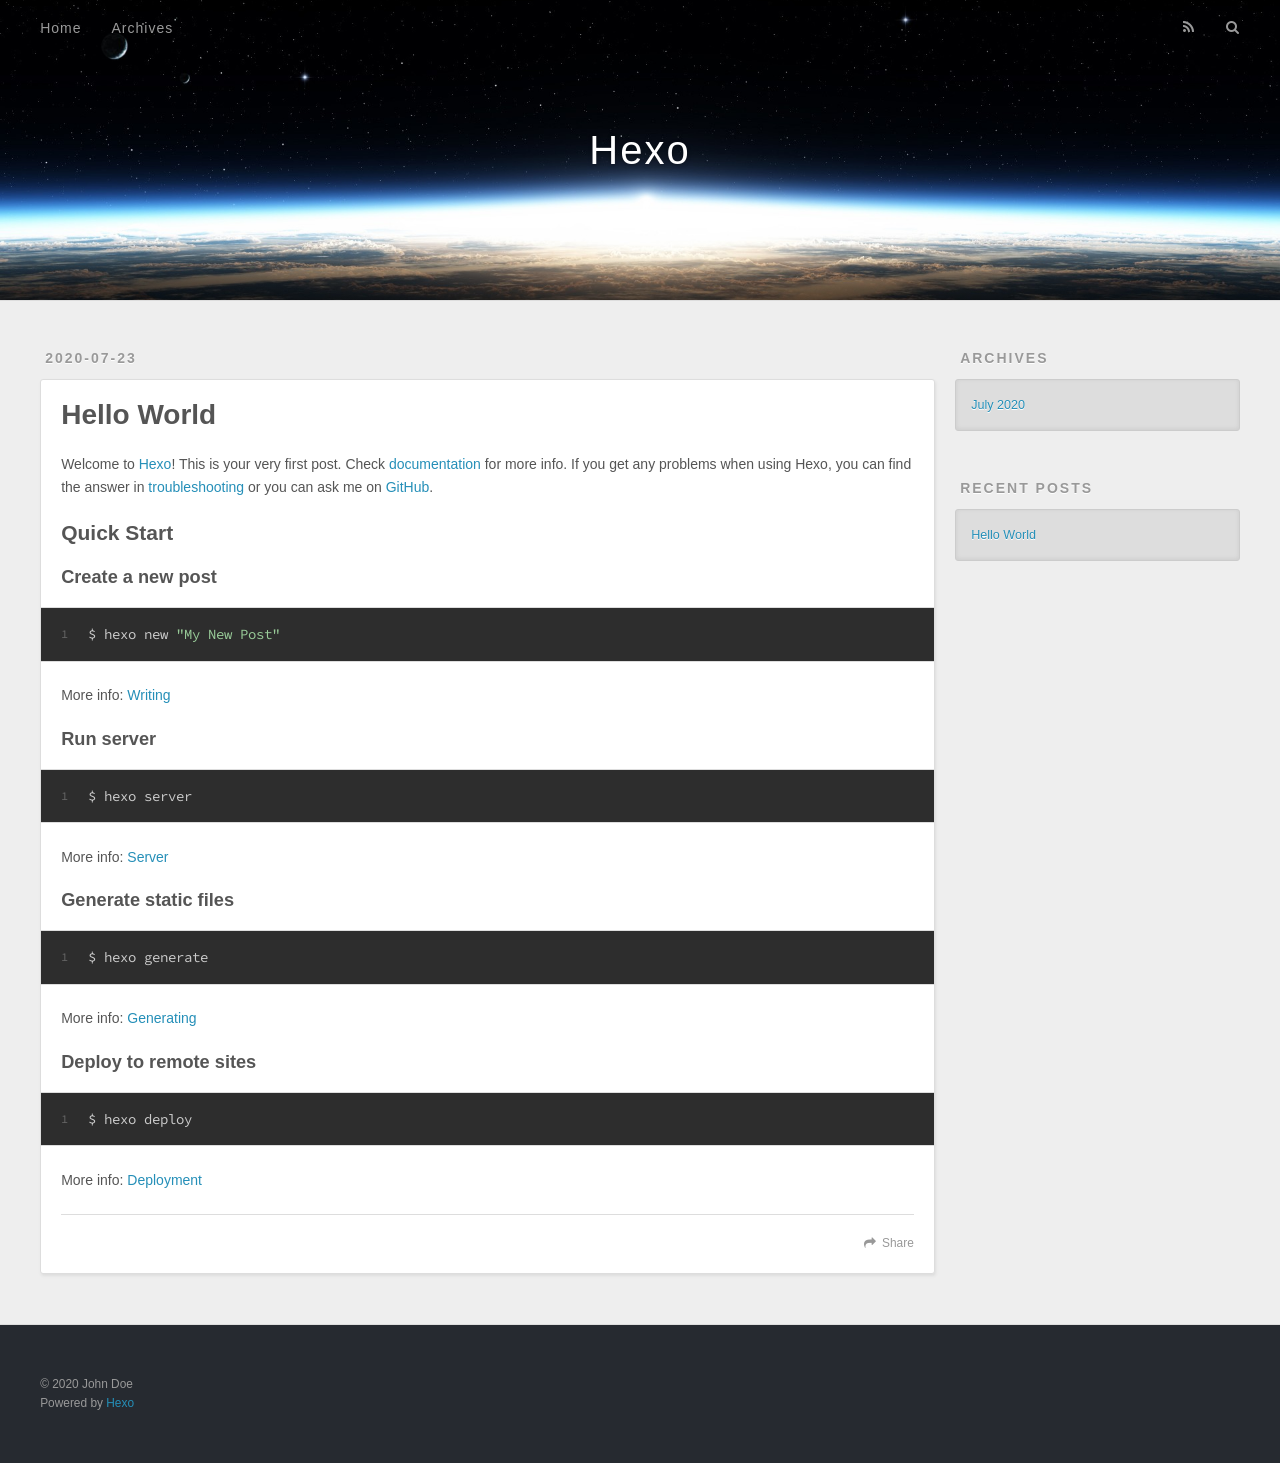
==== index.html @ 1420e6c2 "Site updated: 2020-07-23 14:15:43" ====
<!DOCTYPE html>
<html>
<head>
  <meta charset="utf-8">
  

  
  <title>Hexo</title>
  <meta name="viewport" content="width=device-width, initial-scale=1, maximum-scale=1">
  <meta property="og:type" content="website">
<meta property="og:title" content="Hexo">
<meta property="og:url" content="http://yoursite.com/index.html">
<meta property="og:site_name" content="Hexo">
<meta property="og:locale" content="en_US">
<meta property="article:author" content="John Doe">
<meta name="twitter:card" content="summary">
  
    <link rel="alternate" href="/atom.xml" title="Hexo" type="application/atom+xml">
  
  
    <link rel="icon" href="/favicon.png">
  
  
    <link href="//fonts.googleapis.com/css?family=Source+Code+Pro" rel="stylesheet" type="text/css">
  
  
<link rel="stylesheet" href="/css/style.css">

<meta name="generator" content="Hexo 4.2.1"></head>

<body>
  <div id="container">
    <div id="wrap">
      <header id="header">
  <div id="banner"></div>
  <div id="header-outer" class="outer">
    <div id="header-title" class="inner">
      <h1 id="logo-wrap">
        <a href="/" id="logo">Hexo</a>
      </h1>
      
    </div>
    <div id="header-inner" class="inner">
      <nav id="main-nav">
        <a id="main-nav-toggle" class="nav-icon"></a>
        
          <a class="main-nav-link" href="/">Home</a>
        
          <a class="main-nav-link" href="/archives">Archives</a>
        
      </nav>
      <nav id="sub-nav">
        
          <a id="nav-rss-link" class="nav-icon" href="/atom.xml" title="RSS Feed"></a>
        
        <a id="nav-search-btn" class="nav-icon" title="Search"></a>
      </nav>
      <div id="search-form-wrap">
        <form action="//google.com/search" method="get" accept-charset="UTF-8" class="search-form"><input type="search" name="q" class="search-form-input" placeholder="Search"><button type="submit" class="search-form-submit">&#xF002;</button><input type="hidden" name="sitesearch" value="http://yoursite.com"></form>
      </div>
    </div>
  </div>
</header>
      <div class="outer">
        <section id="main">
  
    <article id="post-hello-world" class="article article-type-post" itemscope itemprop="blogPost">
  <div class="article-meta">
    <a href="/2020/07/23/hello-world/" class="article-date">
  <time datetime="2020-07-23T06:11:46.005Z" itemprop="datePublished">2020-07-23</time>
</a>
    
  </div>
  <div class="article-inner">
    
    
      <header class="article-header">
        
  
    <h1 itemprop="name">
      <a class="article-title" href="/2020/07/23/hello-world/">Hello World</a>
    </h1>
  

      </header>
    
    <div class="article-entry" itemprop="articleBody">
      
        <p>Welcome to <a href="https://hexo.io/" target="_blank" rel="noopener">Hexo</a>! This is your very first post. Check <a href="https://hexo.io/docs/" target="_blank" rel="noopener">documentation</a> for more info. If you get any problems when using Hexo, you can find the answer in <a href="https://hexo.io/docs/troubleshooting.html" target="_blank" rel="noopener">troubleshooting</a> or you can ask me on <a href="https://github.com/hexojs/hexo/issues" target="_blank" rel="noopener">GitHub</a>.</p>
<h2 id="Quick-Start"><a href="#Quick-Start" class="headerlink" title="Quick Start"></a>Quick Start</h2><h3 id="Create-a-new-post"><a href="#Create-a-new-post" class="headerlink" title="Create a new post"></a>Create a new post</h3><figure class="highlight bash"><table><tr><td class="gutter"><pre><span class="line">1</span><br></pre></td><td class="code"><pre><span class="line">$ hexo new <span class="string">"My New Post"</span></span><br></pre></td></tr></table></figure>

<p>More info: <a href="https://hexo.io/docs/writing.html" target="_blank" rel="noopener">Writing</a></p>
<h3 id="Run-server"><a href="#Run-server" class="headerlink" title="Run server"></a>Run server</h3><figure class="highlight bash"><table><tr><td class="gutter"><pre><span class="line">1</span><br></pre></td><td class="code"><pre><span class="line">$ hexo server</span><br></pre></td></tr></table></figure>

<p>More info: <a href="https://hexo.io/docs/server.html" target="_blank" rel="noopener">Server</a></p>
<h3 id="Generate-static-files"><a href="#Generate-static-files" class="headerlink" title="Generate static files"></a>Generate static files</h3><figure class="highlight bash"><table><tr><td class="gutter"><pre><span class="line">1</span><br></pre></td><td class="code"><pre><span class="line">$ hexo generate</span><br></pre></td></tr></table></figure>

<p>More info: <a href="https://hexo.io/docs/generating.html" target="_blank" rel="noopener">Generating</a></p>
<h3 id="Deploy-to-remote-sites"><a href="#Deploy-to-remote-sites" class="headerlink" title="Deploy to remote sites"></a>Deploy to remote sites</h3><figure class="highlight bash"><table><tr><td class="gutter"><pre><span class="line">1</span><br></pre></td><td class="code"><pre><span class="line">$ hexo deploy</span><br></pre></td></tr></table></figure>

<p>More info: <a href="https://hexo.io/docs/one-command-deployment.html" target="_blank" rel="noopener">Deployment</a></p>

      
    </div>
    <footer class="article-footer">
      <a data-url="http://yoursite.com/2020/07/23/hello-world/" data-id="ckcyejgvg0000pwtdc7w3c3k4" class="article-share-link">Share</a>
      
      
    </footer>
  </div>
  
</article>


  


</section>
        
          <aside id="sidebar">
  
    

  
    

  
    
  
    
  <div class="widget-wrap">
    <h3 class="widget-title">Archives</h3>
    <div class="widget">
      <ul class="archive-list"><li class="archive-list-item"><a class="archive-list-link" href="/archives/2020/07/">July 2020</a></li></ul>
    </div>
  </div>


  
    
  <div class="widget-wrap">
    <h3 class="widget-title">Recent Posts</h3>
    <div class="widget">
      <ul>
        
          <li>
            <a href="/2020/07/23/hello-world/">Hello World</a>
          </li>
        
      </ul>
    </div>
  </div>

  
</aside>
        
      </div>
      <footer id="footer">
  
  <div class="outer">
    <div id="footer-info" class="inner">
      &copy; 2020 John Doe<br>
      Powered by <a href="http://hexo.io/" target="_blank">Hexo</a>
    </div>
  </div>
</footer>
    </div>
    <nav id="mobile-nav">
  
    <a href="/" class="mobile-nav-link">Home</a>
  
    <a href="/archives" class="mobile-nav-link">Archives</a>
  
</nav>
    

<script src="//ajax.googleapis.com/ajax/libs/jquery/2.0.3/jquery.min.js"></script>


  
<link rel="stylesheet" href="/fancybox/jquery.fancybox.css">

  
<script src="/fancybox/jquery.fancybox.pack.js"></script>




<script src="/js/script.js"></script>




  </div>
</body>
</html>
---- css/style.css ----
body {
  width: 100%;
}
body:before,
body:after {
  content: "";
  display: table;
}
body:after {
  clear: both;
}
html,
body,
div,
span,
applet,
object,
iframe,
h1,
h2,
h3,
h4,
h5,
h6,
p,
blockquote,
pre,
a,
abbr,
acronym,
address,
big,
cite,
code,
del,
dfn,
em,
img,
ins,
kbd,
q,
s,
samp,
small,
strike,
strong,
sub,
sup,
tt,
var,
dl,
dt,
dd,
ol,
ul,
li,
fieldset,
form,
label,
legend,
table,
caption,
tbody,
tfoot,
thead,
tr,
th,
td {
  margin: 0;
  padding: 0;
  border: 0;
  outline: 0;
  font-weight: inherit;
  font-style: inherit;
  font-family: inherit;
  font-size: 100%;
  vertical-align: baseline;
}
body {
  line-height: 1;
  color: #000;
  background: #fff;
}
ol,
ul {
  list-style: none;
}
table {
  border-collapse: separate;
  border-spacing: 0;
  vertical-align: middle;
}
caption,
th,
td {
  text-align: left;
  font-weight: normal;
  vertical-align: middle;
}
a img {
  border: none;
}
input,
button {
  margin: 0;
  padding: 0;
}
input::-moz-focus-inner,
button::-moz-focus-inner {
  border: 0;
  padding: 0;
}
@font-face {
  font-family: FontAwesome;
  font-style: normal;
  font-weight: normal;
  src: url("fonts/fontawesome-webfont.eot?v=#4.0.3");
  src: url("fonts/fontawesome-webfont.eot?#iefix&v=#4.0.3") format("embedded-opentype"), url("fonts/fontawesome-webfont.woff?v=#4.0.3") format("woff"), url("fonts/fontawesome-webfont.ttf?v=#4.0.3") format("truetype"), url("fonts/fontawesome-webfont.svg#fontawesomeregular?v=#4.0.3") format("svg");
}
html,
body,
#container {
  height: 100%;
}
body {
  background: #eee;
  font: 14px -apple-system, BlinkMacSystemFont, "Segoe UI", "Roboto", "Oxygen", "Ubuntu", "Cantarell", "Fira Sans", "Droid Sans", "Helvetica Neue", sans-serif;
  -webkit-text-size-adjust: 100%;
}
.outer {
  max-width: 1220px;
  margin: 0 auto;
  padding: 0 20px;
}
.outer:before,
.outer:after {
  content: "";
  display: table;
}
.outer:after {
  clear: both;
}
.inner {
  display: inline;
  float: left;
  width: 98.33333333333333%;
  margin: 0 0.833333333333333%;
}
.left,
.alignleft {
  float: left;
}
.right,
.alignright {
  float: right;
}
.clear {
  clear: both;
}
#container {
  position: relative;
}
.mobile-nav-on {
  overflow: hidden;
}
#wrap {
  height: 100%;
  width: 100%;
  position: absolute;
  top: 0;
  left: 0;
  -webkit-transition: 0.2s ease-out;
  -moz-transition: 0.2s ease-out;
  -ms-transition: 0.2s ease-out;
  transition: 0.2s ease-out;
  z-index: 1;
  background: #eee;
}
.mobile-nav-on #wrap {
  left: 280px;
}
@media screen and (min-width: 768px) {
  #main {
    display: inline;
    float: left;
    width: 73.33333333333333%;
    margin: 0 0.833333333333333%;
  }
}
.article-date,
.article-category-link,
.archive-year,
.widget-title {
  text-decoration: none;
  text-transform: uppercase;
  letter-spacing: 2px;
  color: #999;
  margin-bottom: 1em;
  margin-left: 5px;
  line-height: 1em;
  text-shadow: 0 1px #fff;
  font-weight: bold;
}
.article-inner,
.archive-article-inner {
  background: #fff;
  -webkit-box-shadow: 1px 2px 3px #ddd;
  box-shadow: 1px 2px 3px #ddd;
  border: 1px solid #ddd;
  border-radius: 3px;
}
.article-entry h1,
.widget h1 {
  font-size: 2em;
}
.article-entry h2,
.widget h2 {
  font-size: 1.5em;
}
.article-entry h3,
.widget h3 {
  font-size: 1.3em;
}
.article-entry h4,
.widget h4 {
  font-size: 1.2em;
}
.article-entry h5,
.widget h5 {
  font-size: 1em;
}
.article-entry h6,
.widget h6 {
  font-size: 1em;
  color: #999;
}
.article-entry hr,
.widget hr {
  border: 1px dashed #ddd;
}
.article-entry strong,
.widget strong {
  font-weight: bold;
}
.article-entry em,
.widget em,
.article-entry cite,
.widget cite {
  font-style: italic;
}
.article-entry sup,
.widget sup,
.article-entry sub,
.widget sub {
  font-size: 0.75em;
  line-height: 0;
  position: relative;
  vertical-align: baseline;
}
.article-entry sup,
.widget sup {
  top: -0.5em;
}
.article-entry sub,
.widget sub {
  bottom: -0.2em;
}
.article-entry small,
.widget small {
  font-size: 0.85em;
}
.article-entry acronym,
.widget acronym,
.article-entry abbr,
.widget abbr {
  border-bottom: 1px dotted;
}
.article-entry ul,
.widget ul,
.article-entry ol,
.widget ol,
.article-entry dl,
.widget dl {
  margin: 0 20px;
  line-height: 1.6em;
}
.article-entry ul ul,
.widget ul ul,
.article-entry ol ul,
.widget ol ul,
.article-entry ul ol,
.widget ul ol,
.article-entry ol ol,
.widget ol ol {
  margin-top: 0;
  margin-bottom: 0;
}
.article-entry ul,
.widget ul {
  list-style: disc;
}
.article-entry ol,
.widget ol {
  list-style: decimal;
}
.article-entry dt,
.widget dt {
  font-weight: bold;
}
#header {
  height: 300px;
  position: relative;
  border-bottom: 1px solid #ddd;
}
#header:before,
#header:after {
  content: "";
  position: absolute;
  left: 0;
  right: 0;
  height: 40px;
}
#header:before {
  top: 0;
  background: -webkit-linear-gradient(rgba(0,0,0,0.2), transparent);
  background: -moz-linear-gradient(rgba(0,0,0,0.2), transparent);
  background: -ms-linear-gradient(rgba(0,0,0,0.2), transparent);
  background: linear-gradient(rgba(0,0,0,0.2), transparent);
}
#header:after {
  bottom: 0;
  background: -webkit-linear-gradient(transparent, rgba(0,0,0,0.2));
  background: -moz-linear-gradient(transparent, rgba(0,0,0,0.2));
  background: -ms-linear-gradient(transparent, rgba(0,0,0,0.2));
  background: linear-gradient(transparent, rgba(0,0,0,0.2));
}
#header-outer {
  height: 100%;
  position: relative;
}
#header-inner {
  position: relative;
  overflow: hidden;
}
#banner {
  position: absolute;
  top: 0;
  left: 0;
  width: 100%;
  height: 100%;
  background: url("images/banner.jpg") center #000;
  -webkit-background-size: cover;
  -moz-background-size: cover;
  background-size: cover;
  z-index: -1;
}
#header-title {
  text-align: center;
  height: 40px;
  position: absolute;
  top: 50%;
  left: 0;
  margin-top: -20px;
}
#logo,
#subtitle {
  text-decoration: none;
  color: #fff;
  font-weight: 300;
  text-shadow: 0 1px 4px rgba(0,0,0,0.3);
}
#logo {
  font-size: 40px;
  line-height: 40px;
  letter-spacing: 2px;
}
#subtitle {
  font-size: 16px;
  line-height: 16px;
  letter-spacing: 1px;
}
#subtitle-wrap {
  margin-top: 16px;
}
#main-nav {
  float: left;
  margin-left: -15px;
}
.nav-icon,
.main-nav-link {
  float: left;
  color: #fff;
  opacity: 0.6;
  text-decoration: none;
  text-shadow: 0 1px rgba(0,0,0,0.2);
  -webkit-transition: opacity 0.2s;
  -moz-transition: opacity 0.2s;
  -ms-transition: opacity 0.2s;
  transition: opacity 0.2s;
  display: block;
  padding: 20px 15px;
}
.nav-icon:hover,
.main-nav-link:hover {
  opacity: 1;
}
.nav-icon {
  font-family: FontAwesome;
  text-align: center;
  font-size: 14px;
  width: 14px;
  height: 14px;
  padding: 20px 15px;
  position: relative;
  cursor: pointer;
}
.main-nav-link {
  font-weight: 300;
  letter-spacing: 1px;
}
@media screen and (max-width: 479px) {
  .main-nav-link {
    display: none;
  }
}
#main-nav-toggle {
  display: none;
}
#main-nav-toggle:before {
  content: "\f0c9";
}
@media screen and (max-width: 479px) {
  #main-nav-toggle {
    display: block;
  }
}
#sub-nav {
  float: right;
  margin-right: -15px;
}
#nav-rss-link:before {
  content: "\f09e";
}
#nav-search-btn:before {
  content: "\f002";
}
#search-form-wrap {
  position: absolute;
  top: 15px;
  width: 150px;
  height: 30px;
  right: -150px;
  opacity: 0;
  -webkit-transition: 0.2s ease-out;
  -moz-transition: 0.2s ease-out;
  -ms-transition: 0.2s ease-out;
  transition: 0.2s ease-out;
}
#search-form-wrap.on {
  opacity: 1;
  right: 0;
}
@media screen and (max-width: 479px) {
  #search-form-wrap {
    width: 100%;
    right: -100%;
  }
}
.search-form {
  position: absolute;
  top: 0;
  left: 0;
  right: 0;
  background: #fff;
  padding: 5px 15px;
  border-radius: 15px;
  -webkit-box-shadow: 0 0 10px rgba(0,0,0,0.3);
  box-shadow: 0 0 10px rgba(0,0,0,0.3);
}
.search-form-input {
  border: none;
  background: none;
  color: #555;
  width: 100%;
  font: 13px -apple-system, BlinkMacSystemFont, "Segoe UI", "Roboto", "Oxygen", "Ubuntu", "Cantarell", "Fira Sans", "Droid Sans", "Helvetica Neue", sans-serif;
  outline: none;
}
.search-form-input::-webkit-search-results-decoration,
.search-form-input::-webkit-search-cancel-button {
  -webkit-appearance: none;
}
.search-form-submit {
  position: absolute;
  top: 50%;
  right: 10px;
  margin-top: -7px;
  font: 13px FontAwesome;
  border: none;
  background: none;
  color: #bbb;
  cursor: pointer;
}
.search-form-submit:hover,
.search-form-submit:focus {
  color: #777;
}
.article {
  margin: 50px 0;
}
.article-inner {
  overflow: hidden;
}
.article-meta:before,
.article-meta:after {
  content: "";
  display: table;
}
.article-meta:after {
  clear: both;
}
.article-date {
  float: left;
}
.article-category {
  float: left;
  line-height: 1em;
  color: #ccc;
  text-shadow: 0 1px #fff;
  margin-left: 8px;
}
.article-category:before {
  content: "\2022";
}
.article-category-link {
  margin: 0 12px 1em;
}
.article-header {
  padding: 20px 20px 0;
}
.article-title {
  text-decoration: none;
  font-size: 2em;
  font-weight: bold;
  color: #555;
  line-height: 1.1em;
  -webkit-transition: color 0.2s;
  -moz-transition: color 0.2s;
  -ms-transition: color 0.2s;
  transition: color 0.2s;
}
a.article-title:hover {
  color: #258fb8;
}
.article-entry {
  color: #555;
  padding: 0 20px;
}
.article-entry:before,
.article-entry:after {
  content: "";
  display: table;
}
.article-entry:after {
  clear: both;
}
.article-entry p,
.article-entry table {
  line-height: 1.6em;
  margin: 1.6em 0;
}
.article-entry h1,
.article-entry h2,
.article-entry h3,
.article-entry h4,
.article-entry h5,
.article-entry h6 {
  font-weight: bold;
}
.article-entry h1,
.article-entry h2,
.article-entry h3,
.article-entry h4,
.article-entry h5,
.article-entry h6 {
  line-height: 1.1em;
  margin: 1.1em 0;
}
.article-entry a {
  color: #258fb8;
  text-decoration: none;
}
.article-entry a:hover {
  text-decoration: underline;
}
.article-entry ul,
.article-entry ol,
.article-entry dl {
  margin-top: 1.6em;
  margin-bottom: 1.6em;
}
.article-entry img,
.article-entry video {
  max-width: 100%;
  height: auto;
  display: block;
  margin: auto;
}
.article-entry iframe {
  border: none;
}
.article-entry table {
  width: 100%;
  border-collapse: collapse;
  border-spacing: 0;
}
.article-entry th {
  font-weight: bold;
  border-bottom: 3px solid #ddd;
  padding-bottom: 0.5em;
}
.article-entry td {
  border-bottom: 1px solid #ddd;
  padding: 10px 0;
}
.article-entry blockquote {
  font-family: Georgia, "Times New Roman", serif;
  font-size: 1.4em;
  margin: 1.6em 20px;
  text-align: center;
}
.article-entry blockquote footer {
  font-size: 14px;
  margin: 1.6em 0;
  font-family: -apple-system, BlinkMacSystemFont, "Segoe UI", "Roboto", "Oxygen", "Ubuntu", "Cantarell", "Fira Sans", "Droid Sans", "Helvetica Neue", sans-serif;
}
.article-entry blockquote footer cite:before {
  content: "—";
  padding: 0 0.5em;
}
.article-entry .pullquote {
  text-align: left;
  width: 45%;
  margin: 0;
}
.article-entry .pullquote.left {
  margin-left: 0.5em;
  margin-right: 1em;
}
.article-entry .pullquote.right {
  margin-right: 0.5em;
  margin-left: 1em;
}
.article-entry .caption {
  color: #999;
  display: block;
  font-size: 0.9em;
  margin-top: 0.5em;
  position: relative;
  text-align: center;
}
.article-entry .video-container {
  position: relative;
  padding-top: 56.25%;
  height: 0;
  overflow: hidden;
}
.article-entry .video-container iframe,
.article-entry .video-container object,
.article-entry .video-container embed {
  position: absolute;
  top: 0;
  left: 0;
  width: 100%;
  height: 100%;
  margin-top: 0;
}
.article-more-link a {
  display: inline-block;
  line-height: 1em;
  padding: 6px 15px;
  border-radius: 15px;
  background: #eee;
  color: #999;
  text-shadow: 0 1px #fff;
  text-decoration: none;
}
.article-more-link a:hover {
  background: #258fb8;
  color: #fff;
  text-decoration: none;
  text-shadow: 0 1px #1e7293;
}
.article-footer {
  font-size: 0.85em;
  line-height: 1.6em;
  border-top: 1px solid #ddd;
  padding-top: 1.6em;
  margin: 0 20px 20px;
}
.article-footer:before,
.article-footer:after {
  content: "";
  display: table;
}
.article-footer:after {
  clear: both;
}
.article-footer a {
  color: #999;
  text-decoration: none;
}
.article-footer a:hover {
  color: #555;
}
.article-tag-list-item {
  float: left;
  margin-right: 10px;
}
.article-tag-list-link:before {
  content: "#";
}
.article-comment-link {
  float: right;
}
.article-comment-link:before {
  content: "\f075";
  font-family: FontAwesome;
  padding-right: 8px;
}
.article-share-link {
  cursor: pointer;
  float: right;
  margin-left: 20px;
}
.article-share-link:before {
  content: "\f064";
  font-family: FontAwesome;
  padding-right: 6px;
}
#article-nav {
  position: relative;
}
#article-nav:before,
#article-nav:after {
  content: "";
  display: table;
}
#article-nav:after {
  clear: both;
}
@media screen and (min-width: 768px) {
  #article-nav {
    margin: 50px 0;
  }
  #article-nav:before {
    width: 8px;
    height: 8px;
    position: absolute;
    top: 50%;
    left: 50%;
    margin-top: -4px;
    margin-left: -4px;
    content: "";
    border-radius: 50%;
    background: #ddd;
    -webkit-box-shadow: 0 1px 2px #fff;
    box-shadow: 0 1px 2px #fff;
  }
}
.article-nav-link-wrap {
  text-decoration: none;
  text-shadow: 0 1px #fff;
  color: #999;
  -webkit-box-sizing: border-box;
  -moz-box-sizing: border-box;
  box-sizing: border-box;
  margin-top: 50px;
  text-align: center;
  display: block;
}
.article-nav-link-wrap:hover {
  color: #555;
}
@media screen and (min-width: 768px) {
  .article-nav-link-wrap {
    width: 50%;
    margin-top: 0;
  }
}
@media screen and (min-width: 768px) {
  #article-nav-newer {
    float: left;
    text-align: right;
    padding-right: 20px;
  }
}
@media screen and (min-width: 768px) {
  #article-nav-older {
    float: right;
    text-align: left;
    padding-left: 20px;
  }
}
.article-nav-caption {
  text-transform: uppercase;
  letter-spacing: 2px;
  color: #ddd;
  line-height: 1em;
  font-weight: bold;
}
#article-nav-newer .article-nav-caption {
  margin-right: -2px;
}
.article-nav-title {
  font-size: 0.85em;
  line-height: 1.6em;
  margin-top: 0.5em;
}
.article-share-box {
  position: absolute;
  display: none;
  background: #fff;
  -webkit-box-shadow: 1px 2px 10px rgba(0,0,0,0.2);
  box-shadow: 1px 2px 10px rgba(0,0,0,0.2);
  border-radius: 3px;
  margin-left: -145px;
  overflow: hidden;
  z-index: 1;
}
.article-share-box.on {
  display: block;
}
.article-share-input {
  width: 100%;
  background: none;
  -webkit-box-sizing: border-box;
  -moz-box-sizing: border-box;
  box-sizing: border-box;
  font: 14px -apple-system, BlinkMacSystemFont, "Segoe UI", "Roboto", "Oxygen", "Ubuntu", "Cantarell", "Fira Sans", "Droid Sans", "Helvetica Neue", sans-serif;
  padding: 0 15px;
  color: #555;
  outline: none;
  border: 1px solid #ddd;
  border-radius: 3px 3px 0 0;
  height: 36px;
  line-height: 36px;
}
.article-share-links {
  background: #eee;
}
.article-share-links:before,
.article-share-links:after {
  content: "";
  display: table;
}
.article-share-links:after {
  clear: both;
}
.article-share-twitter,
.article-share-facebook,
.article-share-pinterest,
.article-share-google {
  width: 50px;
  height: 36px;
  display: block;
  float: left;
  position: relative;
  color: #999;
  text-shadow: 0 1px #fff;
}
.article-share-twitter:before,
.article-share-facebook:before,
.article-share-pinterest:before,
.article-share-google:before {
  font-size: 20px;
  font-family: FontAwesome;
  width: 20px;
  height: 20px;
  position: absolute;
  top: 50%;
  left: 50%;
  margin-top: -10px;
  margin-left: -10px;
  text-align: center;
}
.article-share-twitter:hover,
.article-share-facebook:hover,
.article-share-pinterest:hover,
.article-share-google:hover {
  color: #fff;
}
.article-share-twitter:before {
  content: "\f099";
}
.article-share-twitter:hover {
  background: #00aced;
  text-shadow: 0 1px #008abe;
}
.article-share-facebook:before {
  content: "\f09a";
}
.article-share-facebook:hover {
  background: #3b5998;
  text-shadow: 0 1px #2f477a;
}
.article-share-pinterest:before {
  content: "\f0d2";
}
.article-share-pinterest:hover {
  background: #cb2027;
  text-shadow: 0 1px #a21a1f;
}
.article-share-google:before {
  content: "\f0d5";
}
.article-share-google:hover {
  background: #dd4b39;
  text-shadow: 0 1px #be3221;
}
.article-gallery {
  background: #000;
  position: relative;
}
.article-gallery-photos {
  position: relative;
  overflow: hidden;
}
.article-gallery-img {
  display: none;
  max-width: 100%;
}
.article-gallery-img:first-child {
  display: block;
}
.article-gallery-img.loaded {
  position: absolute;
  display: block;
}
.article-gallery-img img {
  display: block;
  max-width: 100%;
  margin: 0 auto;
}
#comments {
  background: #fff;
  -webkit-box-shadow: 1px 2px 3px #ddd;
  box-shadow: 1px 2px 3px #ddd;
  padding: 20px;
  border: 1px solid #ddd;
  border-radius: 3px;
  margin: 50px 0;
}
#comments a {
  color: #258fb8;
}
.archives-wrap {
  margin: 50px 0;
}
.archives:before,
.archives:after {
  content: "";
  display: table;
}
.archives:after {
  clear: both;
}
.archive-year-wrap {
  margin-bottom: 1em;
}
.archives {
  -webkit-column-gap: 10px;
  -moz-column-gap: 10px;
  column-gap: 10px;
}
@media screen and (min-width: 480px) and (max-width: 767px) {
  .archives {
    -webkit-column-count: 2;
    -moz-column-count: 2;
    column-count: 2;
  }
}
@media screen and (min-width: 768px) {
  .archives {
    -webkit-column-count: 3;
    -moz-column-count: 3;
    column-count: 3;
  }
}
.archive-article {
  -webkit-column-break-inside: avoid;
  page-break-inside: avoid;
  overflow: hidden;
  break-inside: avoid-column;
}
.archive-article-inner {
  padding: 10px;
  margin-bottom: 15px;
}
.archive-article-title {
  text-decoration: none;
  font-weight: bold;
  color: #555;
  -webkit-transition: color 0.2s;
  -moz-transition: color 0.2s;
  -ms-transition: color 0.2s;
  transition: color 0.2s;
  line-height: 1.6em;
}
.archive-article-title:hover {
  color: #258fb8;
}
.archive-article-footer {
  margin-top: 1em;
}
.archive-article-date {
  color: #999;
  text-decoration: none;
  font-size: 0.85em;
  line-height: 1em;
  margin-bottom: 0.5em;
  display: block;
}
#page-nav {
  margin: 50px auto;
  background: #fff;
  -webkit-box-shadow: 1px 2px 3px #ddd;
  box-shadow: 1px 2px 3px #ddd;
  border: 1px solid #ddd;
  border-radius: 3px;
  text-align: center;
  color: #999;
  overflow: hidden;
}
#page-nav:before,
#page-nav:after {
  content: "";
  display: table;
}
#page-nav:after {
  clear: both;
}
#page-nav a,
#page-nav span {
  padding: 10px 20px;
  line-height: 1;
  height: 2ex;
}
#page-nav a {
  color: #999;
  text-decoration: none;
}
#page-nav a:hover {
  background: #999;
  color: #fff;
}
#page-nav .prev {
  float: left;
}
#page-nav .next {
  float: right;
}
#page-nav .page-number {
  display: inline-block;
}
@media screen and (max-width: 479px) {
  #page-nav .page-number {
    display: none;
  }
}
#page-nav .current {
  color: #555;
  font-weight: bold;
}
#page-nav .space {
  color: #ddd;
}
#footer {
  background: #262a30;
  padding: 50px 0;
  border-top: 1px solid #ddd;
  color: #999;
}
#footer a {
  color: #258fb8;
  text-decoration: none;
}
#footer a:hover {
  text-decoration: underline;
}
#footer-info {
  line-height: 1.6em;
  font-size: 0.85em;
}
.article-entry pre,
.article-entry .highlight {
  background: #2d2d2d;
  margin: 0 -20px;
  padding: 15px 20px;
  border-style: solid;
  border-color: #ddd;
  border-width: 1px 0;
  overflow: auto;
  color: #ccc;
  line-height: 22.400000000000002px;
}
.article-entry .highlight .gutter pre,
.article-entry .gist .gist-file .gist-data .line-numbers {
  color: #666;
  font-size: 0.85em;
}
.article-entry pre,
.article-entry code {
  font-family: "Source Code Pro", Consolas, Monaco, Menlo, Consolas, monospace;
}
.article-entry code {
  background: #eee;
  text-shadow: 0 1px #fff;
  padding: 0 0.3em;
}
.article-entry pre code {
  background: none;
  text-shadow: none;
  padding: 0;
}
.article-entry .highlight pre {
  border: none;
  margin: 0;
  padding: 0;
}
.article-entry .highlight table {
  margin: 0;
  width: auto;
}
.article-entry .highlight td {
  border: none;
  padding: 0;
}
.article-entry .highlight figcaption {
  font-size: 0.85em;
  color: #999;
  line-height: 1em;
  margin-bottom: 1em;
}
.article-entry .highlight figcaption:before,
.article-entry .highlight figcaption:after {
  content: "";
  display: table;
}
.article-entry .highlight figcaption:after {
  clear: both;
}
.article-entry .highlight figcaption a {
  float: right;
}
.article-entry .highlight .gutter pre {
  text-align: right;
  padding-right: 20px;
}
.article-entry .highlight .line {
  height: 22.400000000000002px;
}
.article-entry .highlight .line.marked {
  background: #515151;
}
.article-entry .gist {
  margin: 0 -20px;
  border-style: solid;
  border-color: #ddd;
  border-width: 1px 0;
  background: #2d2d2d;
  padding: 15px 20px 15px 0;
}
.article-entry .gist .gist-file {
  border: none;
  font-family: "Source Code Pro", Consolas, Monaco, Menlo, Consolas, monospace;
  margin: 0;
}
.article-entry .gist .gist-file .gist-data {
  background: none;
  border: none;
}
.article-entry .gist .gist-file .gist-data .line-numbers {
  background: none;
  border: none;
  padding: 0 20px 0 0;
}
.article-entry .gist .gist-file .gist-data .line-data {
  padding: 0 !important;
}
.article-entry .gist .gist-file .highlight {
  margin: 0;
  padding: 0;
  border: none;
}
.article-entry .gist .gist-file .gist-meta {
  background: #2d2d2d;
  color: #999;
  font: 0.85em -apple-system, BlinkMacSystemFont, "Segoe UI", "Roboto", "Oxygen", "Ubuntu", "Cantarell", "Fira Sans", "Droid Sans", "Helvetica Neue", sans-serif;
  text-shadow: 0 0;
  padding: 0;
  margin-top: 1em;
  margin-left: 20px;
}
.article-entry .gist .gist-file .gist-meta a {
  color: #258fb8;
  font-weight: normal;
}
.article-entry .gist .gist-file .gist-meta a:hover {
  text-decoration: underline;
}
pre .comment,
pre .title {
  color: #999;
}
pre .variable,
pre .attribute,
pre .tag,
pre .regexp,
pre .ruby .constant,
pre .xml .tag .title,
pre .xml .pi,
pre .xml .doctype,
pre .html .doctype,
pre .css .id,
pre .css .class,
pre .css .pseudo {
  color: #f2777a;
}
pre .number,
pre .preprocessor,
pre .built_in,
pre .literal,
pre .params,
pre .constant {
  color: #f99157;
}
pre .class,
pre .ruby .class .title,
pre .css .rules .attribute {
  color: #9c9;
}
pre .string,
pre .value,
pre .inheritance,
pre .header,
pre .ruby .symbol,
pre .xml .cdata {
  color: #9c9;
}
pre .css .hexcolor {
  color: #6cc;
}
pre .function,
pre .python .decorator,
pre .python .title,
pre .ruby .function .title,
pre .ruby .title .keyword,
pre .perl .sub,
pre .javascript .title,
pre .coffeescript .title {
  color: #69c;
}
pre .keyword,
pre .javascript .function {
  color: #c9c;
}
@media screen and (max-width: 479px) {
  #mobile-nav {
    position: absolute;
    top: 0;
    left: 0;
    width: 280px;
    height: 100%;
    background: #191919;
    border-right: 1px solid #fff;
  }
}
@media screen and (max-width: 479px) {
  .mobile-nav-link {
    display: block;
    color: #999;
    text-decoration: none;
    padding: 15px 20px;
    font-weight: bold;
  }
  .mobile-nav-link:hover {
    color: #fff;
  }
}
@media screen and (min-width: 768px) {
  #sidebar {
    display: inline;
    float: left;
    width: 23.333333333333332%;
    margin: 0 0.833333333333333%;
  }
}
.widget-wrap {
  margin: 50px 0;
}
.widget {
  color: #777;
  text-shadow: 0 1px #fff;
  background: #ddd;
  -webkit-box-shadow: 0 -1px 4px #ccc inset;
  box-shadow: 0 -1px 4px #ccc inset;
  border: 1px solid #ccc;
  padding: 15px;
  border-radius: 3px;
}
.widget a {
  color: #258fb8;
  text-decoration: none;
}
.widget a:hover {
  text-decoration: underline;
}
.widget ul ul,
.widget ol ul,
.widget dl ul,
.widget ul ol,
.widget ol ol,
.widget dl ol,
.widget ul dl,
.widget ol dl,
.widget dl dl {
  margin-left: 15px;
  list-style: disc;
}
.widget {
  line-height: 1.6em;
  word-wrap: break-word;
  font-size: 0.9em;
}
.widget ul,
.widget ol {
  list-style: none;
  margin: 0;
}
.widget ul ul,
.widget ol ul,
.widget ul ol,
.widget ol ol {
  margin: 0 20px;
}
.widget ul ul,
.widget ol ul {
  list-style: disc;
}
.widget ul ol,
.widget ol ol {
  list-style: decimal;
}
.category-list-count,
.tag-list-count,
.archive-list-count {
  padding-left: 5px;
  color: #999;
  font-size: 0.85em;
}
.category-list-count:before,
.tag-list-count:before,
.archive-list-count:before {
  content: "(";
}
.category-list-count:after,
.tag-list-count:after,
.archive-list-count:after {
  content: ")";
}
.tagcloud a {
  margin-right: 5px;
  display: inline-block;
}
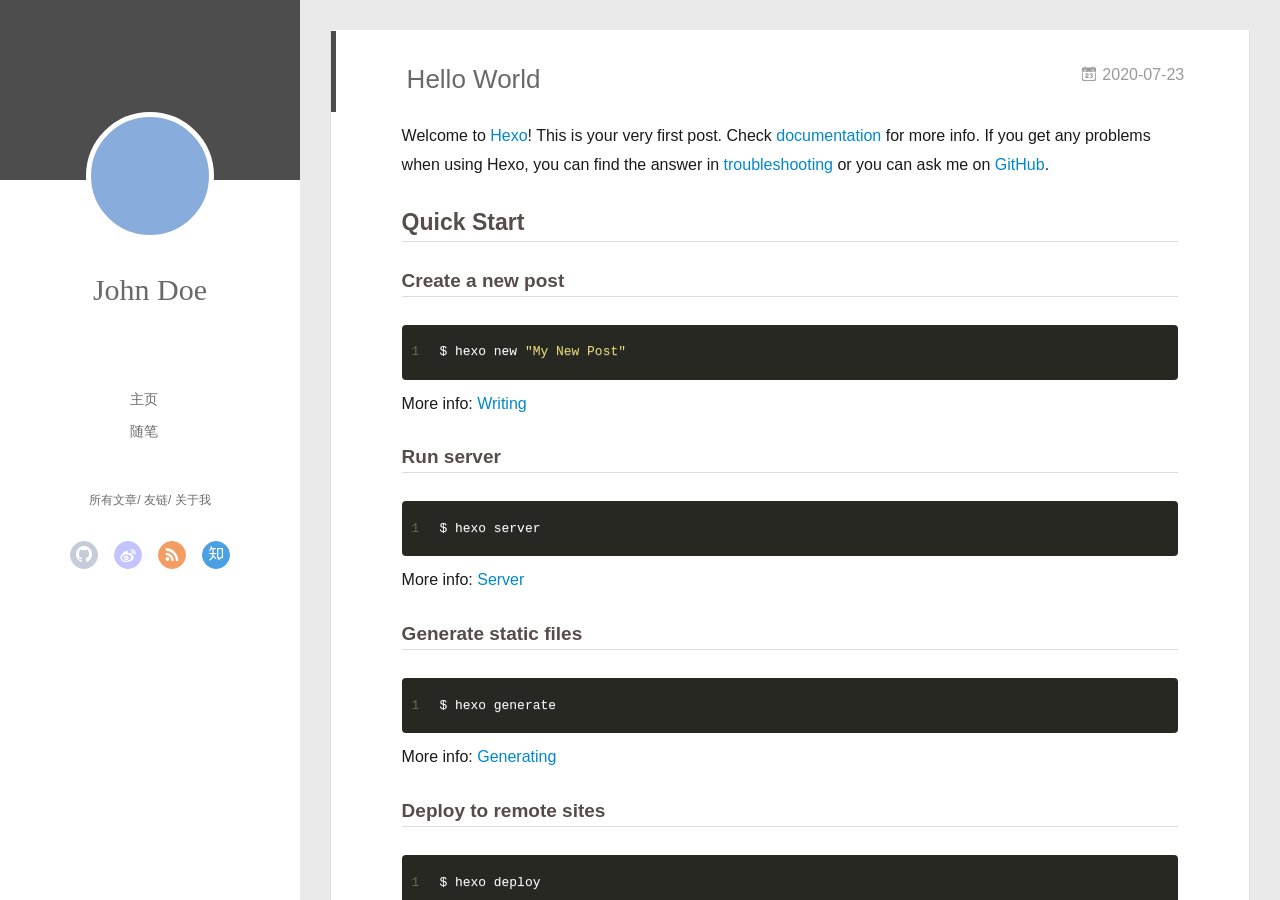
==== commit 139cde8d: "Site updated: 2020-07-23 14:30:54" ====
--- a/index.html
+++ b/index.html
@@ -3,8 +3,9 @@
 <head>
   <meta charset="utf-8">
   
-
-  
+  <meta name="renderer" content="webkit">
+  <meta http-equiv="X-UA-Compatible" content="IE=edge" >
+  <link rel="dns-prefetch" href="http://yoursite.com">
   <title>Hexo</title>
   <meta name="viewport" content="width=device-width, initial-scale=1, maximum-scale=1">
   <meta property="og:type" content="website">
@@ -15,64 +16,144 @@
 <meta property="article:author" content="John Doe">
 <meta name="twitter:card" content="summary">
   
-    <link rel="alternate" href="/atom.xml" title="Hexo" type="application/atom+xml">
+    <link rel="alternative" href="/atom.xml" title="Hexo" type="application/atom+xml">
   
   
     <link rel="icon" href="/favicon.png">
   
-  
-    <link href="//fonts.googleapis.com/css?family=Source+Code+Pro" rel="stylesheet" type="text/css">
-  
-  
-<link rel="stylesheet" href="/css/style.css">
+  <link rel="stylesheet" type="text/css" href="/./main.0cf68a.css">
+  <style type="text/css">
+  
+    #container.show {
+      background: linear-gradient(200deg,#a0cfe4,#e8c37e);
+    }
+  </style>
+  
+
+  
 
 <meta name="generator" content="Hexo 4.2.1"></head>
 
 <body>
-  <div id="container">
-    <div id="wrap">
-      <header id="header">
-  <div id="banner"></div>
-  <div id="header-outer" class="outer">
-    <div id="header-title" class="inner">
-      <h1 id="logo-wrap">
-        <a href="/" id="logo">Hexo</a>
-      </h1>
-      
-    </div>
-    <div id="header-inner" class="inner">
-      <nav id="main-nav">
-        <a id="main-nav-toggle" class="nav-icon"></a>
-        
-          <a class="main-nav-link" href="/">Home</a>
-        
-          <a class="main-nav-link" href="/archives">Archives</a>
-        
-      </nav>
-      <nav id="sub-nav">
-        
-          <a id="nav-rss-link" class="nav-icon" href="/atom.xml" title="RSS Feed"></a>
-        
-        <a id="nav-search-btn" class="nav-icon" title="Search"></a>
-      </nav>
-      <div id="search-form-wrap">
-        <form action="//google.com/search" method="get" accept-charset="UTF-8" class="search-form"><input type="search" name="q" class="search-form-input" placeholder="Search"><button type="submit" class="search-form-submit">&#xF002;</button><input type="hidden" name="sitesearch" value="http://yoursite.com"></form>
-      </div>
-    </div>
-  </div>
-</header>
-      <div class="outer">
-        <section id="main">
-  
-    <article id="post-hello-world" class="article article-type-post" itemscope itemprop="blogPost">
-  <div class="article-meta">
-    <a href="/2020/07/23/hello-world/" class="article-date">
-  <time datetime="2020-07-23T06:11:46.005Z" itemprop="datePublished">2020-07-23</time>
-</a>
-    
-  </div>
+  <div id="container" q-class="show:isCtnShow">
+    <canvas id="anm-canvas" class="anm-canvas"></canvas>
+    <div class="left-col" q-class="show:isShow">
+      
+<div class="overlay" style="background: #4d4d4d"></div>
+<div class="intrude-less">
+	<header id="header" class="inner">
+		<a href="/" class="profilepic">
+			<img src="" class="js-avatar">
+		</a>
+		<hgroup>
+		  <h1 class="header-author"><a href="/">John Doe</a></h1>
+		</hgroup>
+		
+
+		<nav class="header-menu">
+			<ul>
+			
+				<li><a href="/">主页</a></li>
+	        
+				<li><a href="/tags/%E9%9A%8F%E7%AC%94/">随笔</a></li>
+	        
+			</ul>
+		</nav>
+		<nav class="header-smart-menu">
+    		
+    			
+    			<a q-on="click: openSlider(e, 'innerArchive')" href="javascript:void(0)">所有文章</a>
+    			
+            
+    			
+    			<a q-on="click: openSlider(e, 'friends')" href="javascript:void(0)">友链</a>
+    			
+            
+    			
+    			<a q-on="click: openSlider(e, 'aboutme')" href="javascript:void(0)">关于我</a>
+    			
+            
+		</nav>
+		<nav class="header-nav">
+			<div class="social">
+				
+					<a class="github" target="_blank" href="#" title="github"><i class="icon-github"></i></a>
+		        
+					<a class="weibo" target="_blank" href="#" title="weibo"><i class="icon-weibo"></i></a>
+		        
+					<a class="rss" target="_blank" href="#" title="rss"><i class="icon-rss"></i></a>
+		        
+					<a class="zhihu" target="_blank" href="#" title="zhihu"><i class="icon-zhihu"></i></a>
+		        
+			</div>
+		</nav>
+	</header>		
+</div>
+
+    </div>
+    <div class="mid-col" q-class="show:isShow,hide:isShow|isFalse">
+      
+<nav id="mobile-nav">
+  	<div class="overlay js-overlay" style="background: #4d4d4d"></div>
+	<div class="btnctn js-mobile-btnctn">
+  		<div class="slider-trigger list" q-on="click: openSlider(e)"><i class="icon icon-sort"></i></div>
+	</div>
+	<div class="intrude-less">
+		<header id="header" class="inner">
+			<div class="profilepic">
+				<img src="" class="js-avatar">
+			</div>
+			<hgroup>
+			  <h1 class="header-author js-header-author">John Doe</h1>
+			</hgroup>
+			
+			
+			
+				
+			
+				
+			
+			
+			
+			<nav class="header-nav">
+				<div class="social">
+					
+						<a class="github" target="_blank" href="#" title="github"><i class="icon-github"></i></a>
+			        
+						<a class="weibo" target="_blank" href="#" title="weibo"><i class="icon-weibo"></i></a>
+			        
+						<a class="rss" target="_blank" href="#" title="rss"><i class="icon-rss"></i></a>
+			        
+						<a class="zhihu" target="_blank" href="#" title="zhihu"><i class="icon-zhihu"></i></a>
+			        
+				</div>
+			</nav>
+
+			<nav class="header-menu js-header-menu">
+				<ul style="width: 50%">
+				
+				
+					<li style="width: 50%"><a href="/">主页</a></li>
+		        
+					<li style="width: 50%"><a href="/tags/%E9%9A%8F%E7%AC%94/">随笔</a></li>
+		        
+				</ul>
+			</nav>
+		</header>				
+	</div>
+	<div class="mobile-mask" style="display:none" q-show="isShow"></div>
+</nav>
+
+      <div id="wrapper" class="body-wrap">
+        <div class="menu-l">
+          <div class="canvas-wrap">
+            <canvas data-colors="#eaeaea" data-sectionHeight="100" data-contentId="js-content" id="myCanvas1" class="anm-canvas"></canvas>
+          </div>
+          <div id="js-content" class="content-ll">
+            
+  
+    <article id="post-hello-world" class="article article-type-post  article-index" itemscope itemprop="blogPost">
   <div class="article-inner">
-    
     
       <header class="article-header">
         
@@ -82,6 +163,11 @@
     </h1>
   
 
+        
+        <a href="/2020/07/23/hello-world/" class="archive-article-date">
+  	<time datetime="2020-07-23T06:11:46.005Z" itemprop="datePublished"><i class="icon-calendar icon"></i>2020-07-23</time>
+</a>
+        
       </header>
     
     <div class="article-entry" itemprop="articleBody">
@@ -101,96 +187,292 @@
 <p>More info: <a href="https://hexo.io/docs/one-command-deployment.html" target="_blank" rel="noopener">Deployment</a></p>
 
       
-    </div>
-    <footer class="article-footer">
-      <a data-url="http://yoursite.com/2020/07/23/hello-world/" data-id="ckcyejgvg0000pwtdc7w3c3k4" class="article-share-link">Share</a>
-      
-      
-    </footer>
+
+      
+    </div>
+    <div class="article-info article-info-index">
+      
+      
+      
+
+      
+        <p class="article-more-link">
+          <a class="article-more-a" href="/2020/07/23/hello-world/">展开全文 >></a>
+        </p>
+      
+
+      
+      <div class="clearfix"></div>
+    </div>
   </div>
-  
 </article>
 
-
-  
-
-
-</section>
-        
-          <aside id="sidebar">
-  
-    
-
-  
-    
-
-  
-    
-  
-    
-  <div class="widget-wrap">
-    <h3 class="widget-title">Archives</h3>
-    <div class="widget">
-      <ul class="archive-list"><li class="archive-list-item"><a class="archive-list-link" href="/archives/2020/07/">July 2020</a></li></ul>
-    </div>
-  </div>
-
-
-  
-    
-  <div class="widget-wrap">
-    <h3 class="widget-title">Recent Posts</h3>
-    <div class="widget">
-      <ul>
-        
-          <li>
-            <a href="/2020/07/23/hello-world/">Hello World</a>
-          </li>
-        
-      </ul>
-    </div>
-  </div>
-
-  
+<aside class="wrap-side-operation">
+    <div class="mod-side-operation">
+        
+        <div class="jump-container" id="js-jump-container" style="display:none;">
+            <a href="javascript:void(0)" class="mod-side-operation__jump-to-top">
+                <i class="icon-font icon-back"></i>
+            </a>
+            <div id="js-jump-plan-container" class="jump-plan-container" style="top: -11px;">
+                <i class="icon-font icon-plane jump-plane"></i>
+            </div>
+        </div>
+        
+        
+    </div>
 </aside>
-        
+
+
+
+
+  
+  
+
+
+          </div>
+        </div>
       </div>
       <footer id="footer">
-  
   <div class="outer">
-    <div id="footer-info" class="inner">
-      &copy; 2020 John Doe<br>
-      Powered by <a href="http://hexo.io/" target="_blank">Hexo</a>
+    <div id="footer-info">
+    	<div class="footer-left">
+    		&copy; 2020 John Doe
+    	</div>
+      	<div class="footer-right">
+      		<a href="http://hexo.io/" target="_blank">Hexo</a>  Theme <a href="https://github.com/litten/hexo-theme-yilia" target="_blank">Yilia</a> by Litten
+      	</div>
     </div>
   </div>
 </footer>
     </div>
-    <nav id="mobile-nav">
-  
-    <a href="/" class="mobile-nav-link">Home</a>
-  
-    <a href="/archives" class="mobile-nav-link">Archives</a>
-  
-</nav>
-    
-
-<script src="//ajax.googleapis.com/ajax/libs/jquery/2.0.3/jquery.min.js"></script>
-
-
-  
-<link rel="stylesheet" href="/fancybox/jquery.fancybox.css">
-
-  
-<script src="/fancybox/jquery.fancybox.pack.js"></script>
-
-
-
-
-<script src="/js/script.js"></script>
-
-
-
-
+    <script>
+	var yiliaConfig = {
+		mathjax: false,
+		isHome: true,
+		isPost: false,
+		isArchive: false,
+		isTag: false,
+		isCategory: false,
+		open_in_new: false,
+		toc_hide_index: true,
+		root: "/",
+		innerArchive: true,
+		showTags: false
+	}
+</script>
+
+<script>!function(t){function n(e){if(r[e])return r[e].exports;var i=r[e]={exports:{},id:e,loaded:!1};return t[e].call(i.exports,i,i.exports,n),i.loaded=!0,i.exports}var r={};n.m=t,n.c=r,n.p="./",n(0)}([function(t,n,r){r(195),t.exports=r(191)},function(t,n,r){var e=r(3),i=r(52),o=r(27),u=r(28),c=r(53),f="prototype",a=function(t,n,r){var s,l,h,v,p=t&a.F,d=t&a.G,y=t&a.S,g=t&a.P,b=t&a.B,m=d?e:y?e[n]||(e[n]={}):(e[n]||{})[f],x=d?i:i[n]||(i[n]={}),w=x[f]||(x[f]={});d&&(r=n);for(s in r)l=!p&&m&&void 0!==m[s],h=(l?m:r)[s],v=b&&l?c(h,e):g&&"function"==typeof h?c(Function.call,h):h,m&&u(m,s,h,t&a.U),x[s]!=h&&o(x,s,v),g&&w[s]!=h&&(w[s]=h)};e.core=i,a.F=1,a.G=2,a.S=4,a.P=8,a.B=16,a.W=32,a.U=64,a.R=128,t.exports=a},function(t,n,r){var e=r(6);t.exports=function(t){if(!e(t))throw TypeError(t+" is not an object!");return t}},function(t,n){var r=t.exports="undefined"!=typeof window&&window.Math==Math?window:"undefined"!=typeof self&&self.Math==Math?self:Function("return this")();"number"==typeof __g&&(__g=r)},function(t,n){t.exports=function(t){try{return!!t()}catch(t){return!0}}},function(t,n){var r=t.exports="undefined"!=typeof window&&window.Math==Math?window:"undefined"!=typeof self&&self.Math==Math?self:Function("return this")();"number"==typeof __g&&(__g=r)},function(t,n){t.exports=function(t){return"object"==typeof t?null!==t:"function"==typeof t}},function(t,n,r){var e=r(126)("wks"),i=r(76),o=r(3).Symbol,u="function"==typeof o;(t.exports=function(t){return e[t]||(e[t]=u&&o[t]||(u?o:i)("Symbol."+t))}).store=e},function(t,n){var r={}.hasOwnProperty;t.exports=function(t,n){return r.call(t,n)}},function(t,n,r){var e=r(94),i=r(33);t.exports=function(t){return e(i(t))}},function(t,n,r){t.exports=!r(4)(function(){return 7!=Object.defineProperty({},"a",{get:function(){return 7}}).a})},function(t,n,r){var e=r(2),i=r(167),o=r(50),u=Object.defineProperty;n.f=r(10)?Object.defineProperty:function(t,n,r){if(e(t),n=o(n,!0),e(r),i)try{return u(t,n,r)}catch(t){}if("get"in r||"set"in r)throw TypeError("Accessors not supported!");return"value"in r&&(t[n]=r.value),t}},function(t,n,r){t.exports=!r(18)(function(){return 7!=Object.defineProperty({},"a",{get:function(){return 7}}).a})},function(t,n,r){var e=r(14),i=r(22);t.exports=r(12)?function(t,n,r){return e.f(t,n,i(1,r))}:function(t,n,r){return t[n]=r,t}},function(t,n,r){var e=r(20),i=r(58),o=r(42),u=Object.defineProperty;n.f=r(12)?Object.defineProperty:function(t,n,r){if(e(t),n=o(n,!0),e(r),i)try{return u(t,n,r)}catch(t){}if("get"in r||"set"in r)throw TypeError("Accessors not supported!");return"value"in r&&(t[n]=r.value),t}},function(t,n,r){var e=r(40)("wks"),i=r(23),o=r(5).Symbol,u="function"==typeof o;(t.exports=function(t){return e[t]||(e[t]=u&&o[t]||(u?o:i)("Symbol."+t))}).store=e},function(t,n,r){var e=r(67),i=Math.min;t.exports=function(t){return t>0?i(e(t),9007199254740991):0}},function(t,n,r){var e=r(46);t.exports=function(t){return Object(e(t))}},function(t,n){t.exports=function(t){try{return!!t()}catch(t){return!0}}},function(t,n,r){var e=r(63),i=r(34);t.exports=Object.keys||function(t){return e(t,i)}},function(t,n,r){var e=r(21);t.exports=function(t){if(!e(t))throw TypeError(t+" is not an object!");return t}},function(t,n){t.exports=function(t){return"object"==typeof t?null!==t:"function"==typeof t}},function(t,n){t.exports=function(t,n){return{enumerable:!(1&t),configurable:!(2&t),writable:!(4&t),value:n}}},function(t,n){var r=0,e=Math.random();t.exports=function(t){return"Symbol(".concat(void 0===t?"":t,")_",(++r+e).toString(36))}},function(t,n){var r={}.hasOwnProperty;t.exports=function(t,n){return r.call(t,n)}},function(t,n){var r=t.exports={version:"2.4.0"};"number"==typeof __e&&(__e=r)},function(t,n){t.exports=function(t){if("function"!=typeof t)throw TypeError(t+" is not a function!");return t}},function(t,n,r){var e=r(11),i=r(66);t.exports=r(10)?function(t,n,r){return e.f(t,n,i(1,r))}:function(t,n,r){return t[n]=r,t}},function(t,n,r){var e=r(3),i=r(27),o=r(24),u=r(76)("src"),c="toString",f=Function[c],a=(""+f).split(c);r(52).inspectSource=function(t){return f.call(t)},(t.exports=function(t,n,r,c){var f="function"==typeof r;f&&(o(r,"name")||i(r,"name",n)),t[n]!==r&&(f&&(o(r,u)||i(r,u,t[n]?""+t[n]:a.join(String(n)))),t===e?t[n]=r:c?t[n]?t[n]=r:i(t,n,r):(delete t[n],i(t,n,r)))})(Function.prototype,c,function(){return"function"==typeof this&&this[u]||f.call(this)})},function(t,n,r){var e=r(1),i=r(4),o=r(46),u=function(t,n,r,e){var i=String(o(t)),u="<"+n;return""!==r&&(u+=" "+r+'="'+String(e).replace(/"/g,"&quot;")+'"'),u+">"+i+"</"+n+">"};t.exports=function(t,n){var r={};r[t]=n(u),e(e.P+e.F*i(function(){var n=""[t]('"');return n!==n.toLowerCase()||n.split('"').length>3}),"String",r)}},function(t,n,r){var e=r(115),i=r(46);t.exports=function(t){return e(i(t))}},function(t,n,r){var e=r(116),i=r(66),o=r(30),u=r(50),c=r(24),f=r(167),a=Object.getOwnPropertyDescriptor;n.f=r(10)?a:function(t,n){if(t=o(t),n=u(n,!0),f)try{return a(t,n)}catch(t){}if(c(t,n))return i(!e.f.call(t,n),t[n])}},function(t,n,r){var e=r(24),i=r(17),o=r(145)("IE_PROTO"),u=Object.prototype;t.exports=Object.getPrototypeOf||function(t){return t=i(t),e(t,o)?t[o]:"function"==typeof t.constructor&&t instanceof t.constructor?t.constructor.prototype:t instanceof Object?u:null}},function(t,n){t.exports=function(t){if(void 0==t)throw TypeError("Can't call method on  "+t);return t}},function(t,n){t.exports="constructor,hasOwnProperty,isPrototypeOf,propertyIsEnumerable,toLocaleString,toString,valueOf".split(",")},function(t,n){t.exports={}},function(t,n){t.exports=!0},function(t,n){n.f={}.propertyIsEnumerable},function(t,n,r){var e=r(14).f,i=r(8),o=r(15)("toStringTag");t.exports=function(t,n,r){t&&!i(t=r?t:t.prototype,o)&&e(t,o,{configurable:!0,value:n})}},function(t,n,r){var e=r(40)("keys"),i=r(23);t.exports=function(t){return e[t]||(e[t]=i(t))}},function(t,n,r){var e=r(5),i="__core-js_shared__",o=e[i]||(e[i]={});t.exports=function(t){return o[t]||(o[t]={})}},function(t,n){var r=Math.ceil,e=Math.floor;t.exports=function(t){return isNaN(t=+t)?0:(t>0?e:r)(t)}},function(t,n,r){var e=r(21);t.exports=function(t,n){if(!e(t))return t;var r,i;if(n&&"function"==typeof(r=t.toString)&&!e(i=r.call(t)))return i;if("function"==typeof(r=t.valueOf)&&!e(i=r.call(t)))return i;if(!n&&"function"==typeof(r=t.toString)&&!e(i=r.call(t)))return i;throw TypeError("Can't convert object to primitive value")}},function(t,n,r){var e=r(5),i=r(25),o=r(36),u=r(44),c=r(14).f;t.exports=function(t){var n=i.Symbol||(i.Symbol=o?{}:e.Symbol||{});"_"==t.charAt(0)||t in n||c(n,t,{value:u.f(t)})}},function(t,n,r){n.f=r(15)},function(t,n){var r={}.toString;t.exports=function(t){return r.call(t).slice(8,-1)}},function(t,n){t.exports=function(t){if(void 0==t)throw TypeError("Can't call method on  "+t);return t}},function(t,n,r){var e=r(4);t.exports=function(t,n){return!!t&&e(function(){n?t.call(null,function(){},1):t.call(null)})}},function(t,n,r){var e=r(53),i=r(115),o=r(17),u=r(16),c=r(203);t.exports=function(t,n){var r=1==t,f=2==t,a=3==t,s=4==t,l=6==t,h=5==t||l,v=n||c;return function(n,c,p){for(var d,y,g=o(n),b=i(g),m=e(c,p,3),x=u(b.length),w=0,S=r?v(n,x):f?v(n,0):void 0;x>w;w++)if((h||w in b)&&(d=b[w],y=m(d,w,g),t))if(r)S[w]=y;else if(y)switch(t){case 3:return!0;case 5:return d;case 6:return w;case 2:S.push(d)}else if(s)return!1;return l?-1:a||s?s:S}}},function(t,n,r){var e=r(1),i=r(52),o=r(4);t.exports=function(t,n){var r=(i.Object||{})[t]||Object[t],u={};u[t]=n(r),e(e.S+e.F*o(function(){r(1)}),"Object",u)}},function(t,n,r){var e=r(6);t.exports=function(t,n){if(!e(t))return t;var r,i;if(n&&"function"==typeof(r=t.toString)&&!e(i=r.call(t)))return i;if("function"==typeof(r=t.valueOf)&&!e(i=r.call(t)))return i;if(!n&&"function"==typeof(r=t.toString)&&!e(i=r.call(t)))return i;throw TypeError("Can't convert object to primitive value")}},function(t,n,r){var e=r(5),i=r(25),o=r(91),u=r(13),c="prototype",f=function(t,n,r){var a,s,l,h=t&f.F,v=t&f.G,p=t&f.S,d=t&f.P,y=t&f.B,g=t&f.W,b=v?i:i[n]||(i[n]={}),m=b[c],x=v?e:p?e[n]:(e[n]||{})[c];v&&(r=n);for(a in r)(s=!h&&x&&void 0!==x[a])&&a in b||(l=s?x[a]:r[a],b[a]=v&&"function"!=typeof x[a]?r[a]:y&&s?o(l,e):g&&x[a]==l?function(t){var n=function(n,r,e){if(this instanceof t){switch(arguments.length){case 0:return new t;case 1:return new t(n);case 2:return new t(n,r)}return new t(n,r,e)}return t.apply(this,arguments)};return n[c]=t[c],n}(l):d&&"function"==typeof l?o(Function.call,l):l,d&&((b.virtual||(b.virtual={}))[a]=l,t&f.R&&m&&!m[a]&&u(m,a,l)))};f.F=1,f.G=2,f.S=4,f.P=8,f.B=16,f.W=32,f.U=64,f.R=128,t.exports=f},function(t,n){var r=t.exports={version:"2.4.0"};"number"==typeof __e&&(__e=r)},function(t,n,r){var e=r(26);t.exports=function(t,n,r){if(e(t),void 0===n)return t;switch(r){case 1:return function(r){return t.call(n,r)};case 2:return function(r,e){return t.call(n,r,e)};case 3:return function(r,e,i){return t.call(n,r,e,i)}}return function(){return t.apply(n,arguments)}}},function(t,n,r){var e=r(183),i=r(1),o=r(126)("metadata"),u=o.store||(o.store=new(r(186))),c=function(t,n,r){var i=u.get(t);if(!i){if(!r)return;u.set(t,i=new e)}var o=i.get(n);if(!o){if(!r)return;i.set(n,o=new e)}return o},f=function(t,n,r){var e=c(n,r,!1);return void 0!==e&&e.has(t)},a=function(t,n,r){var e=c(n,r,!1);return void 0===e?void 0:e.get(t)},s=function(t,n,r,e){c(r,e,!0).set(t,n)},l=function(t,n){var r=c(t,n,!1),e=[];return r&&r.forEach(function(t,n){e.push(n)}),e},h=function(t){return void 0===t||"symbol"==typeof t?t:String(t)},v=function(t){i(i.S,"Reflect",t)};t.exports={store:u,map:c,has:f,get:a,set:s,keys:l,key:h,exp:v}},function(t,n,r){"use strict";if(r(10)){var e=r(69),i=r(3),o=r(4),u=r(1),c=r(127),f=r(152),a=r(53),s=r(68),l=r(66),h=r(27),v=r(73),p=r(67),d=r(16),y=r(75),g=r(50),b=r(24),m=r(180),x=r(114),w=r(6),S=r(17),_=r(137),O=r(70),E=r(32),P=r(71).f,j=r(154),F=r(76),M=r(7),A=r(48),N=r(117),T=r(146),I=r(155),k=r(80),L=r(123),R=r(74),C=r(130),D=r(160),U=r(11),W=r(31),G=U.f,B=W.f,V=i.RangeError,z=i.TypeError,q=i.Uint8Array,K="ArrayBuffer",J="Shared"+K,Y="BYTES_PER_ELEMENT",H="prototype",$=Array[H],X=f.ArrayBuffer,Q=f.DataView,Z=A(0),tt=A(2),nt=A(3),rt=A(4),et=A(5),it=A(6),ot=N(!0),ut=N(!1),ct=I.values,ft=I.keys,at=I.entries,st=$.lastIndexOf,lt=$.reduce,ht=$.reduceRight,vt=$.join,pt=$.sort,dt=$.slice,yt=$.toString,gt=$.toLocaleString,bt=M("iterator"),mt=M("toStringTag"),xt=F("typed_constructor"),wt=F("def_constructor"),St=c.CONSTR,_t=c.TYPED,Ot=c.VIEW,Et="Wrong length!",Pt=A(1,function(t,n){return Tt(T(t,t[wt]),n)}),jt=o(function(){return 1===new q(new Uint16Array([1]).buffer)[0]}),Ft=!!q&&!!q[H].set&&o(function(){new q(1).set({})}),Mt=function(t,n){if(void 0===t)throw z(Et);var r=+t,e=d(t);if(n&&!m(r,e))throw V(Et);return e},At=function(t,n){var r=p(t);if(r<0||r%n)throw V("Wrong offset!");return r},Nt=function(t){if(w(t)&&_t in t)return t;throw z(t+" is not a typed array!")},Tt=function(t,n){if(!(w(t)&&xt in t))throw z("It is not a typed array constructor!");return new t(n)},It=function(t,n){return kt(T(t,t[wt]),n)},kt=function(t,n){for(var r=0,e=n.length,i=Tt(t,e);e>r;)i[r]=n[r++];return i},Lt=function(t,n,r){G(t,n,{get:function(){return this._d[r]}})},Rt=function(t){var n,r,e,i,o,u,c=S(t),f=arguments.length,s=f>1?arguments[1]:void 0,l=void 0!==s,h=j(c);if(void 0!=h&&!_(h)){for(u=h.call(c),e=[],n=0;!(o=u.next()).done;n++)e.push(o.value);c=e}for(l&&f>2&&(s=a(s,arguments[2],2)),n=0,r=d(c.length),i=Tt(this,r);r>n;n++)i[n]=l?s(c[n],n):c[n];return i},Ct=function(){for(var t=0,n=arguments.length,r=Tt(this,n);n>t;)r[t]=arguments[t++];return r},Dt=!!q&&o(function(){gt.call(new q(1))}),Ut=function(){return gt.apply(Dt?dt.call(Nt(this)):Nt(this),arguments)},Wt={copyWithin:function(t,n){return D.call(Nt(this),t,n,arguments.length>2?arguments[2]:void 0)},every:function(t){return rt(Nt(this),t,arguments.length>1?arguments[1]:void 0)},fill:function(t){return C.apply(Nt(this),arguments)},filter:function(t){return It(this,tt(Nt(this),t,arguments.length>1?arguments[1]:void 0))},find:function(t){return et(Nt(this),t,arguments.length>1?arguments[1]:void 0)},findIndex:function(t){return it(Nt(this),t,arguments.length>1?arguments[1]:void 0)},forEach:function(t){Z(Nt(this),t,arguments.length>1?arguments[1]:void 0)},indexOf:function(t){return ut(Nt(this),t,arguments.length>1?arguments[1]:void 0)},includes:function(t){return ot(Nt(this),t,arguments.length>1?arguments[1]:void 0)},join:function(t){return vt.apply(Nt(this),arguments)},lastIndexOf:function(t){return st.apply(Nt(this),arguments)},map:function(t){return Pt(Nt(this),t,arguments.length>1?arguments[1]:void 0)},reduce:function(t){return lt.apply(Nt(this),arguments)},reduceRight:function(t){return ht.apply(Nt(this),arguments)},reverse:function(){for(var t,n=this,r=Nt(n).length,e=Math.floor(r/2),i=0;i<e;)t=n[i],n[i++]=n[--r],n[r]=t;return n},some:function(t){return nt(Nt(this),t,arguments.length>1?arguments[1]:void 0)},sort:function(t){return pt.call(Nt(this),t)},subarray:function(t,n){var r=Nt(this),e=r.length,i=y(t,e);return new(T(r,r[wt]))(r.buffer,r.byteOffset+i*r.BYTES_PER_ELEMENT,d((void 0===n?e:y(n,e))-i))}},Gt=function(t,n){return It(this,dt.call(Nt(this),t,n))},Bt=function(t){Nt(this);var n=At(arguments[1],1),r=this.length,e=S(t),i=d(e.length),o=0;if(i+n>r)throw V(Et);for(;o<i;)this[n+o]=e[o++]},Vt={entries:function(){return at.call(Nt(this))},keys:function(){return ft.call(Nt(this))},values:function(){return ct.call(Nt(this))}},zt=function(t,n){return w(t)&&t[_t]&&"symbol"!=typeof n&&n in t&&String(+n)==String(n)},qt=function(t,n){return zt(t,n=g(n,!0))?l(2,t[n]):B(t,n)},Kt=function(t,n,r){return!(zt(t,n=g(n,!0))&&w(r)&&b(r,"value"))||b(r,"get")||b(r,"set")||r.configurable||b(r,"writable")&&!r.writable||b(r,"enumerable")&&!r.enumerable?G(t,n,r):(t[n]=r.value,t)};St||(W.f=qt,U.f=Kt),u(u.S+u.F*!St,"Object",{getOwnPropertyDescriptor:qt,defineProperty:Kt}),o(function(){yt.call({})})&&(yt=gt=function(){return vt.call(this)});var Jt=v({},Wt);v(Jt,Vt),h(Jt,bt,Vt.values),v(Jt,{slice:Gt,set:Bt,constructor:function(){},toString:yt,toLocaleString:Ut}),Lt(Jt,"buffer","b"),Lt(Jt,"byteOffset","o"),Lt(Jt,"byteLength","l"),Lt(Jt,"length","e"),G(Jt,mt,{get:function(){return this[_t]}}),t.exports=function(t,n,r,f){f=!!f;var a=t+(f?"Clamped":"")+"Array",l="Uint8Array"!=a,v="get"+t,p="set"+t,y=i[a],g=y||{},b=y&&E(y),m=!y||!c.ABV,S={},_=y&&y[H],j=function(t,r){var e=t._d;return e.v[v](r*n+e.o,jt)},F=function(t,r,e){var i=t._d;f&&(e=(e=Math.round(e))<0?0:e>255?255:255&e),i.v[p](r*n+i.o,e,jt)},M=function(t,n){G(t,n,{get:function(){return j(this,n)},set:function(t){return F(this,n,t)},enumerable:!0})};m?(y=r(function(t,r,e,i){s(t,y,a,"_d");var o,u,c,f,l=0,v=0;if(w(r)){if(!(r instanceof X||(f=x(r))==K||f==J))return _t in r?kt(y,r):Rt.call(y,r);o=r,v=At(e,n);var p=r.byteLength;if(void 0===i){if(p%n)throw V(Et);if((u=p-v)<0)throw V(Et)}else if((u=d(i)*n)+v>p)throw V(Et);c=u/n}else c=Mt(r,!0),u=c*n,o=new X(u);for(h(t,"_d",{b:o,o:v,l:u,e:c,v:new Q(o)});l<c;)M(t,l++)}),_=y[H]=O(Jt),h(_,"constructor",y)):L(function(t){new y(null),new y(t)},!0)||(y=r(function(t,r,e,i){s(t,y,a);var o;return w(r)?r instanceof X||(o=x(r))==K||o==J?void 0!==i?new g(r,At(e,n),i):void 0!==e?new g(r,At(e,n)):new g(r):_t in r?kt(y,r):Rt.call(y,r):new g(Mt(r,l))}),Z(b!==Function.prototype?P(g).concat(P(b)):P(g),function(t){t in y||h(y,t,g[t])}),y[H]=_,e||(_.constructor=y));var A=_[bt],N=!!A&&("values"==A.name||void 0==A.name),T=Vt.values;h(y,xt,!0),h(_,_t,a),h(_,Ot,!0),h(_,wt,y),(f?new y(1)[mt]==a:mt in _)||G(_,mt,{get:function(){return a}}),S[a]=y,u(u.G+u.W+u.F*(y!=g),S),u(u.S,a,{BYTES_PER_ELEMENT:n,from:Rt,of:Ct}),Y in _||h(_,Y,n),u(u.P,a,Wt),R(a),u(u.P+u.F*Ft,a,{set:Bt}),u(u.P+u.F*!N,a,Vt),u(u.P+u.F*(_.toString!=yt),a,{toString:yt}),u(u.P+u.F*o(function(){new y(1).slice()}),a,{slice:Gt}),u(u.P+u.F*(o(function(){return[1,2].toLocaleString()!=new y([1,2]).toLocaleString()})||!o(function(){_.toLocaleString.call([1,2])})),a,{toLocaleString:Ut}),k[a]=N?A:T,e||N||h(_,bt,T)}}else t.exports=function(){}},function(t,n){var r={}.toString;t.exports=function(t){return r.call(t).slice(8,-1)}},function(t,n,r){var e=r(21),i=r(5).document,o=e(i)&&e(i.createElement);t.exports=function(t){return o?i.createElement(t):{}}},function(t,n,r){t.exports=!r(12)&&!r(18)(function(){return 7!=Object.defineProperty(r(57)("div"),"a",{get:function(){return 7}}).a})},function(t,n,r){"use strict";var e=r(36),i=r(51),o=r(64),u=r(13),c=r(8),f=r(35),a=r(96),s=r(38),l=r(103),h=r(15)("iterator"),v=!([].keys&&"next"in[].keys()),p="keys",d="values",y=function(){return this};t.exports=function(t,n,r,g,b,m,x){a(r,n,g);var w,S,_,O=function(t){if(!v&&t in F)return F[t];switch(t){case p:case d:return function(){return new r(this,t)}}return function(){return new r(this,t)}},E=n+" Iterator",P=b==d,j=!1,F=t.prototype,M=F[h]||F["@@iterator"]||b&&F[b],A=M||O(b),N=b?P?O("entries"):A:void 0,T="Array"==n?F.entries||M:M;if(T&&(_=l(T.call(new t)))!==Object.prototype&&(s(_,E,!0),e||c(_,h)||u(_,h,y)),P&&M&&M.name!==d&&(j=!0,A=function(){return M.call(this)}),e&&!x||!v&&!j&&F[h]||u(F,h,A),f[n]=A,f[E]=y,b)if(w={values:P?A:O(d),keys:m?A:O(p),entries:N},x)for(S in w)S in F||o(F,S,w[S]);else i(i.P+i.F*(v||j),n,w);return w}},function(t,n,r){var e=r(20),i=r(100),o=r(34),u=r(39)("IE_PROTO"),c=function(){},f="prototype",a=function(){var t,n=r(57)("iframe"),e=o.length;for(n.style.display="none",r(93).appendChild(n),n.src="javascript:",t=n.contentWindow.document,t.open(),t.write("<script>document.F=Object<\/script>"),t.close(),a=t.F;e--;)delete a[f][o[e]];return a()};t.exports=Object.create||function(t,n){var r;return null!==t?(c[f]=e(t),r=new c,c[f]=null,r[u]=t):r=a(),void 0===n?r:i(r,n)}},function(t,n,r){var e=r(63),i=r(34).concat("length","prototype");n.f=Object.getOwnPropertyNames||function(t){return e(t,i)}},function(t,n){n.f=Object.getOwnPropertySymbols},function(t,n,r){var e=r(8),i=r(9),o=r(90)(!1),u=r(39)("IE_PROTO");t.exports=function(t,n){var r,c=i(t),f=0,a=[];for(r in c)r!=u&&e(c,r)&&a.push(r);for(;n.length>f;)e(c,r=n[f++])&&(~o(a,r)||a.push(r));return a}},function(t,n,r){t.exports=r(13)},function(t,n,r){var e=r(76)("meta"),i=r(6),o=r(24),u=r(11).f,c=0,f=Object.isExtensible||function(){return!0},a=!r(4)(function(){return f(Object.preventExtensions({}))}),s=function(t){u(t,e,{value:{i:"O"+ ++c,w:{}}})},l=function(t,n){if(!i(t))return"symbol"==typeof t?t:("string"==typeof t?"S":"P")+t;if(!o(t,e)){if(!f(t))return"F";if(!n)return"E";s(t)}return t[e].i},h=function(t,n){if(!o(t,e)){if(!f(t))return!0;if(!n)return!1;s(t)}return t[e].w},v=function(t){return a&&p.NEED&&f(t)&&!o(t,e)&&s(t),t},p=t.exports={KEY:e,NEED:!1,fastKey:l,getWeak:h,onFreeze:v}},function(t,n){t.exports=function(t,n){return{enumerable:!(1&t),configurable:!(2&t),writable:!(4&t),value:n}}},function(t,n){var r=Math.ceil,e=Math.floor;t.exports=function(t){return isNaN(t=+t)?0:(t>0?e:r)(t)}},function(t,n){t.exports=function(t,n,r,e){if(!(t instanceof n)||void 0!==e&&e in t)throw TypeError(r+": incorrect invocation!");return t}},function(t,n){t.exports=!1},function(t,n,r){var e=r(2),i=r(173),o=r(133),u=r(145)("IE_PROTO"),c=function(){},f="prototype",a=function(){var t,n=r(132)("iframe"),e=o.length;for(n.style.display="none",r(135).appendChild(n),n.src="javascript:",t=n.contentWindow.document,t.open(),t.write("<script>document.F=Object<\/script>"),t.close(),a=t.F;e--;)delete a[f][o[e]];return a()};t.exports=Object.create||function(t,n){var r;return null!==t?(c[f]=e(t),r=new c,c[f]=null,r[u]=t):r=a(),void 0===n?r:i(r,n)}},function(t,n,r){var e=r(175),i=r(133).concat("length","prototype");n.f=Object.getOwnPropertyNames||function(t){return e(t,i)}},function(t,n,r){var e=r(175),i=r(133);t.exports=Object.keys||function(t){return e(t,i)}},function(t,n,r){var e=r(28);t.exports=function(t,n,r){for(var i in n)e(t,i,n[i],r);return t}},function(t,n,r){"use strict";var e=r(3),i=r(11),o=r(10),u=r(7)("species");t.exports=function(t){var n=e[t];o&&n&&!n[u]&&i.f(n,u,{configurable:!0,get:function(){return this}})}},function(t,n,r){var e=r(67),i=Math.max,o=Math.min;t.exports=function(t,n){return t=e(t),t<0?i(t+n,0):o(t,n)}},function(t,n){var r=0,e=Math.random();t.exports=function(t){return"Symbol(".concat(void 0===t?"":t,")_",(++r+e).toString(36))}},function(t,n,r){var e=r(33);t.exports=function(t){return Object(e(t))}},function(t,n,r){var e=r(7)("unscopables"),i=Array.prototype;void 0==i[e]&&r(27)(i,e,{}),t.exports=function(t){i[e][t]=!0}},function(t,n,r){var e=r(53),i=r(169),o=r(137),u=r(2),c=r(16),f=r(154),a={},s={},n=t.exports=function(t,n,r,l,h){var v,p,d,y,g=h?function(){return t}:f(t),b=e(r,l,n?2:1),m=0;if("function"!=typeof g)throw TypeError(t+" is not iterable!");if(o(g)){for(v=c(t.length);v>m;m++)if((y=n?b(u(p=t[m])[0],p[1]):b(t[m]))===a||y===s)return y}else for(d=g.call(t);!(p=d.next()).done;)if((y=i(d,b,p.value,n))===a||y===s)return y};n.BREAK=a,n.RETURN=s},function(t,n){t.exports={}},function(t,n,r){var e=r(11).f,i=r(24),o=r(7)("toStringTag");t.exports=function(t,n,r){t&&!i(t=r?t:t.prototype,o)&&e(t,o,{configurable:!0,value:n})}},function(t,n,r){var e=r(1),i=r(46),o=r(4),u=r(150),c="["+u+"]",f="​+",a=RegExp("^"+c+c+"*"),s=RegExp(c+c+"*$"),l=function(t,n,r){var i={},c=o(function(){return!!u[t]()||f[t]()!=f}),a=i[t]=c?n(h):u[t];r&&(i[r]=a),e(e.P+e.F*c,"String",i)},h=l.trim=function(t,n){return t=String(i(t)),1&n&&(t=t.replace(a,"")),2&n&&(t=t.replace(s,"")),t};t.exports=l},function(t,n,r){t.exports={default:r(86),__esModule:!0}},function(t,n,r){t.exports={default:r(87),__esModule:!0}},function(t,n,r){"use strict";function e(t){return t&&t.__esModule?t:{default:t}}n.__esModule=!0;var i=r(84),o=e(i),u=r(83),c=e(u),f="function"==typeof c.default&&"symbol"==typeof o.default?function(t){return typeof t}:function(t){return t&&"function"==typeof c.default&&t.constructor===c.default&&t!==c.default.prototype?"symbol":typeof t};n.default="function"==typeof c.default&&"symbol"===f(o.default)?function(t){return void 0===t?"undefined":f(t)}:function(t){return t&&"function"==typeof c.default&&t.constructor===c.default&&t!==c.default.prototype?"symbol":void 0===t?"undefined":f(t)}},function(t,n,r){r(110),r(108),r(111),r(112),t.exports=r(25).Symbol},function(t,n,r){r(109),r(113),t.exports=r(44).f("iterator")},function(t,n){t.exports=function(t){if("function"!=typeof t)throw TypeError(t+" is not a function!");return t}},function(t,n){t.exports=function(){}},function(t,n,r){var e=r(9),i=r(106),o=r(105);t.exports=function(t){return function(n,r,u){var c,f=e(n),a=i(f.length),s=o(u,a);if(t&&r!=r){for(;a>s;)if((c=f[s++])!=c)return!0}else for(;a>s;s++)if((t||s in f)&&f[s]===r)return t||s||0;return!t&&-1}}},function(t,n,r){var e=r(88);t.exports=function(t,n,r){if(e(t),void 0===n)return t;switch(r){case 1:return function(r){return t.call(n,r)};case 2:return function(r,e){return t.call(n,r,e)};case 3:return function(r,e,i){return t.call(n,r,e,i)}}return function(){return t.apply(n,arguments)}}},function(t,n,r){var e=r(19),i=r(62),o=r(37);t.exports=function(t){var n=e(t),r=i.f;if(r)for(var u,c=r(t),f=o.f,a=0;c.length>a;)f.call(t,u=c[a++])&&n.push(u);return n}},function(t,n,r){t.exports=r(5).document&&document.documentElement},function(t,n,r){var e=r(56);t.exports=Object("z").propertyIsEnumerable(0)?Object:function(t){return"String"==e(t)?t.split(""):Object(t)}},function(t,n,r){var e=r(56);t.exports=Array.isArray||function(t){return"Array"==e(t)}},function(t,n,r){"use strict";var e=r(60),i=r(22),o=r(38),u={};r(13)(u,r(15)("iterator"),function(){return this}),t.exports=function(t,n,r){t.prototype=e(u,{next:i(1,r)}),o(t,n+" Iterator")}},function(t,n){t.exports=function(t,n){return{value:n,done:!!t}}},function(t,n,r){var e=r(19),i=r(9);t.exports=function(t,n){for(var r,o=i(t),u=e(o),c=u.length,f=0;c>f;)if(o[r=u[f++]]===n)return r}},function(t,n,r){var e=r(23)("meta"),i=r(21),o=r(8),u=r(14).f,c=0,f=Object.isExtensible||function(){return!0},a=!r(18)(function(){return f(Object.preventExtensions({}))}),s=function(t){u(t,e,{value:{i:"O"+ ++c,w:{}}})},l=function(t,n){if(!i(t))return"symbol"==typeof t?t:("string"==typeof t?"S":"P")+t;if(!o(t,e)){if(!f(t))return"F";if(!n)return"E";s(t)}return t[e].i},h=function(t,n){if(!o(t,e)){if(!f(t))return!0;if(!n)return!1;s(t)}return t[e].w},v=function(t){return a&&p.NEED&&f(t)&&!o(t,e)&&s(t),t},p=t.exports={KEY:e,NEED:!1,fastKey:l,getWeak:h,onFreeze:v}},function(t,n,r){var e=r(14),i=r(20),o=r(19);t.exports=r(12)?Object.defineProperties:function(t,n){i(t);for(var r,u=o(n),c=u.length,f=0;c>f;)e.f(t,r=u[f++],n[r]);return t}},function(t,n,r){var e=r(37),i=r(22),o=r(9),u=r(42),c=r(8),f=r(58),a=Object.getOwnPropertyDescriptor;n.f=r(12)?a:function(t,n){if(t=o(t),n=u(n,!0),f)try{return a(t,n)}catch(t){}if(c(t,n))return i(!e.f.call(t,n),t[n])}},function(t,n,r){var e=r(9),i=r(61).f,o={}.toString,u="object"==typeof window&&window&&Object.getOwnPropertyNames?Object.getOwnPropertyNames(window):[],c=function(t){try{return i(t)}catch(t){return u.slice()}};t.exports.f=function(t){return u&&"[object Window]"==o.call(t)?c(t):i(e(t))}},function(t,n,r){var e=r(8),i=r(77),o=r(39)("IE_PROTO"),u=Object.prototype;t.exports=Object.getPrototypeOf||function(t){return t=i(t),e(t,o)?t[o]:"function"==typeof t.constructor&&t instanceof t.constructor?t.constructor.prototype:t instanceof Object?u:null}},function(t,n,r){var e=r(41),i=r(33);t.exports=function(t){return function(n,r){var o,u,c=String(i(n)),f=e(r),a=c.length;return f<0||f>=a?t?"":void 0:(o=c.charCodeAt(f),o<55296||o>56319||f+1===a||(u=c.charCodeAt(f+1))<56320||u>57343?t?c.charAt(f):o:t?c.slice(f,f+2):u-56320+(o-55296<<10)+65536)}}},function(t,n,r){var e=r(41),i=Math.max,o=Math.min;t.exports=function(t,n){return t=e(t),t<0?i(t+n,0):o(t,n)}},function(t,n,r){var e=r(41),i=Math.min;t.exports=function(t){return t>0?i(e(t),9007199254740991):0}},function(t,n,r){"use strict";var e=r(89),i=r(97),o=r(35),u=r(9);t.exports=r(59)(Array,"Array",function(t,n){this._t=u(t),this._i=0,this._k=n},function(){var t=this._t,n=this._k,r=this._i++;return!t||r>=t.length?(this._t=void 0,i(1)):"keys"==n?i(0,r):"values"==n?i(0,t[r]):i(0,[r,t[r]])},"values"),o.Arguments=o.Array,e("keys"),e("values"),e("entries")},function(t,n){},function(t,n,r){"use strict";var e=r(104)(!0);r(59)(String,"String",function(t){this._t=String(t),this._i=0},function(){var t,n=this._t,r=this._i;return r>=n.length?{value:void 0,done:!0}:(t=e(n,r),this._i+=t.length,{value:t,done:!1})})},function(t,n,r){"use strict";var e=r(5),i=r(8),o=r(12),u=r(51),c=r(64),f=r(99).KEY,a=r(18),s=r(40),l=r(38),h=r(23),v=r(15),p=r(44),d=r(43),y=r(98),g=r(92),b=r(95),m=r(20),x=r(9),w=r(42),S=r(22),_=r(60),O=r(102),E=r(101),P=r(14),j=r(19),F=E.f,M=P.f,A=O.f,N=e.Symbol,T=e.JSON,I=T&&T.stringify,k="prototype",L=v("_hidden"),R=v("toPrimitive"),C={}.propertyIsEnumerable,D=s("symbol-registry"),U=s("symbols"),W=s("op-symbols"),G=Object[k],B="function"==typeof N,V=e.QObject,z=!V||!V[k]||!V[k].findChild,q=o&&a(function(){return 7!=_(M({},"a",{get:function(){return M(this,"a",{value:7}).a}})).a})?function(t,n,r){var e=F(G,n);e&&delete G[n],M(t,n,r),e&&t!==G&&M(G,n,e)}:M,K=function(t){var n=U[t]=_(N[k]);return n._k=t,n},J=B&&"symbol"==typeof N.iterator?function(t){return"symbol"==typeof t}:function(t){return t instanceof N},Y=function(t,n,r){return t===G&&Y(W,n,r),m(t),n=w(n,!0),m(r),i(U,n)?(r.enumerable?(i(t,L)&&t[L][n]&&(t[L][n]=!1),r=_(r,{enumerable:S(0,!1)})):(i(t,L)||M(t,L,S(1,{})),t[L][n]=!0),q(t,n,r)):M(t,n,r)},H=function(t,n){m(t);for(var r,e=g(n=x(n)),i=0,o=e.length;o>i;)Y(t,r=e[i++],n[r]);return t},$=function(t,n){return void 0===n?_(t):H(_(t),n)},X=function(t){var n=C.call(this,t=w(t,!0));return!(this===G&&i(U,t)&&!i(W,t))&&(!(n||!i(this,t)||!i(U,t)||i(this,L)&&this[L][t])||n)},Q=function(t,n){if(t=x(t),n=w(n,!0),t!==G||!i(U,n)||i(W,n)){var r=F(t,n);return!r||!i(U,n)||i(t,L)&&t[L][n]||(r.enumerable=!0),r}},Z=function(t){for(var n,r=A(x(t)),e=[],o=0;r.length>o;)i(U,n=r[o++])||n==L||n==f||e.push(n);return e},tt=function(t){for(var n,r=t===G,e=A(r?W:x(t)),o=[],u=0;e.length>u;)!i(U,n=e[u++])||r&&!i(G,n)||o.push(U[n]);return o};B||(N=function(){if(this instanceof N)throw TypeError("Symbol is not a constructor!");var t=h(arguments.length>0?arguments[0]:void 0),n=function(r){this===G&&n.call(W,r),i(this,L)&&i(this[L],t)&&(this[L][t]=!1),q(this,t,S(1,r))};return o&&z&&q(G,t,{configurable:!0,set:n}),K(t)},c(N[k],"toString",function(){return this._k}),E.f=Q,P.f=Y,r(61).f=O.f=Z,r(37).f=X,r(62).f=tt,o&&!r(36)&&c(G,"propertyIsEnumerable",X,!0),p.f=function(t){return K(v(t))}),u(u.G+u.W+u.F*!B,{Symbol:N});for(var nt="hasInstance,isConcatSpreadable,iterator,match,replace,search,species,split,toPrimitive,toStringTag,unscopables".split(","),rt=0;nt.length>rt;)v(nt[rt++]);for(var nt=j(v.store),rt=0;nt.length>rt;)d(nt[rt++]);u(u.S+u.F*!B,"Symbol",{for:function(t){return i(D,t+="")?D[t]:D[t]=N(t)},keyFor:function(t){if(J(t))return y(D,t);throw TypeError(t+" is not a symbol!")},useSetter:function(){z=!0},useSimple:function(){z=!1}}),u(u.S+u.F*!B,"Object",{create:$,defineProperty:Y,defineProperties:H,getOwnPropertyDescriptor:Q,getOwnPropertyNames:Z,getOwnPropertySymbols:tt}),T&&u(u.S+u.F*(!B||a(function(){var t=N();return"[null]"!=I([t])||"{}"!=I({a:t})||"{}"!=I(Object(t))})),"JSON",{stringify:function(t){if(void 0!==t&&!J(t)){for(var n,r,e=[t],i=1;arguments.length>i;)e.push(arguments[i++]);return n=e[1],"function"==typeof n&&(r=n),!r&&b(n)||(n=function(t,n){if(r&&(n=r.call(this,t,n)),!J(n))return n}),e[1]=n,I.apply(T,e)}}}),N[k][R]||r(13)(N[k],R,N[k].valueOf),l(N,"Symbol"),l(Math,"Math",!0),l(e.JSON,"JSON",!0)},function(t,n,r){r(43)("asyncIterator")},function(t,n,r){r(43)("observable")},function(t,n,r){r(107);for(var e=r(5),i=r(13),o=r(35),u=r(15)("toStringTag"),c=["NodeList","DOMTokenList","MediaList","StyleSheetList","CSSRuleList"],f=0;f<5;f++){var a=c[f],s=e[a],l=s&&s.prototype;l&&!l[u]&&i(l,u,a),o[a]=o.Array}},function(t,n,r){var e=r(45),i=r(7)("toStringTag"),o="Arguments"==e(function(){return arguments}()),u=function(t,n){try{return t[n]}catch(t){}};t.exports=function(t){var n,r,c;return void 0===t?"Undefined":null===t?"Null":"string"==typeof(r=u(n=Object(t),i))?r:o?e(n):"Object"==(c=e(n))&&"function"==typeof n.callee?"Arguments":c}},function(t,n,r){var e=r(45);t.exports=Object("z").propertyIsEnumerable(0)?Object:function(t){return"String"==e(t)?t.split(""):Object(t)}},function(t,n){n.f={}.propertyIsEnumerable},function(t,n,r){var e=r(30),i=r(16),o=r(75);t.exports=function(t){return function(n,r,u){var c,f=e(n),a=i(f.length),s=o(u,a);if(t&&r!=r){for(;a>s;)if((c=f[s++])!=c)return!0}else for(;a>s;s++)if((t||s in f)&&f[s]===r)return t||s||0;return!t&&-1}}},function(t,n,r){"use strict";var e=r(3),i=r(1),o=r(28),u=r(73),c=r(65),f=r(79),a=r(68),s=r(6),l=r(4),h=r(123),v=r(81),p=r(136);t.exports=function(t,n,r,d,y,g){var b=e[t],m=b,x=y?"set":"add",w=m&&m.prototype,S={},_=function(t){var n=w[t];o(w,t,"delete"==t?function(t){return!(g&&!s(t))&&n.call(this,0===t?0:t)}:"has"==t?function(t){return!(g&&!s(t))&&n.call(this,0===t?0:t)}:"get"==t?function(t){return g&&!s(t)?void 0:n.call(this,0===t?0:t)}:"add"==t?function(t){return n.call(this,0===t?0:t),this}:function(t,r){return n.call(this,0===t?0:t,r),this})};if("function"==typeof m&&(g||w.forEach&&!l(function(){(new m).entries().next()}))){var O=new m,E=O[x](g?{}:-0,1)!=O,P=l(function(){O.has(1)}),j=h(function(t){new m(t)}),F=!g&&l(function(){for(var t=new m,n=5;n--;)t[x](n,n);return!t.has(-0)});j||(m=n(function(n,r){a(n,m,t);var e=p(new b,n,m);return void 0!=r&&f(r,y,e[x],e),e}),m.prototype=w,w.constructor=m),(P||F)&&(_("delete"),_("has"),y&&_("get")),(F||E)&&_(x),g&&w.clear&&delete w.clear}else m=d.getConstructor(n,t,y,x),u(m.prototype,r),c.NEED=!0;return v(m,t),S[t]=m,i(i.G+i.W+i.F*(m!=b),S),g||d.setStrong(m,t,y),m}},function(t,n,r){"use strict";var e=r(27),i=r(28),o=r(4),u=r(46),c=r(7);t.exports=function(t,n,r){var f=c(t),a=r(u,f,""[t]),s=a[0],l=a[1];o(function(){var n={};return n[f]=function(){return 7},7!=""[t](n)})&&(i(String.prototype,t,s),e(RegExp.prototype,f,2==n?function(t,n){return l.call(t,this,n)}:function(t){return l.call(t,this)}))}
+},function(t,n,r){"use strict";var e=r(2);t.exports=function(){var t=e(this),n="";return t.global&&(n+="g"),t.ignoreCase&&(n+="i"),t.multiline&&(n+="m"),t.unicode&&(n+="u"),t.sticky&&(n+="y"),n}},function(t,n){t.exports=function(t,n,r){var e=void 0===r;switch(n.length){case 0:return e?t():t.call(r);case 1:return e?t(n[0]):t.call(r,n[0]);case 2:return e?t(n[0],n[1]):t.call(r,n[0],n[1]);case 3:return e?t(n[0],n[1],n[2]):t.call(r,n[0],n[1],n[2]);case 4:return e?t(n[0],n[1],n[2],n[3]):t.call(r,n[0],n[1],n[2],n[3])}return t.apply(r,n)}},function(t,n,r){var e=r(6),i=r(45),o=r(7)("match");t.exports=function(t){var n;return e(t)&&(void 0!==(n=t[o])?!!n:"RegExp"==i(t))}},function(t,n,r){var e=r(7)("iterator"),i=!1;try{var o=[7][e]();o.return=function(){i=!0},Array.from(o,function(){throw 2})}catch(t){}t.exports=function(t,n){if(!n&&!i)return!1;var r=!1;try{var o=[7],u=o[e]();u.next=function(){return{done:r=!0}},o[e]=function(){return u},t(o)}catch(t){}return r}},function(t,n,r){t.exports=r(69)||!r(4)(function(){var t=Math.random();__defineSetter__.call(null,t,function(){}),delete r(3)[t]})},function(t,n){n.f=Object.getOwnPropertySymbols},function(t,n,r){var e=r(3),i="__core-js_shared__",o=e[i]||(e[i]={});t.exports=function(t){return o[t]||(o[t]={})}},function(t,n,r){for(var e,i=r(3),o=r(27),u=r(76),c=u("typed_array"),f=u("view"),a=!(!i.ArrayBuffer||!i.DataView),s=a,l=0,h="Int8Array,Uint8Array,Uint8ClampedArray,Int16Array,Uint16Array,Int32Array,Uint32Array,Float32Array,Float64Array".split(",");l<9;)(e=i[h[l++]])?(o(e.prototype,c,!0),o(e.prototype,f,!0)):s=!1;t.exports={ABV:a,CONSTR:s,TYPED:c,VIEW:f}},function(t,n){"use strict";var r={versions:function(){var t=window.navigator.userAgent;return{trident:t.indexOf("Trident")>-1,presto:t.indexOf("Presto")>-1,webKit:t.indexOf("AppleWebKit")>-1,gecko:t.indexOf("Gecko")>-1&&-1==t.indexOf("KHTML"),mobile:!!t.match(/AppleWebKit.*Mobile.*/),ios:!!t.match(/\(i[^;]+;( U;)? CPU.+Mac OS X/),android:t.indexOf("Android")>-1||t.indexOf("Linux")>-1,iPhone:t.indexOf("iPhone")>-1||t.indexOf("Mac")>-1,iPad:t.indexOf("iPad")>-1,webApp:-1==t.indexOf("Safari"),weixin:-1==t.indexOf("MicroMessenger")}}()};t.exports=r},function(t,n,r){"use strict";var e=r(85),i=function(t){return t&&t.__esModule?t:{default:t}}(e),o=function(){function t(t,n,e){return n||e?String.fromCharCode(n||e):r[t]||t}function n(t){return e[t]}var r={"&quot;":'"',"&lt;":"<","&gt;":">","&amp;":"&","&nbsp;":" "},e={};for(var u in r)e[r[u]]=u;return r["&apos;"]="'",e["'"]="&#39;",{encode:function(t){return t?(""+t).replace(/['<> "&]/g,n).replace(/\r?\n/g,"<br/>").replace(/\s/g,"&nbsp;"):""},decode:function(n){return n?(""+n).replace(/<br\s*\/?>/gi,"\n").replace(/&quot;|&lt;|&gt;|&amp;|&nbsp;|&apos;|&#(\d+);|&#(\d+)/g,t).replace(/\u00a0/g," "):""},encodeBase16:function(t){if(!t)return t;t+="";for(var n=[],r=0,e=t.length;e>r;r++)n.push(t.charCodeAt(r).toString(16).toUpperCase());return n.join("")},encodeBase16forJSON:function(t){if(!t)return t;t=t.replace(/[\u4E00-\u9FBF]/gi,function(t){return escape(t).replace("%u","\\u")});for(var n=[],r=0,e=t.length;e>r;r++)n.push(t.charCodeAt(r).toString(16).toUpperCase());return n.join("")},decodeBase16:function(t){if(!t)return t;t+="";for(var n=[],r=0,e=t.length;e>r;r+=2)n.push(String.fromCharCode("0x"+t.slice(r,r+2)));return n.join("")},encodeObject:function(t){if(t instanceof Array)for(var n=0,r=t.length;r>n;n++)t[n]=o.encodeObject(t[n]);else if("object"==(void 0===t?"undefined":(0,i.default)(t)))for(var e in t)t[e]=o.encodeObject(t[e]);else if("string"==typeof t)return o.encode(t);return t},loadScript:function(t){var n=document.createElement("script");document.getElementsByTagName("body")[0].appendChild(n),n.setAttribute("src",t)},addLoadEvent:function(t){var n=window.onload;"function"!=typeof window.onload?window.onload=t:window.onload=function(){n(),t()}}}}();t.exports=o},function(t,n,r){"use strict";var e=r(17),i=r(75),o=r(16);t.exports=function(t){for(var n=e(this),r=o(n.length),u=arguments.length,c=i(u>1?arguments[1]:void 0,r),f=u>2?arguments[2]:void 0,a=void 0===f?r:i(f,r);a>c;)n[c++]=t;return n}},function(t,n,r){"use strict";var e=r(11),i=r(66);t.exports=function(t,n,r){n in t?e.f(t,n,i(0,r)):t[n]=r}},function(t,n,r){var e=r(6),i=r(3).document,o=e(i)&&e(i.createElement);t.exports=function(t){return o?i.createElement(t):{}}},function(t,n){t.exports="constructor,hasOwnProperty,isPrototypeOf,propertyIsEnumerable,toLocaleString,toString,valueOf".split(",")},function(t,n,r){var e=r(7)("match");t.exports=function(t){var n=/./;try{"/./"[t](n)}catch(r){try{return n[e]=!1,!"/./"[t](n)}catch(t){}}return!0}},function(t,n,r){t.exports=r(3).document&&document.documentElement},function(t,n,r){var e=r(6),i=r(144).set;t.exports=function(t,n,r){var o,u=n.constructor;return u!==r&&"function"==typeof u&&(o=u.prototype)!==r.prototype&&e(o)&&i&&i(t,o),t}},function(t,n,r){var e=r(80),i=r(7)("iterator"),o=Array.prototype;t.exports=function(t){return void 0!==t&&(e.Array===t||o[i]===t)}},function(t,n,r){var e=r(45);t.exports=Array.isArray||function(t){return"Array"==e(t)}},function(t,n,r){"use strict";var e=r(70),i=r(66),o=r(81),u={};r(27)(u,r(7)("iterator"),function(){return this}),t.exports=function(t,n,r){t.prototype=e(u,{next:i(1,r)}),o(t,n+" Iterator")}},function(t,n,r){"use strict";var e=r(69),i=r(1),o=r(28),u=r(27),c=r(24),f=r(80),a=r(139),s=r(81),l=r(32),h=r(7)("iterator"),v=!([].keys&&"next"in[].keys()),p="keys",d="values",y=function(){return this};t.exports=function(t,n,r,g,b,m,x){a(r,n,g);var w,S,_,O=function(t){if(!v&&t in F)return F[t];switch(t){case p:case d:return function(){return new r(this,t)}}return function(){return new r(this,t)}},E=n+" Iterator",P=b==d,j=!1,F=t.prototype,M=F[h]||F["@@iterator"]||b&&F[b],A=M||O(b),N=b?P?O("entries"):A:void 0,T="Array"==n?F.entries||M:M;if(T&&(_=l(T.call(new t)))!==Object.prototype&&(s(_,E,!0),e||c(_,h)||u(_,h,y)),P&&M&&M.name!==d&&(j=!0,A=function(){return M.call(this)}),e&&!x||!v&&!j&&F[h]||u(F,h,A),f[n]=A,f[E]=y,b)if(w={values:P?A:O(d),keys:m?A:O(p),entries:N},x)for(S in w)S in F||o(F,S,w[S]);else i(i.P+i.F*(v||j),n,w);return w}},function(t,n){var r=Math.expm1;t.exports=!r||r(10)>22025.465794806718||r(10)<22025.465794806718||-2e-17!=r(-2e-17)?function(t){return 0==(t=+t)?t:t>-1e-6&&t<1e-6?t+t*t/2:Math.exp(t)-1}:r},function(t,n){t.exports=Math.sign||function(t){return 0==(t=+t)||t!=t?t:t<0?-1:1}},function(t,n,r){var e=r(3),i=r(151).set,o=e.MutationObserver||e.WebKitMutationObserver,u=e.process,c=e.Promise,f="process"==r(45)(u);t.exports=function(){var t,n,r,a=function(){var e,i;for(f&&(e=u.domain)&&e.exit();t;){i=t.fn,t=t.next;try{i()}catch(e){throw t?r():n=void 0,e}}n=void 0,e&&e.enter()};if(f)r=function(){u.nextTick(a)};else if(o){var s=!0,l=document.createTextNode("");new o(a).observe(l,{characterData:!0}),r=function(){l.data=s=!s}}else if(c&&c.resolve){var h=c.resolve();r=function(){h.then(a)}}else r=function(){i.call(e,a)};return function(e){var i={fn:e,next:void 0};n&&(n.next=i),t||(t=i,r()),n=i}}},function(t,n,r){var e=r(6),i=r(2),o=function(t,n){if(i(t),!e(n)&&null!==n)throw TypeError(n+": can't set as prototype!")};t.exports={set:Object.setPrototypeOf||("__proto__"in{}?function(t,n,e){try{e=r(53)(Function.call,r(31).f(Object.prototype,"__proto__").set,2),e(t,[]),n=!(t instanceof Array)}catch(t){n=!0}return function(t,r){return o(t,r),n?t.__proto__=r:e(t,r),t}}({},!1):void 0),check:o}},function(t,n,r){var e=r(126)("keys"),i=r(76);t.exports=function(t){return e[t]||(e[t]=i(t))}},function(t,n,r){var e=r(2),i=r(26),o=r(7)("species");t.exports=function(t,n){var r,u=e(t).constructor;return void 0===u||void 0==(r=e(u)[o])?n:i(r)}},function(t,n,r){var e=r(67),i=r(46);t.exports=function(t){return function(n,r){var o,u,c=String(i(n)),f=e(r),a=c.length;return f<0||f>=a?t?"":void 0:(o=c.charCodeAt(f),o<55296||o>56319||f+1===a||(u=c.charCodeAt(f+1))<56320||u>57343?t?c.charAt(f):o:t?c.slice(f,f+2):u-56320+(o-55296<<10)+65536)}}},function(t,n,r){var e=r(122),i=r(46);t.exports=function(t,n,r){if(e(n))throw TypeError("String#"+r+" doesn't accept regex!");return String(i(t))}},function(t,n,r){"use strict";var e=r(67),i=r(46);t.exports=function(t){var n=String(i(this)),r="",o=e(t);if(o<0||o==1/0)throw RangeError("Count can't be negative");for(;o>0;(o>>>=1)&&(n+=n))1&o&&(r+=n);return r}},function(t,n){t.exports="\t\n\v\f\r   ᠎             　\u2028\u2029\ufeff"},function(t,n,r){var e,i,o,u=r(53),c=r(121),f=r(135),a=r(132),s=r(3),l=s.process,h=s.setImmediate,v=s.clearImmediate,p=s.MessageChannel,d=0,y={},g="onreadystatechange",b=function(){var t=+this;if(y.hasOwnProperty(t)){var n=y[t];delete y[t],n()}},m=function(t){b.call(t.data)};h&&v||(h=function(t){for(var n=[],r=1;arguments.length>r;)n.push(arguments[r++]);return y[++d]=function(){c("function"==typeof t?t:Function(t),n)},e(d),d},v=function(t){delete y[t]},"process"==r(45)(l)?e=function(t){l.nextTick(u(b,t,1))}:p?(i=new p,o=i.port2,i.port1.onmessage=m,e=u(o.postMessage,o,1)):s.addEventListener&&"function"==typeof postMessage&&!s.importScripts?(e=function(t){s.postMessage(t+"","*")},s.addEventListener("message",m,!1)):e=g in a("script")?function(t){f.appendChild(a("script"))[g]=function(){f.removeChild(this),b.call(t)}}:function(t){setTimeout(u(b,t,1),0)}),t.exports={set:h,clear:v}},function(t,n,r){"use strict";var e=r(3),i=r(10),o=r(69),u=r(127),c=r(27),f=r(73),a=r(4),s=r(68),l=r(67),h=r(16),v=r(71).f,p=r(11).f,d=r(130),y=r(81),g="ArrayBuffer",b="DataView",m="prototype",x="Wrong length!",w="Wrong index!",S=e[g],_=e[b],O=e.Math,E=e.RangeError,P=e.Infinity,j=S,F=O.abs,M=O.pow,A=O.floor,N=O.log,T=O.LN2,I="buffer",k="byteLength",L="byteOffset",R=i?"_b":I,C=i?"_l":k,D=i?"_o":L,U=function(t,n,r){var e,i,o,u=Array(r),c=8*r-n-1,f=(1<<c)-1,a=f>>1,s=23===n?M(2,-24)-M(2,-77):0,l=0,h=t<0||0===t&&1/t<0?1:0;for(t=F(t),t!=t||t===P?(i=t!=t?1:0,e=f):(e=A(N(t)/T),t*(o=M(2,-e))<1&&(e--,o*=2),t+=e+a>=1?s/o:s*M(2,1-a),t*o>=2&&(e++,o/=2),e+a>=f?(i=0,e=f):e+a>=1?(i=(t*o-1)*M(2,n),e+=a):(i=t*M(2,a-1)*M(2,n),e=0));n>=8;u[l++]=255&i,i/=256,n-=8);for(e=e<<n|i,c+=n;c>0;u[l++]=255&e,e/=256,c-=8);return u[--l]|=128*h,u},W=function(t,n,r){var e,i=8*r-n-1,o=(1<<i)-1,u=o>>1,c=i-7,f=r-1,a=t[f--],s=127&a;for(a>>=7;c>0;s=256*s+t[f],f--,c-=8);for(e=s&(1<<-c)-1,s>>=-c,c+=n;c>0;e=256*e+t[f],f--,c-=8);if(0===s)s=1-u;else{if(s===o)return e?NaN:a?-P:P;e+=M(2,n),s-=u}return(a?-1:1)*e*M(2,s-n)},G=function(t){return t[3]<<24|t[2]<<16|t[1]<<8|t[0]},B=function(t){return[255&t]},V=function(t){return[255&t,t>>8&255]},z=function(t){return[255&t,t>>8&255,t>>16&255,t>>24&255]},q=function(t){return U(t,52,8)},K=function(t){return U(t,23,4)},J=function(t,n,r){p(t[m],n,{get:function(){return this[r]}})},Y=function(t,n,r,e){var i=+r,o=l(i);if(i!=o||o<0||o+n>t[C])throw E(w);var u=t[R]._b,c=o+t[D],f=u.slice(c,c+n);return e?f:f.reverse()},H=function(t,n,r,e,i,o){var u=+r,c=l(u);if(u!=c||c<0||c+n>t[C])throw E(w);for(var f=t[R]._b,a=c+t[D],s=e(+i),h=0;h<n;h++)f[a+h]=s[o?h:n-h-1]},$=function(t,n){s(t,S,g);var r=+n,e=h(r);if(r!=e)throw E(x);return e};if(u.ABV){if(!a(function(){new S})||!a(function(){new S(.5)})){S=function(t){return new j($(this,t))};for(var X,Q=S[m]=j[m],Z=v(j),tt=0;Z.length>tt;)(X=Z[tt++])in S||c(S,X,j[X]);o||(Q.constructor=S)}var nt=new _(new S(2)),rt=_[m].setInt8;nt.setInt8(0,2147483648),nt.setInt8(1,2147483649),!nt.getInt8(0)&&nt.getInt8(1)||f(_[m],{setInt8:function(t,n){rt.call(this,t,n<<24>>24)},setUint8:function(t,n){rt.call(this,t,n<<24>>24)}},!0)}else S=function(t){var n=$(this,t);this._b=d.call(Array(n),0),this[C]=n},_=function(t,n,r){s(this,_,b),s(t,S,b);var e=t[C],i=l(n);if(i<0||i>e)throw E("Wrong offset!");if(r=void 0===r?e-i:h(r),i+r>e)throw E(x);this[R]=t,this[D]=i,this[C]=r},i&&(J(S,k,"_l"),J(_,I,"_b"),J(_,k,"_l"),J(_,L,"_o")),f(_[m],{getInt8:function(t){return Y(this,1,t)[0]<<24>>24},getUint8:function(t){return Y(this,1,t)[0]},getInt16:function(t){var n=Y(this,2,t,arguments[1]);return(n[1]<<8|n[0])<<16>>16},getUint16:function(t){var n=Y(this,2,t,arguments[1]);return n[1]<<8|n[0]},getInt32:function(t){return G(Y(this,4,t,arguments[1]))},getUint32:function(t){return G(Y(this,4,t,arguments[1]))>>>0},getFloat32:function(t){return W(Y(this,4,t,arguments[1]),23,4)},getFloat64:function(t){return W(Y(this,8,t,arguments[1]),52,8)},setInt8:function(t,n){H(this,1,t,B,n)},setUint8:function(t,n){H(this,1,t,B,n)},setInt16:function(t,n){H(this,2,t,V,n,arguments[2])},setUint16:function(t,n){H(this,2,t,V,n,arguments[2])},setInt32:function(t,n){H(this,4,t,z,n,arguments[2])},setUint32:function(t,n){H(this,4,t,z,n,arguments[2])},setFloat32:function(t,n){H(this,4,t,K,n,arguments[2])},setFloat64:function(t,n){H(this,8,t,q,n,arguments[2])}});y(S,g),y(_,b),c(_[m],u.VIEW,!0),n[g]=S,n[b]=_},function(t,n,r){var e=r(3),i=r(52),o=r(69),u=r(182),c=r(11).f;t.exports=function(t){var n=i.Symbol||(i.Symbol=o?{}:e.Symbol||{});"_"==t.charAt(0)||t in n||c(n,t,{value:u.f(t)})}},function(t,n,r){var e=r(114),i=r(7)("iterator"),o=r(80);t.exports=r(52).getIteratorMethod=function(t){if(void 0!=t)return t[i]||t["@@iterator"]||o[e(t)]}},function(t,n,r){"use strict";var e=r(78),i=r(170),o=r(80),u=r(30);t.exports=r(140)(Array,"Array",function(t,n){this._t=u(t),this._i=0,this._k=n},function(){var t=this._t,n=this._k,r=this._i++;return!t||r>=t.length?(this._t=void 0,i(1)):"keys"==n?i(0,r):"values"==n?i(0,t[r]):i(0,[r,t[r]])},"values"),o.Arguments=o.Array,e("keys"),e("values"),e("entries")},function(t,n){function r(t,n){t.classList?t.classList.add(n):t.className+=" "+n}t.exports=r},function(t,n){function r(t,n){if(t.classList)t.classList.remove(n);else{var r=new RegExp("(^|\\b)"+n.split(" ").join("|")+"(\\b|$)","gi");t.className=t.className.replace(r," ")}}t.exports=r},function(t,n){function r(){throw new Error("setTimeout has not been defined")}function e(){throw new Error("clearTimeout has not been defined")}function i(t){if(s===setTimeout)return setTimeout(t,0);if((s===r||!s)&&setTimeout)return s=setTimeout,setTimeout(t,0);try{return s(t,0)}catch(n){try{return s.call(null,t,0)}catch(n){return s.call(this,t,0)}}}function o(t){if(l===clearTimeout)return clearTimeout(t);if((l===e||!l)&&clearTimeout)return l=clearTimeout,clearTimeout(t);try{return l(t)}catch(n){try{return l.call(null,t)}catch(n){return l.call(this,t)}}}function u(){d&&v&&(d=!1,v.length?p=v.concat(p):y=-1,p.length&&c())}function c(){if(!d){var t=i(u);d=!0;for(var n=p.length;n;){for(v=p,p=[];++y<n;)v&&v[y].run();y=-1,n=p.length}v=null,d=!1,o(t)}}function f(t,n){this.fun=t,this.array=n}function a(){}var s,l,h=t.exports={};!function(){try{s="function"==typeof setTimeout?setTimeout:r}catch(t){s=r}try{l="function"==typeof clearTimeout?clearTimeout:e}catch(t){l=e}}();var v,p=[],d=!1,y=-1;h.nextTick=function(t){var n=new Array(arguments.length-1);if(arguments.length>1)for(var r=1;r<arguments.length;r++)n[r-1]=arguments[r];p.push(new f(t,n)),1!==p.length||d||i(c)},f.prototype.run=function(){this.fun.apply(null,this.array)},h.title="browser",h.browser=!0,h.env={},h.argv=[],h.version="",h.versions={},h.on=a,h.addListener=a,h.once=a,h.off=a,h.removeListener=a,h.removeAllListeners=a,h.emit=a,h.prependListener=a,h.prependOnceListener=a,h.listeners=function(t){return[]},h.binding=function(t){throw new Error("process.binding is not supported")},h.cwd=function(){return"/"},h.chdir=function(t){throw new Error("process.chdir is not supported")},h.umask=function(){return 0}},function(t,n,r){var e=r(45);t.exports=function(t,n){if("number"!=typeof t&&"Number"!=e(t))throw TypeError(n);return+t}},function(t,n,r){"use strict";var e=r(17),i=r(75),o=r(16);t.exports=[].copyWithin||function(t,n){var r=e(this),u=o(r.length),c=i(t,u),f=i(n,u),a=arguments.length>2?arguments[2]:void 0,s=Math.min((void 0===a?u:i(a,u))-f,u-c),l=1;for(f<c&&c<f+s&&(l=-1,f+=s-1,c+=s-1);s-- >0;)f in r?r[c]=r[f]:delete r[c],c+=l,f+=l;return r}},function(t,n,r){var e=r(79);t.exports=function(t,n){var r=[];return e(t,!1,r.push,r,n),r}},function(t,n,r){var e=r(26),i=r(17),o=r(115),u=r(16);t.exports=function(t,n,r,c,f){e(n);var a=i(t),s=o(a),l=u(a.length),h=f?l-1:0,v=f?-1:1;if(r<2)for(;;){if(h in s){c=s[h],h+=v;break}if(h+=v,f?h<0:l<=h)throw TypeError("Reduce of empty array with no initial value")}for(;f?h>=0:l>h;h+=v)h in s&&(c=n(c,s[h],h,a));return c}},function(t,n,r){"use strict";var e=r(26),i=r(6),o=r(121),u=[].slice,c={},f=function(t,n,r){if(!(n in c)){for(var e=[],i=0;i<n;i++)e[i]="a["+i+"]";c[n]=Function("F,a","return new F("+e.join(",")+")")}return c[n](t,r)};t.exports=Function.bind||function(t){var n=e(this),r=u.call(arguments,1),c=function(){var e=r.concat(u.call(arguments));return this instanceof c?f(n,e.length,e):o(n,e,t)};return i(n.prototype)&&(c.prototype=n.prototype),c}},function(t,n,r){"use strict";var e=r(11).f,i=r(70),o=r(73),u=r(53),c=r(68),f=r(46),a=r(79),s=r(140),l=r(170),h=r(74),v=r(10),p=r(65).fastKey,d=v?"_s":"size",y=function(t,n){var r,e=p(n);if("F"!==e)return t._i[e];for(r=t._f;r;r=r.n)if(r.k==n)return r};t.exports={getConstructor:function(t,n,r,s){var l=t(function(t,e){c(t,l,n,"_i"),t._i=i(null),t._f=void 0,t._l=void 0,t[d]=0,void 0!=e&&a(e,r,t[s],t)});return o(l.prototype,{clear:function(){for(var t=this,n=t._i,r=t._f;r;r=r.n)r.r=!0,r.p&&(r.p=r.p.n=void 0),delete n[r.i];t._f=t._l=void 0,t[d]=0},delete:function(t){var n=this,r=y(n,t);if(r){var e=r.n,i=r.p;delete n._i[r.i],r.r=!0,i&&(i.n=e),e&&(e.p=i),n._f==r&&(n._f=e),n._l==r&&(n._l=i),n[d]--}return!!r},forEach:function(t){c(this,l,"forEach");for(var n,r=u(t,arguments.length>1?arguments[1]:void 0,3);n=n?n.n:this._f;)for(r(n.v,n.k,this);n&&n.r;)n=n.p},has:function(t){return!!y(this,t)}}),v&&e(l.prototype,"size",{get:function(){return f(this[d])}}),l},def:function(t,n,r){var e,i,o=y(t,n);return o?o.v=r:(t._l=o={i:i=p(n,!0),k:n,v:r,p:e=t._l,n:void 0,r:!1},t._f||(t._f=o),e&&(e.n=o),t[d]++,"F"!==i&&(t._i[i]=o)),t},getEntry:y,setStrong:function(t,n,r){s(t,n,function(t,n){this._t=t,this._k=n,this._l=void 0},function(){for(var t=this,n=t._k,r=t._l;r&&r.r;)r=r.p;return t._t&&(t._l=r=r?r.n:t._t._f)?"keys"==n?l(0,r.k):"values"==n?l(0,r.v):l(0,[r.k,r.v]):(t._t=void 0,l(1))},r?"entries":"values",!r,!0),h(n)}}},function(t,n,r){var e=r(114),i=r(161);t.exports=function(t){return function(){if(e(this)!=t)throw TypeError(t+"#toJSON isn't generic");return i(this)}}},function(t,n,r){"use strict";var e=r(73),i=r(65).getWeak,o=r(2),u=r(6),c=r(68),f=r(79),a=r(48),s=r(24),l=a(5),h=a(6),v=0,p=function(t){return t._l||(t._l=new d)},d=function(){this.a=[]},y=function(t,n){return l(t.a,function(t){return t[0]===n})};d.prototype={get:function(t){var n=y(this,t);if(n)return n[1]},has:function(t){return!!y(this,t)},set:function(t,n){var r=y(this,t);r?r[1]=n:this.a.push([t,n])},delete:function(t){var n=h(this.a,function(n){return n[0]===t});return~n&&this.a.splice(n,1),!!~n}},t.exports={getConstructor:function(t,n,r,o){var a=t(function(t,e){c(t,a,n,"_i"),t._i=v++,t._l=void 0,void 0!=e&&f(e,r,t[o],t)});return e(a.prototype,{delete:function(t){if(!u(t))return!1;var n=i(t);return!0===n?p(this).delete(t):n&&s(n,this._i)&&delete n[this._i]},has:function(t){if(!u(t))return!1;var n=i(t);return!0===n?p(this).has(t):n&&s(n,this._i)}}),a},def:function(t,n,r){var e=i(o(n),!0);return!0===e?p(t).set(n,r):e[t._i]=r,t},ufstore:p}},function(t,n,r){t.exports=!r(10)&&!r(4)(function(){return 7!=Object.defineProperty(r(132)("div"),"a",{get:function(){return 7}}).a})},function(t,n,r){var e=r(6),i=Math.floor;t.exports=function(t){return!e(t)&&isFinite(t)&&i(t)===t}},function(t,n,r){var e=r(2);t.exports=function(t,n,r,i){try{return i?n(e(r)[0],r[1]):n(r)}catch(n){var o=t.return;throw void 0!==o&&e(o.call(t)),n}}},function(t,n){t.exports=function(t,n){return{value:n,done:!!t}}},function(t,n){t.exports=Math.log1p||function(t){return(t=+t)>-1e-8&&t<1e-8?t-t*t/2:Math.log(1+t)}},function(t,n,r){"use strict";var e=r(72),i=r(125),o=r(116),u=r(17),c=r(115),f=Object.assign;t.exports=!f||r(4)(function(){var t={},n={},r=Symbol(),e="abcdefghijklmnopqrst";return t[r]=7,e.split("").forEach(function(t){n[t]=t}),7!=f({},t)[r]||Object.keys(f({},n)).join("")!=e})?function(t,n){for(var r=u(t),f=arguments.length,a=1,s=i.f,l=o.f;f>a;)for(var h,v=c(arguments[a++]),p=s?e(v).concat(s(v)):e(v),d=p.length,y=0;d>y;)l.call(v,h=p[y++])&&(r[h]=v[h]);return r}:f},function(t,n,r){var e=r(11),i=r(2),o=r(72);t.exports=r(10)?Object.defineProperties:function(t,n){i(t);for(var r,u=o(n),c=u.length,f=0;c>f;)e.f(t,r=u[f++],n[r]);return t}},function(t,n,r){var e=r(30),i=r(71).f,o={}.toString,u="object"==typeof window&&window&&Object.getOwnPropertyNames?Object.getOwnPropertyNames(window):[],c=function(t){try{return i(t)}catch(t){return u.slice()}};t.exports.f=function(t){return u&&"[object Window]"==o.call(t)?c(t):i(e(t))}},function(t,n,r){var e=r(24),i=r(30),o=r(117)(!1),u=r(145)("IE_PROTO");t.exports=function(t,n){var r,c=i(t),f=0,a=[];for(r in c)r!=u&&e(c,r)&&a.push(r);for(;n.length>f;)e(c,r=n[f++])&&(~o(a,r)||a.push(r));return a}},function(t,n,r){var e=r(72),i=r(30),o=r(116).f;t.exports=function(t){return function(n){for(var r,u=i(n),c=e(u),f=c.length,a=0,s=[];f>a;)o.call(u,r=c[a++])&&s.push(t?[r,u[r]]:u[r]);return s}}},function(t,n,r){var e=r(71),i=r(125),o=r(2),u=r(3).Reflect;t.exports=u&&u.ownKeys||function(t){var n=e.f(o(t)),r=i.f;return r?n.concat(r(t)):n}},function(t,n,r){var e=r(3).parseFloat,i=r(82).trim;t.exports=1/e(r(150)+"-0")!=-1/0?function(t){var n=i(String(t),3),r=e(n);return 0===r&&"-"==n.charAt(0)?-0:r}:e},function(t,n,r){var e=r(3).parseInt,i=r(82).trim,o=r(150),u=/^[\-+]?0[xX]/;t.exports=8!==e(o+"08")||22!==e(o+"0x16")?function(t,n){var r=i(String(t),3);return e(r,n>>>0||(u.test(r)?16:10))}:e},function(t,n){t.exports=Object.is||function(t,n){return t===n?0!==t||1/t==1/n:t!=t&&n!=n}},function(t,n,r){var e=r(16),i=r(149),o=r(46);t.exports=function(t,n,r,u){var c=String(o(t)),f=c.length,a=void 0===r?" ":String(r),s=e(n);if(s<=f||""==a)return c;var l=s-f,h=i.call(a,Math.ceil(l/a.length));return h.length>l&&(h=h.slice(0,l)),u?h+c:c+h}},function(t,n,r){n.f=r(7)},function(t,n,r){"use strict";var e=r(164);t.exports=r(118)("Map",function(t){return function(){return t(this,arguments.length>0?arguments[0]:void 0)}},{get:function(t){var n=e.getEntry(this,t);return n&&n.v},set:function(t,n){return e.def(this,0===t?0:t,n)}},e,!0)},function(t,n,r){r(10)&&"g"!=/./g.flags&&r(11).f(RegExp.prototype,"flags",{configurable:!0,get:r(120)})},function(t,n,r){"use strict";var e=r(164);t.exports=r(118)("Set",function(t){return function(){return t(this,arguments.length>0?arguments[0]:void 0)}},{add:function(t){return e.def(this,t=0===t?0:t,t)}},e)},function(t,n,r){"use strict";var e,i=r(48)(0),o=r(28),u=r(65),c=r(172),f=r(166),a=r(6),s=u.getWeak,l=Object.isExtensible,h=f.ufstore,v={},p=function(t){return function(){return t(this,arguments.length>0?arguments[0]:void 0)}},d={get:function(t){if(a(t)){var n=s(t);return!0===n?h(this).get(t):n?n[this._i]:void 0}},set:function(t,n){return f.def(this,t,n)}},y=t.exports=r(118)("WeakMap",p,d,f,!0,!0);7!=(new y).set((Object.freeze||Object)(v),7).get(v)&&(e=f.getConstructor(p),c(e.prototype,d),u.NEED=!0,i(["delete","has","get","set"],function(t){var n=y.prototype,r=n[t];o(n,t,function(n,i){if(a(n)&&!l(n)){this._f||(this._f=new e);var o=this._f[t](n,i);return"set"==t?this:o}return r.call(this,n,i)})}))},,,,function(t,n){"use strict";function r(){var t=document.querySelector("#page-nav");if(t&&!document.querySelector("#page-nav .extend.prev")&&(t.innerHTML='<a class="extend prev disabled" rel="prev">&laquo; Prev</a>'+t.innerHTML),t&&!document.querySelector("#page-nav .extend.next")&&(t.innerHTML=t.innerHTML+'<a class="extend next disabled" rel="next">Next &raquo;</a>'),yiliaConfig&&yiliaConfig.open_in_new){document.querySelectorAll(".article-entry a:not(.article-more-a)").forEach(function(t){var n=t.getAttribute("target");n&&""!==n||t.setAttribute("target","_blank")})}if(yiliaConfig&&yiliaConfig.toc_hide_index){document.querySelectorAll(".toc-number").forEach(function(t){t.style.display="none"})}var n=document.querySelector("#js-aboutme");n&&0!==n.length&&(n.innerHTML=n.innerText)}t.exports={init:r}},function(t,n,r){"use strict";function e(t){return t&&t.__esModule?t:{default:t}}function i(t,n){var r=/\/|index.html/g;return t.replace(r,"")===n.replace(r,"")}function o(){for(var t=document.querySelectorAll(".js-header-menu li a"),n=window.location.pathname,r=0,e=t.length;r<e;r++){var o=t[r];i(n,o.getAttribute("href"))&&(0,h.default)(o,"active")}}function u(t){for(var n=t.offsetLeft,r=t.offsetParent;null!==r;)n+=r.offsetLeft,r=r.offsetParent;return n}function c(t){for(var n=t.offsetTop,r=t.offsetParent;null!==r;)n+=r.offsetTop,r=r.offsetParent;return n}function f(t,n,r,e,i){var o=u(t),f=c(t)-n;if(f-r<=i){var a=t.$newDom;a||(a=t.cloneNode(!0),(0,d.default)(t,a),t.$newDom=a,a.style.position="fixed",a.style.top=(r||f)+"px",a.style.left=o+"px",a.style.zIndex=e||2,a.style.width="100%",a.style.color="#fff"),a.style.visibility="visible",t.style.visibility="hidden"}else{t.style.visibility="visible";var s=t.$newDom;s&&(s.style.visibility="hidden")}}function a(){var t=document.querySelector(".js-overlay"),n=document.querySelector(".js-header-menu");f(t,document.body.scrollTop,-63,2,0),f(n,document.body.scrollTop,1,3,0)}function s(){document.querySelector("#container").addEventListener("scroll",function(t){a()}),window.addEventListener("scroll",function(t){a()}),a()}var l=r(156),h=e(l),v=r(157),p=(e(v),r(382)),d=e(p),y=r(128),g=e(y),b=r(190),m=e(b),x=r(129);(function(){g.default.versions.mobile&&window.screen.width<800&&(o(),s())})(),(0,x.addLoadEvent)(function(){m.default.init()}),t.exports={}},,,,function(t,n,r){(function(t){"use strict";function n(t,n,r){t[n]||Object[e](t,n,{writable:!0,configurable:!0,value:r})}if(r(381),r(391),r(198),t._babelPolyfill)throw new Error("only one instance of babel-polyfill is allowed");t._babelPolyfill=!0;var e="defineProperty";n(String.prototype,"padLeft","".padStart),n(String.prototype,"padRight","".padEnd),"pop,reverse,shift,keys,values,entries,indexOf,every,some,forEach,map,filter,find,findIndex,includes,join,slice,concat,push,splice,unshift,sort,lastIndexOf,reduce,reduceRight,copyWithin,fill".split(",").forEach(function(t){[][t]&&n(Array,t,Function.call.bind([][t]))})}).call(n,function(){return this}())},,,function(t,n,r){r(210),t.exports=r(52).RegExp.escape},,,,function(t,n,r){var e=r(6),i=r(138),o=r(7)("species");t.exports=function(t){var n;return i(t)&&(n=t.constructor,"function"!=typeof n||n!==Array&&!i(n.prototype)||(n=void 0),e(n)&&null===(n=n[o])&&(n=void 0)),void 0===n?Array:n}},function(t,n,r){var e=r(202);t.exports=function(t,n){return new(e(t))(n)}},function(t,n,r){"use strict";var e=r(2),i=r(50),o="number";t.exports=function(t){if("string"!==t&&t!==o&&"default"!==t)throw TypeError("Incorrect hint");return i(e(this),t!=o)}},function(t,n,r){var e=r(72),i=r(125),o=r(116);t.exports=function(t){var n=e(t),r=i.f;if(r)for(var u,c=r(t),f=o.f,a=0;c.length>a;)f.call(t,u=c[a++])&&n.push(u);return n}},function(t,n,r){var e=r(72),i=r(30);t.exports=function(t,n){for(var r,o=i(t),u=e(o),c=u.length,f=0;c>f;)if(o[r=u[f++]]===n)return r}},function(t,n,r){"use strict";var e=r(208),i=r(121),o=r(26);t.exports=function(){for(var t=o(this),n=arguments.length,r=Array(n),u=0,c=e._,f=!1;n>u;)(r[u]=arguments[u++])===c&&(f=!0);return function(){var e,o=this,u=arguments.length,a=0,s=0;if(!f&&!u)return i(t,r,o);if(e=r.slice(),f)for(;n>a;a++)e[a]===c&&(e[a]=arguments[s++]);for(;u>s;)e.push(arguments[s++]);return i(t,e,o)}}},function(t,n,r){t.exports=r(3)},function(t,n){t.exports=function(t,n){var r=n===Object(n)?function(t){return n[t]}:n;return function(n){return String(n).replace(t,r)}}},function(t,n,r){var e=r(1),i=r(209)(/[\\^$*+?.()|[\]{}]/g,"\\$&");e(e.S,"RegExp",{escape:function(t){return i(t)}})},function(t,n,r){var e=r(1);e(e.P,"Array",{copyWithin:r(160)}),r(78)("copyWithin")},function(t,n,r){"use strict";var e=r(1),i=r(48)(4);e(e.P+e.F*!r(47)([].every,!0),"Array",{every:function(t){return i(this,t,arguments[1])}})},function(t,n,r){var e=r(1);e(e.P,"Array",{fill:r(130)}),r(78)("fill")},function(t,n,r){"use strict";var e=r(1),i=r(48)(2);e(e.P+e.F*!r(47)([].filter,!0),"Array",{filter:function(t){return i(this,t,arguments[1])}})},function(t,n,r){"use strict";var e=r(1),i=r(48)(6),o="findIndex",u=!0;o in[]&&Array(1)[o](function(){u=!1}),e(e.P+e.F*u,"Array",{findIndex:function(t){return i(this,t,arguments.length>1?arguments[1]:void 0)}}),r(78)(o)},function(t,n,r){"use strict";var e=r(1),i=r(48)(5),o="find",u=!0;o in[]&&Array(1)[o](function(){u=!1}),e(e.P+e.F*u,"Array",{find:function(t){return i(this,t,arguments.length>1?arguments[1]:void 0)}}),r(78)(o)},function(t,n,r){"use strict";var e=r(1),i=r(48)(0),o=r(47)([].forEach,!0);e(e.P+e.F*!o,"Array",{forEach:function(t){return i(this,t,arguments[1])}})},function(t,n,r){"use strict";var e=r(53),i=r(1),o=r(17),u=r(169),c=r(137),f=r(16),a=r(131),s=r(154);i(i.S+i.F*!r(123)(function(t){Array.from(t)}),"Array",{from:function(t){var n,r,i,l,h=o(t),v="function"==typeof this?this:Array,p=arguments.length,d=p>1?arguments[1]:void 0,y=void 0!==d,g=0,b=s(h);if(y&&(d=e(d,p>2?arguments[2]:void 0,2)),void 0==b||v==Array&&c(b))for(n=f(h.length),r=new v(n);n>g;g++)a(r,g,y?d(h[g],g):h[g]);else for(l=b.call(h),r=new v;!(i=l.next()).done;g++)a(r,g,y?u(l,d,[i.value,g],!0):i.value);return r.length=g,r}})},function(t,n,r){"use strict";var e=r(1),i=r(117)(!1),o=[].indexOf,u=!!o&&1/[1].indexOf(1,-0)<0;e(e.P+e.F*(u||!r(47)(o)),"Array",{indexOf:function(t){return u?o.apply(this,arguments)||0:i(this,t,arguments[1])}})},function(t,n,r){var e=r(1);e(e.S,"Array",{isArray:r(138)})},function(t,n,r){"use strict";var e=r(1),i=r(30),o=[].join;e(e.P+e.F*(r(115)!=Object||!r(47)(o)),"Array",{join:function(t){return o.call(i(this),void 0===t?",":t)}})},function(t,n,r){"use strict";var e=r(1),i=r(30),o=r(67),u=r(16),c=[].lastIndexOf,f=!!c&&1/[1].lastIndexOf(1,-0)<0;e(e.P+e.F*(f||!r(47)(c)),"Array",{lastIndexOf:function(t){if(f)return c.apply(this,arguments)||0;var n=i(this),r=u(n.length),e=r-1;for(arguments.length>1&&(e=Math.min(e,o(arguments[1]))),e<0&&(e=r+e);e>=0;e--)if(e in n&&n[e]===t)return e||0;return-1}})},function(t,n,r){"use strict";var e=r(1),i=r(48)(1);e(e.P+e.F*!r(47)([].map,!0),"Array",{map:function(t){return i(this,t,arguments[1])}})},function(t,n,r){"use strict";var e=r(1),i=r(131);e(e.S+e.F*r(4)(function(){function t(){}return!(Array.of.call(t)instanceof t)}),"Array",{of:function(){for(var t=0,n=arguments.length,r=new("function"==typeof this?this:Array)(n);n>t;)i(r,t,arguments[t++]);return r.length=n,r}})},function(t,n,r){"use strict";var e=r(1),i=r(162);e(e.P+e.F*!r(47)([].reduceRight,!0),"Array",{reduceRight:function(t){return i(this,t,arguments.length,arguments[1],!0)}})},function(t,n,r){"use strict";var e=r(1),i=r(162);e(e.P+e.F*!r(47)([].reduce,!0),"Array",{reduce:function(t){return i(this,t,arguments.length,arguments[1],!1)}})},function(t,n,r){"use strict";var e=r(1),i=r(135),o=r(45),u=r(75),c=r(16),f=[].slice;e(e.P+e.F*r(4)(function(){i&&f.call(i)}),"Array",{slice:function(t,n){var r=c(this.length),e=o(this);if(n=void 0===n?r:n,"Array"==e)return f.call(this,t,n);for(var i=u(t,r),a=u(n,r),s=c(a-i),l=Array(s),h=0;h<s;h++)l[h]="String"==e?this.charAt(i+h):this[i+h];return l}})},function(t,n,r){"use strict";var e=r(1),i=r(48)(3);e(e.P+e.F*!r(47)([].some,!0),"Array",{some:function(t){return i(this,t,arguments[1])}})},function(t,n,r){"use strict";var e=r(1),i=r(26),o=r(17),u=r(4),c=[].sort,f=[1,2,3];e(e.P+e.F*(u(function(){f.sort(void 0)})||!u(function(){f.sort(null)})||!r(47)(c)),"Array",{sort:function(t){return void 0===t?c.call(o(this)):c.call(o(this),i(t))}})},function(t,n,r){r(74)("Array")},function(t,n,r){var e=r(1);e(e.S,"Date",{now:function(){return(new Date).getTime()}})},function(t,n,r){"use strict";var e=r(1),i=r(4),o=Date.prototype.getTime,u=function(t){return t>9?t:"0"+t};e(e.P+e.F*(i(function(){return"0385-07-25T07:06:39.999Z"!=new Date(-5e13-1).toISOString()})||!i(function(){new Date(NaN).toISOString()})),"Date",{toISOString:function(){
+if(!isFinite(o.call(this)))throw RangeError("Invalid time value");var t=this,n=t.getUTCFullYear(),r=t.getUTCMilliseconds(),e=n<0?"-":n>9999?"+":"";return e+("00000"+Math.abs(n)).slice(e?-6:-4)+"-"+u(t.getUTCMonth()+1)+"-"+u(t.getUTCDate())+"T"+u(t.getUTCHours())+":"+u(t.getUTCMinutes())+":"+u(t.getUTCSeconds())+"."+(r>99?r:"0"+u(r))+"Z"}})},function(t,n,r){"use strict";var e=r(1),i=r(17),o=r(50);e(e.P+e.F*r(4)(function(){return null!==new Date(NaN).toJSON()||1!==Date.prototype.toJSON.call({toISOString:function(){return 1}})}),"Date",{toJSON:function(t){var n=i(this),r=o(n);return"number"!=typeof r||isFinite(r)?n.toISOString():null}})},function(t,n,r){var e=r(7)("toPrimitive"),i=Date.prototype;e in i||r(27)(i,e,r(204))},function(t,n,r){var e=Date.prototype,i="Invalid Date",o="toString",u=e[o],c=e.getTime;new Date(NaN)+""!=i&&r(28)(e,o,function(){var t=c.call(this);return t===t?u.call(this):i})},function(t,n,r){var e=r(1);e(e.P,"Function",{bind:r(163)})},function(t,n,r){"use strict";var e=r(6),i=r(32),o=r(7)("hasInstance"),u=Function.prototype;o in u||r(11).f(u,o,{value:function(t){if("function"!=typeof this||!e(t))return!1;if(!e(this.prototype))return t instanceof this;for(;t=i(t);)if(this.prototype===t)return!0;return!1}})},function(t,n,r){var e=r(11).f,i=r(66),o=r(24),u=Function.prototype,c="name",f=Object.isExtensible||function(){return!0};c in u||r(10)&&e(u,c,{configurable:!0,get:function(){try{var t=this,n=(""+t).match(/^\s*function ([^ (]*)/)[1];return o(t,c)||!f(t)||e(t,c,i(5,n)),n}catch(t){return""}}})},function(t,n,r){var e=r(1),i=r(171),o=Math.sqrt,u=Math.acosh;e(e.S+e.F*!(u&&710==Math.floor(u(Number.MAX_VALUE))&&u(1/0)==1/0),"Math",{acosh:function(t){return(t=+t)<1?NaN:t>94906265.62425156?Math.log(t)+Math.LN2:i(t-1+o(t-1)*o(t+1))}})},function(t,n,r){function e(t){return isFinite(t=+t)&&0!=t?t<0?-e(-t):Math.log(t+Math.sqrt(t*t+1)):t}var i=r(1),o=Math.asinh;i(i.S+i.F*!(o&&1/o(0)>0),"Math",{asinh:e})},function(t,n,r){var e=r(1),i=Math.atanh;e(e.S+e.F*!(i&&1/i(-0)<0),"Math",{atanh:function(t){return 0==(t=+t)?t:Math.log((1+t)/(1-t))/2}})},function(t,n,r){var e=r(1),i=r(142);e(e.S,"Math",{cbrt:function(t){return i(t=+t)*Math.pow(Math.abs(t),1/3)}})},function(t,n,r){var e=r(1);e(e.S,"Math",{clz32:function(t){return(t>>>=0)?31-Math.floor(Math.log(t+.5)*Math.LOG2E):32}})},function(t,n,r){var e=r(1),i=Math.exp;e(e.S,"Math",{cosh:function(t){return(i(t=+t)+i(-t))/2}})},function(t,n,r){var e=r(1),i=r(141);e(e.S+e.F*(i!=Math.expm1),"Math",{expm1:i})},function(t,n,r){var e=r(1),i=r(142),o=Math.pow,u=o(2,-52),c=o(2,-23),f=o(2,127)*(2-c),a=o(2,-126),s=function(t){return t+1/u-1/u};e(e.S,"Math",{fround:function(t){var n,r,e=Math.abs(t),o=i(t);return e<a?o*s(e/a/c)*a*c:(n=(1+c/u)*e,r=n-(n-e),r>f||r!=r?o*(1/0):o*r)}})},function(t,n,r){var e=r(1),i=Math.abs;e(e.S,"Math",{hypot:function(t,n){for(var r,e,o=0,u=0,c=arguments.length,f=0;u<c;)r=i(arguments[u++]),f<r?(e=f/r,o=o*e*e+1,f=r):r>0?(e=r/f,o+=e*e):o+=r;return f===1/0?1/0:f*Math.sqrt(o)}})},function(t,n,r){var e=r(1),i=Math.imul;e(e.S+e.F*r(4)(function(){return-5!=i(4294967295,5)||2!=i.length}),"Math",{imul:function(t,n){var r=65535,e=+t,i=+n,o=r&e,u=r&i;return 0|o*u+((r&e>>>16)*u+o*(r&i>>>16)<<16>>>0)}})},function(t,n,r){var e=r(1);e(e.S,"Math",{log10:function(t){return Math.log(t)/Math.LN10}})},function(t,n,r){var e=r(1);e(e.S,"Math",{log1p:r(171)})},function(t,n,r){var e=r(1);e(e.S,"Math",{log2:function(t){return Math.log(t)/Math.LN2}})},function(t,n,r){var e=r(1);e(e.S,"Math",{sign:r(142)})},function(t,n,r){var e=r(1),i=r(141),o=Math.exp;e(e.S+e.F*r(4)(function(){return-2e-17!=!Math.sinh(-2e-17)}),"Math",{sinh:function(t){return Math.abs(t=+t)<1?(i(t)-i(-t))/2:(o(t-1)-o(-t-1))*(Math.E/2)}})},function(t,n,r){var e=r(1),i=r(141),o=Math.exp;e(e.S,"Math",{tanh:function(t){var n=i(t=+t),r=i(-t);return n==1/0?1:r==1/0?-1:(n-r)/(o(t)+o(-t))}})},function(t,n,r){var e=r(1);e(e.S,"Math",{trunc:function(t){return(t>0?Math.floor:Math.ceil)(t)}})},function(t,n,r){"use strict";var e=r(3),i=r(24),o=r(45),u=r(136),c=r(50),f=r(4),a=r(71).f,s=r(31).f,l=r(11).f,h=r(82).trim,v="Number",p=e[v],d=p,y=p.prototype,g=o(r(70)(y))==v,b="trim"in String.prototype,m=function(t){var n=c(t,!1);if("string"==typeof n&&n.length>2){n=b?n.trim():h(n,3);var r,e,i,o=n.charCodeAt(0);if(43===o||45===o){if(88===(r=n.charCodeAt(2))||120===r)return NaN}else if(48===o){switch(n.charCodeAt(1)){case 66:case 98:e=2,i=49;break;case 79:case 111:e=8,i=55;break;default:return+n}for(var u,f=n.slice(2),a=0,s=f.length;a<s;a++)if((u=f.charCodeAt(a))<48||u>i)return NaN;return parseInt(f,e)}}return+n};if(!p(" 0o1")||!p("0b1")||p("+0x1")){p=function(t){var n=arguments.length<1?0:t,r=this;return r instanceof p&&(g?f(function(){y.valueOf.call(r)}):o(r)!=v)?u(new d(m(n)),r,p):m(n)};for(var x,w=r(10)?a(d):"MAX_VALUE,MIN_VALUE,NaN,NEGATIVE_INFINITY,POSITIVE_INFINITY,EPSILON,isFinite,isInteger,isNaN,isSafeInteger,MAX_SAFE_INTEGER,MIN_SAFE_INTEGER,parseFloat,parseInt,isInteger".split(","),S=0;w.length>S;S++)i(d,x=w[S])&&!i(p,x)&&l(p,x,s(d,x));p.prototype=y,y.constructor=p,r(28)(e,v,p)}},function(t,n,r){var e=r(1);e(e.S,"Number",{EPSILON:Math.pow(2,-52)})},function(t,n,r){var e=r(1),i=r(3).isFinite;e(e.S,"Number",{isFinite:function(t){return"number"==typeof t&&i(t)}})},function(t,n,r){var e=r(1);e(e.S,"Number",{isInteger:r(168)})},function(t,n,r){var e=r(1);e(e.S,"Number",{isNaN:function(t){return t!=t}})},function(t,n,r){var e=r(1),i=r(168),o=Math.abs;e(e.S,"Number",{isSafeInteger:function(t){return i(t)&&o(t)<=9007199254740991}})},function(t,n,r){var e=r(1);e(e.S,"Number",{MAX_SAFE_INTEGER:9007199254740991})},function(t,n,r){var e=r(1);e(e.S,"Number",{MIN_SAFE_INTEGER:-9007199254740991})},function(t,n,r){var e=r(1),i=r(178);e(e.S+e.F*(Number.parseFloat!=i),"Number",{parseFloat:i})},function(t,n,r){var e=r(1),i=r(179);e(e.S+e.F*(Number.parseInt!=i),"Number",{parseInt:i})},function(t,n,r){"use strict";var e=r(1),i=r(67),o=r(159),u=r(149),c=1..toFixed,f=Math.floor,a=[0,0,0,0,0,0],s="Number.toFixed: incorrect invocation!",l="0",h=function(t,n){for(var r=-1,e=n;++r<6;)e+=t*a[r],a[r]=e%1e7,e=f(e/1e7)},v=function(t){for(var n=6,r=0;--n>=0;)r+=a[n],a[n]=f(r/t),r=r%t*1e7},p=function(){for(var t=6,n="";--t>=0;)if(""!==n||0===t||0!==a[t]){var r=String(a[t]);n=""===n?r:n+u.call(l,7-r.length)+r}return n},d=function(t,n,r){return 0===n?r:n%2==1?d(t,n-1,r*t):d(t*t,n/2,r)},y=function(t){for(var n=0,r=t;r>=4096;)n+=12,r/=4096;for(;r>=2;)n+=1,r/=2;return n};e(e.P+e.F*(!!c&&("0.000"!==8e-5.toFixed(3)||"1"!==.9.toFixed(0)||"1.25"!==1.255.toFixed(2)||"1000000000000000128"!==(0xde0b6b3a7640080).toFixed(0))||!r(4)(function(){c.call({})})),"Number",{toFixed:function(t){var n,r,e,c,f=o(this,s),a=i(t),g="",b=l;if(a<0||a>20)throw RangeError(s);if(f!=f)return"NaN";if(f<=-1e21||f>=1e21)return String(f);if(f<0&&(g="-",f=-f),f>1e-21)if(n=y(f*d(2,69,1))-69,r=n<0?f*d(2,-n,1):f/d(2,n,1),r*=4503599627370496,(n=52-n)>0){for(h(0,r),e=a;e>=7;)h(1e7,0),e-=7;for(h(d(10,e,1),0),e=n-1;e>=23;)v(1<<23),e-=23;v(1<<e),h(1,1),v(2),b=p()}else h(0,r),h(1<<-n,0),b=p()+u.call(l,a);return a>0?(c=b.length,b=g+(c<=a?"0."+u.call(l,a-c)+b:b.slice(0,c-a)+"."+b.slice(c-a))):b=g+b,b}})},function(t,n,r){"use strict";var e=r(1),i=r(4),o=r(159),u=1..toPrecision;e(e.P+e.F*(i(function(){return"1"!==u.call(1,void 0)})||!i(function(){u.call({})})),"Number",{toPrecision:function(t){var n=o(this,"Number#toPrecision: incorrect invocation!");return void 0===t?u.call(n):u.call(n,t)}})},function(t,n,r){var e=r(1);e(e.S+e.F,"Object",{assign:r(172)})},function(t,n,r){var e=r(1);e(e.S,"Object",{create:r(70)})},function(t,n,r){var e=r(1);e(e.S+e.F*!r(10),"Object",{defineProperties:r(173)})},function(t,n,r){var e=r(1);e(e.S+e.F*!r(10),"Object",{defineProperty:r(11).f})},function(t,n,r){var e=r(6),i=r(65).onFreeze;r(49)("freeze",function(t){return function(n){return t&&e(n)?t(i(n)):n}})},function(t,n,r){var e=r(30),i=r(31).f;r(49)("getOwnPropertyDescriptor",function(){return function(t,n){return i(e(t),n)}})},function(t,n,r){r(49)("getOwnPropertyNames",function(){return r(174).f})},function(t,n,r){var e=r(17),i=r(32);r(49)("getPrototypeOf",function(){return function(t){return i(e(t))}})},function(t,n,r){var e=r(6);r(49)("isExtensible",function(t){return function(n){return!!e(n)&&(!t||t(n))}})},function(t,n,r){var e=r(6);r(49)("isFrozen",function(t){return function(n){return!e(n)||!!t&&t(n)}})},function(t,n,r){var e=r(6);r(49)("isSealed",function(t){return function(n){return!e(n)||!!t&&t(n)}})},function(t,n,r){var e=r(1);e(e.S,"Object",{is:r(180)})},function(t,n,r){var e=r(17),i=r(72);r(49)("keys",function(){return function(t){return i(e(t))}})},function(t,n,r){var e=r(6),i=r(65).onFreeze;r(49)("preventExtensions",function(t){return function(n){return t&&e(n)?t(i(n)):n}})},function(t,n,r){var e=r(6),i=r(65).onFreeze;r(49)("seal",function(t){return function(n){return t&&e(n)?t(i(n)):n}})},function(t,n,r){var e=r(1);e(e.S,"Object",{setPrototypeOf:r(144).set})},function(t,n,r){"use strict";var e=r(114),i={};i[r(7)("toStringTag")]="z",i+""!="[object z]"&&r(28)(Object.prototype,"toString",function(){return"[object "+e(this)+"]"},!0)},function(t,n,r){var e=r(1),i=r(178);e(e.G+e.F*(parseFloat!=i),{parseFloat:i})},function(t,n,r){var e=r(1),i=r(179);e(e.G+e.F*(parseInt!=i),{parseInt:i})},function(t,n,r){"use strict";var e,i,o,u=r(69),c=r(3),f=r(53),a=r(114),s=r(1),l=r(6),h=r(26),v=r(68),p=r(79),d=r(146),y=r(151).set,g=r(143)(),b="Promise",m=c.TypeError,x=c.process,w=c[b],x=c.process,S="process"==a(x),_=function(){},O=!!function(){try{var t=w.resolve(1),n=(t.constructor={})[r(7)("species")]=function(t){t(_,_)};return(S||"function"==typeof PromiseRejectionEvent)&&t.then(_)instanceof n}catch(t){}}(),E=function(t,n){return t===n||t===w&&n===o},P=function(t){var n;return!(!l(t)||"function"!=typeof(n=t.then))&&n},j=function(t){return E(w,t)?new F(t):new i(t)},F=i=function(t){var n,r;this.promise=new t(function(t,e){if(void 0!==n||void 0!==r)throw m("Bad Promise constructor");n=t,r=e}),this.resolve=h(n),this.reject=h(r)},M=function(t){try{t()}catch(t){return{error:t}}},A=function(t,n){if(!t._n){t._n=!0;var r=t._c;g(function(){for(var e=t._v,i=1==t._s,o=0;r.length>o;)!function(n){var r,o,u=i?n.ok:n.fail,c=n.resolve,f=n.reject,a=n.domain;try{u?(i||(2==t._h&&I(t),t._h=1),!0===u?r=e:(a&&a.enter(),r=u(e),a&&a.exit()),r===n.promise?f(m("Promise-chain cycle")):(o=P(r))?o.call(r,c,f):c(r)):f(e)}catch(t){f(t)}}(r[o++]);t._c=[],t._n=!1,n&&!t._h&&N(t)})}},N=function(t){y.call(c,function(){var n,r,e,i=t._v;if(T(t)&&(n=M(function(){S?x.emit("unhandledRejection",i,t):(r=c.onunhandledrejection)?r({promise:t,reason:i}):(e=c.console)&&e.error&&e.error("Unhandled promise rejection",i)}),t._h=S||T(t)?2:1),t._a=void 0,n)throw n.error})},T=function(t){if(1==t._h)return!1;for(var n,r=t._a||t._c,e=0;r.length>e;)if(n=r[e++],n.fail||!T(n.promise))return!1;return!0},I=function(t){y.call(c,function(){var n;S?x.emit("rejectionHandled",t):(n=c.onrejectionhandled)&&n({promise:t,reason:t._v})})},k=function(t){var n=this;n._d||(n._d=!0,n=n._w||n,n._v=t,n._s=2,n._a||(n._a=n._c.slice()),A(n,!0))},L=function(t){var n,r=this;if(!r._d){r._d=!0,r=r._w||r;try{if(r===t)throw m("Promise can't be resolved itself");(n=P(t))?g(function(){var e={_w:r,_d:!1};try{n.call(t,f(L,e,1),f(k,e,1))}catch(t){k.call(e,t)}}):(r._v=t,r._s=1,A(r,!1))}catch(t){k.call({_w:r,_d:!1},t)}}};O||(w=function(t){v(this,w,b,"_h"),h(t),e.call(this);try{t(f(L,this,1),f(k,this,1))}catch(t){k.call(this,t)}},e=function(t){this._c=[],this._a=void 0,this._s=0,this._d=!1,this._v=void 0,this._h=0,this._n=!1},e.prototype=r(73)(w.prototype,{then:function(t,n){var r=j(d(this,w));return r.ok="function"!=typeof t||t,r.fail="function"==typeof n&&n,r.domain=S?x.domain:void 0,this._c.push(r),this._a&&this._a.push(r),this._s&&A(this,!1),r.promise},catch:function(t){return this.then(void 0,t)}}),F=function(){var t=new e;this.promise=t,this.resolve=f(L,t,1),this.reject=f(k,t,1)}),s(s.G+s.W+s.F*!O,{Promise:w}),r(81)(w,b),r(74)(b),o=r(52)[b],s(s.S+s.F*!O,b,{reject:function(t){var n=j(this);return(0,n.reject)(t),n.promise}}),s(s.S+s.F*(u||!O),b,{resolve:function(t){if(t instanceof w&&E(t.constructor,this))return t;var n=j(this);return(0,n.resolve)(t),n.promise}}),s(s.S+s.F*!(O&&r(123)(function(t){w.all(t).catch(_)})),b,{all:function(t){var n=this,r=j(n),e=r.resolve,i=r.reject,o=M(function(){var r=[],o=0,u=1;p(t,!1,function(t){var c=o++,f=!1;r.push(void 0),u++,n.resolve(t).then(function(t){f||(f=!0,r[c]=t,--u||e(r))},i)}),--u||e(r)});return o&&i(o.error),r.promise},race:function(t){var n=this,r=j(n),e=r.reject,i=M(function(){p(t,!1,function(t){n.resolve(t).then(r.resolve,e)})});return i&&e(i.error),r.promise}})},function(t,n,r){var e=r(1),i=r(26),o=r(2),u=(r(3).Reflect||{}).apply,c=Function.apply;e(e.S+e.F*!r(4)(function(){u(function(){})}),"Reflect",{apply:function(t,n,r){var e=i(t),f=o(r);return u?u(e,n,f):c.call(e,n,f)}})},function(t,n,r){var e=r(1),i=r(70),o=r(26),u=r(2),c=r(6),f=r(4),a=r(163),s=(r(3).Reflect||{}).construct,l=f(function(){function t(){}return!(s(function(){},[],t)instanceof t)}),h=!f(function(){s(function(){})});e(e.S+e.F*(l||h),"Reflect",{construct:function(t,n){o(t),u(n);var r=arguments.length<3?t:o(arguments[2]);if(h&&!l)return s(t,n,r);if(t==r){switch(n.length){case 0:return new t;case 1:return new t(n[0]);case 2:return new t(n[0],n[1]);case 3:return new t(n[0],n[1],n[2]);case 4:return new t(n[0],n[1],n[2],n[3])}var e=[null];return e.push.apply(e,n),new(a.apply(t,e))}var f=r.prototype,v=i(c(f)?f:Object.prototype),p=Function.apply.call(t,v,n);return c(p)?p:v}})},function(t,n,r){var e=r(11),i=r(1),o=r(2),u=r(50);i(i.S+i.F*r(4)(function(){Reflect.defineProperty(e.f({},1,{value:1}),1,{value:2})}),"Reflect",{defineProperty:function(t,n,r){o(t),n=u(n,!0),o(r);try{return e.f(t,n,r),!0}catch(t){return!1}}})},function(t,n,r){var e=r(1),i=r(31).f,o=r(2);e(e.S,"Reflect",{deleteProperty:function(t,n){var r=i(o(t),n);return!(r&&!r.configurable)&&delete t[n]}})},function(t,n,r){"use strict";var e=r(1),i=r(2),o=function(t){this._t=i(t),this._i=0;var n,r=this._k=[];for(n in t)r.push(n)};r(139)(o,"Object",function(){var t,n=this,r=n._k;do{if(n._i>=r.length)return{value:void 0,done:!0}}while(!((t=r[n._i++])in n._t));return{value:t,done:!1}}),e(e.S,"Reflect",{enumerate:function(t){return new o(t)}})},function(t,n,r){var e=r(31),i=r(1),o=r(2);i(i.S,"Reflect",{getOwnPropertyDescriptor:function(t,n){return e.f(o(t),n)}})},function(t,n,r){var e=r(1),i=r(32),o=r(2);e(e.S,"Reflect",{getPrototypeOf:function(t){return i(o(t))}})},function(t,n,r){function e(t,n){var r,c,s=arguments.length<3?t:arguments[2];return a(t)===s?t[n]:(r=i.f(t,n))?u(r,"value")?r.value:void 0!==r.get?r.get.call(s):void 0:f(c=o(t))?e(c,n,s):void 0}var i=r(31),o=r(32),u=r(24),c=r(1),f=r(6),a=r(2);c(c.S,"Reflect",{get:e})},function(t,n,r){var e=r(1);e(e.S,"Reflect",{has:function(t,n){return n in t}})},function(t,n,r){var e=r(1),i=r(2),o=Object.isExtensible;e(e.S,"Reflect",{isExtensible:function(t){return i(t),!o||o(t)}})},function(t,n,r){var e=r(1);e(e.S,"Reflect",{ownKeys:r(177)})},function(t,n,r){var e=r(1),i=r(2),o=Object.preventExtensions;e(e.S,"Reflect",{preventExtensions:function(t){i(t);try{return o&&o(t),!0}catch(t){return!1}}})},function(t,n,r){var e=r(1),i=r(144);i&&e(e.S,"Reflect",{setPrototypeOf:function(t,n){i.check(t,n);try{return i.set(t,n),!0}catch(t){return!1}}})},function(t,n,r){function e(t,n,r){var f,h,v=arguments.length<4?t:arguments[3],p=o.f(s(t),n);if(!p){if(l(h=u(t)))return e(h,n,r,v);p=a(0)}return c(p,"value")?!(!1===p.writable||!l(v)||(f=o.f(v,n)||a(0),f.value=r,i.f(v,n,f),0)):void 0!==p.set&&(p.set.call(v,r),!0)}var i=r(11),o=r(31),u=r(32),c=r(24),f=r(1),a=r(66),s=r(2),l=r(6);f(f.S,"Reflect",{set:e})},function(t,n,r){var e=r(3),i=r(136),o=r(11).f,u=r(71).f,c=r(122),f=r(120),a=e.RegExp,s=a,l=a.prototype,h=/a/g,v=/a/g,p=new a(h)!==h;if(r(10)&&(!p||r(4)(function(){return v[r(7)("match")]=!1,a(h)!=h||a(v)==v||"/a/i"!=a(h,"i")}))){a=function(t,n){var r=this instanceof a,e=c(t),o=void 0===n;return!r&&e&&t.constructor===a&&o?t:i(p?new s(e&&!o?t.source:t,n):s((e=t instanceof a)?t.source:t,e&&o?f.call(t):n),r?this:l,a)};for(var d=u(s),y=0;d.length>y;)!function(t){t in a||o(a,t,{configurable:!0,get:function(){return s[t]},set:function(n){s[t]=n}})}(d[y++]);l.constructor=a,a.prototype=l,r(28)(e,"RegExp",a)}r(74)("RegExp")},function(t,n,r){r(119)("match",1,function(t,n,r){return[function(r){"use strict";var e=t(this),i=void 0==r?void 0:r[n];return void 0!==i?i.call(r,e):new RegExp(r)[n](String(e))},r]})},function(t,n,r){r(119)("replace",2,function(t,n,r){return[function(e,i){"use strict";var o=t(this),u=void 0==e?void 0:e[n];return void 0!==u?u.call(e,o,i):r.call(String(o),e,i)},r]})},function(t,n,r){r(119)("search",1,function(t,n,r){return[function(r){"use strict";var e=t(this),i=void 0==r?void 0:r[n];return void 0!==i?i.call(r,e):new RegExp(r)[n](String(e))},r]})},function(t,n,r){r(119)("split",2,function(t,n,e){"use strict";var i=r(122),o=e,u=[].push,c="split",f="length",a="lastIndex";if("c"=="abbc"[c](/(b)*/)[1]||4!="test"[c](/(?:)/,-1)[f]||2!="ab"[c](/(?:ab)*/)[f]||4!="."[c](/(.?)(.?)/)[f]||"."[c](/()()/)[f]>1||""[c](/.?/)[f]){var s=void 0===/()??/.exec("")[1];e=function(t,n){var r=String(this);if(void 0===t&&0===n)return[];if(!i(t))return o.call(r,t,n);var e,c,l,h,v,p=[],d=(t.ignoreCase?"i":"")+(t.multiline?"m":"")+(t.unicode?"u":"")+(t.sticky?"y":""),y=0,g=void 0===n?4294967295:n>>>0,b=new RegExp(t.source,d+"g");for(s||(e=new RegExp("^"+b.source+"$(?!\\s)",d));(c=b.exec(r))&&!((l=c.index+c[0][f])>y&&(p.push(r.slice(y,c.index)),!s&&c[f]>1&&c[0].replace(e,function(){for(v=1;v<arguments[f]-2;v++)void 0===arguments[v]&&(c[v]=void 0)}),c[f]>1&&c.index<r[f]&&u.apply(p,c.slice(1)),h=c[0][f],y=l,p[f]>=g));)b[a]===c.index&&b[a]++;return y===r[f]?!h&&b.test("")||p.push(""):p.push(r.slice(y)),p[f]>g?p.slice(0,g):p}}else"0"[c](void 0,0)[f]&&(e=function(t,n){return void 0===t&&0===n?[]:o.call(this,t,n)});return[function(r,i){var o=t(this),u=void 0==r?void 0:r[n];return void 0!==u?u.call(r,o,i):e.call(String(o),r,i)},e]})},function(t,n,r){"use strict";r(184);var e=r(2),i=r(120),o=r(10),u="toString",c=/./[u],f=function(t){r(28)(RegExp.prototype,u,t,!0)};r(4)(function(){return"/a/b"!=c.call({source:"a",flags:"b"})})?f(function(){var t=e(this);return"/".concat(t.source,"/","flags"in t?t.flags:!o&&t instanceof RegExp?i.call(t):void 0)}):c.name!=u&&f(function(){return c.call(this)})},function(t,n,r){"use strict";r(29)("anchor",function(t){return function(n){return t(this,"a","name",n)}})},function(t,n,r){"use strict";r(29)("big",function(t){return function(){return t(this,"big","","")}})},function(t,n,r){"use strict";r(29)("blink",function(t){return function(){return t(this,"blink","","")}})},function(t,n,r){"use strict";r(29)("bold",function(t){return function(){return t(this,"b","","")}})},function(t,n,r){"use strict";var e=r(1),i=r(147)(!1);e(e.P,"String",{codePointAt:function(t){return i(this,t)}})},function(t,n,r){"use strict";var e=r(1),i=r(16),o=r(148),u="endsWith",c=""[u];e(e.P+e.F*r(134)(u),"String",{endsWith:function(t){var n=o(this,t,u),r=arguments.length>1?arguments[1]:void 0,e=i(n.length),f=void 0===r?e:Math.min(i(r),e),a=String(t);return c?c.call(n,a,f):n.slice(f-a.length,f)===a}})},function(t,n,r){"use strict";r(29)("fixed",function(t){return function(){return t(this,"tt","","")}})},function(t,n,r){"use strict";r(29)("fontcolor",function(t){return function(n){return t(this,"font","color",n)}})},function(t,n,r){"use strict";r(29)("fontsize",function(t){return function(n){return t(this,"font","size",n)}})},function(t,n,r){var e=r(1),i=r(75),o=String.fromCharCode,u=String.fromCodePoint;e(e.S+e.F*(!!u&&1!=u.length),"String",{fromCodePoint:function(t){for(var n,r=[],e=arguments.length,u=0;e>u;){if(n=+arguments[u++],i(n,1114111)!==n)throw RangeError(n+" is not a valid code point");r.push(n<65536?o(n):o(55296+((n-=65536)>>10),n%1024+56320))}return r.join("")}})},function(t,n,r){"use strict";var e=r(1),i=r(148),o="includes";e(e.P+e.F*r(134)(o),"String",{includes:function(t){return!!~i(this,t,o).indexOf(t,arguments.length>1?arguments[1]:void 0)}})},function(t,n,r){"use strict";r(29)("italics",function(t){return function(){return t(this,"i","","")}})},function(t,n,r){"use strict";var e=r(147)(!0);r(140)(String,"String",function(t){this._t=String(t),this._i=0},function(){var t,n=this._t,r=this._i;return r>=n.length?{value:void 0,done:!0}:(t=e(n,r),this._i+=t.length,{value:t,done:!1})})},function(t,n,r){"use strict";r(29)("link",function(t){return function(n){return t(this,"a","href",n)}})},function(t,n,r){var e=r(1),i=r(30),o=r(16);e(e.S,"String",{raw:function(t){for(var n=i(t.raw),r=o(n.length),e=arguments.length,u=[],c=0;r>c;)u.push(String(n[c++])),c<e&&u.push(String(arguments[c]));return u.join("")}})},function(t,n,r){var e=r(1);e(e.P,"String",{repeat:r(149)})},function(t,n,r){"use strict";r(29)("small",function(t){return function(){return t(this,"small","","")}})},function(t,n,r){"use strict";var e=r(1),i=r(16),o=r(148),u="startsWith",c=""[u];e(e.P+e.F*r(134)(u),"String",{startsWith:function(t){var n=o(this,t,u),r=i(Math.min(arguments.length>1?arguments[1]:void 0,n.length)),e=String(t);return c?c.call(n,e,r):n.slice(r,r+e.length)===e}})},function(t,n,r){"use strict";r(29)("strike",function(t){return function(){return t(this,"strike","","")}})},function(t,n,r){"use strict";r(29)("sub",function(t){return function(){return t(this,"sub","","")}})},function(t,n,r){"use strict";r(29)("sup",function(t){return function(){return t(this,"sup","","")}})},function(t,n,r){"use strict";r(82)("trim",function(t){return function(){return t(this,3)}})},function(t,n,r){"use strict";var e=r(3),i=r(24),o=r(10),u=r(1),c=r(28),f=r(65).KEY,a=r(4),s=r(126),l=r(81),h=r(76),v=r(7),p=r(182),d=r(153),y=r(206),g=r(205),b=r(138),m=r(2),x=r(30),w=r(50),S=r(66),_=r(70),O=r(174),E=r(31),P=r(11),j=r(72),F=E.f,M=P.f,A=O.f,N=e.Symbol,T=e.JSON,I=T&&T.stringify,k="prototype",L=v("_hidden"),R=v("toPrimitive"),C={}.propertyIsEnumerable,D=s("symbol-registry"),U=s("symbols"),W=s("op-symbols"),G=Object[k],B="function"==typeof N,V=e.QObject,z=!V||!V[k]||!V[k].findChild,q=o&&a(function(){return 7!=_(M({},"a",{get:function(){return M(this,"a",{value:7}).a}})).a})?function(t,n,r){var e=F(G,n);e&&delete G[n],M(t,n,r),e&&t!==G&&M(G,n,e)}:M,K=function(t){var n=U[t]=_(N[k]);return n._k=t,n},J=B&&"symbol"==typeof N.iterator?function(t){return"symbol"==typeof t}:function(t){return t instanceof N},Y=function(t,n,r){return t===G&&Y(W,n,r),m(t),n=w(n,!0),m(r),i(U,n)?(r.enumerable?(i(t,L)&&t[L][n]&&(t[L][n]=!1),r=_(r,{enumerable:S(0,!1)})):(i(t,L)||M(t,L,S(1,{})),t[L][n]=!0),q(t,n,r)):M(t,n,r)},H=function(t,n){m(t);for(var r,e=g(n=x(n)),i=0,o=e.length;o>i;)Y(t,r=e[i++],n[r]);return t},$=function(t,n){return void 0===n?_(t):H(_(t),n)},X=function(t){var n=C.call(this,t=w(t,!0));return!(this===G&&i(U,t)&&!i(W,t))&&(!(n||!i(this,t)||!i(U,t)||i(this,L)&&this[L][t])||n)},Q=function(t,n){if(t=x(t),n=w(n,!0),t!==G||!i(U,n)||i(W,n)){var r=F(t,n);return!r||!i(U,n)||i(t,L)&&t[L][n]||(r.enumerable=!0),r}},Z=function(t){for(var n,r=A(x(t)),e=[],o=0;r.length>o;)i(U,n=r[o++])||n==L||n==f||e.push(n);return e},tt=function(t){for(var n,r=t===G,e=A(r?W:x(t)),o=[],u=0;e.length>u;)!i(U,n=e[u++])||r&&!i(G,n)||o.push(U[n]);return o};B||(N=function(){if(this instanceof N)throw TypeError("Symbol is not a constructor!");var t=h(arguments.length>0?arguments[0]:void 0),n=function(r){this===G&&n.call(W,r),i(this,L)&&i(this[L],t)&&(this[L][t]=!1),q(this,t,S(1,r))};return o&&z&&q(G,t,{configurable:!0,set:n}),K(t)},c(N[k],"toString",function(){return this._k}),E.f=Q,P.f=Y,r(71).f=O.f=Z,r(116).f=X,r(125).f=tt,o&&!r(69)&&c(G,"propertyIsEnumerable",X,!0),p.f=function(t){return K(v(t))}),u(u.G+u.W+u.F*!B,{Symbol:N});for(var nt="hasInstance,isConcatSpreadable,iterator,match,replace,search,species,split,toPrimitive,toStringTag,unscopables".split(","),rt=0;nt.length>rt;)v(nt[rt++]);for(var nt=j(v.store),rt=0;nt.length>rt;)d(nt[rt++]);u(u.S+u.F*!B,"Symbol",{for:function(t){return i(D,t+="")?D[t]:D[t]=N(t)},keyFor:function(t){if(J(t))return y(D,t);throw TypeError(t+" is not a symbol!")},useSetter:function(){z=!0},useSimple:function(){z=!1}}),u(u.S+u.F*!B,"Object",{create:$,defineProperty:Y,defineProperties:H,getOwnPropertyDescriptor:Q,getOwnPropertyNames:Z,getOwnPropertySymbols:tt}),T&&u(u.S+u.F*(!B||a(function(){var t=N();return"[null]"!=I([t])||"{}"!=I({a:t})||"{}"!=I(Object(t))})),"JSON",{stringify:function(t){if(void 0!==t&&!J(t)){for(var n,r,e=[t],i=1;arguments.length>i;)e.push(arguments[i++]);return n=e[1],"function"==typeof n&&(r=n),!r&&b(n)||(n=function(t,n){if(r&&(n=r.call(this,t,n)),!J(n))return n}),e[1]=n,I.apply(T,e)}}}),N[k][R]||r(27)(N[k],R,N[k].valueOf),l(N,"Symbol"),l(Math,"Math",!0),l(e.JSON,"JSON",!0)},function(t,n,r){"use strict";var e=r(1),i=r(127),o=r(152),u=r(2),c=r(75),f=r(16),a=r(6),s=r(3).ArrayBuffer,l=r(146),h=o.ArrayBuffer,v=o.DataView,p=i.ABV&&s.isView,d=h.prototype.slice,y=i.VIEW,g="ArrayBuffer";e(e.G+e.W+e.F*(s!==h),{ArrayBuffer:h}),e(e.S+e.F*!i.CONSTR,g,{isView:function(t){return p&&p(t)||a(t)&&y in t}}),e(e.P+e.U+e.F*r(4)(function(){return!new h(2).slice(1,void 0).byteLength}),g,{slice:function(t,n){if(void 0!==d&&void 0===n)return d.call(u(this),t);for(var r=u(this).byteLength,e=c(t,r),i=c(void 0===n?r:n,r),o=new(l(this,h))(f(i-e)),a=new v(this),s=new v(o),p=0;e<i;)s.setUint8(p++,a.getUint8(e++));return o}}),r(74)(g)},function(t,n,r){var e=r(1);e(e.G+e.W+e.F*!r(127).ABV,{DataView:r(152).DataView})},function(t,n,r){r(55)("Float32",4,function(t){return function(n,r,e){return t(this,n,r,e)}})},function(t,n,r){r(55)("Float64",8,function(t){return function(n,r,e){return t(this,n,r,e)}})},function(t,n,r){r(55)("Int16",2,function(t){return function(n,r,e){return t(this,n,r,e)}})},function(t,n,r){r(55)("Int32",4,function(t){return function(n,r,e){return t(this,n,r,e)}})},function(t,n,r){r(55)("Int8",1,function(t){return function(n,r,e){return t(this,n,r,e)}})},function(t,n,r){r(55)("Uint16",2,function(t){return function(n,r,e){return t(this,n,r,e)}})},function(t,n,r){r(55)("Uint32",4,function(t){return function(n,r,e){return t(this,n,r,e)}})},function(t,n,r){r(55)("Uint8",1,function(t){return function(n,r,e){return t(this,n,r,e)}})},function(t,n,r){r(55)("Uint8",1,function(t){return function(n,r,e){return t(this,n,r,e)}},!0)},function(t,n,r){"use strict";var e=r(166);r(118)("WeakSet",function(t){return function(){return t(this,arguments.length>0?arguments[0]:void 0)}},{add:function(t){return e.def(this,t,!0)}},e,!1,!0)},function(t,n,r){"use strict";var e=r(1),i=r(117)(!0);e(e.P,"Array",{includes:function(t){return i(this,t,arguments.length>1?arguments[1]:void 0)}}),r(78)("includes")},function(t,n,r){var e=r(1),i=r(143)(),o=r(3).process,u="process"==r(45)(o);e(e.G,{asap:function(t){var n=u&&o.domain;i(n?n.bind(t):t)}})},function(t,n,r){var e=r(1),i=r(45);e(e.S,"Error",{isError:function(t){return"Error"===i(t)}})},function(t,n,r){var e=r(1);e(e.P+e.R,"Map",{toJSON:r(165)("Map")})},function(t,n,r){var e=r(1);e(e.S,"Math",{iaddh:function(t,n,r,e){var i=t>>>0,o=n>>>0,u=r>>>0;return o+(e>>>0)+((i&u|(i|u)&~(i+u>>>0))>>>31)|0}})},function(t,n,r){var e=r(1);e(e.S,"Math",{imulh:function(t,n){var r=65535,e=+t,i=+n,o=e&r,u=i&r,c=e>>16,f=i>>16,a=(c*u>>>0)+(o*u>>>16);return c*f+(a>>16)+((o*f>>>0)+(a&r)>>16)}})},function(t,n,r){var e=r(1);e(e.S,"Math",{isubh:function(t,n,r,e){var i=t>>>0,o=n>>>0,u=r>>>0;return o-(e>>>0)-((~i&u|~(i^u)&i-u>>>0)>>>31)|0}})},function(t,n,r){var e=r(1);e(e.S,"Math",{umulh:function(t,n){var r=65535,e=+t,i=+n,o=e&r,u=i&r,c=e>>>16,f=i>>>16,a=(c*u>>>0)+(o*u>>>16);return c*f+(a>>>16)+((o*f>>>0)+(a&r)>>>16)}})},function(t,n,r){"use strict";var e=r(1),i=r(17),o=r(26),u=r(11);r(10)&&e(e.P+r(124),"Object",{__defineGetter__:function(t,n){u.f(i(this),t,{get:o(n),enumerable:!0,configurable:!0})}})},function(t,n,r){"use strict";var e=r(1),i=r(17),o=r(26),u=r(11);r(10)&&e(e.P+r(124),"Object",{__defineSetter__:function(t,n){u.f(i(this),t,{set:o(n),enumerable:!0,configurable:!0})}})},function(t,n,r){var e=r(1),i=r(176)(!0);e(e.S,"Object",{entries:function(t){return i(t)}})},function(t,n,r){var e=r(1),i=r(177),o=r(30),u=r(31),c=r(131);e(e.S,"Object",{getOwnPropertyDescriptors:function(t){for(var n,r=o(t),e=u.f,f=i(r),a={},s=0;f.length>s;)c(a,n=f[s++],e(r,n));return a}})},function(t,n,r){"use strict";var e=r(1),i=r(17),o=r(50),u=r(32),c=r(31).f;r(10)&&e(e.P+r(124),"Object",{__lookupGetter__:function(t){var n,r=i(this),e=o(t,!0);do{if(n=c(r,e))return n.get}while(r=u(r))}})},function(t,n,r){"use strict";var e=r(1),i=r(17),o=r(50),u=r(32),c=r(31).f;r(10)&&e(e.P+r(124),"Object",{__lookupSetter__:function(t){var n,r=i(this),e=o(t,!0);do{if(n=c(r,e))return n.set}while(r=u(r))}})},function(t,n,r){var e=r(1),i=r(176)(!1);e(e.S,"Object",{values:function(t){return i(t)}})},function(t,n,r){"use strict";var e=r(1),i=r(3),o=r(52),u=r(143)(),c=r(7)("observable"),f=r(26),a=r(2),s=r(68),l=r(73),h=r(27),v=r(79),p=v.RETURN,d=function(t){return null==t?void 0:f(t)},y=function(t){var n=t._c;n&&(t._c=void 0,n())},g=function(t){return void 0===t._o},b=function(t){g(t)||(t._o=void 0,y(t))},m=function(t,n){a(t),this._c=void 0,this._o=t,t=new x(this);try{var r=n(t),e=r;null!=r&&("function"==typeof r.unsubscribe?r=function(){e.unsubscribe()}:f(r),this._c=r)}catch(n){return void t.error(n)}g(this)&&y(this)};m.prototype=l({},{unsubscribe:function(){b(this)}});var x=function(t){this._s=t};x.prototype=l({},{next:function(t){var n=this._s;if(!g(n)){var r=n._o;try{var e=d(r.next);if(e)return e.call(r,t)}catch(t){try{b(n)}finally{throw t}}}},error:function(t){var n=this._s;if(g(n))throw t;var r=n._o;n._o=void 0;try{var e=d(r.error);if(!e)throw t;t=e.call(r,t)}catch(t){try{y(n)}finally{throw t}}return y(n),t},complete:function(t){var n=this._s;if(!g(n)){var r=n._o;n._o=void 0;try{var e=d(r.complete);t=e?e.call(r,t):void 0}catch(t){try{y(n)}finally{throw t}}return y(n),t}}});var w=function(t){s(this,w,"Observable","_f")._f=f(t)};l(w.prototype,{subscribe:function(t){return new m(t,this._f)},forEach:function(t){var n=this;return new(o.Promise||i.Promise)(function(r,e){f(t);var i=n.subscribe({next:function(n){try{return t(n)}catch(t){e(t),i.unsubscribe()}},error:e,complete:r})})}}),l(w,{from:function(t){var n="function"==typeof this?this:w,r=d(a(t)[c]);if(r){var e=a(r.call(t));return e.constructor===n?e:new n(function(t){return e.subscribe(t)})}return new n(function(n){var r=!1;return u(function(){if(!r){try{if(v(t,!1,function(t){if(n.next(t),r)return p})===p)return}catch(t){if(r)throw t;return void n.error(t)}n.complete()}}),function(){r=!0}})},of:function(){for(var t=0,n=arguments.length,r=Array(n);t<n;)r[t]=arguments[t++];return new("function"==typeof this?this:w)(function(t){var n=!1;return u(function(){if(!n){for(var e=0;e<r.length;++e)if(t.next(r[e]),n)return;t.complete()}}),function(){n=!0}})}}),h(w.prototype,c,function(){return this}),e(e.G,{Observable:w}),r(74)("Observable")},function(t,n,r){var e=r(54),i=r(2),o=e.key,u=e.set;e.exp({defineMetadata:function(t,n,r,e){u(t,n,i(r),o(e))}})},function(t,n,r){var e=r(54),i=r(2),o=e.key,u=e.map,c=e.store;e.exp({deleteMetadata:function(t,n){var r=arguments.length<3?void 0:o(arguments[2]),e=u(i(n),r,!1);if(void 0===e||!e.delete(t))return!1;if(e.size)return!0;var f=c.get(n);return f.delete(r),!!f.size||c.delete(n)}})},function(t,n,r){var e=r(185),i=r(161),o=r(54),u=r(2),c=r(32),f=o.keys,a=o.key,s=function(t,n){var r=f(t,n),o=c(t);if(null===o)return r;var u=s(o,n);return u.length?r.length?i(new e(r.concat(u))):u:r};o.exp({getMetadataKeys:function(t){return s(u(t),arguments.length<2?void 0:a(arguments[1]))}})},function(t,n,r){var e=r(54),i=r(2),o=r(32),u=e.has,c=e.get,f=e.key,a=function(t,n,r){if(u(t,n,r))return c(t,n,r);var e=o(n);return null!==e?a(t,e,r):void 0};e.exp({getMetadata:function(t,n){return a(t,i(n),arguments.length<3?void 0:f(arguments[2]))}})},function(t,n,r){var e=r(54),i=r(2),o=e.keys,u=e.key;e.exp({getOwnMetadataKeys:function(t){
+return o(i(t),arguments.length<2?void 0:u(arguments[1]))}})},function(t,n,r){var e=r(54),i=r(2),o=e.get,u=e.key;e.exp({getOwnMetadata:function(t,n){return o(t,i(n),arguments.length<3?void 0:u(arguments[2]))}})},function(t,n,r){var e=r(54),i=r(2),o=r(32),u=e.has,c=e.key,f=function(t,n,r){if(u(t,n,r))return!0;var e=o(n);return null!==e&&f(t,e,r)};e.exp({hasMetadata:function(t,n){return f(t,i(n),arguments.length<3?void 0:c(arguments[2]))}})},function(t,n,r){var e=r(54),i=r(2),o=e.has,u=e.key;e.exp({hasOwnMetadata:function(t,n){return o(t,i(n),arguments.length<3?void 0:u(arguments[2]))}})},function(t,n,r){var e=r(54),i=r(2),o=r(26),u=e.key,c=e.set;e.exp({metadata:function(t,n){return function(r,e){c(t,n,(void 0!==e?i:o)(r),u(e))}}})},function(t,n,r){var e=r(1);e(e.P+e.R,"Set",{toJSON:r(165)("Set")})},function(t,n,r){"use strict";var e=r(1),i=r(147)(!0);e(e.P,"String",{at:function(t){return i(this,t)}})},function(t,n,r){"use strict";var e=r(1),i=r(46),o=r(16),u=r(122),c=r(120),f=RegExp.prototype,a=function(t,n){this._r=t,this._s=n};r(139)(a,"RegExp String",function(){var t=this._r.exec(this._s);return{value:t,done:null===t}}),e(e.P,"String",{matchAll:function(t){if(i(this),!u(t))throw TypeError(t+" is not a regexp!");var n=String(this),r="flags"in f?String(t.flags):c.call(t),e=new RegExp(t.source,~r.indexOf("g")?r:"g"+r);return e.lastIndex=o(t.lastIndex),new a(e,n)}})},function(t,n,r){"use strict";var e=r(1),i=r(181);e(e.P,"String",{padEnd:function(t){return i(this,t,arguments.length>1?arguments[1]:void 0,!1)}})},function(t,n,r){"use strict";var e=r(1),i=r(181);e(e.P,"String",{padStart:function(t){return i(this,t,arguments.length>1?arguments[1]:void 0,!0)}})},function(t,n,r){"use strict";r(82)("trimLeft",function(t){return function(){return t(this,1)}},"trimStart")},function(t,n,r){"use strict";r(82)("trimRight",function(t){return function(){return t(this,2)}},"trimEnd")},function(t,n,r){r(153)("asyncIterator")},function(t,n,r){r(153)("observable")},function(t,n,r){var e=r(1);e(e.S,"System",{global:r(3)})},function(t,n,r){for(var e=r(155),i=r(28),o=r(3),u=r(27),c=r(80),f=r(7),a=f("iterator"),s=f("toStringTag"),l=c.Array,h=["NodeList","DOMTokenList","MediaList","StyleSheetList","CSSRuleList"],v=0;v<5;v++){var p,d=h[v],y=o[d],g=y&&y.prototype;if(g){g[a]||u(g,a,l),g[s]||u(g,s,d),c[d]=l;for(p in e)g[p]||i(g,p,e[p],!0)}}},function(t,n,r){var e=r(1),i=r(151);e(e.G+e.B,{setImmediate:i.set,clearImmediate:i.clear})},function(t,n,r){var e=r(3),i=r(1),o=r(121),u=r(207),c=e.navigator,f=!!c&&/MSIE .\./.test(c.userAgent),a=function(t){return f?function(n,r){return t(o(u,[].slice.call(arguments,2),"function"==typeof n?n:Function(n)),r)}:t};i(i.G+i.B+i.F*f,{setTimeout:a(e.setTimeout),setInterval:a(e.setInterval)})},function(t,n,r){r(330),r(269),r(271),r(270),r(273),r(275),r(280),r(274),r(272),r(282),r(281),r(277),r(278),r(276),r(268),r(279),r(283),r(284),r(236),r(238),r(237),r(286),r(285),r(256),r(266),r(267),r(257),r(258),r(259),r(260),r(261),r(262),r(263),r(264),r(265),r(239),r(240),r(241),r(242),r(243),r(244),r(245),r(246),r(247),r(248),r(249),r(250),r(251),r(252),r(253),r(254),r(255),r(317),r(322),r(329),r(320),r(312),r(313),r(318),r(323),r(325),r(308),r(309),r(310),r(311),r(314),r(315),r(316),r(319),r(321),r(324),r(326),r(327),r(328),r(231),r(233),r(232),r(235),r(234),r(220),r(218),r(224),r(221),r(227),r(229),r(217),r(223),r(214),r(228),r(212),r(226),r(225),r(219),r(222),r(211),r(213),r(216),r(215),r(230),r(155),r(302),r(307),r(184),r(303),r(304),r(305),r(306),r(287),r(183),r(185),r(186),r(342),r(331),r(332),r(337),r(340),r(341),r(335),r(338),r(336),r(339),r(333),r(334),r(288),r(289),r(290),r(291),r(292),r(295),r(293),r(294),r(296),r(297),r(298),r(299),r(301),r(300),r(343),r(369),r(372),r(371),r(373),r(374),r(370),r(375),r(376),r(354),r(357),r(353),r(351),r(352),r(355),r(356),r(346),r(368),r(377),r(345),r(347),r(349),r(348),r(350),r(359),r(360),r(362),r(361),r(364),r(363),r(365),r(366),r(367),r(344),r(358),r(380),r(379),r(378),t.exports=r(52)},function(t,n){function r(t,n){if("string"==typeof n)return t.insertAdjacentHTML("afterend",n);var r=t.nextSibling;return r?t.parentNode.insertBefore(n,r):t.parentNode.appendChild(n)}t.exports=r},,,,,,,,,function(t,n,r){(function(n,r){!function(n){"use strict";function e(t,n,r,e){var i=n&&n.prototype instanceof o?n:o,u=Object.create(i.prototype),c=new p(e||[]);return u._invoke=s(t,r,c),u}function i(t,n,r){try{return{type:"normal",arg:t.call(n,r)}}catch(t){return{type:"throw",arg:t}}}function o(){}function u(){}function c(){}function f(t){["next","throw","return"].forEach(function(n){t[n]=function(t){return this._invoke(n,t)}})}function a(t){function n(r,e,o,u){var c=i(t[r],t,e);if("throw"!==c.type){var f=c.arg,a=f.value;return a&&"object"==typeof a&&m.call(a,"__await")?Promise.resolve(a.__await).then(function(t){n("next",t,o,u)},function(t){n("throw",t,o,u)}):Promise.resolve(a).then(function(t){f.value=t,o(f)},u)}u(c.arg)}function e(t,r){function e(){return new Promise(function(e,i){n(t,r,e,i)})}return o=o?o.then(e,e):e()}"object"==typeof r&&r.domain&&(n=r.domain.bind(n));var o;this._invoke=e}function s(t,n,r){var e=P;return function(o,u){if(e===F)throw new Error("Generator is already running");if(e===M){if("throw"===o)throw u;return y()}for(r.method=o,r.arg=u;;){var c=r.delegate;if(c){var f=l(c,r);if(f){if(f===A)continue;return f}}if("next"===r.method)r.sent=r._sent=r.arg;else if("throw"===r.method){if(e===P)throw e=M,r.arg;r.dispatchException(r.arg)}else"return"===r.method&&r.abrupt("return",r.arg);e=F;var a=i(t,n,r);if("normal"===a.type){if(e=r.done?M:j,a.arg===A)continue;return{value:a.arg,done:r.done}}"throw"===a.type&&(e=M,r.method="throw",r.arg=a.arg)}}}function l(t,n){var r=t.iterator[n.method];if(r===g){if(n.delegate=null,"throw"===n.method){if(t.iterator.return&&(n.method="return",n.arg=g,l(t,n),"throw"===n.method))return A;n.method="throw",n.arg=new TypeError("The iterator does not provide a 'throw' method")}return A}var e=i(r,t.iterator,n.arg);if("throw"===e.type)return n.method="throw",n.arg=e.arg,n.delegate=null,A;var o=e.arg;return o?o.done?(n[t.resultName]=o.value,n.next=t.nextLoc,"return"!==n.method&&(n.method="next",n.arg=g),n.delegate=null,A):o:(n.method="throw",n.arg=new TypeError("iterator result is not an object"),n.delegate=null,A)}function h(t){var n={tryLoc:t[0]};1 in t&&(n.catchLoc=t[1]),2 in t&&(n.finallyLoc=t[2],n.afterLoc=t[3]),this.tryEntries.push(n)}function v(t){var n=t.completion||{};n.type="normal",delete n.arg,t.completion=n}function p(t){this.tryEntries=[{tryLoc:"root"}],t.forEach(h,this),this.reset(!0)}function d(t){if(t){var n=t[w];if(n)return n.call(t);if("function"==typeof t.next)return t;if(!isNaN(t.length)){var r=-1,e=function n(){for(;++r<t.length;)if(m.call(t,r))return n.value=t[r],n.done=!1,n;return n.value=g,n.done=!0,n};return e.next=e}}return{next:y}}function y(){return{value:g,done:!0}}var g,b=Object.prototype,m=b.hasOwnProperty,x="function"==typeof Symbol?Symbol:{},w=x.iterator||"@@iterator",S=x.asyncIterator||"@@asyncIterator",_=x.toStringTag||"@@toStringTag",O="object"==typeof t,E=n.regeneratorRuntime;if(E)return void(O&&(t.exports=E));E=n.regeneratorRuntime=O?t.exports:{},E.wrap=e;var P="suspendedStart",j="suspendedYield",F="executing",M="completed",A={},N={};N[w]=function(){return this};var T=Object.getPrototypeOf,I=T&&T(T(d([])));I&&I!==b&&m.call(I,w)&&(N=I);var k=c.prototype=o.prototype=Object.create(N);u.prototype=k.constructor=c,c.constructor=u,c[_]=u.displayName="GeneratorFunction",E.isGeneratorFunction=function(t){var n="function"==typeof t&&t.constructor;return!!n&&(n===u||"GeneratorFunction"===(n.displayName||n.name))},E.mark=function(t){return Object.setPrototypeOf?Object.setPrototypeOf(t,c):(t.__proto__=c,_ in t||(t[_]="GeneratorFunction")),t.prototype=Object.create(k),t},E.awrap=function(t){return{__await:t}},f(a.prototype),a.prototype[S]=function(){return this},E.AsyncIterator=a,E.async=function(t,n,r,i){var o=new a(e(t,n,r,i));return E.isGeneratorFunction(n)?o:o.next().then(function(t){return t.done?t.value:o.next()})},f(k),k[_]="Generator",k.toString=function(){return"[object Generator]"},E.keys=function(t){var n=[];for(var r in t)n.push(r);return n.reverse(),function r(){for(;n.length;){var e=n.pop();if(e in t)return r.value=e,r.done=!1,r}return r.done=!0,r}},E.values=d,p.prototype={constructor:p,reset:function(t){if(this.prev=0,this.next=0,this.sent=this._sent=g,this.done=!1,this.delegate=null,this.method="next",this.arg=g,this.tryEntries.forEach(v),!t)for(var n in this)"t"===n.charAt(0)&&m.call(this,n)&&!isNaN(+n.slice(1))&&(this[n]=g)},stop:function(){this.done=!0;var t=this.tryEntries[0],n=t.completion;if("throw"===n.type)throw n.arg;return this.rval},dispatchException:function(t){function n(n,e){return o.type="throw",o.arg=t,r.next=n,e&&(r.method="next",r.arg=g),!!e}if(this.done)throw t;for(var r=this,e=this.tryEntries.length-1;e>=0;--e){var i=this.tryEntries[e],o=i.completion;if("root"===i.tryLoc)return n("end");if(i.tryLoc<=this.prev){var u=m.call(i,"catchLoc"),c=m.call(i,"finallyLoc");if(u&&c){if(this.prev<i.catchLoc)return n(i.catchLoc,!0);if(this.prev<i.finallyLoc)return n(i.finallyLoc)}else if(u){if(this.prev<i.catchLoc)return n(i.catchLoc,!0)}else{if(!c)throw new Error("try statement without catch or finally");if(this.prev<i.finallyLoc)return n(i.finallyLoc)}}}},abrupt:function(t,n){for(var r=this.tryEntries.length-1;r>=0;--r){var e=this.tryEntries[r];if(e.tryLoc<=this.prev&&m.call(e,"finallyLoc")&&this.prev<e.finallyLoc){var i=e;break}}i&&("break"===t||"continue"===t)&&i.tryLoc<=n&&n<=i.finallyLoc&&(i=null);var o=i?i.completion:{};return o.type=t,o.arg=n,i?(this.method="next",this.next=i.finallyLoc,A):this.complete(o)},complete:function(t,n){if("throw"===t.type)throw t.arg;return"break"===t.type||"continue"===t.type?this.next=t.arg:"return"===t.type?(this.rval=this.arg=t.arg,this.method="return",this.next="end"):"normal"===t.type&&n&&(this.next=n),A},finish:function(t){for(var n=this.tryEntries.length-1;n>=0;--n){var r=this.tryEntries[n];if(r.finallyLoc===t)return this.complete(r.completion,r.afterLoc),v(r),A}},catch:function(t){for(var n=this.tryEntries.length-1;n>=0;--n){var r=this.tryEntries[n];if(r.tryLoc===t){var e=r.completion;if("throw"===e.type){var i=e.arg;v(r)}return i}}throw new Error("illegal catch attempt")},delegateYield:function(t,n,r){return this.delegate={iterator:d(t),resultName:n,nextLoc:r},"next"===this.method&&(this.arg=g),A}}}("object"==typeof n?n:"object"==typeof window?window:"object"==typeof self?self:this)}).call(n,function(){return this}(),r(158))}])</script><script src="/./main.0cf68a.js"></script><script>!function(){!function(e){var t=document.createElement("script");document.getElementsByTagName("body")[0].appendChild(t),t.setAttribute("src",e)}("/slider.e37972.js")}()</script>
+
+
+    
+<div class="tools-col" q-class="show:isShow,hide:isShow|isFalse" q-on="click:stop(e)">
+  <div class="tools-nav header-menu">
+    
+    
+      
+      
+      
+    
+      
+      
+      
+    
+      
+      
+      
+    
+    
+
+    <ul style="width: 70%">
+    
+    
+      
+      <li style="width: 33.333333333333336%" q-on="click: openSlider(e, 'innerArchive')"><a href="javascript:void(0)" q-class="active:innerArchive">所有文章</a></li>
+      
+        
+      
+      <li style="width: 33.333333333333336%" q-on="click: openSlider(e, 'friends')"><a href="javascript:void(0)" q-class="active:friends">友链</a></li>
+      
+        
+      
+      <li style="width: 33.333333333333336%" q-on="click: openSlider(e, 'aboutme')"><a href="javascript:void(0)" q-class="active:aboutme">关于我</a></li>
+      
+        
+    </ul>
+  </div>
+  <div class="tools-wrap">
+    
+    	<section class="tools-section tools-section-all" q-show="innerArchive">
+        <div class="search-wrap">
+          <input class="search-ipt" q-model="search" type="text" placeholder="find something…">
+          <i class="icon-search icon" q-show="search|isEmptyStr"></i>
+          <i class="icon-close icon" q-show="search|isNotEmptyStr" q-on="click:clearChose(e)"></i>
+        </div>
+        <div class="widget tagcloud search-tag">
+          <p class="search-tag-wording">tag:</p>
+          <label class="search-switch">
+            <input type="checkbox" q-on="click:toggleTag(e)" q-attr="checked:showTags">
+          </label>
+          <ul class="article-tag-list" q-show="showTags">
+            
+            <div class="clearfix"></div>
+          </ul>
+        </div>
+        <ul class="search-ul">
+          <p q-show="jsonFail" style="padding: 20px; font-size: 12px;">
+            缺失模块。<br/>1、请确保node版本大于6.2<br/>2、在博客根目录（注意不是yilia根目录）执行以下命令：<br/> npm i hexo-generator-json-content --save<br/><br/>
+            3、在根目录_config.yml里添加配置：
+<pre style="font-size: 12px;" q-show="jsonFail">
+  jsonContent:
+    meta: false
+    pages: false
+    posts:
+      title: true
+      date: true
+      path: true
+      text: false
+      raw: false
+      content: false
+      slug: false
+      updated: false
+      comments: false
+      link: false
+      permalink: false
+      excerpt: false
+      categories: false
+      tags: true
+</pre>
+          </p>
+          <li class="search-li" q-repeat="items" q-show="isShow">
+            <a q-attr="href:path|urlformat" class="search-title"><i class="icon-quo-left icon"></i><span q-text="title"></span></a>
+            <p class="search-time">
+              <i class="icon-calendar icon"></i>
+              <span q-text="date|dateformat"></span>
+            </p>
+            <p class="search-tag">
+              <i class="icon-price-tags icon"></i>
+              <span q-repeat="tags" q-on="click:choseTag(e, name)" q-text="name|tagformat"></span>
+            </p>
+          </li>
+        </ul>
+    	</section>
+    
+
+    
+    	<section class="tools-section tools-section-friends" q-show="friends">
+  		
+        <ul class="search-ul">
+          
+            <li class="search-li">
+              <a href="http://localhost:4000/" target="_blank" class="search-title"><i class="icon-quo-left icon"></i>友情链接1</a>
+            </li>
+          
+            <li class="search-li">
+              <a href="http://localhost:4000/" target="_blank" class="search-title"><i class="icon-quo-left icon"></i>友情链接2</a>
+            </li>
+          
+            <li class="search-li">
+              <a href="http://localhost:4000/" target="_blank" class="search-title"><i class="icon-quo-left icon"></i>友情链接3</a>
+            </li>
+          
+            <li class="search-li">
+              <a href="http://localhost:4000/" target="_blank" class="search-title"><i class="icon-quo-left icon"></i>友情链接4</a>
+            </li>
+          
+            <li class="search-li">
+              <a href="http://localhost:4000/" target="_blank" class="search-title"><i class="icon-quo-left icon"></i>友情链接5</a>
+            </li>
+          
+            <li class="search-li">
+              <a href="http://localhost:4000/" target="_blank" class="search-title"><i class="icon-quo-left icon"></i>友情链接6</a>
+            </li>
+          
+        </ul>
+  		
+    	</section>
+    
+
+    
+    	<section class="tools-section tools-section-me" q-show="aboutme">
+  	  	
+  	  		<div class="aboutme-wrap" id="js-aboutme">很惭愧&lt;br&gt;&lt;br&gt;只做了一点微小的工作&lt;br&gt;谢谢大家</div>
+  	  	
+    	</section>
+    
+  </div>
+  
+</div>
+    <!-- Root element of PhotoSwipe. Must have class pswp. -->
+<div class="pswp" tabindex="-1" role="dialog" aria-hidden="true">
+
+    <!-- Background of PhotoSwipe. 
+         It's a separate element as animating opacity is faster than rgba(). -->
+    <div class="pswp__bg"></div>
+
+    <!-- Slides wrapper with overflow:hidden. -->
+    <div class="pswp__scroll-wrap">
+
+        <!-- Container that holds slides. 
+            PhotoSwipe keeps only 3 of them in the DOM to save memory.
+            Don't modify these 3 pswp__item elements, data is added later on. -->
+        <div class="pswp__container">
+            <div class="pswp__item"></div>
+            <div class="pswp__item"></div>
+            <div class="pswp__item"></div>
+        </div>
+
+        <!-- Default (PhotoSwipeUI_Default) interface on top of sliding area. Can be changed. -->
+        <div class="pswp__ui pswp__ui--hidden">
+
+            <div class="pswp__top-bar">
+
+                <!--  Controls are self-explanatory. Order can be changed. -->
+
+                <div class="pswp__counter"></div>
+
+                <button class="pswp__button pswp__button--close" title="Close (Esc)"></button>
+
+                <button class="pswp__button pswp__button--share" style="display:none" title="Share"></button>
+
+                <button class="pswp__button pswp__button--fs" title="Toggle fullscreen"></button>
+
+                <button class="pswp__button pswp__button--zoom" title="Zoom in/out"></button>
+
+                <!-- Preloader demo http://codepen.io/dimsemenov/pen/yyBWoR -->
+                <!-- element will get class pswp__preloader--active when preloader is running -->
+                <div class="pswp__preloader">
+                    <div class="pswp__preloader__icn">
+                      <div class="pswp__preloader__cut">
+                        <div class="pswp__preloader__donut"></div>
+                      </div>
+                    </div>
+                </div>
+            </div>
+
+            <div class="pswp__share-modal pswp__share-modal--hidden pswp__single-tap">
+                <div class="pswp__share-tooltip"></div> 
+            </div>
+
+            <button class="pswp__button pswp__button--arrow--left" title="Previous (arrow left)">
+            </button>
+
+            <button class="pswp__button pswp__button--arrow--right" title="Next (arrow right)">
+            </button>
+
+            <div class="pswp__caption">
+                <div class="pswp__caption__center"></div>
+            </div>
+
+        </div>
+
+    </div>
+
+</div>
   </div>
 </body>
 </html>
--- a/main.0cf68a.css
+++ b/main.0cf68a.css
@@ -0,0 +1 @@
+.clearfix:after,.clearfix:before{content:"";display:table}.clearfix:after{clear:both}.left-col.show{box-shadow:0 0 6px 0 rgba(0,0,0,.75)}.mid-col,.mid-col.show .article,.tools-col,.tools-col .tools-section .search-tag.tagcloud .article-tag-list,.tools-col .tools-section .search-ul .search-tag span:hover,.tools-col .tools-section .search-ul .search-time span:hover,.tools-col .tools-section .search-ul .search-title:hover,.tools-col .tools-section .search-wrap .icon{transition:all .2s ease-in;-ms-transition:all .2s ease-in}@-webkit-keyframes leftIn{0%,60%,75%,90%,to{-webkit-animation-timing-function:cubic-bezier(.215,.61,.355,1);animation-timing-function:cubic-bezier(.215,.61,.355,1)}0%{-webkit-transform:translateZ(0);transform:translateZ(0)}60%{-webkit-transform:translate3d(358px,0,0);transform:translate3d(358px,0,0)}75%{-webkit-transform:translate3d(323px,0,0);transform:translate3d(323px,0,0)}90%{-webkit-transform:translate3d(338px,0,0);transform:translate3d(338px,0,0)}to{-webkit-transform:translate3d(333px,0,0);transform:translate3d(333px,0,0)}}@keyframes leftIn{0%,60%,75%,90%,to{-webkit-animation-timing-function:cubic-bezier(.215,.61,.355,1);animation-timing-function:cubic-bezier(.215,.61,.355,1)}0%{-webkit-transform:translateZ(0);transform:translateZ(0)}60%{-webkit-transform:translate3d(358px,0,0);transform:translate3d(358px,0,0)}75%{-webkit-transform:translate3d(323px,0,0);transform:translate3d(323px,0,0)}90%{-webkit-transform:translate3d(338px,0,0);transform:translate3d(338px,0,0)}to{-webkit-transform:translate3d(333px,0,0);transform:translate3d(333px,0,0)}}.mid-col.show{-webkit-animation-duration:.8s;animation-duration:.8s;-webkit-animation-fill-mode:both;animation-fill-mode:both;-webkit-animation-name:leftIn;animation-name:leftIn}@-webkit-keyframes leftOut{0%,60%,75%,90%,to{-webkit-animation-timing-function:cubic-bezier(.215,.61,.355,1);animation-timing-function:cubic-bezier(.215,.61,.355,1)}0%{-webkit-transform:translate3d(333px,0,0);transform:translate3d(333px,0,0)}60%{-webkit-transform:translate3d(-25px,0,0);transform:translate3d(-25px,0,0)}75%{-webkit-transform:translate3d(10px,0,0);transform:translate3d(10px,0,0)}90%{-webkit-transform:translate3d(-5px,0,0);transform:translate3d(-5px,0,0)}to{-webkit-transform:translateZ(0);transform:translateZ(0)}}@keyframes leftOut{0%,60%,75%,90%,to{-webkit-animation-timing-function:cubic-bezier(.215,.61,.355,1);animation-timing-function:cubic-bezier(.215,.61,.355,1)}0%{-webkit-transform:translate3d(333px,0,0);transform:translate3d(333px,0,0)}60%{-webkit-transform:translate3d(-25px,0,0);transform:translate3d(-25px,0,0)}75%{-webkit-transform:translate3d(10px,0,0);transform:translate3d(10px,0,0)}90%{-webkit-transform:translate3d(-5px,0,0);transform:translate3d(-5px,0,0)}to{-webkit-transform:translateZ(0);transform:translateZ(0)}}.mid-col.hide{-webkit-animation-duration:.8s;animation-duration:.8s;-webkit-animation-name:leftOut;animation-name:leftOut}@-webkit-keyframes smallLeftIn{0%,60%,75%,90%,to{-webkit-animation-timing-function:cubic-bezier(.215,.61,.355,1);animation-timing-function:cubic-bezier(.215,.61,.355,1)}0%{-webkit-transform:translateZ(0);transform:translateZ(0)}60%{-webkit-transform:translate3d(325px,0,0);transform:translate3d(325px,0,0)}75%{-webkit-transform:translate3d(290px,0,0);transform:translate3d(290px,0,0)}90%{-webkit-transform:translate3d(305px,0,0);transform:translate3d(305px,0,0)}to{-webkit-transform:translate3d(300px,0,0);transform:translate3d(300px,0,0)}}@keyframes smallLeftIn{0%,60%,75%,90%,to{-webkit-animation-timing-function:cubic-bezier(.215,.61,.355,1);animation-timing-function:cubic-bezier(.215,.61,.355,1)}0%{-webkit-transform:translateZ(0);transform:translateZ(0)}60%{-webkit-transform:translate3d(325px,0,0);transform:translate3d(325px,0,0)}75%{-webkit-transform:translate3d(290px,0,0);transform:translate3d(290px,0,0)}90%{-webkit-transform:translate3d(305px,0,0);transform:translate3d(305px,0,0)}to{-webkit-transform:translate3d(300px,0,0);transform:translate3d(300px,0,0)}}.tools-col.show{-webkit-animation-duration:.8s;animation-duration:.8s;-webkit-animation-fill-mode:both;animation-fill-mode:both;-webkit-animation-name:smallLeftIn;animation-name:smallLeftIn}@-webkit-keyframes smallleftOut{0%,60%,75%,90%,to{-webkit-animation-timing-function:cubic-bezier(.215,.61,.355,1);animation-timing-function:cubic-bezier(.215,.61,.355,1)}0%{-webkit-transform:translate3d(333px,0,0);transform:translate3d(333px,0,0)}60%{-webkit-transform:translate3d(-25px,0,0);transform:translate3d(-25px,0,0)}75%{-webkit-transform:translate3d(10px,0,0);transform:translate3d(10px,0,0)}90%{-webkit-transform:translate3d(-5px,0,0);transform:translate3d(-5px,0,0)}to{-webkit-transform:translateZ(0);transform:translateZ(0)}}@keyframes smallleftOut{0%,60%,75%,90%,to{-webkit-animation-timing-function:cubic-bezier(.215,.61,.355,1);animation-timing-function:cubic-bezier(.215,.61,.355,1)}0%{-webkit-transform:translate3d(333px,0,0);transform:translate3d(333px,0,0)}60%{-webkit-transform:translate3d(-25px,0,0);transform:translate3d(-25px,0,0)}75%{-webkit-transform:translate3d(10px,0,0);transform:translate3d(10px,0,0)}90%{-webkit-transform:translate3d(-5px,0,0);transform:translate3d(-5px,0,0)}to{-webkit-transform:translateZ(0);transform:translateZ(0)}}.tools-col.hide{-webkit-animation-duration:.8s;animation-duration:.8s;-webkit-animation-fill-mode:both;animation-fill-mode:both;-webkit-animation-name:smallleftOut;animation-name:smallleftOut}html{-ms-text-size-adjust:100%;-webkit-text-size-adjust:100%;-webkit-tap-highlight-color:transparent;height:100%}body{margin:0;font-size:14px;font-family:Helvetica Neue,Helvetica,STHeiTi,Arial,sans-serif;line-height:1.5;color:#333;background-color:#fff;min-height:100%}article,aside,details,figcaption,figure,footer,header,hgroup,main,menu,nav,section,summary{display:block}audio,canvas,progress,video{display:inline-block}audio:not([controls]){display:none;height:0}progress{vertical-align:baseline}[hidden],template{display:none}a{background:transparent;text-decoration:none;color:#08c}a:active{outline:0}abbr[title]{border-bottom:1px dotted}b,strong{font-weight:700}dfn{font-style:italic}mark{background:#ff0;color:#000}small{font-size:80%}sub,sup{font-size:75%;line-height:0;position:relative;vertical-align:baseline}sup{top:-.5em}sub{bottom:-.25em}img{border:0;vertical-align:middle;max-width:100%}svg:not(:root){overflow:hidden}pre{overflow:auto;white-space:pre;white-space:pre-wrap;word-wrap:break-word}code,kbd,pre,samp{font-family:monospace,monospace;font-size:1em}button,input,optgroup,select,textarea{color:inherit;font:inherit;margin:0;vertical-align:middle}button,input,select{overflow:visible}button,select{text-transform:none}button,html input[type=button],input[type=reset],input[type=submit]{-webkit-appearance:button;cursor:pointer}[disabled]{cursor:default}button::-moz-focus-inner,input::-moz-focus-inner{border:0;padding:0}input{line-height:normal}input[type=checkbox],input[type=radio]{box-sizing:border-box;padding:0}input[type=number]::-webkit-inner-spin-button,input[type=number]::-webkit-outer-spin-button{height:auto}input[type=search]{-webkit-appearance:textfield;box-sizing:border-box}input[type=search]::-webkit-search-cancel-button,input[type=search]::-webkit-search-decoration{-webkit-appearance:none}fieldset{border:1px solid silver;margin:0 2px;padding:.35em .625em .75em}legend{border:0;padding:0}textarea{overflow:auto;resize:vertical;vertical-align:top}optgroup{font-weight:700}button,input,select,textarea{outline:0}input,textarea{-webkit-user-modify:read-write-plaintext-only}input::-ms-clear,input::-ms-reveal{display:none}input::-moz-placeholder,textarea::-moz-placeholder{color:#999}input:-ms-input-placeholder,textarea:-ms-input-placeholder{color:#999}input::-webkit-input-placeholder,textarea::-webkit-input-placeholder{color:#999}.placeholder{color:#999}table{border-collapse:collapse;border-spacing:0}td,th{padding:0}blockquote,figure,form,h1,h2,h3,h4,h5,h6,p{margin:0}dd,dl,li,ol,ul{margin:0;padding:0}ol,ul{list-style:none outside none}h1,h2,h3{line-height:2;font-weight:400}h1{font-size:18px}h2{font-size:16px}h3{font-size:14px}i{font-style:normal}*{box-sizing:border-box}@font-face{font-family:iconfont;src:url(./fonts/iconfont.b322fa.eot);src:url(./fonts/iconfont.b322fa.eot#iefix) format("embedded-opentype"),url(./fonts/iconfont.8c627f.woff) format("woff"),url(./fonts/iconfont.16acc2.ttf) format("truetype"),url(./fonts/iconfont.45d7ee.svg#iconfont) format("svg")}[class*=" icon-"],[class^=icon-]{font-family:iconfont!important;speak:none;font-size:16px;font-style:normal;font-weight:400;font-variant:normal;text-transform:none;line-height:1;-webkit-font-smoothing:antialiased;-moz-osx-font-smoothing:grayscale}.icon-twitter:before{content:"\E600"}.icon-facebook:before{content:"\E601"}.icon-clock:before{content:"\E602"}.icon-mail:before{content:"\E609"}.icon-link:before{content:"\E6AB"}.icon-search:before{content:"\E65B"}.icon-smile:before{content:"\E64A"}.icon-roundrightfill:before{content:"\E65A"}.icon-list:before{content:"\E682"}.icon-book:before{content:"\E6FE"}.icon-home:before{content:"\E6BB"}.icon-share:before{content:"\E618"}.icon-back:before{content:"\E625"}.icon-qq:before{content:"\E62D"}.icon-weibo:before{content:"\E619"}.icon-segmentfault:before{content:"\E603"}.icon-sort:before{content:"\E700"}.icon-jianshu:before{content:"\E613"}.icon-circle-left:before{content:"\E71F"}.icon-circle-right:before{content:"\E720"}.icon-loading:before{content:"\E614"}.icon-acfun:before{content:"\E604"}.icon-close:before{content:"\E60C"}.icon-tumblr:before{content:"\E6B0"}.icon-calendar:before{content:"\E667"}.icon-rss:before{content:"\E877"}.icon-price-tags:before{content:"\E6F9"}.icon-quo-left:before{content:"\E7F5"}.icon-quo-right:before{content:"\E7F6"}.icon-back1:before{content:"\E64E"}.icon-github:before{content:"\E735"}.icon-film:before{content:"\E7B7"}.icon-weixin:before{content:"\E61F"}.icon-qzone:before{content:"\E680"}.icon-category:before{content:"\E605"}.icon-douban:before{content:"\E64C"}.icon-roundleftfill:before{content:"\E799"}.icon-tuding:before{content:"\E651"}.icon-zhihu:before{content:"\E61B"}.icon-linkedin:before{content:"\E6D4"}.icon-google:before{content:"\E635"}.icon-plane:before{content:"\E62F"}.icon-bilibili:before{content:"\E622"}.icon-psn:before{content:"\E6C7"}body,button,input,select,textarea{color:#1a1a1a;font-family:lucida grande,lucida sans unicode,lucida,helvetica,Hiragino Sans GB,Microsoft YaHei,WenQuanYi Micro Hei,sans-serif;font-size:16px;font-size:1rem;line-height:1.75}body{overflow-y:hidden;background:#eaeaea}#container,body,html{height:100%;overflow-x:hidden;overflow-y:auto}#mobile-nav{display:none}#container{position:relative;min-height:100%}#container .anm-canvas{display:none}#container.show .anm-canvas{display:block;position:fixed}.body-wrap{margin-bottom:80px}.mid-col{position:absolute;right:0;min-height:100%;background:#eaeaea;left:300px;width:auto}.mid-col.show{background:none;opacity:.9}.mid-col.show .article{background:hsla(0,0%,100%,.3)}.left-col{background:#fff;width:300px;position:fixed;opacity:1;transition:all .2s ease-in;height:100%;z-index:999}.left-col .overlay{width:100%;height:180px;position:absolute}.left-col .intrude-less{width:76%;text-align:center;margin:112px auto 0}.left-col #header{width:100%;height:300px;position:relative;border-bottom:1px solid color-border}.left-col #header a{color:#696969}.left-col #header a:hover{color:#b0a0aa}.left-col #header .header-subtitle{text-align:center;color:#999;font-size:14px;line-height:25px;overflow:hidden;text-overflow:ellipsis;display:-webkit-box;-webkit-line-clamp:2;-webkit-box-orient:vertical}.left-col #header .header-menu{font-weight:300;line-height:31px;text-transform:uppercase;float:none;min-height:150px;margin-left:-12px;text-align:center;display:-webkit-box;-webkit-box-orient:horizontal;-webkit-box-pack:center;-webkit-box-align:center}.left-col #header .header-menu li{cursor:default}.left-col #header .header-menu li a{font-size:14px;min-width:300px}.left-col #header .header-smart-menu{font-size:12px;margin-bottom:20px}.left-col #header .header-smart-menu a:after{content:"/"}.left-col #header .header-smart-menu a:last-child:after{content:""}.left-col #header .profilepic{display:block;border:5px solid #fff;border-radius:300px;width:128px;height:128px;margin:0 auto;position:relative;overflow:hidden;background:#88acdb;-webkit-transition:all .2s ease-in;display:-webkit-box;-webkit-box-orient:horizontal;-webkit-box-pack:center;-webkit-box-align:center;text-align:center}.left-col #header .profilepic img{border-radius:300px;opacity:1;-webkit-transition:all .2s ease-in}.left-col #header .profilepic img.show{width:100%;height:100%;opacity:1}.left-col #header .header-author{text-align:center;margin:.67em 0;font-family:Roboto,serif;font-size:30px;transition:.3s}::-webkit-scrollbar{width:10px;height:10px}::-webkit-scrollbar-button{width:0;height:0}::-webkit-scrollbar-button:end:decrement,::-webkit-scrollbar-button:start:increment{display:none}::-webkit-scrollbar-corner{display:block}::-webkit-scrollbar-thumb{border-radius:8px;background-color:rgba(0,0,0,.2)}::-webkit-scrollbar-thumb:hover{border-radius:8px;background-color:rgba(0,0,0,.5)}::-webkit-scrollbar-thumb,::-webkit-scrollbar-track{border-right:1px solid transparent;border-left:1px solid transparent}::-webkit-scrollbar-track:hover{background-color:rgba(0,0,0,.15)}::-webkit-scrollbar-button:start{width:10px;height:10px;background:url(./img/scrollbar_arrow.png) no-repeat 0 0}::-webkit-scrollbar-button:start:hover{background:url(./img/scrollbar_arrow.png) no-repeat -15px 0}::-webkit-scrollbar-button:start:active{background:url(./img/scrollbar_arrow.png) no-repeat -30px 0}::-webkit-scrollbar-button:end{width:10px;height:10px;background:url(./img/scrollbar_arrow.png) no-repeat 0 -18px}::-webkit-scrollbar-button:end:hover{background:url(./img/scrollbar_arrow.png) no-repeat -15px -18px}::-webkit-scrollbar-button:end:active{background:url(./img/scrollbar_arrow.png) no-repeat -30px -18px}.article-entry .highlight,.article-entry pre{background:#272822;margin:10px 0;padding:10px;overflow:auto;color:#fff;font-size:.9em;line-height:22.400000000000002px}.article-entry .gist .gist-file .gist-data .line-numbers,.article-entry .highlight .gutter pre,.article-entry .highlight .gutter pre .line{color:#666}.article-entry code,.article-entry pre{font-family:Source Code Pro,Consolas,Monaco,Menlo,monospace}.article-entry code{background:#eee;padding:0 .3em;border:none}.article-entry pre code{background:none;text-shadow:none;padding:0;color:#fff}.article-entry .highlight{border-radius:4px}.article-entry .highlight pre{border:none;margin:0;padding:0}.article-entry .highlight table{margin:0;width:auto}.article-entry .highlight td{border:none;padding:0}.article-entry .highlight figcaption{color:highlight-comment;line-height:1em;margin-bottom:1em}.article-entry .highlight figcaption:after,.article-entry .highlight figcaption:before{content:"";display:table}.article-entry .highlight figcaption:after{clear:both}.article-entry .highlight figcaption a{float:right}.article-entry .highlight .gutter pre{text-align:right;padding-right:20px}.article-entry .highlight .gutter pre .line{text-shadow:none}.article-entry .highlight .line{color:#fff;min-height:19px}.article-entry .gist{margin:0 -20px;border-style:solid;border-color:#ddd;border-width:1px 0;background:#272822;padding:15px 20px 15px 0}.article-entry .gist .gist-file{border:none;font-family:Source Code Pro,Consolas,Monaco,Menlo,monospace;margin:0}.article-entry .gist .gist-file .gist-data{background:none;border:none}.article-entry .gist .gist-file .gist-data .line-numbers{background:none;border:none;padding:0 20px 0 0}.article-entry .gist .gist-file .gist-data .line-data{padding:0!important}.article-entry .gist .gist-file .highlight{margin:0;padding:0;border:none}.article-entry .gist .gist-file .gist-meta{background:#272822;color:highlight-comment;font:.85em Helvetica Neue,Helvetica,Arial,sans-serif;text-shadow:0 0;padding:0;margin-top:1em;margin-left:20px}.article-entry .gist .gist-file .gist-meta a{color:#258fb8;font-weight:400}.article-entry .gist .gist-file .gist-meta a:hover{text-decoration:underline}pre .comment{color:#75715e}pre .class .params,pre .function .keyword,pre .keyword{color:#66d9ef}pre .css .value,pre .doctype,pre .function,pre .params,pre .tag{color:#fff}pre .at_rule,pre .at_rule .keyword,pre .css~* .tag,pre .preprocessor,pre .preprocessor .keyword,pre .title{color:#f92672}pre .attribute,pre .built_in,pre .class,pre .css~* .class,pre .function .title{color:#a6e22e}pre .string,pre .value{color:#e6db74}pre .number{color:#7163d7}pre .css~* .id,pre .id{color:#fd971f}#header .tagcloud a{color:#fff}.tagcloud a{display:inline-block;text-decoration:none;font-weight:400;font-size:10px;color:#fff;height:18px;line-height:18px;float:left;padding:0 5px 0 10px;position:relative;border-radius:0 5px 5px 0;margin:5px 9px 5px 8px;font-family:Menlo,Monaco,Andale Mono,lucida console,Courier New,monospace}.tagcloud a:hover{opacity:.8}.tagcloud a:before{content:" ";width:0;height:0;position:absolute;top:0;left:-18px;border:9px solid transparent}.tagcloud a:after{content:" ";width:4px;height:4px;background-color:#fff;border-radius:4px;box-shadow:0 0 0 1px rgba(0,0,0,.3);position:absolute;top:7px;left:2px}.tagcloud a.color1{background:#ff945c}.tagcloud a.color1:before{border-right-color:#ff945c}.tagcloud a.color2{background:#cc8167}.tagcloud a.color2:before{border-right-color:#cc8167}.tagcloud a.color3{background:#ba8f6c}.tagcloud a.color3:before{border-right-color:#ba8f6c}.tagcloud a.color4{background:#94635c}.tagcloud a.color4:before{border-right-color:#94635c}.tagcloud a.color5{background:#7b5d5f}.tagcloud a.color5:before{border-right-color:#7b5d5f}.article-tag-list .article-tag-list-item{float:left}.article-pop-out .icon-tuding{color:#999;float:left;margin-right:10px;margin-top:6px}.article-category,.article-category .article-tag-list,.article-tag,.article-tag .article-tag-list{float:left}.article-category .icon,.article-tag .icon{color:#999;float:left;margin-right:10px;margin-top:6px}.article-pop-out{float:left}.archive-article-date{color:#999;margin-right:7.6923%;float:right}.archive-article-date .icon{margin:5px 5px 5px 0}.glass{background-color:rgba(54,70,93,.9);z-index:998;transition:opacity .15s;width:100%;height:100%;display:none}.glass,.tagcloud-ctn{left:0;opacity:1;bottom:0;position:fixed;right:0;top:0}.tagcloud-ctn{z-index:90120;background-size:100% 100%}.tagcloud-ctn .tagcloud-global{position:fixed;top:50%;left:50%;margin-top:-115px;margin-left:-315px;width:630px}.tagcloud-ctn .tagcloud-global a{width:80px;height:80px;border-radius:50%;background:#f2992e;color:#fff;display:block;float:left;line-height:80px;text-align:center}.tagcloud-ctn .tagcloud-global .tab-post-types .tab-post-type:first-child .post-type-icon{background:#f2992e}.tagcloud-ctn .tagcloud-global .tab-post-types .tab-post-type:nth-child(2) .post-type-icon{background:#56bc8a}.tagcloud-ctn .tagcloud-global .tab-post-types .tab-post-type:nth-child(3) .post-type-icon{background:#4aa8d8}.tagcloud-ctn .tagcloud-global .tab-post-types .tab-post-type:nth-child(4) .post-type-icon{background:#a77dc2}.tagcloud-ctn .tagcloud-global .tab-post-types .tab-post-type:nth-child(5) .post-type-icon{background:#dd765d}#header .header-nav{width:100%;position:absolute;transition:-webkit-transform .3s ease-in;transition:transform .3s ease-in;transition:transform .3s ease-in,-webkit-transform .3s ease-in}#header .header-nav .social{margin-top:10px;text-align:center;display:-webkit-box;display:-ms-flexbox;display:flex;-ms-flex-wrap:wrap;flex-wrap:wrap;-webkit-box-pack:center;-ms-flex-pack:center;justify-content:center}#header .header-nav .social a{border-radius:50%;display:-moz-inline-stack;display:inline-block;vertical-align:middle;*vertical-align:auto;zoom:1;*display:inline;margin:0 8px 15px;transition:.3s;text-align:center;color:#fff;opacity:.7;width:28px;height:28px;line-height:26px}#header .header-nav .social a:hover{opacity:1}#header .header-nav .social a.weibo{background:#aaf;border:1px solid #aaf}#header .header-nav .social a.weibo:hover{border:1px solid #aaf}#header .header-nav .social a.segmentfault{background:#009a61;border:1px solid #009a61}#header .header-nav .social a.segmentfault:hover{border:1px solid #009a61}#header .header-nav .social a.rss{background:#ef7522;border:1px solid #ef7522}#header .header-nav .social a.rss:hover{border:1px solid #cf5d0f}#header .header-nav .social a.github{background:#afb6ca;border:1px solid #afb6ca}#header .header-nav .social a.github:hover{border:1px solid #909ab6}#header .header-nav .social a.facebook{background:#3b5998;border:1px solid #3b5998}#header .header-nav .social a.facebook:hover{border:1px solid #2d4373}#header .header-nav .social a.google{background:#c83d20;border:1px solid #c83d20}#header .header-nav .social a.google:hover{border:1px solid #9c3019}#header .header-nav .social a.twitter{background:#55cff8;border:1px solid #55cff8}#header .header-nav .social a.twitter:hover{border:1px solid #24c1f6}#header .header-nav .social a.linkedin{background:#005a87;border:1px solid #005a87}#header .header-nav .social a.linkedin:hover{border:1px solid #006b98}#header .header-nav .social a.acfun{background:#fd4c5d;border:1px solid #fd4c5d}#header .header-nav .social a.acfun:hover{border:1px solid #fd4c5d}#header .header-nav .social a.bilibili{background:#e15280;border:1px solid #e15280}#header .header-nav .social a.bilibili:hover{border:1px solid #e15280}#header .header-nav .social a.zhihu{background:#0078d8;border:1px solid #0078d8}#header .header-nav .social a.zhihu:hover{border:1px solid #0078d8}#header .header-nav .social a.douban{background:#06c611;border:1px solid #06c611}#header .header-nav .social a.douban:hover{border:1px solid #06c611}#header .header-nav .social a.mail{background:#005a87;border:1px solid #005a87}#header .header-nav .social a.mail:hover{border:1px solid #006b98}#header .header-nav .social a.jianshu{background:#ff5722;border:1px solid #ff5722}#header .header-nav .social a.jianshu:hover{border:1px solid #ff5722}#header .header-nav .social a.weixin{background:#4caf50;border:1px solid #4caf50}#header .header-nav .social a.weixin:hover{border:1px solid #4caf50}#header .header-nav .social a.qq{background:#34baad;border:1px solid #34baad}#header .header-nav .social a.qq:hover{border:1px solid #34baad}#header .header-nav .social a.psn{background:#086ef6;border:1px solid #086ef6}#header .header-nav .social a.psn:hover{border:1px solid #086ef6}#page-nav{text-align:center;margin-top:30px}#page-nav .page-number{width:20px;height:25px;background:#4d4d4d;display:inline-block;color:#fff;line-height:25px;font-size:12px;margin:0 5px 30px;border-radius:2px}#page-nav .page-number:hover{background:#5e5e5e}#page-nav .current{background:#88acdb;cursor:default}#page-nav .current:hover{background:#88acdb}#page-nav .extend{color:#4d4d4d;margin:0 27px;opacity:1}#page-nav .extend:hover{color:#5e5e5e}#page-nav:hover .extend{opacity:1}.archives-wrap{position:relative;margin:0 30px;padding-right:60px;border-bottom:1px solid #eee;background:#fff}.archives-wrap:first-child{margin-top:30px}.archives-wrap:last-child{margin-bottom:80px}.archives-wrap .archive-year-wrap{line-height:35px;width:200px;position:absolute;padding-top:15px;font-size:1.8em;z-index:1}.archives-wrap .archive-year-wrap a{color:#666;font-weight:700;padding-left:48px}.archives{position:relative}.archives .article-info{border:none}.archives .archive-article{margin-left:200px;padding:20px 0;border-bottom:1px solid #eee;border-top:1px solid #fff;position:relative}.archives .archive-article:first-child{border-top:none}.archives .archive-article:last-child{border-bottom:none}.archives .archive-article-title{font-size:16px;color:#333;transition:color .3s}.archives .archive-article-title:hover{color:#657b83}.archives .archive-article-title span{display:block;color:#a8a8a8;font-size:12px;line-height:14px;height:7px;padding-left:2px}.archives .archive-article-title span:before{display:inline-block;content:"\201C";font-family:serif;font-size:30px;float:left;margin:4px 4px 0 -12px;color:#c8c8c8}.archive-article-inner .icon-clock{margin-right:5px}.archive-article-inner .archive-article-header{position:relative;min-height:36px}.archive-article-inner .article-meta{position:relative;float:right;margin-top:-10px;color:#555;background:none;text-align:right;width:auto}.archive-article-inner .article-meta .article-date time{color:#aaa}.archive-article-inner .article-meta .archive-article-date,.archive-article-inner .article-meta .article-tag-list{margin-right:30px;display:-moz-inline-stack;display:inline-block;vertical-align:middle;zoom:1;color:#666;font-size:14px}.archive-article-inner .article-meta .archive-article-date{cursor:default;font-size:12px;margin-bottom:5px;margin-top:-10px;margin-right:0}.archive-article-inner .article-meta .article-category:before{float:left;margin-top:1px;left:15px}.archive-article-inner .article-meta .article-category .article-category-link{width:auto;max-width:83px;padding-left:10px}.archive-article-inner .article-meta .article-tag-list{margin-top:0}.archive-article-inner .article-meta .article-tag-list:before{left:15px}.archive-article-inner .article-meta .article-tag-list .article-tag-list-item{display:inline-block;width:auto;max-width:83px;padding-left:8px;font-size:12px}.tools-col{width:300px;height:100%;position:fixed;left:0;top:0;z-index:0;padding:0;opacity:0;-webkit-overflow-scrolling:touch;overflow-scrolling:touch}.tools-col.show{opacity:1}.tools-col.hide{z-index:0}.tools-col .tools-nav{display:none}.tools-col .tools-section,.tools-col .tools-wrap{height:100%;color:#e5e5e5;width:360px;overflow:hidden;overflow-y:auto}.tools-col .tools-section ::-webkit-scrollbar,.tools-col .tools-wrap ::-webkit-scrollbar{display:none}.tools-col .tools-section .search-wrap{width:310px;margin:20px 20px 10px;position:relative}.tools-col .tools-section .search-wrap .search-ipt{width:310px;color:#fff;background:none;border:none;border-bottom:2px solid #fff;font-family:Roboto,serif}.tools-col .tools-section .search-wrap .icon{position:absolute;right:0;top:7px;color:#fff;cursor:pointer}.tools-col .tools-section .search-wrap .icon:hover{-webkit-transform:scale(1.2);transform:scale(1.2)}.tools-col .tools-section .search-wrap ::-webkit-input-placeholder{color:#ededed}.tools-col .tools-section .search-tag.tagcloud{text-align:center;position:relative}.tools-col .tools-section .search-tag.tagcloud .search-tag-wording{font-size:12px;float:right;margin:4px 75px 0 0}.tools-col .tools-section .search-tag.tagcloud .search-switch{width:40px;height:25px;display:block}.tools-col .tools-section .search-tag.tagcloud .search-switch input{width:40px;height:14px;position:absolute;top:0;right:30px;z-index:2;border:0;background:0 0;-webkit-appearance:none;outline:0}.tools-col .tools-section .search-tag.tagcloud .search-switch input:before{content:"";width:40px;height:14px;border:1px solid #bdcabc;background-color:#fdfdfd;border-radius:20px;cursor:pointer;display:inline-block;position:relative;vertical-align:middle;box-sizing:content-box;box-shadow:inset 0 0 0 0 #dfdfdf;transition:border .4s,box-shadow .4s;background-clip:content-box}.tools-col .tools-section .search-tag.tagcloud .search-switch input:checked:before{border-color:#64bd63;box-shadow:inset 0 0 0 .16rem #64bd63;background-color:#64bd63;transition:border .4s,box-shadow .4s,background-color 1.2s}.tools-col .tools-section .search-tag.tagcloud .search-switch input:checked:after{left:27px;background:#fff}.tools-col .tools-section .search-tag.tagcloud .search-switch input:after{content:"";width:14px;height:14px;position:absolute;top:16px;left:2px;-webkit-transform:translateY(-50%);border-radius:100%;background-color:#91c0f1;box-shadow:0 1px 1px rgba(0,0,0,.4);transition:left .2s;cursor:pointer}.tools-col .tools-section .search-tag.tagcloud .article-tag-list{display:none;margin:15px 10px 0;padding:10px;background:hsla(0,0%,100%,.2)}.tools-col .tools-section .search-tag.tagcloud .article-tag-list.show{display:block}.tools-col .tools-section .search-tag.tagcloud .a{float:none}.tools-col .tools-section .search-ul{margin-top:10px;color:rgba(77,77,77,.75);-webkit-overflow-scrolling:touch;overflow-scrolling:touch;overflow-y:auto}.tools-col .tools-section .search-ul .search-li{padding:10px 20px;border-bottom:1px dotted #dcdcdc}.tools-col .tools-section .search-ul .search-li:hover{background:hsla(0,0%,100%,.2)}.tools-col .tools-section .search-ul .search-title{overflow:hidden;white-space:nowrap;text-overflow:ellipsis;display:block;color:#fffff8;text-shadow:1px 1px rgba(77,77,77,.25)}.tools-col .tools-section .search-ul .search-title .icon{margin-right:10px;color:#fffdd8}.tools-col .tools-section .search-ul .search-title:hover{color:#fff}.tools-col .tools-section .search-ul .search-tag,.tools-col .tools-section .search-ul .search-time{font-size:12px;color:#fffdd8;margin-right:10px}.tools-col .tools-section .search-ul .search-tag .icon,.tools-col .tools-section .search-ul .search-time .icon{margin-right:0}.tools-col .tools-section .search-ul .search-tag span,.tools-col .tools-section .search-ul .search-time span{cursor:pointer}.tools-col .tools-section .search-ul .search-tag span:hover,.tools-col .tools-section .search-ul .search-time span:hover{color:#fff}.tools-col .tools-section .search-ul .search-time{float:left}.tools-col .tools-section .search-ul .search-tag span{margin-right:5px}.tools-col .tools-section-friends{padding-top:30px}.tools-col .aboutme-wrap{display:-webkit-box;display:-ms-flexbox;display:flex;-webkit-box-align:center;-ms-flex-align:center;align-items:center;-webkit-box-pack:center;-ms-flex-pack:center;justify-content:center;width:100%;height:100%;color:#fffdd8;text-shadow:1px 1px rgba(77,77,77,.45)}.body-wrap>article{position:relative}@-webkit-keyframes cd-bounce-1{0%{opacity:0;-webkit-transform:scale(1)}60%{opacity:1;-webkit-transform:scale(1.01)}to{-webkit-transform:scale(1)}}@keyframes cd-bounce-1{0%{opacity:0;-webkit-transform:scale(1);transform:scale(1)}60%{opacity:1;-webkit-transform:scale(1.01);transform:scale(1.01)}to{-webkit-transform:scale(1);transform:scale(1)}}.article{margin:30px;position:relative;border:1px solid #ddd;border-top:1px solid #fff;border-bottom:1px solid #fff;background:#fff;transition:all .2s ease-in}.article img{max-width:100%}.article-inner h1.article-title,.article-title{color:#696969;margin-left:0;font-weight:300;line-height:35px;margin-bottom:20px;font-size:26px;transition:color .3s}.article-header{border-left:5px solid #4d4d4d;padding:30px 0 15px 25px;padding-left:7.6923%}.article-meta{width:150px;font-size:14;text-align:right;position:absolute;right:0;top:23px;text-align:center;z-index:1}.article-meta time{color:#aaa}.article-meta time .icon-clock{margin-right:8px;font-size:16px}.article-more-link{margin-top:0;text-align:left;float:right}.article-more-link a{background:#4d4d4d;color:#fff;font-size:12px;padding:5px 8px;line-height:16px;border-radius:2px;transition:background .3s}.article-more-link a:hover{background:#3c3c3c}.article-more-link a.hidden{visibility:hidden}.article-info.info-on-right{margin:10px 0 0;float:right}.article-info-index.article-info{padding-top:20px;margin:30px 7.6923% 0;min-height:72px;border-top:1px solid #ddd}.article-info-post.article-info{padding:0;border:none;margin:-30px 0 20px 7.6923%}.article-inner p{margin:0 0 1.75em}.article-inner{border-color:#d1d1d1}.article-inner h1{font-size:28px;font-size:1.75rem;line-height:1.25;margin-top:2em;margin-bottom:1em}.article-inner h2{font-size:23px;font-size:1.4375rem;line-height:1.2173913043;margin-top:2.4347826087em;margin-bottom:1.2173913043em}.article-inner h3{font-size:19px;font-size:1.1875rem;line-height:1.1052631579;margin-top:2.9473684211em;margin-bottom:1.4736842105em}.article-inner h4,.article-inner h5,.article-inner h6{font-size:16px;font-size:1rem;line-height:1.3125;margin-top:3.5em;margin-bottom:1.75em}.article-inner h4{letter-spacing:.140625em;text-transform:uppercase}.article-inner h6{font-style:italic}.article-inner h1,.article-inner h2,.article-inner h3,.article-inner h4,.article-inner h5,.article-inner h6{font-weight:900}.article-inner h1:first-child,.article-inner h2:first-child,.article-inner h3:first-child,.article-inner h4:first-child,.article-inner h5:first-child,.article-inner h6:first-child{margin-top:0}.article-inner h1:first-child{margin-bottom:10px;display:inline}.article-entry{line-height:1.8em;padding-right:7.6923%;padding-left:7.6923%}.article-entry p{margin-top:10px}.article-entry li code,.article-entry p code{padding:1px 3px;margin:0 3px;background:#ddd;border:1px solid #ccc;font-family:Menlo,Monaco,Andale Mono,lucida console,Courier New,monospace;word-wrap:break-word;font-size:14px}.article-entry blockquote{background:#ddd;border-left:5px solid #ccc;padding:15px 20px;margin-top:10px;border-left:5px solid #657b83;background:#f6f6f6}.article-entry blockquote p{margin-top:0;margin-bottom:0}.article-entry em{font-style:italic}.article-entry ul li:before{content:"";width:6px;height:6px;border:1px solid #999;border-radius:10px;background:#aaa;display:inline-block;margin-right:10px;float:left;margin-top:10px}.article-entry ol{counter-reset:item}.article-entry ol li:before{counter-increment:item;content:counter(item) ".";margin-right:10px}.article-entry ol,.article-entry ul{font-size:14px;margin:10px 0}.article-entry li ol,.article-entry li ul{margin-left:30px}.article-entry li ol li:before,.article-entry li ul li:before{content:"";background:#dedede}.article-entry h1{margin-top:30px}.article-entry h2,.article-entry h3,.article-entry h4,.article-entry h5,.article-entry h6{margin-top:20px;font-weight:700;color:#574c4c;padding-bottom:5px;border-bottom:1px solid #ddd}.article-entry video{max-width:100%}.article-entry strong{font-weight:700}.article-entry .caption{display:block;font-size:.8em;color:#aaa}.article-entry hr{height:0;margin-top:20px;margin-bottom:20px;border-left:0;border-right:0;border-top:1px solid #ddd;border-bottom:1px solid #fff}.article-entry pre{line-height:1.5;margin-top:10px;padding:5px 15px;overflow-x:auto;color:#657b83;border:1px solid #ccc;text-shadow:0 1px #444;font-family:Menlo,Monaco,Andale Mono,lucida console,Courier New,monospace}.article-entry pre code{font-size:14px}.article-entry table{width:100%;border:1px solid #dedede;margin:15px 0;border-collapse:collapse}.article-entry table td,.article-entry table tr{height:35px}.article-entry table thead tr{background:#f8f8f8}.article-entry table tbody tr:hover{background:#efefef}.article-entry table td,.article-entry table th{border:1px solid #dedede;padding:0 10px}.article-entry figure table{border:none;width:auto;margin:0}.article-entry figure table tbody tr:hover{background:none}#article-nav{margin:0 0 20px;padding:0 32px 10px;min-height:30px}#article-nav .article-nav-link-wrap{font-size:14px}#article-nav .article-nav-link-wrap .article-nav-title{display:inline-block;font-size:16px;transition:color .3s}#article-nav .article-nav-link-wrap:hover .article-nav-title,#article-nav .article-nav-link-wrap:hover i{color:#4d4d4d}#article-nav #article-nav-older{float:right}#disqus_thread,#gitment-ctn,#SOHUCS,.cloud-tie-wrapper,.duoshuo{padding:0 30px!important;min-height:20px}#SOHUCS #SOHU_MAIN .module-cmt-list .block-cont-gw{border-bottom:1px dashed #c8c8c8!important}.share-wrap{min-height:20px}.share-btn{float:right;position:relative}.share-icons{display:-webkit-box;display:-ms-flexbox;display:flex;-webkit-box-pack:center;-ms-flex-pack:center;justify-content:center;-webkit-box-align:center;-ms-flex-align:center;align-items:center;-ms-flex-wrap:wrap;flex-wrap:wrap}.share-icons a{border:1px solid #fff;border-radius:50%;display:-moz-inline-stack;display:inline-block;vertical-align:middle;zoom:1;margin:10px;transition:.3s;text-align:center;color:#fff;opacity:.7;width:28px;height:28px;line-height:26px;text-shadow:1px 1px 1px #509eb7}.share-icons a:active{color:#fff}.share-icons a:hover{-webkit-transform:scale(1.2);transform:scale(1.2)}.share-icons a.share-outer{border:none;color:#fff;background:#4d4d4d;text-shadow:none}.page-modal{position:fixed;top:24%;left:50%;z-index:1001;padding:20px;text-align:center;color:#727272;background:#fff;border-radius:4px;box-shadow:0 2px 5px 0 rgba(0,0,0,.16),0 2px 10px 0 rgba(0,0,0,.12);opacity:0;-webkit-transform:translate(-50%,-200%);transform:translate(-50%,-200%)}.page-modal p{margin-bottom:10px}.page-modal.ready{visibility:hidden;display:block;-webkit-transform:translate(-50%,-100%);transform:translate(-50%,-100%);transition:.3s}.page-modal.in{visibility:visible;opacity:1;-webkit-transform:translate(-50%);transform:translate(-50%)}.page-modal .close{position:absolute;right:15px;top:15px;color:rgba(0,0,0,.2);font-size:16px;line-height:20px}.page-modal .close:active,.page-modal .close:hover{color:rgba(0,0,0,.4)}.mask{visibility:hidden;position:fixed;top:0;left:0;bottom:0;z-index:1000;width:100%;height:100%;background:#000;opacity:0;filter:alpha(opacity=0);pointer-events:none;transition:.3s ease-in-out}.mask.in{visibility:visible;pointer-events:auto;opacity:.3}.page-reward{margin:60px 0;text-align:center}.page-reward .page-reward-btn{position:relative;display:inline-block;width:56px;height:56px;line-height:56px;font-size:20px;color:#fff;background:#f44336;border-radius:50%;box-shadow:0 2px 5px 0 rgba(0,0,0,.16),0 2px 10px 0 rgba(0,0,0,.12);transition:.4s ease-in-out}.page-reward .page-reward-btn:active,.page-reward .page-reward-btn:hover{box-shadow:0 6px 12px rgba(0,0,0,.2),0 4px 15px rgba(0,0,0,.2)}.page-reward .page-reward-btn .tooltip-item{display:block;width:56px;height:56px}.page-reward .reward-box{display:-webkit-box;display:-ms-flexbox;display:flex;-ms-flex-pack:distribute;justify-content:space-around}.page-reward .reward-p{color:#fff;font-weight:700;text-shadow:1px 1px 1px #45b9e0}.page-reward .reward-p .icon{margin:0 10px;color:#ddd}.page-reward .reward-type{font-size:16px;display:block;color:#4d4d4d;margin:20px 0 0}.page-reward .reward-img{width:130px;height:130px;border:6px solid #fff;border-radius:3px}.wrap-side-operation{position:fixed;right:40px;bottom:50px;z-index:999;font-size:14px}.wrap-side-operation .icon-plane{color:#fff;text-shadow:1px 1px 1px #509eb7;opacity:.7;font-size:52px;line-height:40px;width:40px;text-align:center;display:block}.mod-side-operation{width:40px;text-align:center}.jump-container:hover .icon-back{background:rgba(36,193,246,.9)}.jump-container,.toc-container{position:relative;cursor:pointer;width:40px;height:40px;opacity:.8}.jump-plan-container{position:absolute;top:-11px;left:-4px;width:50px;height:61px;overflow:hidden}.jump-plan-container .jump-plane{display:block;position:absolute;width:42px;height:66px;-webkit-transform:translateY(68px);transform:translateY(68px);left:-2px}.mod-side-operation__jump-to-top .icon-back{transition:.3s;color:#fff;background:#ccc;-webkit-transform:rotate(90deg);transform:rotate(90deg);font-size:32px;line-height:40px;width:40px;text-align:center;display:block}.mod-side-operation__jump-to-top .icon-back:hover{background:#24c1f6;color:#24c1f6}.toc-container.tooltip-left{background:#ccc;margin-top:10px;transition:.3s}.toc-container.tooltip-left:hover{background:rgba(36,193,246,.9)}.toc-container.tooltip-left .icon-font{font-size:22px;line-height:40px;color:#fff}.toc-container.tooltip-left .tooltip{width:40px;height:40px;top:0;left:0}.toc-container.tooltip-left .tooltip-east .tooltip-content{min-height:100px;text-align:left;padding:5px 0 5px 20px;right:4.7em;min-width:200px;width:auto;font-size:14px;text-shadow:1px 1px 1px #398199;bottom:-10px;-webkit-transform-origin:100% 100%;transform-origin:100% 100%;-webkit-transform:translate3d(0,-10px,0) rotate3d(1,1,1,-30deg);transform:translate3d(0,-10px,0) rotate3d(1,1,1,-30deg)}.toc-container.tooltip-left .tooltip-east .tooltip-content a{color:#fff}.toc-container.tooltip-left .tooltip-east .tooltip-content:after{top:auto;bottom:23px}.toc-container.tooltip-left .tooltip-east .tooltip-content .toc-article{max-height:500px;overflow-x:hidden;overflow-y:auto}.toc-container.tooltip-left .tooltip-east .tooltip-content .toc-article li ol,.toc-container.tooltip-left .tooltip-east .tooltip-content .toc-article li ul{margin-left:30px}.toc-container.tooltip-left .tooltip-east .tooltip-content .toc-article li{white-space:nowrap}.toc-container.tooltip-left .tooltip:hover .tooltip-content{bottom:-10px;-webkit-transform:translate(0);transform:translate(0)}.tooltip-left .tooltip{position:absolute;z-index:999;cursor:pointer;width:28px;height:28px;top:-10px;right:10px}.tooltip-left .tooltip:hover a.share-outer{background:#24c1f6}@-webkit-keyframes pulse{0%{-webkit-transform:scale3d(.5,.5,1)}to{-webkit-transform:scaleX(1)}}@keyframes pulse{0%{-webkit-transform:scale3d(.5,.5,1);transform:scale3d(.5,.5,1)}to{-webkit-transform:scaleX(1);transform:scaleX(1)}}.tooltip-left .tooltip-content{position:absolute;background:rgba(36,193,246,.9);z-index:9999;width:200px;bottom:50%;margin-bottom:-10px;border-radius:20px;font-size:1.1em;text-align:center;color:#fff;opacity:0;cursor:default;pointer-events:none;-webkit-font-smoothing:antialiased;transition:opacity .3s,-webkit-transform .3s;transition:opacity .3s,transform .3s;transition:opacity .3s,transform .3s,-webkit-transform .3s}.tooltip-left .tooltip-west .tooltip-content{left:3.5em;-webkit-transform-origin:-2em 50%;transform-origin:-2em 50%;-webkit-transform:translate3d(0,50%,0) rotate3d(1,1,1,30deg);transform:translate3d(0,50%,0) rotate3d(1,1,1,30deg)}.tooltip-left .tooltip-east .tooltip-content{right:3.5em;-webkit-transform-origin:calc(100% + 2em) 50%;transform-origin:calc(100% + 2em) 50%;-webkit-transform:translate3d(0,50%,0) rotate3d(1,1,1,-30deg);transform:translate3d(0,50%,0) rotate3d(1,1,1,-30deg)}.tooltip-left .tooltip:hover .tooltip-content{opacity:1;-webkit-transform:translate3d(0,50%,0) rotate3d(0,0,0,0);transform:translate3d(0,50%,0) rotate3d(0,0,0,0);pointer-events:auto}.tooltip-left .tooltip-content:after,.tooltip-left .tooltip-content:before{content:"";position:absolute}.tooltip-left .tooltip-content:before{height:100%;width:3em}.tooltip-left .tooltip-content:after{width:2em;height:2em;top:50%;margin:-1em 0 0;background:url(./fonts/tooltip.4004ff.svg) no-repeat 50%;background-size:100%}.tooltip-left .tooltip-west .tooltip-content:after,.tooltip-left .tooltip-west .tooltip-content:before{right:99%}.tooltip-left .tooltip-east .tooltip-content:after,.tooltip-left .tooltip-east .tooltip-content:before{left:99%}.tooltip-left .tooltip-east .tooltip-content:after{-webkit-transform:scaleX(-1);transform:scaleX(-1)}.tooltip-top .tooltip{display:inline;position:relative;z-index:999}.tooltip-top .tooltip:after{content:"";position:absolute;width:100%;height:20px;bottom:100%;left:50%;pointer-events:none;-webkit-transform:translateX(-50%);transform:translateX(-50%)}.tooltip-top .tooltip:hover:after{pointer-events:auto}.tooltip-top .tooltip-content{position:absolute;z-index:9999;width:370px;left:50%;bottom:100%;font-size:20px;line-height:1.4;text-align:center;font-weight:400;color:#4d4d4d;background:transparent;opacity:0;margin:0 0 -10px -185px;cursor:default;pointer-events:none;font-family:Satisfy,cursive;-webkit-font-smoothing:antialiased;transition:opacity .3s .3s;padding-bottom:80px}.tooltip-top .tooltip:hover .tooltip-content{opacity:1;pointer-events:auto;transition-delay:0s}.tooltip-top .tooltip-content span{display:block}.tooltip-top .tooltip-text{border-bottom:10px solid #4d4d4d;overflow:hidden;-webkit-transform:scaleX(0);transform:scaleX(0);transition:-webkit-transform .3s .3s;transition:transform .3s .3s;transition:transform .3s .3s,-webkit-transform .3s .3s}.tooltip-top .tooltip:hover .tooltip-text{transition-delay:0s;-webkit-transform:scaleX(1);transform:scaleX(1)}.tooltip-top .tooltip-inner{background:rgba(36,193,246,.9);padding:40px;-webkit-transform:translate3d(0,100%,0);transform:translate3d(0,100%,0);webkit-transition:-webkit-transform .3s;transition:-webkit-transform .3s;transition:transform .3s;transition:transform .3s,-webkit-transform .3s}.tooltip-top .tooltip:hover .tooltip-inner{transition-delay:.3s;-webkit-transform:translateZ(0);transform:translateZ(0)}.tooltip-top .tooltip-content:after{content:"";left:50%;border:solid transparent;height:0;width:0;position:absolute;pointer-events:none;border-color:transparent;border-top-color:#4d4d4d;border-width:10px;margin-left:-10px}#footer{font-size:12px;font-family:Menlo,Monaco,Andale Mono,lucida console,Courier New,monospace;text-shadow:0 1px #fff;position:absolute;bottom:30px;opacity:.6;width:100%;text-align:center}#footer .outer{padding:0 30px}.footer-left{float:left}.footer-right{float:right}@media screen and (max-width:800px){#container,body,html{height:auto;overflow-x:hidden;overflow-y:auto}#mobile-nav{display:block}.body-wrap{margin-bottom:0}.left-col{display:none}.mid-col{left:0}#header .header-nav,.mid-col{position:relative}.wrap-side-operation{display:none}.cloud-tie-wrapper{padding:0;min-height:20px}.tools-col{left:-300px;width:300px}.tools-col .tools-wrap{padding-top:48px}.tools-col .tools-section,.tools-col .tools-wrap{width:300px}.tools-col .tools-section .search-wrap,.tools-col .tools-wrap .search-wrap{width:280px}.tools-col .tools-section .search-tag.tagcloud,.tools-col .tools-wrap .search-tag.tagcloud{margin-right:-30px}.tools-col .tools-section .search-ul .search-li,.tools-col .tools-wrap .search-ul .search-li{padding:5px 20px}.tools-col.show .header-menu.tools-nav{display:block}#container .header-author.fixed{position:fixed;top:-29px;width:100%;color:#ddd}.mobile-mask{width:100%;height:100%;position:fixed;top:0;left:0;background:rgba(0,0,0,.85);z-index:999}.btnctn{position:fixed;width:50px;height:50px;top:-5px;z-index:4}.btnctn .slider-trigger{position:absolute;z-index:101;width:42px;height:42px;text-align:center;line-height:50px}.btnctn .slider-trigger.back{top:0;left:0}.btnctn .slider-trigger.list{bottom:0;left:0}.btnctn .slider-trigger:hover{background:#444}.btnctn .slider-trigger .icon{font-size:24px;color:#fff}.article-header{border-left:none;padding:0;border-bottom:1px dotted #ddd}.article-header h1{margin-bottom:10px}.article-header .archive-article-date{float:none}.header-subtitle .icon{margin:0 10px;color:#d0d0d0}.article-info-index.article-info{min-height:40px;padding-top:10px;margin:0;border-top:1px solid #ddd}.article-info-post.article-info{margin:0;padding-top:10px;border:none}#viewer-box .viewer-box-l{font-size:14px}.article-nav-link-wrap{margin:5px 0;display:block;clear:both}.article-nav-link-wrap .icon-circle-right{float:left;margin:6px 4px 0 0}.article{padding:10px;margin:10px 0;border:0;font-size:16px;color:#555}.article .article-more-link{margin:0}.article .article-entry{padding:10px 0 30px}.article .article-inner h1.article-title,.article .article-title{font-size:18px;font-weight:300;display:block;margin:0}.article .article-meta{width:auto;height:30px;margin-top:-5px;position:ralative}.article .article-meta .article-date{font-size:12px;border-radius:0;color:#666;background:none;height:auto;padding:0;margin:0;width:100%;text-align:left;margin-left:10px}.article .article-meta .article-date time{width:auto;float:right;margin-right:10px}.article .article-meta .article-tag-list{margin-top:7px;position:absolute;right:10px;top:0}.article .article-meta .article-tag-list:before{float:left;margin-top:1px;left:0}.article .article-meta .article-tag-list .article-tag-list-item{float:left;padding-left:0;width:auto;max-width:83px}.article .article-meta .article-category{margin-top:7px;position:absolute;right:10px;top:-30px}.article .article-meta .article-category:before{float:left;margin-top:1px;left:15px}.article .article-meta .article-category .article-category-link{max-width:83px;width:auto;padding-left:10px}.article #article-nav-older{float:none;display:block}.share{padding:3px 10px}#disqus_thread,.duoshuo{padding:0 13px}#article-nav{margin:0;padding:5px 10px 10px}#article-nav #article-nav-older{float:none}#article-nav .article-nav-link-wrap .article-nav-title{font-size:16px}#page-nav .extend{opacity:1}.instagram .open-ins{left:2px;top:-30px;color:#aaa}.info-on-right{float:none}.archives-wrap{margin:10px 10px 0;padding:10px}.archives-wrap .archive-article-title{font-size:16px}.archives-wrap .archive-year-wrap{position:relative;padding:0}.archives-wrap .archive-year-wrap a{padding:0}.archives-wrap .article-meta .archive-article-date{font-size:12px;margin-right:10px;margin-top:-5px}.archives-wrap .article-meta .article-tag-list-link{font-size:12px}.archives .archive-article{padding:10px 0;margin-left:0}#footer{position:relative;bottom:0}#footer .footer-left{float:none;margin-bottom:10px}#footer .footer-right{float:none}#mobile-nav .header-author{margin:0;position:relative;z-index:2;color:#424242}#mobile-nav .overlay{height:110px;position:absolute;width:100%;z-index:2;background:#4d4d4d}#mobile-nav #header{padding:10px 0 0}#mobile-nav #header .profilepic{display:block;position:relative;z-index:100}.header-menu{height:auto;margin:10px 0 20px}.header-menu.tools-nav{display:none;position:fixed;left:0;width:100%;z-index:9999}.header-menu.tools-nav ul{margin-right:28px}.header-menu.tools-nav li,.header-menu.tools-nav ul{border-color:#fff}.header-menu.tools-nav li a,.header-menu.tools-nav ul a{color:#fff}.header-menu.tools-nav li a.active,.header-menu.tools-nav ul a.active{background:#81b5cc}.header-menu ul{text-align:center;cursor:default;display:-webkit-box;display:-ms-flexbox;display:flex;margin:0 auto;-webkit-box-align:center;-ms-flex-align:center;align-items:center;-ms-flex-pack:distribute;justify-content:space-around;position:relative;z-index:1;border:1px solid #a0a0a0;border-radius:3px}.header-menu li{border-left:1px solid #a0a0a0}.header-menu li:first-child{border-left:0}.header-menu li:last-child{border-right:0}.header-menu li a{font-size:14px;overflow:hidden;text-overflow:ellipsis;white-space:nowrap;display:block;color:#a0a0a0}.header-menu li a.active{color:#eaeaea;background:#a0a0a0}.profilepic{display:block;border:5px solid #fff;border-radius:300px;width:128px;height:128px;margin:0 auto;position:relative;overflow:hidden;background:#88acdb;-webkit-transition:all .2s ease-in;display:-webkit-box;-webkit-box-orient:horizontal;-webkit-box-pack:center;-webkit-box-align:center;text-align:center}.header-author{text-align:center;margin:.67em 0;font-family:Roboto,serif;font-size:30px;transition:.3s}.header-subtitle{text-align:center;color:#999;font-size:14px;line-height:25px;overflow:hidden;text-overflow:ellipsis;display:-webkit-box;-webkit-line-clamp:2;-webkit-box-orient:vertical;padding:0 24px}}/*! PhotoSwipe Default UI CSS by Dmitry Semenov | photoswipe.com | MIT license */.pswp__button{width:44px;height:44px;position:relative;background:none;cursor:pointer;overflow:visible;-webkit-appearance:none;display:block;border:0;padding:0;margin:0;float:right;opacity:.75;transition:opacity .2s;box-shadow:none}.pswp__button:focus,.pswp__button:hover{opacity:1}.pswp__button:active{outline:none;opacity:.9}.pswp__button::-moz-focus-inner{padding:0;border:0}.pswp__ui--over-close .pswp__button--close{opacity:1}.pswp__button,.pswp__button--arrow--left:before,.pswp__button--arrow--right:before{background:url(./img/default-skin.png) 0 0 no-repeat;background-size:264px 88px;width:44px;height:44px}@media (-webkit-min-device-pixel-ratio:1.1),(-webkit-min-device-pixel-ratio:1.09375),(min-resolution:1.1dppx),(min-resolution:105dpi){.pswp--svg .pswp__button,.pswp--svg .pswp__button--arrow--left:before,.pswp--svg .pswp__button--arrow--right:before{background-image:url(./fonts/default-skin.b257fa.svg)}.pswp--svg .pswp__button--arrow--left,.pswp--svg .pswp__button--arrow--right{background:none}}.pswp__button--close{background-position:0 -44px}.pswp__button--share{background-position:-44px -44px}.pswp__button--fs{display:none}.pswp--supports-fs .pswp__button--fs{display:block}.pswp--fs .pswp__button--fs{background-position:-44px 0}.pswp__button--zoom{display:none;background-position:-88px 0}.pswp--zoom-allowed .pswp__button--zoom{display:block}.pswp--zoomed-in .pswp__button--zoom{background-position:-132px 0}.pswp--touch .pswp__button--arrow--left,.pswp--touch .pswp__button--arrow--right{visibility:hidden}.pswp__button--arrow--left,.pswp__button--arrow--right{background:none;top:50%;margin-top:-50px;width:70px;height:100px;position:absolute}.pswp__button--arrow--left{left:0}.pswp__button--arrow--right{right:0}.pswp__button--arrow--left:before,.pswp__button--arrow--right:before{content:"";top:35px;background-color:rgba(0,0,0,.3);height:30px;width:32px;position:absolute}.pswp__button--arrow--left:before{left:6px;background-position:-138px -44px}.pswp__button--arrow--right:before{right:6px;background-position:-94px -44px}.pswp__counter,.pswp__share-modal{-webkit-user-select:none;-moz-user-select:none;-ms-user-select:none;user-select:none}.pswp__share-modal{display:block;background:rgba(0,0,0,.5);width:100%;height:100%;top:0;left:0;padding:10px;position:absolute;z-index:1600;opacity:0;transition:opacity .25s ease-out;-webkit-backface-visibility:hidden;will-change:opacity}.pswp__share-modal--hidden{display:none}.pswp__share-tooltip{z-index:1620;position:absolute;background:#fff;top:56px;border-radius:2px;display:block;width:auto;right:44px;box-shadow:0 2px 5px rgba(0,0,0,.25);-webkit-transform:translateY(6px);transform:translateY(6px);transition:-webkit-transform .25s;transition:transform .25s;transition:transform .25s,-webkit-transform .25s;-webkit-backface-visibility:hidden;will-change:transform}.pswp__share-tooltip a{display:block;padding:8px 12px;font-size:14px;line-height:18px}.pswp__share-tooltip a,.pswp__share-tooltip a:hover{color:#000;text-decoration:none}.pswp__share-tooltip a:first-child{border-radius:2px 2px 0 0}.pswp__share-tooltip a:last-child{border-radius:0 0 2px 2px}.pswp__share-modal--fade-in{opacity:1}.pswp__share-modal--fade-in .pswp__share-tooltip{-webkit-transform:translateY(0);transform:translateY(0)}.pswp--touch .pswp__share-tooltip a{padding:16px 12px}a.pswp__share--facebook:before{content:"";display:block;width:0;height:0;position:absolute;top:-12px;right:15px;border:6px solid transparent;border-bottom-color:#fff;-webkit-pointer-events:none;-moz-pointer-events:none;pointer-events:none}a.pswp__share--facebook:hover{background:#3e5c9a;color:#fff}a.pswp__share--facebook:hover:before{border-bottom-color:#3e5c9a}a.pswp__share--twitter:hover{background:#55acee;color:#fff}a.pswp__share--pinterest:hover{background:#ccc;color:#ce272d}a.pswp__share--download:hover{background:#ddd}.pswp__counter{position:absolute;left:0;top:0;height:44px;font-size:13px;line-height:44px;color:#fff;opacity:.75;padding:0 10px}.pswp__caption{position:absolute;left:0;bottom:0;width:100%;min-height:44px}.pswp__caption small{font-size:11px;color:#bbb}.pswp__caption__center{text-align:left;max-width:420px;margin:0 auto;font-size:13px;padding:10px;line-height:20px;color:#ccc}.pswp__caption--empty{display:none}.pswp__caption--fake{visibility:hidden}.pswp__preloader{width:44px;height:44px;position:absolute;top:0;left:50%;margin-left:-22px;opacity:0;transition:opacity .25s ease-out;will-change:opacity;direction:ltr}.pswp__preloader__icn{width:20px;height:20px;margin:12px}.pswp__preloader--active{opacity:1}.pswp__preloader--active .pswp__preloader__icn{background:url(./img/preloader.gif) 0 0 no-repeat}.pswp--css_animation .pswp__preloader--active{opacity:1}.pswp--css_animation .pswp__preloader--active .pswp__preloader__icn{-webkit-animation:clockwise .5s linear infinite;animation:clockwise .5s linear infinite}.pswp--css_animation .pswp__preloader--active .pswp__preloader__donut{-webkit-animation:donut-rotate 1s cubic-bezier(.4,0,.22,1) infinite;animation:donut-rotate 1s cubic-bezier(.4,0,.22,1) infinite}.pswp--css_animation .pswp__preloader__icn{background:none;opacity:.75;width:14px;height:14px;position:absolute;left:15px;top:15px;margin:0}.pswp--css_animation .pswp__preloader__cut{position:relative;width:7px;height:14px;overflow:hidden}.pswp--css_animation .pswp__preloader__donut{box-sizing:border-box;width:14px;height:14px;border:2px solid #fff;border-radius:50%;border-left-color:transparent;border-bottom-color:transparent;position:absolute;top:0;left:0;background:none;margin:0}@media screen and (max-width:1024px){.pswp__preloader{position:relative;left:auto;top:auto;margin:0;float:right}}@-webkit-keyframes clockwise{0%{-webkit-transform:rotate(0deg);transform:rotate(0deg)}to{-webkit-transform:rotate(1turn);transform:rotate(1turn)}}@keyframes clockwise{0%{-webkit-transform:rotate(0deg);transform:rotate(0deg)}to{-webkit-transform:rotate(1turn);transform:rotate(1turn)}}@-webkit-keyframes donut-rotate{0%{-webkit-transform:rotate(0);transform:rotate(0)}50%{-webkit-transform:rotate(-140deg);transform:rotate(-140deg)}to{-webkit-transform:rotate(0);transform:rotate(0)}}@keyframes donut-rotate{0%{-webkit-transform:rotate(0);transform:rotate(0)}50%{-webkit-transform:rotate(-140deg);transform:rotate(-140deg)}to{-webkit-transform:rotate(0);transform:rotate(0)}}.pswp__ui{-webkit-font-smoothing:auto;visibility:visible;opacity:1;z-index:1550}.pswp__top-bar{position:absolute;left:0;top:0;height:44px;width:100%}.pswp--has_mouse .pswp__button--arrow--left,.pswp--has_mouse .pswp__button--arrow--right,.pswp__caption,.pswp__top-bar{-webkit-backface-visibility:hidden;will-change:opacity;transition:opacity 333ms cubic-bezier(.4,0,.22,1)}.pswp--has_mouse .pswp__button--arrow--left,.pswp--has_mouse .pswp__button--arrow--right{visibility:visible}.pswp__caption,.pswp__top-bar{background-color:rgba(0,0,0,.5)}.pswp__ui--fit .pswp__caption,.pswp__ui--fit .pswp__top-bar{background-color:rgba(0,0,0,.3)}.pswp__ui--idle .pswp__button--arrow--left,.pswp__ui--idle .pswp__button--arrow--right,.pswp__ui--idle .pswp__top-bar{opacity:0}.pswp__ui--hidden .pswp__button--arrow--left,.pswp__ui--hidden .pswp__button--arrow--right,.pswp__ui--hidden .pswp__caption,.pswp__ui--hidden .pswp__top-bar{opacity:.001}.pswp__ui--one-slide .pswp__button--arrow--left,.pswp__ui--one-slide .pswp__button--arrow--right,.pswp__ui--one-slide .pswp__counter{display:none}.pswp__element--disabled{display:none!important}.pswp--minimal--dark .pswp__top-bar{background:none}/*! PhotoSwipe main CSS by Dmitry Semenov | photoswipe.com | MIT license */.pswp{display:none;position:absolute;width:100%;height:100%;left:0;top:0;overflow:hidden;-ms-touch-action:none;touch-action:none;z-index:1500;-webkit-text-size-adjust:100%;-webkit-backface-visibility:hidden;outline:none}.pswp *{box-sizing:border-box}.pswp img{max-width:none}.pswp--animate_opacity{opacity:.001;will-change:opacity;transition:opacity 333ms cubic-bezier(.4,0,.22,1)}.pswp--open{display:block}.pswp--zoom-allowed .pswp__img{cursor:zoom-in}.pswp--zoomed-in .pswp__img{cursor:-webkit-grab;cursor:grab}.pswp--dragging .pswp__img{cursor:-webkit-grabbing;cursor:grabbing}.pswp__bg{background:#000;opacity:0;-webkit-transform:translateZ(0);transform:translateZ(0);-webkit-backface-visibility:hidden}.pswp__bg,.pswp__scroll-wrap{position:absolute;left:0;top:0;width:100%;height:100%}.pswp__scroll-wrap{overflow:hidden}.pswp__container,.pswp__zoom-wrap{-ms-touch-action:none;touch-action:none;position:absolute;left:0;right:0;top:0;bottom:0}.pswp__container,.pswp__img{-webkit-user-select:none;-moz-user-select:none;-ms-user-select:none;user-select:none;-webkit-tap-highlight-color:transparent;-webkit-touch-callout:none}.pswp__zoom-wrap{position:absolute;width:100%;-webkit-transform-origin:left top;transform-origin:left top;transition:-webkit-transform 333ms cubic-bezier(.4,0,.22,1);transition:transform 333ms cubic-bezier(.4,0,.22,1);transition:transform 333ms cubic-bezier(.4,0,.22,1),-webkit-transform 333ms cubic-bezier(.4,0,.22,1)}.pswp__bg{will-change:opacity;transition:opacity 333ms cubic-bezier(.4,0,.22,1)}.pswp--animated-in .pswp__bg,.pswp--animated-in .pswp__zoom-wrap{transition:none}.pswp__container,.pswp__zoom-wrap{-webkit-backface-visibility:hidden}.pswp__item{right:0;bottom:0;overflow:hidden}.pswp__img,.pswp__item{position:absolute;left:0;top:0}.pswp__img{width:auto;height:auto}.pswp__img--placeholder{-webkit-backface-visibility:hidden}.pswp__img--placeholder--blank{background:#222}.pswp--ie .pswp__img{width:100%!important;height:auto!important;left:0;top:0}.pswp__error-msg{position:absolute;left:0;top:50%;width:100%;text-align:center;font-size:14px;line-height:16px;margin-top:-8px;color:#ccc}.pswp__error-msg a{color:#ccc;text-decoration:underline}
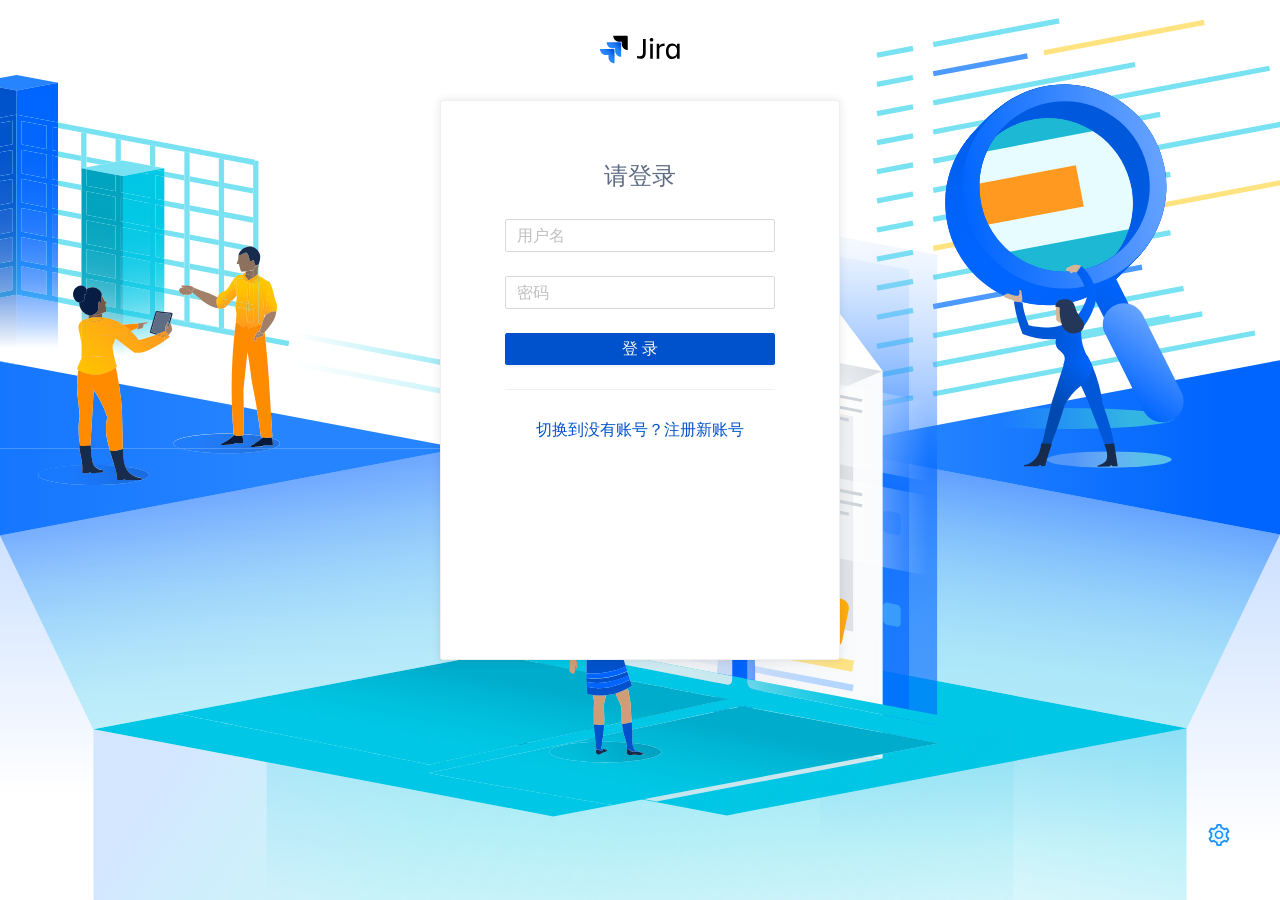
==== commit b95a3583: "Updates" ====
--- a/index.html
+++ b/index.html
@@ -1,478 +1 @@
-<!DOCTYPE html>
-<html>
-<head>
-  <meta charset="utf-8">
-  
-  <meta name="renderer" content="webkit">
-  <meta http-equiv="X-UA-Compatible" content="IE=edge" >
-  <link rel="dns-prefetch" href="http://yoursite.com">
-  <title>Hexo</title>
-  <meta name="viewport" content="width=device-width, initial-scale=1, maximum-scale=1">
-  <meta property="og:type" content="website">
-<meta property="og:title" content="Hexo">
-<meta property="og:url" content="http://yoursite.com/index.html">
-<meta property="og:site_name" content="Hexo">
-<meta property="og:locale" content="en_US">
-<meta property="article:author" content="John Doe">
-<meta name="twitter:card" content="summary">
-  
-    <link rel="alternative" href="/atom.xml" title="Hexo" type="application/atom+xml">
-  
-  
-    <link rel="icon" href="/favicon.png">
-  
-  <link rel="stylesheet" type="text/css" href="/./main.0cf68a.css">
-  <style type="text/css">
-  
-    #container.show {
-      background: linear-gradient(200deg,#a0cfe4,#e8c37e);
-    }
-  </style>
-  
-
-  
-
-<meta name="generator" content="Hexo 4.2.1"></head>
-
-<body>
-  <div id="container" q-class="show:isCtnShow">
-    <canvas id="anm-canvas" class="anm-canvas"></canvas>
-    <div class="left-col" q-class="show:isShow">
-      
-<div class="overlay" style="background: #4d4d4d"></div>
-<div class="intrude-less">
-	<header id="header" class="inner">
-		<a href="/" class="profilepic">
-			<img src="" class="js-avatar">
-		</a>
-		<hgroup>
-		  <h1 class="header-author"><a href="/">John Doe</a></h1>
-		</hgroup>
-		
-
-		<nav class="header-menu">
-			<ul>
-			
-				<li><a href="/">主页</a></li>
-	        
-				<li><a href="/tags/%E9%9A%8F%E7%AC%94/">随笔</a></li>
-	        
-			</ul>
-		</nav>
-		<nav class="header-smart-menu">
-    		
-    			
-    			<a q-on="click: openSlider(e, 'innerArchive')" href="javascript:void(0)">所有文章</a>
-    			
-            
-    			
-    			<a q-on="click: openSlider(e, 'friends')" href="javascript:void(0)">友链</a>
-    			
-            
-    			
-    			<a q-on="click: openSlider(e, 'aboutme')" href="javascript:void(0)">关于我</a>
-    			
-            
-		</nav>
-		<nav class="header-nav">
-			<div class="social">
-				
-					<a class="github" target="_blank" href="#" title="github"><i class="icon-github"></i></a>
-		        
-					<a class="weibo" target="_blank" href="#" title="weibo"><i class="icon-weibo"></i></a>
-		        
-					<a class="rss" target="_blank" href="#" title="rss"><i class="icon-rss"></i></a>
-		        
-					<a class="zhihu" target="_blank" href="#" title="zhihu"><i class="icon-zhihu"></i></a>
-		        
-			</div>
-		</nav>
-	</header>		
-</div>
-
-    </div>
-    <div class="mid-col" q-class="show:isShow,hide:isShow|isFalse">
-      
-<nav id="mobile-nav">
-  	<div class="overlay js-overlay" style="background: #4d4d4d"></div>
-	<div class="btnctn js-mobile-btnctn">
-  		<div class="slider-trigger list" q-on="click: openSlider(e)"><i class="icon icon-sort"></i></div>
-	</div>
-	<div class="intrude-less">
-		<header id="header" class="inner">
-			<div class="profilepic">
-				<img src="" class="js-avatar">
-			</div>
-			<hgroup>
-			  <h1 class="header-author js-header-author">John Doe</h1>
-			</hgroup>
-			
-			
-			
-				
-			
-				
-			
-			
-			
-			<nav class="header-nav">
-				<div class="social">
-					
-						<a class="github" target="_blank" href="#" title="github"><i class="icon-github"></i></a>
-			        
-						<a class="weibo" target="_blank" href="#" title="weibo"><i class="icon-weibo"></i></a>
-			        
-						<a class="rss" target="_blank" href="#" title="rss"><i class="icon-rss"></i></a>
-			        
-						<a class="zhihu" target="_blank" href="#" title="zhihu"><i class="icon-zhihu"></i></a>
-			        
-				</div>
-			</nav>
-
-			<nav class="header-menu js-header-menu">
-				<ul style="width: 50%">
-				
-				
-					<li style="width: 50%"><a href="/">主页</a></li>
-		        
-					<li style="width: 50%"><a href="/tags/%E9%9A%8F%E7%AC%94/">随笔</a></li>
-		        
-				</ul>
-			</nav>
-		</header>				
-	</div>
-	<div class="mobile-mask" style="display:none" q-show="isShow"></div>
-</nav>
-
-      <div id="wrapper" class="body-wrap">
-        <div class="menu-l">
-          <div class="canvas-wrap">
-            <canvas data-colors="#eaeaea" data-sectionHeight="100" data-contentId="js-content" id="myCanvas1" class="anm-canvas"></canvas>
-          </div>
-          <div id="js-content" class="content-ll">
-            
-  
-    <article id="post-hello-world" class="article article-type-post  article-index" itemscope itemprop="blogPost">
-  <div class="article-inner">
-    
-      <header class="article-header">
-        
-  
-    <h1 itemprop="name">
-      <a class="article-title" href="/2020/07/23/hello-world/">Hello World</a>
-    </h1>
-  
-
-        
-        <a href="/2020/07/23/hello-world/" class="archive-article-date">
-  	<time datetime="2020-07-23T06:11:46.005Z" itemprop="datePublished"><i class="icon-calendar icon"></i>2020-07-23</time>
-</a>
-        
-      </header>
-    
-    <div class="article-entry" itemprop="articleBody">
-      
-        <p>Welcome to <a href="https://hexo.io/" target="_blank" rel="noopener">Hexo</a>! This is your very first post. Check <a href="https://hexo.io/docs/" target="_blank" rel="noopener">documentation</a> for more info. If you get any problems when using Hexo, you can find the answer in <a href="https://hexo.io/docs/troubleshooting.html" target="_blank" rel="noopener">troubleshooting</a> or you can ask me on <a href="https://github.com/hexojs/hexo/issues" target="_blank" rel="noopener">GitHub</a>.</p>
-<h2 id="Quick-Start"><a href="#Quick-Start" class="headerlink" title="Quick Start"></a>Quick Start</h2><h3 id="Create-a-new-post"><a href="#Create-a-new-post" class="headerlink" title="Create a new post"></a>Create a new post</h3><figure class="highlight bash"><table><tr><td class="gutter"><pre><span class="line">1</span><br></pre></td><td class="code"><pre><span class="line">$ hexo new <span class="string">"My New Post"</span></span><br></pre></td></tr></table></figure>
-
-<p>More info: <a href="https://hexo.io/docs/writing.html" target="_blank" rel="noopener">Writing</a></p>
-<h3 id="Run-server"><a href="#Run-server" class="headerlink" title="Run server"></a>Run server</h3><figure class="highlight bash"><table><tr><td class="gutter"><pre><span class="line">1</span><br></pre></td><td class="code"><pre><span class="line">$ hexo server</span><br></pre></td></tr></table></figure>
-
-<p>More info: <a href="https://hexo.io/docs/server.html" target="_blank" rel="noopener">Server</a></p>
-<h3 id="Generate-static-files"><a href="#Generate-static-files" class="headerlink" title="Generate static files"></a>Generate static files</h3><figure class="highlight bash"><table><tr><td class="gutter"><pre><span class="line">1</span><br></pre></td><td class="code"><pre><span class="line">$ hexo generate</span><br></pre></td></tr></table></figure>
-
-<p>More info: <a href="https://hexo.io/docs/generating.html" target="_blank" rel="noopener">Generating</a></p>
-<h3 id="Deploy-to-remote-sites"><a href="#Deploy-to-remote-sites" class="headerlink" title="Deploy to remote sites"></a>Deploy to remote sites</h3><figure class="highlight bash"><table><tr><td class="gutter"><pre><span class="line">1</span><br></pre></td><td class="code"><pre><span class="line">$ hexo deploy</span><br></pre></td></tr></table></figure>
-
-<p>More info: <a href="https://hexo.io/docs/one-command-deployment.html" target="_blank" rel="noopener">Deployment</a></p>
-
-      
-
-      
-    </div>
-    <div class="article-info article-info-index">
-      
-      
-      
-
-      
-        <p class="article-more-link">
-          <a class="article-more-a" href="/2020/07/23/hello-world/">展开全文 >></a>
-        </p>
-      
-
-      
-      <div class="clearfix"></div>
-    </div>
-  </div>
-</article>
-
-<aside class="wrap-side-operation">
-    <div class="mod-side-operation">
-        
-        <div class="jump-container" id="js-jump-container" style="display:none;">
-            <a href="javascript:void(0)" class="mod-side-operation__jump-to-top">
-                <i class="icon-font icon-back"></i>
-            </a>
-            <div id="js-jump-plan-container" class="jump-plan-container" style="top: -11px;">
-                <i class="icon-font icon-plane jump-plane"></i>
-            </div>
-        </div>
-        
-        
-    </div>
-</aside>
-
-
-
-
-  
-  
-
-
-          </div>
-        </div>
-      </div>
-      <footer id="footer">
-  <div class="outer">
-    <div id="footer-info">
-    	<div class="footer-left">
-    		&copy; 2020 John Doe
-    	</div>
-      	<div class="footer-right">
-      		<a href="http://hexo.io/" target="_blank">Hexo</a>  Theme <a href="https://github.com/litten/hexo-theme-yilia" target="_blank">Yilia</a> by Litten
-      	</div>
-    </div>
-  </div>
-</footer>
-    </div>
-    <script>
-	var yiliaConfig = {
-		mathjax: false,
-		isHome: true,
-		isPost: false,
-		isArchive: false,
-		isTag: false,
-		isCategory: false,
-		open_in_new: false,
-		toc_hide_index: true,
-		root: "/",
-		innerArchive: true,
-		showTags: false
-	}
-</script>
-
-<script>!function(t){function n(e){if(r[e])return r[e].exports;var i=r[e]={exports:{},id:e,loaded:!1};return t[e].call(i.exports,i,i.exports,n),i.loaded=!0,i.exports}var r={};n.m=t,n.c=r,n.p="./",n(0)}([function(t,n,r){r(195),t.exports=r(191)},function(t,n,r){var e=r(3),i=r(52),o=r(27),u=r(28),c=r(53),f="prototype",a=function(t,n,r){var s,l,h,v,p=t&a.F,d=t&a.G,y=t&a.S,g=t&a.P,b=t&a.B,m=d?e:y?e[n]||(e[n]={}):(e[n]||{})[f],x=d?i:i[n]||(i[n]={}),w=x[f]||(x[f]={});d&&(r=n);for(s in r)l=!p&&m&&void 0!==m[s],h=(l?m:r)[s],v=b&&l?c(h,e):g&&"function"==typeof h?c(Function.call,h):h,m&&u(m,s,h,t&a.U),x[s]!=h&&o(x,s,v),g&&w[s]!=h&&(w[s]=h)};e.core=i,a.F=1,a.G=2,a.S=4,a.P=8,a.B=16,a.W=32,a.U=64,a.R=128,t.exports=a},function(t,n,r){var e=r(6);t.exports=function(t){if(!e(t))throw TypeError(t+" is not an object!");return t}},function(t,n){var r=t.exports="undefined"!=typeof window&&window.Math==Math?window:"undefined"!=typeof self&&self.Math==Math?self:Function("return this")();"number"==typeof __g&&(__g=r)},function(t,n){t.exports=function(t){try{return!!t()}catch(t){return!0}}},function(t,n){var r=t.exports="undefined"!=typeof window&&window.Math==Math?window:"undefined"!=typeof self&&self.Math==Math?self:Function("return this")();"number"==typeof __g&&(__g=r)},function(t,n){t.exports=function(t){return"object"==typeof t?null!==t:"function"==typeof t}},function(t,n,r){var e=r(126)("wks"),i=r(76),o=r(3).Symbol,u="function"==typeof o;(t.exports=function(t){return e[t]||(e[t]=u&&o[t]||(u?o:i)("Symbol."+t))}).store=e},function(t,n){var r={}.hasOwnProperty;t.exports=function(t,n){return r.call(t,n)}},function(t,n,r){var e=r(94),i=r(33);t.exports=function(t){return e(i(t))}},function(t,n,r){t.exports=!r(4)(function(){return 7!=Object.defineProperty({},"a",{get:function(){return 7}}).a})},function(t,n,r){var e=r(2),i=r(167),o=r(50),u=Object.defineProperty;n.f=r(10)?Object.defineProperty:function(t,n,r){if(e(t),n=o(n,!0),e(r),i)try{return u(t,n,r)}catch(t){}if("get"in r||"set"in r)throw TypeError("Accessors not supported!");return"value"in r&&(t[n]=r.value),t}},function(t,n,r){t.exports=!r(18)(function(){return 7!=Object.defineProperty({},"a",{get:function(){return 7}}).a})},function(t,n,r){var e=r(14),i=r(22);t.exports=r(12)?function(t,n,r){return e.f(t,n,i(1,r))}:function(t,n,r){return t[n]=r,t}},function(t,n,r){var e=r(20),i=r(58),o=r(42),u=Object.defineProperty;n.f=r(12)?Object.defineProperty:function(t,n,r){if(e(t),n=o(n,!0),e(r),i)try{return u(t,n,r)}catch(t){}if("get"in r||"set"in r)throw TypeError("Accessors not supported!");return"value"in r&&(t[n]=r.value),t}},function(t,n,r){var e=r(40)("wks"),i=r(23),o=r(5).Symbol,u="function"==typeof o;(t.exports=function(t){return e[t]||(e[t]=u&&o[t]||(u?o:i)("Symbol."+t))}).store=e},function(t,n,r){var e=r(67),i=Math.min;t.exports=function(t){return t>0?i(e(t),9007199254740991):0}},function(t,n,r){var e=r(46);t.exports=function(t){return Object(e(t))}},function(t,n){t.exports=function(t){try{return!!t()}catch(t){return!0}}},function(t,n,r){var e=r(63),i=r(34);t.exports=Object.keys||function(t){return e(t,i)}},function(t,n,r){var e=r(21);t.exports=function(t){if(!e(t))throw TypeError(t+" is not an object!");return t}},function(t,n){t.exports=function(t){return"object"==typeof t?null!==t:"function"==typeof t}},function(t,n){t.exports=function(t,n){return{enumerable:!(1&t),configurable:!(2&t),writable:!(4&t),value:n}}},function(t,n){var r=0,e=Math.random();t.exports=function(t){return"Symbol(".concat(void 0===t?"":t,")_",(++r+e).toString(36))}},function(t,n){var r={}.hasOwnProperty;t.exports=function(t,n){return r.call(t,n)}},function(t,n){var r=t.exports={version:"2.4.0"};"number"==typeof __e&&(__e=r)},function(t,n){t.exports=function(t){if("function"!=typeof t)throw TypeError(t+" is not a function!");return t}},function(t,n,r){var e=r(11),i=r(66);t.exports=r(10)?function(t,n,r){return e.f(t,n,i(1,r))}:function(t,n,r){return t[n]=r,t}},function(t,n,r){var e=r(3),i=r(27),o=r(24),u=r(76)("src"),c="toString",f=Function[c],a=(""+f).split(c);r(52).inspectSource=function(t){return f.call(t)},(t.exports=function(t,n,r,c){var f="function"==typeof r;f&&(o(r,"name")||i(r,"name",n)),t[n]!==r&&(f&&(o(r,u)||i(r,u,t[n]?""+t[n]:a.join(String(n)))),t===e?t[n]=r:c?t[n]?t[n]=r:i(t,n,r):(delete t[n],i(t,n,r)))})(Function.prototype,c,function(){return"function"==typeof this&&this[u]||f.call(this)})},function(t,n,r){var e=r(1),i=r(4),o=r(46),u=function(t,n,r,e){var i=String(o(t)),u="<"+n;return""!==r&&(u+=" "+r+'="'+String(e).replace(/"/g,"&quot;")+'"'),u+">"+i+"</"+n+">"};t.exports=function(t,n){var r={};r[t]=n(u),e(e.P+e.F*i(function(){var n=""[t]('"');return n!==n.toLowerCase()||n.split('"').length>3}),"String",r)}},function(t,n,r){var e=r(115),i=r(46);t.exports=function(t){return e(i(t))}},function(t,n,r){var e=r(116),i=r(66),o=r(30),u=r(50),c=r(24),f=r(167),a=Object.getOwnPropertyDescriptor;n.f=r(10)?a:function(t,n){if(t=o(t),n=u(n,!0),f)try{return a(t,n)}catch(t){}if(c(t,n))return i(!e.f.call(t,n),t[n])}},function(t,n,r){var e=r(24),i=r(17),o=r(145)("IE_PROTO"),u=Object.prototype;t.exports=Object.getPrototypeOf||function(t){return t=i(t),e(t,o)?t[o]:"function"==typeof t.constructor&&t instanceof t.constructor?t.constructor.prototype:t instanceof Object?u:null}},function(t,n){t.exports=function(t){if(void 0==t)throw TypeError("Can't call method on  "+t);return t}},function(t,n){t.exports="constructor,hasOwnProperty,isPrototypeOf,propertyIsEnumerable,toLocaleString,toString,valueOf".split(",")},function(t,n){t.exports={}},function(t,n){t.exports=!0},function(t,n){n.f={}.propertyIsEnumerable},function(t,n,r){var e=r(14).f,i=r(8),o=r(15)("toStringTag");t.exports=function(t,n,r){t&&!i(t=r?t:t.prototype,o)&&e(t,o,{configurable:!0,value:n})}},function(t,n,r){var e=r(40)("keys"),i=r(23);t.exports=function(t){return e[t]||(e[t]=i(t))}},function(t,n,r){var e=r(5),i="__core-js_shared__",o=e[i]||(e[i]={});t.exports=function(t){return o[t]||(o[t]={})}},function(t,n){var r=Math.ceil,e=Math.floor;t.exports=function(t){return isNaN(t=+t)?0:(t>0?e:r)(t)}},function(t,n,r){var e=r(21);t.exports=function(t,n){if(!e(t))return t;var r,i;if(n&&"function"==typeof(r=t.toString)&&!e(i=r.call(t)))return i;if("function"==typeof(r=t.valueOf)&&!e(i=r.call(t)))return i;if(!n&&"function"==typeof(r=t.toString)&&!e(i=r.call(t)))return i;throw TypeError("Can't convert object to primitive value")}},function(t,n,r){var e=r(5),i=r(25),o=r(36),u=r(44),c=r(14).f;t.exports=function(t){var n=i.Symbol||(i.Symbol=o?{}:e.Symbol||{});"_"==t.charAt(0)||t in n||c(n,t,{value:u.f(t)})}},function(t,n,r){n.f=r(15)},function(t,n){var r={}.toString;t.exports=function(t){return r.call(t).slice(8,-1)}},function(t,n){t.exports=function(t){if(void 0==t)throw TypeError("Can't call method on  "+t);return t}},function(t,n,r){var e=r(4);t.exports=function(t,n){return!!t&&e(function(){n?t.call(null,function(){},1):t.call(null)})}},function(t,n,r){var e=r(53),i=r(115),o=r(17),u=r(16),c=r(203);t.exports=function(t,n){var r=1==t,f=2==t,a=3==t,s=4==t,l=6==t,h=5==t||l,v=n||c;return function(n,c,p){for(var d,y,g=o(n),b=i(g),m=e(c,p,3),x=u(b.length),w=0,S=r?v(n,x):f?v(n,0):void 0;x>w;w++)if((h||w in b)&&(d=b[w],y=m(d,w,g),t))if(r)S[w]=y;else if(y)switch(t){case 3:return!0;case 5:return d;case 6:return w;case 2:S.push(d)}else if(s)return!1;return l?-1:a||s?s:S}}},function(t,n,r){var e=r(1),i=r(52),o=r(4);t.exports=function(t,n){var r=(i.Object||{})[t]||Object[t],u={};u[t]=n(r),e(e.S+e.F*o(function(){r(1)}),"Object",u)}},function(t,n,r){var e=r(6);t.exports=function(t,n){if(!e(t))return t;var r,i;if(n&&"function"==typeof(r=t.toString)&&!e(i=r.call(t)))return i;if("function"==typeof(r=t.valueOf)&&!e(i=r.call(t)))return i;if(!n&&"function"==typeof(r=t.toString)&&!e(i=r.call(t)))return i;throw TypeError("Can't convert object to primitive value")}},function(t,n,r){var e=r(5),i=r(25),o=r(91),u=r(13),c="prototype",f=function(t,n,r){var a,s,l,h=t&f.F,v=t&f.G,p=t&f.S,d=t&f.P,y=t&f.B,g=t&f.W,b=v?i:i[n]||(i[n]={}),m=b[c],x=v?e:p?e[n]:(e[n]||{})[c];v&&(r=n);for(a in r)(s=!h&&x&&void 0!==x[a])&&a in b||(l=s?x[a]:r[a],b[a]=v&&"function"!=typeof x[a]?r[a]:y&&s?o(l,e):g&&x[a]==l?function(t){var n=function(n,r,e){if(this instanceof t){switch(arguments.length){case 0:return new t;case 1:return new t(n);case 2:return new t(n,r)}return new t(n,r,e)}return t.apply(this,arguments)};return n[c]=t[c],n}(l):d&&"function"==typeof l?o(Function.call,l):l,d&&((b.virtual||(b.virtual={}))[a]=l,t&f.R&&m&&!m[a]&&u(m,a,l)))};f.F=1,f.G=2,f.S=4,f.P=8,f.B=16,f.W=32,f.U=64,f.R=128,t.exports=f},function(t,n){var r=t.exports={version:"2.4.0"};"number"==typeof __e&&(__e=r)},function(t,n,r){var e=r(26);t.exports=function(t,n,r){if(e(t),void 0===n)return t;switch(r){case 1:return function(r){return t.call(n,r)};case 2:return function(r,e){return t.call(n,r,e)};case 3:return function(r,e,i){return t.call(n,r,e,i)}}return function(){return t.apply(n,arguments)}}},function(t,n,r){var e=r(183),i=r(1),o=r(126)("metadata"),u=o.store||(o.store=new(r(186))),c=function(t,n,r){var i=u.get(t);if(!i){if(!r)return;u.set(t,i=new e)}var o=i.get(n);if(!o){if(!r)return;i.set(n,o=new e)}return o},f=function(t,n,r){var e=c(n,r,!1);return void 0!==e&&e.has(t)},a=function(t,n,r){var e=c(n,r,!1);return void 0===e?void 0:e.get(t)},s=function(t,n,r,e){c(r,e,!0).set(t,n)},l=function(t,n){var r=c(t,n,!1),e=[];return r&&r.forEach(function(t,n){e.push(n)}),e},h=function(t){return void 0===t||"symbol"==typeof t?t:String(t)},v=function(t){i(i.S,"Reflect",t)};t.exports={store:u,map:c,has:f,get:a,set:s,keys:l,key:h,exp:v}},function(t,n,r){"use strict";if(r(10)){var e=r(69),i=r(3),o=r(4),u=r(1),c=r(127),f=r(152),a=r(53),s=r(68),l=r(66),h=r(27),v=r(73),p=r(67),d=r(16),y=r(75),g=r(50),b=r(24),m=r(180),x=r(114),w=r(6),S=r(17),_=r(137),O=r(70),E=r(32),P=r(71).f,j=r(154),F=r(76),M=r(7),A=r(48),N=r(117),T=r(146),I=r(155),k=r(80),L=r(123),R=r(74),C=r(130),D=r(160),U=r(11),W=r(31),G=U.f,B=W.f,V=i.RangeError,z=i.TypeError,q=i.Uint8Array,K="ArrayBuffer",J="Shared"+K,Y="BYTES_PER_ELEMENT",H="prototype",$=Array[H],X=f.ArrayBuffer,Q=f.DataView,Z=A(0),tt=A(2),nt=A(3),rt=A(4),et=A(5),it=A(6),ot=N(!0),ut=N(!1),ct=I.values,ft=I.keys,at=I.entries,st=$.lastIndexOf,lt=$.reduce,ht=$.reduceRight,vt=$.join,pt=$.sort,dt=$.slice,yt=$.toString,gt=$.toLocaleString,bt=M("iterator"),mt=M("toStringTag"),xt=F("typed_constructor"),wt=F("def_constructor"),St=c.CONSTR,_t=c.TYPED,Ot=c.VIEW,Et="Wrong length!",Pt=A(1,function(t,n){return Tt(T(t,t[wt]),n)}),jt=o(function(){return 1===new q(new Uint16Array([1]).buffer)[0]}),Ft=!!q&&!!q[H].set&&o(function(){new q(1).set({})}),Mt=function(t,n){if(void 0===t)throw z(Et);var r=+t,e=d(t);if(n&&!m(r,e))throw V(Et);return e},At=function(t,n){var r=p(t);if(r<0||r%n)throw V("Wrong offset!");return r},Nt=function(t){if(w(t)&&_t in t)return t;throw z(t+" is not a typed array!")},Tt=function(t,n){if(!(w(t)&&xt in t))throw z("It is not a typed array constructor!");return new t(n)},It=function(t,n){return kt(T(t,t[wt]),n)},kt=function(t,n){for(var r=0,e=n.length,i=Tt(t,e);e>r;)i[r]=n[r++];return i},Lt=function(t,n,r){G(t,n,{get:function(){return this._d[r]}})},Rt=function(t){var n,r,e,i,o,u,c=S(t),f=arguments.length,s=f>1?arguments[1]:void 0,l=void 0!==s,h=j(c);if(void 0!=h&&!_(h)){for(u=h.call(c),e=[],n=0;!(o=u.next()).done;n++)e.push(o.value);c=e}for(l&&f>2&&(s=a(s,arguments[2],2)),n=0,r=d(c.length),i=Tt(this,r);r>n;n++)i[n]=l?s(c[n],n):c[n];return i},Ct=function(){for(var t=0,n=arguments.length,r=Tt(this,n);n>t;)r[t]=arguments[t++];return r},Dt=!!q&&o(function(){gt.call(new q(1))}),Ut=function(){return gt.apply(Dt?dt.call(Nt(this)):Nt(this),arguments)},Wt={copyWithin:function(t,n){return D.call(Nt(this),t,n,arguments.length>2?arguments[2]:void 0)},every:function(t){return rt(Nt(this),t,arguments.length>1?arguments[1]:void 0)},fill:function(t){return C.apply(Nt(this),arguments)},filter:function(t){return It(this,tt(Nt(this),t,arguments.length>1?arguments[1]:void 0))},find:function(t){return et(Nt(this),t,arguments.length>1?arguments[1]:void 0)},findIndex:function(t){return it(Nt(this),t,arguments.length>1?arguments[1]:void 0)},forEach:function(t){Z(Nt(this),t,arguments.length>1?arguments[1]:void 0)},indexOf:function(t){return ut(Nt(this),t,arguments.length>1?arguments[1]:void 0)},includes:function(t){return ot(Nt(this),t,arguments.length>1?arguments[1]:void 0)},join:function(t){return vt.apply(Nt(this),arguments)},lastIndexOf:function(t){return st.apply(Nt(this),arguments)},map:function(t){return Pt(Nt(this),t,arguments.length>1?arguments[1]:void 0)},reduce:function(t){return lt.apply(Nt(this),arguments)},reduceRight:function(t){return ht.apply(Nt(this),arguments)},reverse:function(){for(var t,n=this,r=Nt(n).length,e=Math.floor(r/2),i=0;i<e;)t=n[i],n[i++]=n[--r],n[r]=t;return n},some:function(t){return nt(Nt(this),t,arguments.length>1?arguments[1]:void 0)},sort:function(t){return pt.call(Nt(this),t)},subarray:function(t,n){var r=Nt(this),e=r.length,i=y(t,e);return new(T(r,r[wt]))(r.buffer,r.byteOffset+i*r.BYTES_PER_ELEMENT,d((void 0===n?e:y(n,e))-i))}},Gt=function(t,n){return It(this,dt.call(Nt(this),t,n))},Bt=function(t){Nt(this);var n=At(arguments[1],1),r=this.length,e=S(t),i=d(e.length),o=0;if(i+n>r)throw V(Et);for(;o<i;)this[n+o]=e[o++]},Vt={entries:function(){return at.call(Nt(this))},keys:function(){return ft.call(Nt(this))},values:function(){return ct.call(Nt(this))}},zt=function(t,n){return w(t)&&t[_t]&&"symbol"!=typeof n&&n in t&&String(+n)==String(n)},qt=function(t,n){return zt(t,n=g(n,!0))?l(2,t[n]):B(t,n)},Kt=function(t,n,r){return!(zt(t,n=g(n,!0))&&w(r)&&b(r,"value"))||b(r,"get")||b(r,"set")||r.configurable||b(r,"writable")&&!r.writable||b(r,"enumerable")&&!r.enumerable?G(t,n,r):(t[n]=r.value,t)};St||(W.f=qt,U.f=Kt),u(u.S+u.F*!St,"Object",{getOwnPropertyDescriptor:qt,defineProperty:Kt}),o(function(){yt.call({})})&&(yt=gt=function(){return vt.call(this)});var Jt=v({},Wt);v(Jt,Vt),h(Jt,bt,Vt.values),v(Jt,{slice:Gt,set:Bt,constructor:function(){},toString:yt,toLocaleString:Ut}),Lt(Jt,"buffer","b"),Lt(Jt,"byteOffset","o"),Lt(Jt,"byteLength","l"),Lt(Jt,"length","e"),G(Jt,mt,{get:function(){return this[_t]}}),t.exports=function(t,n,r,f){f=!!f;var a=t+(f?"Clamped":"")+"Array",l="Uint8Array"!=a,v="get"+t,p="set"+t,y=i[a],g=y||{},b=y&&E(y),m=!y||!c.ABV,S={},_=y&&y[H],j=function(t,r){var e=t._d;return e.v[v](r*n+e.o,jt)},F=function(t,r,e){var i=t._d;f&&(e=(e=Math.round(e))<0?0:e>255?255:255&e),i.v[p](r*n+i.o,e,jt)},M=function(t,n){G(t,n,{get:function(){return j(this,n)},set:function(t){return F(this,n,t)},enumerable:!0})};m?(y=r(function(t,r,e,i){s(t,y,a,"_d");var o,u,c,f,l=0,v=0;if(w(r)){if(!(r instanceof X||(f=x(r))==K||f==J))return _t in r?kt(y,r):Rt.call(y,r);o=r,v=At(e,n);var p=r.byteLength;if(void 0===i){if(p%n)throw V(Et);if((u=p-v)<0)throw V(Et)}else if((u=d(i)*n)+v>p)throw V(Et);c=u/n}else c=Mt(r,!0),u=c*n,o=new X(u);for(h(t,"_d",{b:o,o:v,l:u,e:c,v:new Q(o)});l<c;)M(t,l++)}),_=y[H]=O(Jt),h(_,"constructor",y)):L(function(t){new y(null),new y(t)},!0)||(y=r(function(t,r,e,i){s(t,y,a);var o;return w(r)?r instanceof X||(o=x(r))==K||o==J?void 0!==i?new g(r,At(e,n),i):void 0!==e?new g(r,At(e,n)):new g(r):_t in r?kt(y,r):Rt.call(y,r):new g(Mt(r,l))}),Z(b!==Function.prototype?P(g).concat(P(b)):P(g),function(t){t in y||h(y,t,g[t])}),y[H]=_,e||(_.constructor=y));var A=_[bt],N=!!A&&("values"==A.name||void 0==A.name),T=Vt.values;h(y,xt,!0),h(_,_t,a),h(_,Ot,!0),h(_,wt,y),(f?new y(1)[mt]==a:mt in _)||G(_,mt,{get:function(){return a}}),S[a]=y,u(u.G+u.W+u.F*(y!=g),S),u(u.S,a,{BYTES_PER_ELEMENT:n,from:Rt,of:Ct}),Y in _||h(_,Y,n),u(u.P,a,Wt),R(a),u(u.P+u.F*Ft,a,{set:Bt}),u(u.P+u.F*!N,a,Vt),u(u.P+u.F*(_.toString!=yt),a,{toString:yt}),u(u.P+u.F*o(function(){new y(1).slice()}),a,{slice:Gt}),u(u.P+u.F*(o(function(){return[1,2].toLocaleString()!=new y([1,2]).toLocaleString()})||!o(function(){_.toLocaleString.call([1,2])})),a,{toLocaleString:Ut}),k[a]=N?A:T,e||N||h(_,bt,T)}}else t.exports=function(){}},function(t,n){var r={}.toString;t.exports=function(t){return r.call(t).slice(8,-1)}},function(t,n,r){var e=r(21),i=r(5).document,o=e(i)&&e(i.createElement);t.exports=function(t){return o?i.createElement(t):{}}},function(t,n,r){t.exports=!r(12)&&!r(18)(function(){return 7!=Object.defineProperty(r(57)("div"),"a",{get:function(){return 7}}).a})},function(t,n,r){"use strict";var e=r(36),i=r(51),o=r(64),u=r(13),c=r(8),f=r(35),a=r(96),s=r(38),l=r(103),h=r(15)("iterator"),v=!([].keys&&"next"in[].keys()),p="keys",d="values",y=function(){return this};t.exports=function(t,n,r,g,b,m,x){a(r,n,g);var w,S,_,O=function(t){if(!v&&t in F)return F[t];switch(t){case p:case d:return function(){return new r(this,t)}}return function(){return new r(this,t)}},E=n+" Iterator",P=b==d,j=!1,F=t.prototype,M=F[h]||F["@@iterator"]||b&&F[b],A=M||O(b),N=b?P?O("entries"):A:void 0,T="Array"==n?F.entries||M:M;if(T&&(_=l(T.call(new t)))!==Object.prototype&&(s(_,E,!0),e||c(_,h)||u(_,h,y)),P&&M&&M.name!==d&&(j=!0,A=function(){return M.call(this)}),e&&!x||!v&&!j&&F[h]||u(F,h,A),f[n]=A,f[E]=y,b)if(w={values:P?A:O(d),keys:m?A:O(p),entries:N},x)for(S in w)S in F||o(F,S,w[S]);else i(i.P+i.F*(v||j),n,w);return w}},function(t,n,r){var e=r(20),i=r(100),o=r(34),u=r(39)("IE_PROTO"),c=function(){},f="prototype",a=function(){var t,n=r(57)("iframe"),e=o.length;for(n.style.display="none",r(93).appendChild(n),n.src="javascript:",t=n.contentWindow.document,t.open(),t.write("<script>document.F=Object<\/script>"),t.close(),a=t.F;e--;)delete a[f][o[e]];return a()};t.exports=Object.create||function(t,n){var r;return null!==t?(c[f]=e(t),r=new c,c[f]=null,r[u]=t):r=a(),void 0===n?r:i(r,n)}},function(t,n,r){var e=r(63),i=r(34).concat("length","prototype");n.f=Object.getOwnPropertyNames||function(t){return e(t,i)}},function(t,n){n.f=Object.getOwnPropertySymbols},function(t,n,r){var e=r(8),i=r(9),o=r(90)(!1),u=r(39)("IE_PROTO");t.exports=function(t,n){var r,c=i(t),f=0,a=[];for(r in c)r!=u&&e(c,r)&&a.push(r);for(;n.length>f;)e(c,r=n[f++])&&(~o(a,r)||a.push(r));return a}},function(t,n,r){t.exports=r(13)},function(t,n,r){var e=r(76)("meta"),i=r(6),o=r(24),u=r(11).f,c=0,f=Object.isExtensible||function(){return!0},a=!r(4)(function(){return f(Object.preventExtensions({}))}),s=function(t){u(t,e,{value:{i:"O"+ ++c,w:{}}})},l=function(t,n){if(!i(t))return"symbol"==typeof t?t:("string"==typeof t?"S":"P")+t;if(!o(t,e)){if(!f(t))return"F";if(!n)return"E";s(t)}return t[e].i},h=function(t,n){if(!o(t,e)){if(!f(t))return!0;if(!n)return!1;s(t)}return t[e].w},v=function(t){return a&&p.NEED&&f(t)&&!o(t,e)&&s(t),t},p=t.exports={KEY:e,NEED:!1,fastKey:l,getWeak:h,onFreeze:v}},function(t,n){t.exports=function(t,n){return{enumerable:!(1&t),configurable:!(2&t),writable:!(4&t),value:n}}},function(t,n){var r=Math.ceil,e=Math.floor;t.exports=function(t){return isNaN(t=+t)?0:(t>0?e:r)(t)}},function(t,n){t.exports=function(t,n,r,e){if(!(t instanceof n)||void 0!==e&&e in t)throw TypeError(r+": incorrect invocation!");return t}},function(t,n){t.exports=!1},function(t,n,r){var e=r(2),i=r(173),o=r(133),u=r(145)("IE_PROTO"),c=function(){},f="prototype",a=function(){var t,n=r(132)("iframe"),e=o.length;for(n.style.display="none",r(135).appendChild(n),n.src="javascript:",t=n.contentWindow.document,t.open(),t.write("<script>document.F=Object<\/script>"),t.close(),a=t.F;e--;)delete a[f][o[e]];return a()};t.exports=Object.create||function(t,n){var r;return null!==t?(c[f]=e(t),r=new c,c[f]=null,r[u]=t):r=a(),void 0===n?r:i(r,n)}},function(t,n,r){var e=r(175),i=r(133).concat("length","prototype");n.f=Object.getOwnPropertyNames||function(t){return e(t,i)}},function(t,n,r){var e=r(175),i=r(133);t.exports=Object.keys||function(t){return e(t,i)}},function(t,n,r){var e=r(28);t.exports=function(t,n,r){for(var i in n)e(t,i,n[i],r);return t}},function(t,n,r){"use strict";var e=r(3),i=r(11),o=r(10),u=r(7)("species");t.exports=function(t){var n=e[t];o&&n&&!n[u]&&i.f(n,u,{configurable:!0,get:function(){return this}})}},function(t,n,r){var e=r(67),i=Math.max,o=Math.min;t.exports=function(t,n){return t=e(t),t<0?i(t+n,0):o(t,n)}},function(t,n){var r=0,e=Math.random();t.exports=function(t){return"Symbol(".concat(void 0===t?"":t,")_",(++r+e).toString(36))}},function(t,n,r){var e=r(33);t.exports=function(t){return Object(e(t))}},function(t,n,r){var e=r(7)("unscopables"),i=Array.prototype;void 0==i[e]&&r(27)(i,e,{}),t.exports=function(t){i[e][t]=!0}},function(t,n,r){var e=r(53),i=r(169),o=r(137),u=r(2),c=r(16),f=r(154),a={},s={},n=t.exports=function(t,n,r,l,h){var v,p,d,y,g=h?function(){return t}:f(t),b=e(r,l,n?2:1),m=0;if("function"!=typeof g)throw TypeError(t+" is not iterable!");if(o(g)){for(v=c(t.length);v>m;m++)if((y=n?b(u(p=t[m])[0],p[1]):b(t[m]))===a||y===s)return y}else for(d=g.call(t);!(p=d.next()).done;)if((y=i(d,b,p.value,n))===a||y===s)return y};n.BREAK=a,n.RETURN=s},function(t,n){t.exports={}},function(t,n,r){var e=r(11).f,i=r(24),o=r(7)("toStringTag");t.exports=function(t,n,r){t&&!i(t=r?t:t.prototype,o)&&e(t,o,{configurable:!0,value:n})}},function(t,n,r){var e=r(1),i=r(46),o=r(4),u=r(150),c="["+u+"]",f="​-",a=RegExp("^"+c+c+"*"),s=RegExp(c+c+"*$"),l=function(t,n,r){var i={},c=o(function(){return!!u[t]()||f[t]()!=f}),a=i[t]=c?n(h):u[t];r&&(i[r]=a),e(e.P+e.F*c,"String",i)},h=l.trim=function(t,n){return t=String(i(t)),1&n&&(t=t.replace(a,"")),2&n&&(t=t.replace(s,"")),t};t.exports=l},function(t,n,r){t.exports={default:r(86),__esModule:!0}},function(t,n,r){t.exports={default:r(87),__esModule:!0}},function(t,n,r){"use strict";function e(t){return t&&t.__esModule?t:{default:t}}n.__esModule=!0;var i=r(84),o=e(i),u=r(83),c=e(u),f="function"==typeof c.default&&"symbol"==typeof o.default?function(t){return typeof t}:function(t){return t&&"function"==typeof c.default&&t.constructor===c.default&&t!==c.default.prototype?"symbol":typeof t};n.default="function"==typeof c.default&&"symbol"===f(o.default)?function(t){return void 0===t?"undefined":f(t)}:function(t){return t&&"function"==typeof c.default&&t.constructor===c.default&&t!==c.default.prototype?"symbol":void 0===t?"undefined":f(t)}},function(t,n,r){r(110),r(108),r(111),r(112),t.exports=r(25).Symbol},function(t,n,r){r(109),r(113),t.exports=r(44).f("iterator")},function(t,n){t.exports=function(t){if("function"!=typeof t)throw TypeError(t+" is not a function!");return t}},function(t,n){t.exports=function(){}},function(t,n,r){var e=r(9),i=r(106),o=r(105);t.exports=function(t){return function(n,r,u){var c,f=e(n),a=i(f.length),s=o(u,a);if(t&&r!=r){for(;a>s;)if((c=f[s++])!=c)return!0}else for(;a>s;s++)if((t||s in f)&&f[s]===r)return t||s||0;return!t&&-1}}},function(t,n,r){var e=r(88);t.exports=function(t,n,r){if(e(t),void 0===n)return t;switch(r){case 1:return function(r){return t.call(n,r)};case 2:return function(r,e){return t.call(n,r,e)};case 3:return function(r,e,i){return t.call(n,r,e,i)}}return function(){return t.apply(n,arguments)}}},function(t,n,r){var e=r(19),i=r(62),o=r(37);t.exports=function(t){var n=e(t),r=i.f;if(r)for(var u,c=r(t),f=o.f,a=0;c.length>a;)f.call(t,u=c[a++])&&n.push(u);return n}},function(t,n,r){t.exports=r(5).document&&document.documentElement},function(t,n,r){var e=r(56);t.exports=Object("z").propertyIsEnumerable(0)?Object:function(t){return"String"==e(t)?t.split(""):Object(t)}},function(t,n,r){var e=r(56);t.exports=Array.isArray||function(t){return"Array"==e(t)}},function(t,n,r){"use strict";var e=r(60),i=r(22),o=r(38),u={};r(13)(u,r(15)("iterator"),function(){return this}),t.exports=function(t,n,r){t.prototype=e(u,{next:i(1,r)}),o(t,n+" Iterator")}},function(t,n){t.exports=function(t,n){return{value:n,done:!!t}}},function(t,n,r){var e=r(19),i=r(9);t.exports=function(t,n){for(var r,o=i(t),u=e(o),c=u.length,f=0;c>f;)if(o[r=u[f++]]===n)return r}},function(t,n,r){var e=r(23)("meta"),i=r(21),o=r(8),u=r(14).f,c=0,f=Object.isExtensible||function(){return!0},a=!r(18)(function(){return f(Object.preventExtensions({}))}),s=function(t){u(t,e,{value:{i:"O"+ ++c,w:{}}})},l=function(t,n){if(!i(t))return"symbol"==typeof t?t:("string"==typeof t?"S":"P")+t;if(!o(t,e)){if(!f(t))return"F";if(!n)return"E";s(t)}return t[e].i},h=function(t,n){if(!o(t,e)){if(!f(t))return!0;if(!n)return!1;s(t)}return t[e].w},v=function(t){return a&&p.NEED&&f(t)&&!o(t,e)&&s(t),t},p=t.exports={KEY:e,NEED:!1,fastKey:l,getWeak:h,onFreeze:v}},function(t,n,r){var e=r(14),i=r(20),o=r(19);t.exports=r(12)?Object.defineProperties:function(t,n){i(t);for(var r,u=o(n),c=u.length,f=0;c>f;)e.f(t,r=u[f++],n[r]);return t}},function(t,n,r){var e=r(37),i=r(22),o=r(9),u=r(42),c=r(8),f=r(58),a=Object.getOwnPropertyDescriptor;n.f=r(12)?a:function(t,n){if(t=o(t),n=u(n,!0),f)try{return a(t,n)}catch(t){}if(c(t,n))return i(!e.f.call(t,n),t[n])}},function(t,n,r){var e=r(9),i=r(61).f,o={}.toString,u="object"==typeof window&&window&&Object.getOwnPropertyNames?Object.getOwnPropertyNames(window):[],c=function(t){try{return i(t)}catch(t){return u.slice()}};t.exports.f=function(t){return u&&"[object Window]"==o.call(t)?c(t):i(e(t))}},function(t,n,r){var e=r(8),i=r(77),o=r(39)("IE_PROTO"),u=Object.prototype;t.exports=Object.getPrototypeOf||function(t){return t=i(t),e(t,o)?t[o]:"function"==typeof t.constructor&&t instanceof t.constructor?t.constructor.prototype:t instanceof Object?u:null}},function(t,n,r){var e=r(41),i=r(33);t.exports=function(t){return function(n,r){var o,u,c=String(i(n)),f=e(r),a=c.length;return f<0||f>=a?t?"":void 0:(o=c.charCodeAt(f),o<55296||o>56319||f+1===a||(u=c.charCodeAt(f+1))<56320||u>57343?t?c.charAt(f):o:t?c.slice(f,f+2):u-56320+(o-55296<<10)+65536)}}},function(t,n,r){var e=r(41),i=Math.max,o=Math.min;t.exports=function(t,n){return t=e(t),t<0?i(t+n,0):o(t,n)}},function(t,n,r){var e=r(41),i=Math.min;t.exports=function(t){return t>0?i(e(t),9007199254740991):0}},function(t,n,r){"use strict";var e=r(89),i=r(97),o=r(35),u=r(9);t.exports=r(59)(Array,"Array",function(t,n){this._t=u(t),this._i=0,this._k=n},function(){var t=this._t,n=this._k,r=this._i++;return!t||r>=t.length?(this._t=void 0,i(1)):"keys"==n?i(0,r):"values"==n?i(0,t[r]):i(0,[r,t[r]])},"values"),o.Arguments=o.Array,e("keys"),e("values"),e("entries")},function(t,n){},function(t,n,r){"use strict";var e=r(104)(!0);r(59)(String,"String",function(t){this._t=String(t),this._i=0},function(){var t,n=this._t,r=this._i;return r>=n.length?{value:void 0,done:!0}:(t=e(n,r),this._i+=t.length,{value:t,done:!1})})},function(t,n,r){"use strict";var e=r(5),i=r(8),o=r(12),u=r(51),c=r(64),f=r(99).KEY,a=r(18),s=r(40),l=r(38),h=r(23),v=r(15),p=r(44),d=r(43),y=r(98),g=r(92),b=r(95),m=r(20),x=r(9),w=r(42),S=r(22),_=r(60),O=r(102),E=r(101),P=r(14),j=r(19),F=E.f,M=P.f,A=O.f,N=e.Symbol,T=e.JSON,I=T&&T.stringify,k="prototype",L=v("_hidden"),R=v("toPrimitive"),C={}.propertyIsEnumerable,D=s("symbol-registry"),U=s("symbols"),W=s("op-symbols"),G=Object[k],B="function"==typeof N,V=e.QObject,z=!V||!V[k]||!V[k].findChild,q=o&&a(function(){return 7!=_(M({},"a",{get:function(){return M(this,"a",{value:7}).a}})).a})?function(t,n,r){var e=F(G,n);e&&delete G[n],M(t,n,r),e&&t!==G&&M(G,n,e)}:M,K=function(t){var n=U[t]=_(N[k]);return n._k=t,n},J=B&&"symbol"==typeof N.iterator?function(t){return"symbol"==typeof t}:function(t){return t instanceof N},Y=function(t,n,r){return t===G&&Y(W,n,r),m(t),n=w(n,!0),m(r),i(U,n)?(r.enumerable?(i(t,L)&&t[L][n]&&(t[L][n]=!1),r=_(r,{enumerable:S(0,!1)})):(i(t,L)||M(t,L,S(1,{})),t[L][n]=!0),q(t,n,r)):M(t,n,r)},H=function(t,n){m(t);for(var r,e=g(n=x(n)),i=0,o=e.length;o>i;)Y(t,r=e[i++],n[r]);return t},$=function(t,n){return void 0===n?_(t):H(_(t),n)},X=function(t){var n=C.call(this,t=w(t,!0));return!(this===G&&i(U,t)&&!i(W,t))&&(!(n||!i(this,t)||!i(U,t)||i(this,L)&&this[L][t])||n)},Q=function(t,n){if(t=x(t),n=w(n,!0),t!==G||!i(U,n)||i(W,n)){var r=F(t,n);return!r||!i(U,n)||i(t,L)&&t[L][n]||(r.enumerable=!0),r}},Z=function(t){for(var n,r=A(x(t)),e=[],o=0;r.length>o;)i(U,n=r[o++])||n==L||n==f||e.push(n);return e},tt=function(t){for(var n,r=t===G,e=A(r?W:x(t)),o=[],u=0;e.length>u;)!i(U,n=e[u++])||r&&!i(G,n)||o.push(U[n]);return o};B||(N=function(){if(this instanceof N)throw TypeError("Symbol is not a constructor!");var t=h(arguments.length>0?arguments[0]:void 0),n=function(r){this===G&&n.call(W,r),i(this,L)&&i(this[L],t)&&(this[L][t]=!1),q(this,t,S(1,r))};return o&&z&&q(G,t,{configurable:!0,set:n}),K(t)},c(N[k],"toString",function(){return this._k}),E.f=Q,P.f=Y,r(61).f=O.f=Z,r(37).f=X,r(62).f=tt,o&&!r(36)&&c(G,"propertyIsEnumerable",X,!0),p.f=function(t){return K(v(t))}),u(u.G+u.W+u.F*!B,{Symbol:N});for(var nt="hasInstance,isConcatSpreadable,iterator,match,replace,search,species,split,toPrimitive,toStringTag,unscopables".split(","),rt=0;nt.length>rt;)v(nt[rt++]);for(var nt=j(v.store),rt=0;nt.length>rt;)d(nt[rt++]);u(u.S+u.F*!B,"Symbol",{for:function(t){return i(D,t+="")?D[t]:D[t]=N(t)},keyFor:function(t){if(J(t))return y(D,t);throw TypeError(t+" is not a symbol!")},useSetter:function(){z=!0},useSimple:function(){z=!1}}),u(u.S+u.F*!B,"Object",{create:$,defineProperty:Y,defineProperties:H,getOwnPropertyDescriptor:Q,getOwnPropertyNames:Z,getOwnPropertySymbols:tt}),T&&u(u.S+u.F*(!B||a(function(){var t=N();return"[null]"!=I([t])||"{}"!=I({a:t})||"{}"!=I(Object(t))})),"JSON",{stringify:function(t){if(void 0!==t&&!J(t)){for(var n,r,e=[t],i=1;arguments.length>i;)e.push(arguments[i++]);return n=e[1],"function"==typeof n&&(r=n),!r&&b(n)||(n=function(t,n){if(r&&(n=r.call(this,t,n)),!J(n))return n}),e[1]=n,I.apply(T,e)}}}),N[k][R]||r(13)(N[k],R,N[k].valueOf),l(N,"Symbol"),l(Math,"Math",!0),l(e.JSON,"JSON",!0)},function(t,n,r){r(43)("asyncIterator")},function(t,n,r){r(43)("observable")},function(t,n,r){r(107);for(var e=r(5),i=r(13),o=r(35),u=r(15)("toStringTag"),c=["NodeList","DOMTokenList","MediaList","StyleSheetList","CSSRuleList"],f=0;f<5;f++){var a=c[f],s=e[a],l=s&&s.prototype;l&&!l[u]&&i(l,u,a),o[a]=o.Array}},function(t,n,r){var e=r(45),i=r(7)("toStringTag"),o="Arguments"==e(function(){return arguments}()),u=function(t,n){try{return t[n]}catch(t){}};t.exports=function(t){var n,r,c;return void 0===t?"Undefined":null===t?"Null":"string"==typeof(r=u(n=Object(t),i))?r:o?e(n):"Object"==(c=e(n))&&"function"==typeof n.callee?"Arguments":c}},function(t,n,r){var e=r(45);t.exports=Object("z").propertyIsEnumerable(0)?Object:function(t){return"String"==e(t)?t.split(""):Object(t)}},function(t,n){n.f={}.propertyIsEnumerable},function(t,n,r){var e=r(30),i=r(16),o=r(75);t.exports=function(t){return function(n,r,u){var c,f=e(n),a=i(f.length),s=o(u,a);if(t&&r!=r){for(;a>s;)if((c=f[s++])!=c)return!0}else for(;a>s;s++)if((t||s in f)&&f[s]===r)return t||s||0;return!t&&-1}}},function(t,n,r){"use strict";var e=r(3),i=r(1),o=r(28),u=r(73),c=r(65),f=r(79),a=r(68),s=r(6),l=r(4),h=r(123),v=r(81),p=r(136);t.exports=function(t,n,r,d,y,g){var b=e[t],m=b,x=y?"set":"add",w=m&&m.prototype,S={},_=function(t){var n=w[t];o(w,t,"delete"==t?function(t){return!(g&&!s(t))&&n.call(this,0===t?0:t)}:"has"==t?function(t){return!(g&&!s(t))&&n.call(this,0===t?0:t)}:"get"==t?function(t){return g&&!s(t)?void 0:n.call(this,0===t?0:t)}:"add"==t?function(t){return n.call(this,0===t?0:t),this}:function(t,r){return n.call(this,0===t?0:t,r),this})};if("function"==typeof m&&(g||w.forEach&&!l(function(){(new m).entries().next()}))){var O=new m,E=O[x](g?{}:-0,1)!=O,P=l(function(){O.has(1)}),j=h(function(t){new m(t)}),F=!g&&l(function(){for(var t=new m,n=5;n--;)t[x](n,n);return!t.has(-0)});j||(m=n(function(n,r){a(n,m,t);var e=p(new b,n,m);return void 0!=r&&f(r,y,e[x],e),e}),m.prototype=w,w.constructor=m),(P||F)&&(_("delete"),_("has"),y&&_("get")),(F||E)&&_(x),g&&w.clear&&delete w.clear}else m=d.getConstructor(n,t,y,x),u(m.prototype,r),c.NEED=!0;return v(m,t),S[t]=m,i(i.G+i.W+i.F*(m!=b),S),g||d.setStrong(m,t,y),m}},function(t,n,r){"use strict";var e=r(27),i=r(28),o=r(4),u=r(46),c=r(7);t.exports=function(t,n,r){var f=c(t),a=r(u,f,""[t]),s=a[0],l=a[1];o(function(){var n={};return n[f]=function(){return 7},7!=""[t](n)})&&(i(String.prototype,t,s),e(RegExp.prototype,f,2==n?function(t,n){return l.call(t,this,n)}:function(t){return l.call(t,this)}))}
-},function(t,n,r){"use strict";var e=r(2);t.exports=function(){var t=e(this),n="";return t.global&&(n+="g"),t.ignoreCase&&(n+="i"),t.multiline&&(n+="m"),t.unicode&&(n+="u"),t.sticky&&(n+="y"),n}},function(t,n){t.exports=function(t,n,r){var e=void 0===r;switch(n.length){case 0:return e?t():t.call(r);case 1:return e?t(n[0]):t.call(r,n[0]);case 2:return e?t(n[0],n[1]):t.call(r,n[0],n[1]);case 3:return e?t(n[0],n[1],n[2]):t.call(r,n[0],n[1],n[2]);case 4:return e?t(n[0],n[1],n[2],n[3]):t.call(r,n[0],n[1],n[2],n[3])}return t.apply(r,n)}},function(t,n,r){var e=r(6),i=r(45),o=r(7)("match");t.exports=function(t){var n;return e(t)&&(void 0!==(n=t[o])?!!n:"RegExp"==i(t))}},function(t,n,r){var e=r(7)("iterator"),i=!1;try{var o=[7][e]();o.return=function(){i=!0},Array.from(o,function(){throw 2})}catch(t){}t.exports=function(t,n){if(!n&&!i)return!1;var r=!1;try{var o=[7],u=o[e]();u.next=function(){return{done:r=!0}},o[e]=function(){return u},t(o)}catch(t){}return r}},function(t,n,r){t.exports=r(69)||!r(4)(function(){var t=Math.random();__defineSetter__.call(null,t,function(){}),delete r(3)[t]})},function(t,n){n.f=Object.getOwnPropertySymbols},function(t,n,r){var e=r(3),i="__core-js_shared__",o=e[i]||(e[i]={});t.exports=function(t){return o[t]||(o[t]={})}},function(t,n,r){for(var e,i=r(3),o=r(27),u=r(76),c=u("typed_array"),f=u("view"),a=!(!i.ArrayBuffer||!i.DataView),s=a,l=0,h="Int8Array,Uint8Array,Uint8ClampedArray,Int16Array,Uint16Array,Int32Array,Uint32Array,Float32Array,Float64Array".split(",");l<9;)(e=i[h[l++]])?(o(e.prototype,c,!0),o(e.prototype,f,!0)):s=!1;t.exports={ABV:a,CONSTR:s,TYPED:c,VIEW:f}},function(t,n){"use strict";var r={versions:function(){var t=window.navigator.userAgent;return{trident:t.indexOf("Trident")>-1,presto:t.indexOf("Presto")>-1,webKit:t.indexOf("AppleWebKit")>-1,gecko:t.indexOf("Gecko")>-1&&-1==t.indexOf("KHTML"),mobile:!!t.match(/AppleWebKit.*Mobile.*/),ios:!!t.match(/\(i[^;]+;( U;)? CPU.+Mac OS X/),android:t.indexOf("Android")>-1||t.indexOf("Linux")>-1,iPhone:t.indexOf("iPhone")>-1||t.indexOf("Mac")>-1,iPad:t.indexOf("iPad")>-1,webApp:-1==t.indexOf("Safari"),weixin:-1==t.indexOf("MicroMessenger")}}()};t.exports=r},function(t,n,r){"use strict";var e=r(85),i=function(t){return t&&t.__esModule?t:{default:t}}(e),o=function(){function t(t,n,e){return n||e?String.fromCharCode(n||e):r[t]||t}function n(t){return e[t]}var r={"&quot;":'"',"&lt;":"<","&gt;":">","&amp;":"&","&nbsp;":" "},e={};for(var u in r)e[r[u]]=u;return r["&apos;"]="'",e["'"]="&#39;",{encode:function(t){return t?(""+t).replace(/['<> "&]/g,n).replace(/\r?\n/g,"<br/>").replace(/\s/g,"&nbsp;"):""},decode:function(n){return n?(""+n).replace(/<br\s*\/?>/gi,"\n").replace(/&quot;|&lt;|&gt;|&amp;|&nbsp;|&apos;|&#(\d+);|&#(\d+)/g,t).replace(/\u00a0/g," "):""},encodeBase16:function(t){if(!t)return t;t+="";for(var n=[],r=0,e=t.length;e>r;r++)n.push(t.charCodeAt(r).toString(16).toUpperCase());return n.join("")},encodeBase16forJSON:function(t){if(!t)return t;t=t.replace(/[\u4E00-\u9FBF]/gi,function(t){return escape(t).replace("%u","\\u")});for(var n=[],r=0,e=t.length;e>r;r++)n.push(t.charCodeAt(r).toString(16).toUpperCase());return n.join("")},decodeBase16:function(t){if(!t)return t;t+="";for(var n=[],r=0,e=t.length;e>r;r+=2)n.push(String.fromCharCode("0x"+t.slice(r,r+2)));return n.join("")},encodeObject:function(t){if(t instanceof Array)for(var n=0,r=t.length;r>n;n++)t[n]=o.encodeObject(t[n]);else if("object"==(void 0===t?"undefined":(0,i.default)(t)))for(var e in t)t[e]=o.encodeObject(t[e]);else if("string"==typeof t)return o.encode(t);return t},loadScript:function(t){var n=document.createElement("script");document.getElementsByTagName("body")[0].appendChild(n),n.setAttribute("src",t)},addLoadEvent:function(t){var n=window.onload;"function"!=typeof window.onload?window.onload=t:window.onload=function(){n(),t()}}}}();t.exports=o},function(t,n,r){"use strict";var e=r(17),i=r(75),o=r(16);t.exports=function(t){for(var n=e(this),r=o(n.length),u=arguments.length,c=i(u>1?arguments[1]:void 0,r),f=u>2?arguments[2]:void 0,a=void 0===f?r:i(f,r);a>c;)n[c++]=t;return n}},function(t,n,r){"use strict";var e=r(11),i=r(66);t.exports=function(t,n,r){n in t?e.f(t,n,i(0,r)):t[n]=r}},function(t,n,r){var e=r(6),i=r(3).document,o=e(i)&&e(i.createElement);t.exports=function(t){return o?i.createElement(t):{}}},function(t,n){t.exports="constructor,hasOwnProperty,isPrototypeOf,propertyIsEnumerable,toLocaleString,toString,valueOf".split(",")},function(t,n,r){var e=r(7)("match");t.exports=function(t){var n=/./;try{"/./"[t](n)}catch(r){try{return n[e]=!1,!"/./"[t](n)}catch(t){}}return!0}},function(t,n,r){t.exports=r(3).document&&document.documentElement},function(t,n,r){var e=r(6),i=r(144).set;t.exports=function(t,n,r){var o,u=n.constructor;return u!==r&&"function"==typeof u&&(o=u.prototype)!==r.prototype&&e(o)&&i&&i(t,o),t}},function(t,n,r){var e=r(80),i=r(7)("iterator"),o=Array.prototype;t.exports=function(t){return void 0!==t&&(e.Array===t||o[i]===t)}},function(t,n,r){var e=r(45);t.exports=Array.isArray||function(t){return"Array"==e(t)}},function(t,n,r){"use strict";var e=r(70),i=r(66),o=r(81),u={};r(27)(u,r(7)("iterator"),function(){return this}),t.exports=function(t,n,r){t.prototype=e(u,{next:i(1,r)}),o(t,n+" Iterator")}},function(t,n,r){"use strict";var e=r(69),i=r(1),o=r(28),u=r(27),c=r(24),f=r(80),a=r(139),s=r(81),l=r(32),h=r(7)("iterator"),v=!([].keys&&"next"in[].keys()),p="keys",d="values",y=function(){return this};t.exports=function(t,n,r,g,b,m,x){a(r,n,g);var w,S,_,O=function(t){if(!v&&t in F)return F[t];switch(t){case p:case d:return function(){return new r(this,t)}}return function(){return new r(this,t)}},E=n+" Iterator",P=b==d,j=!1,F=t.prototype,M=F[h]||F["@@iterator"]||b&&F[b],A=M||O(b),N=b?P?O("entries"):A:void 0,T="Array"==n?F.entries||M:M;if(T&&(_=l(T.call(new t)))!==Object.prototype&&(s(_,E,!0),e||c(_,h)||u(_,h,y)),P&&M&&M.name!==d&&(j=!0,A=function(){return M.call(this)}),e&&!x||!v&&!j&&F[h]||u(F,h,A),f[n]=A,f[E]=y,b)if(w={values:P?A:O(d),keys:m?A:O(p),entries:N},x)for(S in w)S in F||o(F,S,w[S]);else i(i.P+i.F*(v||j),n,w);return w}},function(t,n){var r=Math.expm1;t.exports=!r||r(10)>22025.465794806718||r(10)<22025.465794806718||-2e-17!=r(-2e-17)?function(t){return 0==(t=+t)?t:t>-1e-6&&t<1e-6?t+t*t/2:Math.exp(t)-1}:r},function(t,n){t.exports=Math.sign||function(t){return 0==(t=+t)||t!=t?t:t<0?-1:1}},function(t,n,r){var e=r(3),i=r(151).set,o=e.MutationObserver||e.WebKitMutationObserver,u=e.process,c=e.Promise,f="process"==r(45)(u);t.exports=function(){var t,n,r,a=function(){var e,i;for(f&&(e=u.domain)&&e.exit();t;){i=t.fn,t=t.next;try{i()}catch(e){throw t?r():n=void 0,e}}n=void 0,e&&e.enter()};if(f)r=function(){u.nextTick(a)};else if(o){var s=!0,l=document.createTextNode("");new o(a).observe(l,{characterData:!0}),r=function(){l.data=s=!s}}else if(c&&c.resolve){var h=c.resolve();r=function(){h.then(a)}}else r=function(){i.call(e,a)};return function(e){var i={fn:e,next:void 0};n&&(n.next=i),t||(t=i,r()),n=i}}},function(t,n,r){var e=r(6),i=r(2),o=function(t,n){if(i(t),!e(n)&&null!==n)throw TypeError(n+": can't set as prototype!")};t.exports={set:Object.setPrototypeOf||("__proto__"in{}?function(t,n,e){try{e=r(53)(Function.call,r(31).f(Object.prototype,"__proto__").set,2),e(t,[]),n=!(t instanceof Array)}catch(t){n=!0}return function(t,r){return o(t,r),n?t.__proto__=r:e(t,r),t}}({},!1):void 0),check:o}},function(t,n,r){var e=r(126)("keys"),i=r(76);t.exports=function(t){return e[t]||(e[t]=i(t))}},function(t,n,r){var e=r(2),i=r(26),o=r(7)("species");t.exports=function(t,n){var r,u=e(t).constructor;return void 0===u||void 0==(r=e(u)[o])?n:i(r)}},function(t,n,r){var e=r(67),i=r(46);t.exports=function(t){return function(n,r){var o,u,c=String(i(n)),f=e(r),a=c.length;return f<0||f>=a?t?"":void 0:(o=c.charCodeAt(f),o<55296||o>56319||f+1===a||(u=c.charCodeAt(f+1))<56320||u>57343?t?c.charAt(f):o:t?c.slice(f,f+2):u-56320+(o-55296<<10)+65536)}}},function(t,n,r){var e=r(122),i=r(46);t.exports=function(t,n,r){if(e(n))throw TypeError("String#"+r+" doesn't accept regex!");return String(i(t))}},function(t,n,r){"use strict";var e=r(67),i=r(46);t.exports=function(t){var n=String(i(this)),r="",o=e(t);if(o<0||o==1/0)throw RangeError("Count can't be negative");for(;o>0;(o>>>=1)&&(n+=n))1&o&&(r+=n);return r}},function(t,n){t.exports="\t\n\v\f\r   ᠎             　\u2028\u2029\ufeff"},function(t,n,r){var e,i,o,u=r(53),c=r(121),f=r(135),a=r(132),s=r(3),l=s.process,h=s.setImmediate,v=s.clearImmediate,p=s.MessageChannel,d=0,y={},g="onreadystatechange",b=function(){var t=+this;if(y.hasOwnProperty(t)){var n=y[t];delete y[t],n()}},m=function(t){b.call(t.data)};h&&v||(h=function(t){for(var n=[],r=1;arguments.length>r;)n.push(arguments[r++]);return y[++d]=function(){c("function"==typeof t?t:Function(t),n)},e(d),d},v=function(t){delete y[t]},"process"==r(45)(l)?e=function(t){l.nextTick(u(b,t,1))}:p?(i=new p,o=i.port2,i.port1.onmessage=m,e=u(o.postMessage,o,1)):s.addEventListener&&"function"==typeof postMessage&&!s.importScripts?(e=function(t){s.postMessage(t+"","*")},s.addEventListener("message",m,!1)):e=g in a("script")?function(t){f.appendChild(a("script"))[g]=function(){f.removeChild(this),b.call(t)}}:function(t){setTimeout(u(b,t,1),0)}),t.exports={set:h,clear:v}},function(t,n,r){"use strict";var e=r(3),i=r(10),o=r(69),u=r(127),c=r(27),f=r(73),a=r(4),s=r(68),l=r(67),h=r(16),v=r(71).f,p=r(11).f,d=r(130),y=r(81),g="ArrayBuffer",b="DataView",m="prototype",x="Wrong length!",w="Wrong index!",S=e[g],_=e[b],O=e.Math,E=e.RangeError,P=e.Infinity,j=S,F=O.abs,M=O.pow,A=O.floor,N=O.log,T=O.LN2,I="buffer",k="byteLength",L="byteOffset",R=i?"_b":I,C=i?"_l":k,D=i?"_o":L,U=function(t,n,r){var e,i,o,u=Array(r),c=8*r-n-1,f=(1<<c)-1,a=f>>1,s=23===n?M(2,-24)-M(2,-77):0,l=0,h=t<0||0===t&&1/t<0?1:0;for(t=F(t),t!=t||t===P?(i=t!=t?1:0,e=f):(e=A(N(t)/T),t*(o=M(2,-e))<1&&(e--,o*=2),t+=e+a>=1?s/o:s*M(2,1-a),t*o>=2&&(e++,o/=2),e+a>=f?(i=0,e=f):e+a>=1?(i=(t*o-1)*M(2,n),e+=a):(i=t*M(2,a-1)*M(2,n),e=0));n>=8;u[l++]=255&i,i/=256,n-=8);for(e=e<<n|i,c+=n;c>0;u[l++]=255&e,e/=256,c-=8);return u[--l]|=128*h,u},W=function(t,n,r){var e,i=8*r-n-1,o=(1<<i)-1,u=o>>1,c=i-7,f=r-1,a=t[f--],s=127&a;for(a>>=7;c>0;s=256*s+t[f],f--,c-=8);for(e=s&(1<<-c)-1,s>>=-c,c+=n;c>0;e=256*e+t[f],f--,c-=8);if(0===s)s=1-u;else{if(s===o)return e?NaN:a?-P:P;e+=M(2,n),s-=u}return(a?-1:1)*e*M(2,s-n)},G=function(t){return t[3]<<24|t[2]<<16|t[1]<<8|t[0]},B=function(t){return[255&t]},V=function(t){return[255&t,t>>8&255]},z=function(t){return[255&t,t>>8&255,t>>16&255,t>>24&255]},q=function(t){return U(t,52,8)},K=function(t){return U(t,23,4)},J=function(t,n,r){p(t[m],n,{get:function(){return this[r]}})},Y=function(t,n,r,e){var i=+r,o=l(i);if(i!=o||o<0||o+n>t[C])throw E(w);var u=t[R]._b,c=o+t[D],f=u.slice(c,c+n);return e?f:f.reverse()},H=function(t,n,r,e,i,o){var u=+r,c=l(u);if(u!=c||c<0||c+n>t[C])throw E(w);for(var f=t[R]._b,a=c+t[D],s=e(+i),h=0;h<n;h++)f[a+h]=s[o?h:n-h-1]},$=function(t,n){s(t,S,g);var r=+n,e=h(r);if(r!=e)throw E(x);return e};if(u.ABV){if(!a(function(){new S})||!a(function(){new S(.5)})){S=function(t){return new j($(this,t))};for(var X,Q=S[m]=j[m],Z=v(j),tt=0;Z.length>tt;)(X=Z[tt++])in S||c(S,X,j[X]);o||(Q.constructor=S)}var nt=new _(new S(2)),rt=_[m].setInt8;nt.setInt8(0,2147483648),nt.setInt8(1,2147483649),!nt.getInt8(0)&&nt.getInt8(1)||f(_[m],{setInt8:function(t,n){rt.call(this,t,n<<24>>24)},setUint8:function(t,n){rt.call(this,t,n<<24>>24)}},!0)}else S=function(t){var n=$(this,t);this._b=d.call(Array(n),0),this[C]=n},_=function(t,n,r){s(this,_,b),s(t,S,b);var e=t[C],i=l(n);if(i<0||i>e)throw E("Wrong offset!");if(r=void 0===r?e-i:h(r),i+r>e)throw E(x);this[R]=t,this[D]=i,this[C]=r},i&&(J(S,k,"_l"),J(_,I,"_b"),J(_,k,"_l"),J(_,L,"_o")),f(_[m],{getInt8:function(t){return Y(this,1,t)[0]<<24>>24},getUint8:function(t){return Y(this,1,t)[0]},getInt16:function(t){var n=Y(this,2,t,arguments[1]);return(n[1]<<8|n[0])<<16>>16},getUint16:function(t){var n=Y(this,2,t,arguments[1]);return n[1]<<8|n[0]},getInt32:function(t){return G(Y(this,4,t,arguments[1]))},getUint32:function(t){return G(Y(this,4,t,arguments[1]))>>>0},getFloat32:function(t){return W(Y(this,4,t,arguments[1]),23,4)},getFloat64:function(t){return W(Y(this,8,t,arguments[1]),52,8)},setInt8:function(t,n){H(this,1,t,B,n)},setUint8:function(t,n){H(this,1,t,B,n)},setInt16:function(t,n){H(this,2,t,V,n,arguments[2])},setUint16:function(t,n){H(this,2,t,V,n,arguments[2])},setInt32:function(t,n){H(this,4,t,z,n,arguments[2])},setUint32:function(t,n){H(this,4,t,z,n,arguments[2])},setFloat32:function(t,n){H(this,4,t,K,n,arguments[2])},setFloat64:function(t,n){H(this,8,t,q,n,arguments[2])}});y(S,g),y(_,b),c(_[m],u.VIEW,!0),n[g]=S,n[b]=_},function(t,n,r){var e=r(3),i=r(52),o=r(69),u=r(182),c=r(11).f;t.exports=function(t){var n=i.Symbol||(i.Symbol=o?{}:e.Symbol||{});"_"==t.charAt(0)||t in n||c(n,t,{value:u.f(t)})}},function(t,n,r){var e=r(114),i=r(7)("iterator"),o=r(80);t.exports=r(52).getIteratorMethod=function(t){if(void 0!=t)return t[i]||t["@@iterator"]||o[e(t)]}},function(t,n,r){"use strict";var e=r(78),i=r(170),o=r(80),u=r(30);t.exports=r(140)(Array,"Array",function(t,n){this._t=u(t),this._i=0,this._k=n},function(){var t=this._t,n=this._k,r=this._i++;return!t||r>=t.length?(this._t=void 0,i(1)):"keys"==n?i(0,r):"values"==n?i(0,t[r]):i(0,[r,t[r]])},"values"),o.Arguments=o.Array,e("keys"),e("values"),e("entries")},function(t,n){function r(t,n){t.classList?t.classList.add(n):t.className+=" "+n}t.exports=r},function(t,n){function r(t,n){if(t.classList)t.classList.remove(n);else{var r=new RegExp("(^|\\b)"+n.split(" ").join("|")+"(\\b|$)","gi");t.className=t.className.replace(r," ")}}t.exports=r},function(t,n){function r(){throw new Error("setTimeout has not been defined")}function e(){throw new Error("clearTimeout has not been defined")}function i(t){if(s===setTimeout)return setTimeout(t,0);if((s===r||!s)&&setTimeout)return s=setTimeout,setTimeout(t,0);try{return s(t,0)}catch(n){try{return s.call(null,t,0)}catch(n){return s.call(this,t,0)}}}function o(t){if(l===clearTimeout)return clearTimeout(t);if((l===e||!l)&&clearTimeout)return l=clearTimeout,clearTimeout(t);try{return l(t)}catch(n){try{return l.call(null,t)}catch(n){return l.call(this,t)}}}function u(){d&&v&&(d=!1,v.length?p=v.concat(p):y=-1,p.length&&c())}function c(){if(!d){var t=i(u);d=!0;for(var n=p.length;n;){for(v=p,p=[];++y<n;)v&&v[y].run();y=-1,n=p.length}v=null,d=!1,o(t)}}function f(t,n){this.fun=t,this.array=n}function a(){}var s,l,h=t.exports={};!function(){try{s="function"==typeof setTimeout?setTimeout:r}catch(t){s=r}try{l="function"==typeof clearTimeout?clearTimeout:e}catch(t){l=e}}();var v,p=[],d=!1,y=-1;h.nextTick=function(t){var n=new Array(arguments.length-1);if(arguments.length>1)for(var r=1;r<arguments.length;r++)n[r-1]=arguments[r];p.push(new f(t,n)),1!==p.length||d||i(c)},f.prototype.run=function(){this.fun.apply(null,this.array)},h.title="browser",h.browser=!0,h.env={},h.argv=[],h.version="",h.versions={},h.on=a,h.addListener=a,h.once=a,h.off=a,h.removeListener=a,h.removeAllListeners=a,h.emit=a,h.prependListener=a,h.prependOnceListener=a,h.listeners=function(t){return[]},h.binding=function(t){throw new Error("process.binding is not supported")},h.cwd=function(){return"/"},h.chdir=function(t){throw new Error("process.chdir is not supported")},h.umask=function(){return 0}},function(t,n,r){var e=r(45);t.exports=function(t,n){if("number"!=typeof t&&"Number"!=e(t))throw TypeError(n);return+t}},function(t,n,r){"use strict";var e=r(17),i=r(75),o=r(16);t.exports=[].copyWithin||function(t,n){var r=e(this),u=o(r.length),c=i(t,u),f=i(n,u),a=arguments.length>2?arguments[2]:void 0,s=Math.min((void 0===a?u:i(a,u))-f,u-c),l=1;for(f<c&&c<f+s&&(l=-1,f+=s-1,c+=s-1);s-- >0;)f in r?r[c]=r[f]:delete r[c],c+=l,f+=l;return r}},function(t,n,r){var e=r(79);t.exports=function(t,n){var r=[];return e(t,!1,r.push,r,n),r}},function(t,n,r){var e=r(26),i=r(17),o=r(115),u=r(16);t.exports=function(t,n,r,c,f){e(n);var a=i(t),s=o(a),l=u(a.length),h=f?l-1:0,v=f?-1:1;if(r<2)for(;;){if(h in s){c=s[h],h+=v;break}if(h+=v,f?h<0:l<=h)throw TypeError("Reduce of empty array with no initial value")}for(;f?h>=0:l>h;h+=v)h in s&&(c=n(c,s[h],h,a));return c}},function(t,n,r){"use strict";var e=r(26),i=r(6),o=r(121),u=[].slice,c={},f=function(t,n,r){if(!(n in c)){for(var e=[],i=0;i<n;i++)e[i]="a["+i+"]";c[n]=Function("F,a","return new F("+e.join(",")+")")}return c[n](t,r)};t.exports=Function.bind||function(t){var n=e(this),r=u.call(arguments,1),c=function(){var e=r.concat(u.call(arguments));return this instanceof c?f(n,e.length,e):o(n,e,t)};return i(n.prototype)&&(c.prototype=n.prototype),c}},function(t,n,r){"use strict";var e=r(11).f,i=r(70),o=r(73),u=r(53),c=r(68),f=r(46),a=r(79),s=r(140),l=r(170),h=r(74),v=r(10),p=r(65).fastKey,d=v?"_s":"size",y=function(t,n){var r,e=p(n);if("F"!==e)return t._i[e];for(r=t._f;r;r=r.n)if(r.k==n)return r};t.exports={getConstructor:function(t,n,r,s){var l=t(function(t,e){c(t,l,n,"_i"),t._i=i(null),t._f=void 0,t._l=void 0,t[d]=0,void 0!=e&&a(e,r,t[s],t)});return o(l.prototype,{clear:function(){for(var t=this,n=t._i,r=t._f;r;r=r.n)r.r=!0,r.p&&(r.p=r.p.n=void 0),delete n[r.i];t._f=t._l=void 0,t[d]=0},delete:function(t){var n=this,r=y(n,t);if(r){var e=r.n,i=r.p;delete n._i[r.i],r.r=!0,i&&(i.n=e),e&&(e.p=i),n._f==r&&(n._f=e),n._l==r&&(n._l=i),n[d]--}return!!r},forEach:function(t){c(this,l,"forEach");for(var n,r=u(t,arguments.length>1?arguments[1]:void 0,3);n=n?n.n:this._f;)for(r(n.v,n.k,this);n&&n.r;)n=n.p},has:function(t){return!!y(this,t)}}),v&&e(l.prototype,"size",{get:function(){return f(this[d])}}),l},def:function(t,n,r){var e,i,o=y(t,n);return o?o.v=r:(t._l=o={i:i=p(n,!0),k:n,v:r,p:e=t._l,n:void 0,r:!1},t._f||(t._f=o),e&&(e.n=o),t[d]++,"F"!==i&&(t._i[i]=o)),t},getEntry:y,setStrong:function(t,n,r){s(t,n,function(t,n){this._t=t,this._k=n,this._l=void 0},function(){for(var t=this,n=t._k,r=t._l;r&&r.r;)r=r.p;return t._t&&(t._l=r=r?r.n:t._t._f)?"keys"==n?l(0,r.k):"values"==n?l(0,r.v):l(0,[r.k,r.v]):(t._t=void 0,l(1))},r?"entries":"values",!r,!0),h(n)}}},function(t,n,r){var e=r(114),i=r(161);t.exports=function(t){return function(){if(e(this)!=t)throw TypeError(t+"#toJSON isn't generic");return i(this)}}},function(t,n,r){"use strict";var e=r(73),i=r(65).getWeak,o=r(2),u=r(6),c=r(68),f=r(79),a=r(48),s=r(24),l=a(5),h=a(6),v=0,p=function(t){return t._l||(t._l=new d)},d=function(){this.a=[]},y=function(t,n){return l(t.a,function(t){return t[0]===n})};d.prototype={get:function(t){var n=y(this,t);if(n)return n[1]},has:function(t){return!!y(this,t)},set:function(t,n){var r=y(this,t);r?r[1]=n:this.a.push([t,n])},delete:function(t){var n=h(this.a,function(n){return n[0]===t});return~n&&this.a.splice(n,1),!!~n}},t.exports={getConstructor:function(t,n,r,o){var a=t(function(t,e){c(t,a,n,"_i"),t._i=v++,t._l=void 0,void 0!=e&&f(e,r,t[o],t)});return e(a.prototype,{delete:function(t){if(!u(t))return!1;var n=i(t);return!0===n?p(this).delete(t):n&&s(n,this._i)&&delete n[this._i]},has:function(t){if(!u(t))return!1;var n=i(t);return!0===n?p(this).has(t):n&&s(n,this._i)}}),a},def:function(t,n,r){var e=i(o(n),!0);return!0===e?p(t).set(n,r):e[t._i]=r,t},ufstore:p}},function(t,n,r){t.exports=!r(10)&&!r(4)(function(){return 7!=Object.defineProperty(r(132)("div"),"a",{get:function(){return 7}}).a})},function(t,n,r){var e=r(6),i=Math.floor;t.exports=function(t){return!e(t)&&isFinite(t)&&i(t)===t}},function(t,n,r){var e=r(2);t.exports=function(t,n,r,i){try{return i?n(e(r)[0],r[1]):n(r)}catch(n){var o=t.return;throw void 0!==o&&e(o.call(t)),n}}},function(t,n){t.exports=function(t,n){return{value:n,done:!!t}}},function(t,n){t.exports=Math.log1p||function(t){return(t=+t)>-1e-8&&t<1e-8?t-t*t/2:Math.log(1+t)}},function(t,n,r){"use strict";var e=r(72),i=r(125),o=r(116),u=r(17),c=r(115),f=Object.assign;t.exports=!f||r(4)(function(){var t={},n={},r=Symbol(),e="abcdefghijklmnopqrst";return t[r]=7,e.split("").forEach(function(t){n[t]=t}),7!=f({},t)[r]||Object.keys(f({},n)).join("")!=e})?function(t,n){for(var r=u(t),f=arguments.length,a=1,s=i.f,l=o.f;f>a;)for(var h,v=c(arguments[a++]),p=s?e(v).concat(s(v)):e(v),d=p.length,y=0;d>y;)l.call(v,h=p[y++])&&(r[h]=v[h]);return r}:f},function(t,n,r){var e=r(11),i=r(2),o=r(72);t.exports=r(10)?Object.defineProperties:function(t,n){i(t);for(var r,u=o(n),c=u.length,f=0;c>f;)e.f(t,r=u[f++],n[r]);return t}},function(t,n,r){var e=r(30),i=r(71).f,o={}.toString,u="object"==typeof window&&window&&Object.getOwnPropertyNames?Object.getOwnPropertyNames(window):[],c=function(t){try{return i(t)}catch(t){return u.slice()}};t.exports.f=function(t){return u&&"[object Window]"==o.call(t)?c(t):i(e(t))}},function(t,n,r){var e=r(24),i=r(30),o=r(117)(!1),u=r(145)("IE_PROTO");t.exports=function(t,n){var r,c=i(t),f=0,a=[];for(r in c)r!=u&&e(c,r)&&a.push(r);for(;n.length>f;)e(c,r=n[f++])&&(~o(a,r)||a.push(r));return a}},function(t,n,r){var e=r(72),i=r(30),o=r(116).f;t.exports=function(t){return function(n){for(var r,u=i(n),c=e(u),f=c.length,a=0,s=[];f>a;)o.call(u,r=c[a++])&&s.push(t?[r,u[r]]:u[r]);return s}}},function(t,n,r){var e=r(71),i=r(125),o=r(2),u=r(3).Reflect;t.exports=u&&u.ownKeys||function(t){var n=e.f(o(t)),r=i.f;return r?n.concat(r(t)):n}},function(t,n,r){var e=r(3).parseFloat,i=r(82).trim;t.exports=1/e(r(150)+"-0")!=-1/0?function(t){var n=i(String(t),3),r=e(n);return 0===r&&"-"==n.charAt(0)?-0:r}:e},function(t,n,r){var e=r(3).parseInt,i=r(82).trim,o=r(150),u=/^[\-+]?0[xX]/;t.exports=8!==e(o+"08")||22!==e(o+"0x16")?function(t,n){var r=i(String(t),3);return e(r,n>>>0||(u.test(r)?16:10))}:e},function(t,n){t.exports=Object.is||function(t,n){return t===n?0!==t||1/t==1/n:t!=t&&n!=n}},function(t,n,r){var e=r(16),i=r(149),o=r(46);t.exports=function(t,n,r,u){var c=String(o(t)),f=c.length,a=void 0===r?" ":String(r),s=e(n);if(s<=f||""==a)return c;var l=s-f,h=i.call(a,Math.ceil(l/a.length));return h.length>l&&(h=h.slice(0,l)),u?h+c:c+h}},function(t,n,r){n.f=r(7)},function(t,n,r){"use strict";var e=r(164);t.exports=r(118)("Map",function(t){return function(){return t(this,arguments.length>0?arguments[0]:void 0)}},{get:function(t){var n=e.getEntry(this,t);return n&&n.v},set:function(t,n){return e.def(this,0===t?0:t,n)}},e,!0)},function(t,n,r){r(10)&&"g"!=/./g.flags&&r(11).f(RegExp.prototype,"flags",{configurable:!0,get:r(120)})},function(t,n,r){"use strict";var e=r(164);t.exports=r(118)("Set",function(t){return function(){return t(this,arguments.length>0?arguments[0]:void 0)}},{add:function(t){return e.def(this,t=0===t?0:t,t)}},e)},function(t,n,r){"use strict";var e,i=r(48)(0),o=r(28),u=r(65),c=r(172),f=r(166),a=r(6),s=u.getWeak,l=Object.isExtensible,h=f.ufstore,v={},p=function(t){return function(){return t(this,arguments.length>0?arguments[0]:void 0)}},d={get:function(t){if(a(t)){var n=s(t);return!0===n?h(this).get(t):n?n[this._i]:void 0}},set:function(t,n){return f.def(this,t,n)}},y=t.exports=r(118)("WeakMap",p,d,f,!0,!0);7!=(new y).set((Object.freeze||Object)(v),7).get(v)&&(e=f.getConstructor(p),c(e.prototype,d),u.NEED=!0,i(["delete","has","get","set"],function(t){var n=y.prototype,r=n[t];o(n,t,function(n,i){if(a(n)&&!l(n)){this._f||(this._f=new e);var o=this._f[t](n,i);return"set"==t?this:o}return r.call(this,n,i)})}))},,,,function(t,n){"use strict";function r(){var t=document.querySelector("#page-nav");if(t&&!document.querySelector("#page-nav .extend.prev")&&(t.innerHTML='<a class="extend prev disabled" rel="prev">&laquo; Prev</a>'+t.innerHTML),t&&!document.querySelector("#page-nav .extend.next")&&(t.innerHTML=t.innerHTML+'<a class="extend next disabled" rel="next">Next &raquo;</a>'),yiliaConfig&&yiliaConfig.open_in_new){document.querySelectorAll(".article-entry a:not(.article-more-a)").forEach(function(t){var n=t.getAttribute("target");n&&""!==n||t.setAttribute("target","_blank")})}if(yiliaConfig&&yiliaConfig.toc_hide_index){document.querySelectorAll(".toc-number").forEach(function(t){t.style.display="none"})}var n=document.querySelector("#js-aboutme");n&&0!==n.length&&(n.innerHTML=n.innerText)}t.exports={init:r}},function(t,n,r){"use strict";function e(t){return t&&t.__esModule?t:{default:t}}function i(t,n){var r=/\/|index.html/g;return t.replace(r,"")===n.replace(r,"")}function o(){for(var t=document.querySelectorAll(".js-header-menu li a"),n=window.location.pathname,r=0,e=t.length;r<e;r++){var o=t[r];i(n,o.getAttribute("href"))&&(0,h.default)(o,"active")}}function u(t){for(var n=t.offsetLeft,r=t.offsetParent;null!==r;)n+=r.offsetLeft,r=r.offsetParent;return n}function c(t){for(var n=t.offsetTop,r=t.offsetParent;null!==r;)n+=r.offsetTop,r=r.offsetParent;return n}function f(t,n,r,e,i){var o=u(t),f=c(t)-n;if(f-r<=i){var a=t.$newDom;a||(a=t.cloneNode(!0),(0,d.default)(t,a),t.$newDom=a,a.style.position="fixed",a.style.top=(r||f)+"px",a.style.left=o+"px",a.style.zIndex=e||2,a.style.width="100%",a.style.color="#fff"),a.style.visibility="visible",t.style.visibility="hidden"}else{t.style.visibility="visible";var s=t.$newDom;s&&(s.style.visibility="hidden")}}function a(){var t=document.querySelector(".js-overlay"),n=document.querySelector(".js-header-menu");f(t,document.body.scrollTop,-63,2,0),f(n,document.body.scrollTop,1,3,0)}function s(){document.querySelector("#container").addEventListener("scroll",function(t){a()}),window.addEventListener("scroll",function(t){a()}),a()}var l=r(156),h=e(l),v=r(157),p=(e(v),r(382)),d=e(p),y=r(128),g=e(y),b=r(190),m=e(b),x=r(129);(function(){g.default.versions.mobile&&window.screen.width<800&&(o(),s())})(),(0,x.addLoadEvent)(function(){m.default.init()}),t.exports={}},,,,function(t,n,r){(function(t){"use strict";function n(t,n,r){t[n]||Object[e](t,n,{writable:!0,configurable:!0,value:r})}if(r(381),r(391),r(198),t._babelPolyfill)throw new Error("only one instance of babel-polyfill is allowed");t._babelPolyfill=!0;var e="defineProperty";n(String.prototype,"padLeft","".padStart),n(String.prototype,"padRight","".padEnd),"pop,reverse,shift,keys,values,entries,indexOf,every,some,forEach,map,filter,find,findIndex,includes,join,slice,concat,push,splice,unshift,sort,lastIndexOf,reduce,reduceRight,copyWithin,fill".split(",").forEach(function(t){[][t]&&n(Array,t,Function.call.bind([][t]))})}).call(n,function(){return this}())},,,function(t,n,r){r(210),t.exports=r(52).RegExp.escape},,,,function(t,n,r){var e=r(6),i=r(138),o=r(7)("species");t.exports=function(t){var n;return i(t)&&(n=t.constructor,"function"!=typeof n||n!==Array&&!i(n.prototype)||(n=void 0),e(n)&&null===(n=n[o])&&(n=void 0)),void 0===n?Array:n}},function(t,n,r){var e=r(202);t.exports=function(t,n){return new(e(t))(n)}},function(t,n,r){"use strict";var e=r(2),i=r(50),o="number";t.exports=function(t){if("string"!==t&&t!==o&&"default"!==t)throw TypeError("Incorrect hint");return i(e(this),t!=o)}},function(t,n,r){var e=r(72),i=r(125),o=r(116);t.exports=function(t){var n=e(t),r=i.f;if(r)for(var u,c=r(t),f=o.f,a=0;c.length>a;)f.call(t,u=c[a++])&&n.push(u);return n}},function(t,n,r){var e=r(72),i=r(30);t.exports=function(t,n){for(var r,o=i(t),u=e(o),c=u.length,f=0;c>f;)if(o[r=u[f++]]===n)return r}},function(t,n,r){"use strict";var e=r(208),i=r(121),o=r(26);t.exports=function(){for(var t=o(this),n=arguments.length,r=Array(n),u=0,c=e._,f=!1;n>u;)(r[u]=arguments[u++])===c&&(f=!0);return function(){var e,o=this,u=arguments.length,a=0,s=0;if(!f&&!u)return i(t,r,o);if(e=r.slice(),f)for(;n>a;a++)e[a]===c&&(e[a]=arguments[s++]);for(;u>s;)e.push(arguments[s++]);return i(t,e,o)}}},function(t,n,r){t.exports=r(3)},function(t,n){t.exports=function(t,n){var r=n===Object(n)?function(t){return n[t]}:n;return function(n){return String(n).replace(t,r)}}},function(t,n,r){var e=r(1),i=r(209)(/[\\^$*+?.()|[\]{}]/g,"\\$&");e(e.S,"RegExp",{escape:function(t){return i(t)}})},function(t,n,r){var e=r(1);e(e.P,"Array",{copyWithin:r(160)}),r(78)("copyWithin")},function(t,n,r){"use strict";var e=r(1),i=r(48)(4);e(e.P+e.F*!r(47)([].every,!0),"Array",{every:function(t){return i(this,t,arguments[1])}})},function(t,n,r){var e=r(1);e(e.P,"Array",{fill:r(130)}),r(78)("fill")},function(t,n,r){"use strict";var e=r(1),i=r(48)(2);e(e.P+e.F*!r(47)([].filter,!0),"Array",{filter:function(t){return i(this,t,arguments[1])}})},function(t,n,r){"use strict";var e=r(1),i=r(48)(6),o="findIndex",u=!0;o in[]&&Array(1)[o](function(){u=!1}),e(e.P+e.F*u,"Array",{findIndex:function(t){return i(this,t,arguments.length>1?arguments[1]:void 0)}}),r(78)(o)},function(t,n,r){"use strict";var e=r(1),i=r(48)(5),o="find",u=!0;o in[]&&Array(1)[o](function(){u=!1}),e(e.P+e.F*u,"Array",{find:function(t){return i(this,t,arguments.length>1?arguments[1]:void 0)}}),r(78)(o)},function(t,n,r){"use strict";var e=r(1),i=r(48)(0),o=r(47)([].forEach,!0);e(e.P+e.F*!o,"Array",{forEach:function(t){return i(this,t,arguments[1])}})},function(t,n,r){"use strict";var e=r(53),i=r(1),o=r(17),u=r(169),c=r(137),f=r(16),a=r(131),s=r(154);i(i.S+i.F*!r(123)(function(t){Array.from(t)}),"Array",{from:function(t){var n,r,i,l,h=o(t),v="function"==typeof this?this:Array,p=arguments.length,d=p>1?arguments[1]:void 0,y=void 0!==d,g=0,b=s(h);if(y&&(d=e(d,p>2?arguments[2]:void 0,2)),void 0==b||v==Array&&c(b))for(n=f(h.length),r=new v(n);n>g;g++)a(r,g,y?d(h[g],g):h[g]);else for(l=b.call(h),r=new v;!(i=l.next()).done;g++)a(r,g,y?u(l,d,[i.value,g],!0):i.value);return r.length=g,r}})},function(t,n,r){"use strict";var e=r(1),i=r(117)(!1),o=[].indexOf,u=!!o&&1/[1].indexOf(1,-0)<0;e(e.P+e.F*(u||!r(47)(o)),"Array",{indexOf:function(t){return u?o.apply(this,arguments)||0:i(this,t,arguments[1])}})},function(t,n,r){var e=r(1);e(e.S,"Array",{isArray:r(138)})},function(t,n,r){"use strict";var e=r(1),i=r(30),o=[].join;e(e.P+e.F*(r(115)!=Object||!r(47)(o)),"Array",{join:function(t){return o.call(i(this),void 0===t?",":t)}})},function(t,n,r){"use strict";var e=r(1),i=r(30),o=r(67),u=r(16),c=[].lastIndexOf,f=!!c&&1/[1].lastIndexOf(1,-0)<0;e(e.P+e.F*(f||!r(47)(c)),"Array",{lastIndexOf:function(t){if(f)return c.apply(this,arguments)||0;var n=i(this),r=u(n.length),e=r-1;for(arguments.length>1&&(e=Math.min(e,o(arguments[1]))),e<0&&(e=r+e);e>=0;e--)if(e in n&&n[e]===t)return e||0;return-1}})},function(t,n,r){"use strict";var e=r(1),i=r(48)(1);e(e.P+e.F*!r(47)([].map,!0),"Array",{map:function(t){return i(this,t,arguments[1])}})},function(t,n,r){"use strict";var e=r(1),i=r(131);e(e.S+e.F*r(4)(function(){function t(){}return!(Array.of.call(t)instanceof t)}),"Array",{of:function(){for(var t=0,n=arguments.length,r=new("function"==typeof this?this:Array)(n);n>t;)i(r,t,arguments[t++]);return r.length=n,r}})},function(t,n,r){"use strict";var e=r(1),i=r(162);e(e.P+e.F*!r(47)([].reduceRight,!0),"Array",{reduceRight:function(t){return i(this,t,arguments.length,arguments[1],!0)}})},function(t,n,r){"use strict";var e=r(1),i=r(162);e(e.P+e.F*!r(47)([].reduce,!0),"Array",{reduce:function(t){return i(this,t,arguments.length,arguments[1],!1)}})},function(t,n,r){"use strict";var e=r(1),i=r(135),o=r(45),u=r(75),c=r(16),f=[].slice;e(e.P+e.F*r(4)(function(){i&&f.call(i)}),"Array",{slice:function(t,n){var r=c(this.length),e=o(this);if(n=void 0===n?r:n,"Array"==e)return f.call(this,t,n);for(var i=u(t,r),a=u(n,r),s=c(a-i),l=Array(s),h=0;h<s;h++)l[h]="String"==e?this.charAt(i+h):this[i+h];return l}})},function(t,n,r){"use strict";var e=r(1),i=r(48)(3);e(e.P+e.F*!r(47)([].some,!0),"Array",{some:function(t){return i(this,t,arguments[1])}})},function(t,n,r){"use strict";var e=r(1),i=r(26),o=r(17),u=r(4),c=[].sort,f=[1,2,3];e(e.P+e.F*(u(function(){f.sort(void 0)})||!u(function(){f.sort(null)})||!r(47)(c)),"Array",{sort:function(t){return void 0===t?c.call(o(this)):c.call(o(this),i(t))}})},function(t,n,r){r(74)("Array")},function(t,n,r){var e=r(1);e(e.S,"Date",{now:function(){return(new Date).getTime()}})},function(t,n,r){"use strict";var e=r(1),i=r(4),o=Date.prototype.getTime,u=function(t){return t>9?t:"0"+t};e(e.P+e.F*(i(function(){return"0385-07-25T07:06:39.999Z"!=new Date(-5e13-1).toISOString()})||!i(function(){new Date(NaN).toISOString()})),"Date",{toISOString:function(){
-if(!isFinite(o.call(this)))throw RangeError("Invalid time value");var t=this,n=t.getUTCFullYear(),r=t.getUTCMilliseconds(),e=n<0?"-":n>9999?"+":"";return e+("00000"+Math.abs(n)).slice(e?-6:-4)+"-"+u(t.getUTCMonth()+1)+"-"+u(t.getUTCDate())+"T"+u(t.getUTCHours())+":"+u(t.getUTCMinutes())+":"+u(t.getUTCSeconds())+"."+(r>99?r:"0"+u(r))+"Z"}})},function(t,n,r){"use strict";var e=r(1),i=r(17),o=r(50);e(e.P+e.F*r(4)(function(){return null!==new Date(NaN).toJSON()||1!==Date.prototype.toJSON.call({toISOString:function(){return 1}})}),"Date",{toJSON:function(t){var n=i(this),r=o(n);return"number"!=typeof r||isFinite(r)?n.toISOString():null}})},function(t,n,r){var e=r(7)("toPrimitive"),i=Date.prototype;e in i||r(27)(i,e,r(204))},function(t,n,r){var e=Date.prototype,i="Invalid Date",o="toString",u=e[o],c=e.getTime;new Date(NaN)+""!=i&&r(28)(e,o,function(){var t=c.call(this);return t===t?u.call(this):i})},function(t,n,r){var e=r(1);e(e.P,"Function",{bind:r(163)})},function(t,n,r){"use strict";var e=r(6),i=r(32),o=r(7)("hasInstance"),u=Function.prototype;o in u||r(11).f(u,o,{value:function(t){if("function"!=typeof this||!e(t))return!1;if(!e(this.prototype))return t instanceof this;for(;t=i(t);)if(this.prototype===t)return!0;return!1}})},function(t,n,r){var e=r(11).f,i=r(66),o=r(24),u=Function.prototype,c="name",f=Object.isExtensible||function(){return!0};c in u||r(10)&&e(u,c,{configurable:!0,get:function(){try{var t=this,n=(""+t).match(/^\s*function ([^ (]*)/)[1];return o(t,c)||!f(t)||e(t,c,i(5,n)),n}catch(t){return""}}})},function(t,n,r){var e=r(1),i=r(171),o=Math.sqrt,u=Math.acosh;e(e.S+e.F*!(u&&710==Math.floor(u(Number.MAX_VALUE))&&u(1/0)==1/0),"Math",{acosh:function(t){return(t=+t)<1?NaN:t>94906265.62425156?Math.log(t)+Math.LN2:i(t-1+o(t-1)*o(t+1))}})},function(t,n,r){function e(t){return isFinite(t=+t)&&0!=t?t<0?-e(-t):Math.log(t+Math.sqrt(t*t+1)):t}var i=r(1),o=Math.asinh;i(i.S+i.F*!(o&&1/o(0)>0),"Math",{asinh:e})},function(t,n,r){var e=r(1),i=Math.atanh;e(e.S+e.F*!(i&&1/i(-0)<0),"Math",{atanh:function(t){return 0==(t=+t)?t:Math.log((1+t)/(1-t))/2}})},function(t,n,r){var e=r(1),i=r(142);e(e.S,"Math",{cbrt:function(t){return i(t=+t)*Math.pow(Math.abs(t),1/3)}})},function(t,n,r){var e=r(1);e(e.S,"Math",{clz32:function(t){return(t>>>=0)?31-Math.floor(Math.log(t+.5)*Math.LOG2E):32}})},function(t,n,r){var e=r(1),i=Math.exp;e(e.S,"Math",{cosh:function(t){return(i(t=+t)+i(-t))/2}})},function(t,n,r){var e=r(1),i=r(141);e(e.S+e.F*(i!=Math.expm1),"Math",{expm1:i})},function(t,n,r){var e=r(1),i=r(142),o=Math.pow,u=o(2,-52),c=o(2,-23),f=o(2,127)*(2-c),a=o(2,-126),s=function(t){return t+1/u-1/u};e(e.S,"Math",{fround:function(t){var n,r,e=Math.abs(t),o=i(t);return e<a?o*s(e/a/c)*a*c:(n=(1+c/u)*e,r=n-(n-e),r>f||r!=r?o*(1/0):o*r)}})},function(t,n,r){var e=r(1),i=Math.abs;e(e.S,"Math",{hypot:function(t,n){for(var r,e,o=0,u=0,c=arguments.length,f=0;u<c;)r=i(arguments[u++]),f<r?(e=f/r,o=o*e*e+1,f=r):r>0?(e=r/f,o+=e*e):o+=r;return f===1/0?1/0:f*Math.sqrt(o)}})},function(t,n,r){var e=r(1),i=Math.imul;e(e.S+e.F*r(4)(function(){return-5!=i(4294967295,5)||2!=i.length}),"Math",{imul:function(t,n){var r=65535,e=+t,i=+n,o=r&e,u=r&i;return 0|o*u+((r&e>>>16)*u+o*(r&i>>>16)<<16>>>0)}})},function(t,n,r){var e=r(1);e(e.S,"Math",{log10:function(t){return Math.log(t)/Math.LN10}})},function(t,n,r){var e=r(1);e(e.S,"Math",{log1p:r(171)})},function(t,n,r){var e=r(1);e(e.S,"Math",{log2:function(t){return Math.log(t)/Math.LN2}})},function(t,n,r){var e=r(1);e(e.S,"Math",{sign:r(142)})},function(t,n,r){var e=r(1),i=r(141),o=Math.exp;e(e.S+e.F*r(4)(function(){return-2e-17!=!Math.sinh(-2e-17)}),"Math",{sinh:function(t){return Math.abs(t=+t)<1?(i(t)-i(-t))/2:(o(t-1)-o(-t-1))*(Math.E/2)}})},function(t,n,r){var e=r(1),i=r(141),o=Math.exp;e(e.S,"Math",{tanh:function(t){var n=i(t=+t),r=i(-t);return n==1/0?1:r==1/0?-1:(n-r)/(o(t)+o(-t))}})},function(t,n,r){var e=r(1);e(e.S,"Math",{trunc:function(t){return(t>0?Math.floor:Math.ceil)(t)}})},function(t,n,r){"use strict";var e=r(3),i=r(24),o=r(45),u=r(136),c=r(50),f=r(4),a=r(71).f,s=r(31).f,l=r(11).f,h=r(82).trim,v="Number",p=e[v],d=p,y=p.prototype,g=o(r(70)(y))==v,b="trim"in String.prototype,m=function(t){var n=c(t,!1);if("string"==typeof n&&n.length>2){n=b?n.trim():h(n,3);var r,e,i,o=n.charCodeAt(0);if(43===o||45===o){if(88===(r=n.charCodeAt(2))||120===r)return NaN}else if(48===o){switch(n.charCodeAt(1)){case 66:case 98:e=2,i=49;break;case 79:case 111:e=8,i=55;break;default:return+n}for(var u,f=n.slice(2),a=0,s=f.length;a<s;a++)if((u=f.charCodeAt(a))<48||u>i)return NaN;return parseInt(f,e)}}return+n};if(!p(" 0o1")||!p("0b1")||p("+0x1")){p=function(t){var n=arguments.length<1?0:t,r=this;return r instanceof p&&(g?f(function(){y.valueOf.call(r)}):o(r)!=v)?u(new d(m(n)),r,p):m(n)};for(var x,w=r(10)?a(d):"MAX_VALUE,MIN_VALUE,NaN,NEGATIVE_INFINITY,POSITIVE_INFINITY,EPSILON,isFinite,isInteger,isNaN,isSafeInteger,MAX_SAFE_INTEGER,MIN_SAFE_INTEGER,parseFloat,parseInt,isInteger".split(","),S=0;w.length>S;S++)i(d,x=w[S])&&!i(p,x)&&l(p,x,s(d,x));p.prototype=y,y.constructor=p,r(28)(e,v,p)}},function(t,n,r){var e=r(1);e(e.S,"Number",{EPSILON:Math.pow(2,-52)})},function(t,n,r){var e=r(1),i=r(3).isFinite;e(e.S,"Number",{isFinite:function(t){return"number"==typeof t&&i(t)}})},function(t,n,r){var e=r(1);e(e.S,"Number",{isInteger:r(168)})},function(t,n,r){var e=r(1);e(e.S,"Number",{isNaN:function(t){return t!=t}})},function(t,n,r){var e=r(1),i=r(168),o=Math.abs;e(e.S,"Number",{isSafeInteger:function(t){return i(t)&&o(t)<=9007199254740991}})},function(t,n,r){var e=r(1);e(e.S,"Number",{MAX_SAFE_INTEGER:9007199254740991})},function(t,n,r){var e=r(1);e(e.S,"Number",{MIN_SAFE_INTEGER:-9007199254740991})},function(t,n,r){var e=r(1),i=r(178);e(e.S+e.F*(Number.parseFloat!=i),"Number",{parseFloat:i})},function(t,n,r){var e=r(1),i=r(179);e(e.S+e.F*(Number.parseInt!=i),"Number",{parseInt:i})},function(t,n,r){"use strict";var e=r(1),i=r(67),o=r(159),u=r(149),c=1..toFixed,f=Math.floor,a=[0,0,0,0,0,0],s="Number.toFixed: incorrect invocation!",l="0",h=function(t,n){for(var r=-1,e=n;++r<6;)e+=t*a[r],a[r]=e%1e7,e=f(e/1e7)},v=function(t){for(var n=6,r=0;--n>=0;)r+=a[n],a[n]=f(r/t),r=r%t*1e7},p=function(){for(var t=6,n="";--t>=0;)if(""!==n||0===t||0!==a[t]){var r=String(a[t]);n=""===n?r:n+u.call(l,7-r.length)+r}return n},d=function(t,n,r){return 0===n?r:n%2==1?d(t,n-1,r*t):d(t*t,n/2,r)},y=function(t){for(var n=0,r=t;r>=4096;)n+=12,r/=4096;for(;r>=2;)n+=1,r/=2;return n};e(e.P+e.F*(!!c&&("0.000"!==8e-5.toFixed(3)||"1"!==.9.toFixed(0)||"1.25"!==1.255.toFixed(2)||"1000000000000000128"!==(0xde0b6b3a7640080).toFixed(0))||!r(4)(function(){c.call({})})),"Number",{toFixed:function(t){var n,r,e,c,f=o(this,s),a=i(t),g="",b=l;if(a<0||a>20)throw RangeError(s);if(f!=f)return"NaN";if(f<=-1e21||f>=1e21)return String(f);if(f<0&&(g="-",f=-f),f>1e-21)if(n=y(f*d(2,69,1))-69,r=n<0?f*d(2,-n,1):f/d(2,n,1),r*=4503599627370496,(n=52-n)>0){for(h(0,r),e=a;e>=7;)h(1e7,0),e-=7;for(h(d(10,e,1),0),e=n-1;e>=23;)v(1<<23),e-=23;v(1<<e),h(1,1),v(2),b=p()}else h(0,r),h(1<<-n,0),b=p()+u.call(l,a);return a>0?(c=b.length,b=g+(c<=a?"0."+u.call(l,a-c)+b:b.slice(0,c-a)+"."+b.slice(c-a))):b=g+b,b}})},function(t,n,r){"use strict";var e=r(1),i=r(4),o=r(159),u=1..toPrecision;e(e.P+e.F*(i(function(){return"1"!==u.call(1,void 0)})||!i(function(){u.call({})})),"Number",{toPrecision:function(t){var n=o(this,"Number#toPrecision: incorrect invocation!");return void 0===t?u.call(n):u.call(n,t)}})},function(t,n,r){var e=r(1);e(e.S+e.F,"Object",{assign:r(172)})},function(t,n,r){var e=r(1);e(e.S,"Object",{create:r(70)})},function(t,n,r){var e=r(1);e(e.S+e.F*!r(10),"Object",{defineProperties:r(173)})},function(t,n,r){var e=r(1);e(e.S+e.F*!r(10),"Object",{defineProperty:r(11).f})},function(t,n,r){var e=r(6),i=r(65).onFreeze;r(49)("freeze",function(t){return function(n){return t&&e(n)?t(i(n)):n}})},function(t,n,r){var e=r(30),i=r(31).f;r(49)("getOwnPropertyDescriptor",function(){return function(t,n){return i(e(t),n)}})},function(t,n,r){r(49)("getOwnPropertyNames",function(){return r(174).f})},function(t,n,r){var e=r(17),i=r(32);r(49)("getPrototypeOf",function(){return function(t){return i(e(t))}})},function(t,n,r){var e=r(6);r(49)("isExtensible",function(t){return function(n){return!!e(n)&&(!t||t(n))}})},function(t,n,r){var e=r(6);r(49)("isFrozen",function(t){return function(n){return!e(n)||!!t&&t(n)}})},function(t,n,r){var e=r(6);r(49)("isSealed",function(t){return function(n){return!e(n)||!!t&&t(n)}})},function(t,n,r){var e=r(1);e(e.S,"Object",{is:r(180)})},function(t,n,r){var e=r(17),i=r(72);r(49)("keys",function(){return function(t){return i(e(t))}})},function(t,n,r){var e=r(6),i=r(65).onFreeze;r(49)("preventExtensions",function(t){return function(n){return t&&e(n)?t(i(n)):n}})},function(t,n,r){var e=r(6),i=r(65).onFreeze;r(49)("seal",function(t){return function(n){return t&&e(n)?t(i(n)):n}})},function(t,n,r){var e=r(1);e(e.S,"Object",{setPrototypeOf:r(144).set})},function(t,n,r){"use strict";var e=r(114),i={};i[r(7)("toStringTag")]="z",i+""!="[object z]"&&r(28)(Object.prototype,"toString",function(){return"[object "+e(this)+"]"},!0)},function(t,n,r){var e=r(1),i=r(178);e(e.G+e.F*(parseFloat!=i),{parseFloat:i})},function(t,n,r){var e=r(1),i=r(179);e(e.G+e.F*(parseInt!=i),{parseInt:i})},function(t,n,r){"use strict";var e,i,o,u=r(69),c=r(3),f=r(53),a=r(114),s=r(1),l=r(6),h=r(26),v=r(68),p=r(79),d=r(146),y=r(151).set,g=r(143)(),b="Promise",m=c.TypeError,x=c.process,w=c[b],x=c.process,S="process"==a(x),_=function(){},O=!!function(){try{var t=w.resolve(1),n=(t.constructor={})[r(7)("species")]=function(t){t(_,_)};return(S||"function"==typeof PromiseRejectionEvent)&&t.then(_)instanceof n}catch(t){}}(),E=function(t,n){return t===n||t===w&&n===o},P=function(t){var n;return!(!l(t)||"function"!=typeof(n=t.then))&&n},j=function(t){return E(w,t)?new F(t):new i(t)},F=i=function(t){var n,r;this.promise=new t(function(t,e){if(void 0!==n||void 0!==r)throw m("Bad Promise constructor");n=t,r=e}),this.resolve=h(n),this.reject=h(r)},M=function(t){try{t()}catch(t){return{error:t}}},A=function(t,n){if(!t._n){t._n=!0;var r=t._c;g(function(){for(var e=t._v,i=1==t._s,o=0;r.length>o;)!function(n){var r,o,u=i?n.ok:n.fail,c=n.resolve,f=n.reject,a=n.domain;try{u?(i||(2==t._h&&I(t),t._h=1),!0===u?r=e:(a&&a.enter(),r=u(e),a&&a.exit()),r===n.promise?f(m("Promise-chain cycle")):(o=P(r))?o.call(r,c,f):c(r)):f(e)}catch(t){f(t)}}(r[o++]);t._c=[],t._n=!1,n&&!t._h&&N(t)})}},N=function(t){y.call(c,function(){var n,r,e,i=t._v;if(T(t)&&(n=M(function(){S?x.emit("unhandledRejection",i,t):(r=c.onunhandledrejection)?r({promise:t,reason:i}):(e=c.console)&&e.error&&e.error("Unhandled promise rejection",i)}),t._h=S||T(t)?2:1),t._a=void 0,n)throw n.error})},T=function(t){if(1==t._h)return!1;for(var n,r=t._a||t._c,e=0;r.length>e;)if(n=r[e++],n.fail||!T(n.promise))return!1;return!0},I=function(t){y.call(c,function(){var n;S?x.emit("rejectionHandled",t):(n=c.onrejectionhandled)&&n({promise:t,reason:t._v})})},k=function(t){var n=this;n._d||(n._d=!0,n=n._w||n,n._v=t,n._s=2,n._a||(n._a=n._c.slice()),A(n,!0))},L=function(t){var n,r=this;if(!r._d){r._d=!0,r=r._w||r;try{if(r===t)throw m("Promise can't be resolved itself");(n=P(t))?g(function(){var e={_w:r,_d:!1};try{n.call(t,f(L,e,1),f(k,e,1))}catch(t){k.call(e,t)}}):(r._v=t,r._s=1,A(r,!1))}catch(t){k.call({_w:r,_d:!1},t)}}};O||(w=function(t){v(this,w,b,"_h"),h(t),e.call(this);try{t(f(L,this,1),f(k,this,1))}catch(t){k.call(this,t)}},e=function(t){this._c=[],this._a=void 0,this._s=0,this._d=!1,this._v=void 0,this._h=0,this._n=!1},e.prototype=r(73)(w.prototype,{then:function(t,n){var r=j(d(this,w));return r.ok="function"!=typeof t||t,r.fail="function"==typeof n&&n,r.domain=S?x.domain:void 0,this._c.push(r),this._a&&this._a.push(r),this._s&&A(this,!1),r.promise},catch:function(t){return this.then(void 0,t)}}),F=function(){var t=new e;this.promise=t,this.resolve=f(L,t,1),this.reject=f(k,t,1)}),s(s.G+s.W+s.F*!O,{Promise:w}),r(81)(w,b),r(74)(b),o=r(52)[b],s(s.S+s.F*!O,b,{reject:function(t){var n=j(this);return(0,n.reject)(t),n.promise}}),s(s.S+s.F*(u||!O),b,{resolve:function(t){if(t instanceof w&&E(t.constructor,this))return t;var n=j(this);return(0,n.resolve)(t),n.promise}}),s(s.S+s.F*!(O&&r(123)(function(t){w.all(t).catch(_)})),b,{all:function(t){var n=this,r=j(n),e=r.resolve,i=r.reject,o=M(function(){var r=[],o=0,u=1;p(t,!1,function(t){var c=o++,f=!1;r.push(void 0),u++,n.resolve(t).then(function(t){f||(f=!0,r[c]=t,--u||e(r))},i)}),--u||e(r)});return o&&i(o.error),r.promise},race:function(t){var n=this,r=j(n),e=r.reject,i=M(function(){p(t,!1,function(t){n.resolve(t).then(r.resolve,e)})});return i&&e(i.error),r.promise}})},function(t,n,r){var e=r(1),i=r(26),o=r(2),u=(r(3).Reflect||{}).apply,c=Function.apply;e(e.S+e.F*!r(4)(function(){u(function(){})}),"Reflect",{apply:function(t,n,r){var e=i(t),f=o(r);return u?u(e,n,f):c.call(e,n,f)}})},function(t,n,r){var e=r(1),i=r(70),o=r(26),u=r(2),c=r(6),f=r(4),a=r(163),s=(r(3).Reflect||{}).construct,l=f(function(){function t(){}return!(s(function(){},[],t)instanceof t)}),h=!f(function(){s(function(){})});e(e.S+e.F*(l||h),"Reflect",{construct:function(t,n){o(t),u(n);var r=arguments.length<3?t:o(arguments[2]);if(h&&!l)return s(t,n,r);if(t==r){switch(n.length){case 0:return new t;case 1:return new t(n[0]);case 2:return new t(n[0],n[1]);case 3:return new t(n[0],n[1],n[2]);case 4:return new t(n[0],n[1],n[2],n[3])}var e=[null];return e.push.apply(e,n),new(a.apply(t,e))}var f=r.prototype,v=i(c(f)?f:Object.prototype),p=Function.apply.call(t,v,n);return c(p)?p:v}})},function(t,n,r){var e=r(11),i=r(1),o=r(2),u=r(50);i(i.S+i.F*r(4)(function(){Reflect.defineProperty(e.f({},1,{value:1}),1,{value:2})}),"Reflect",{defineProperty:function(t,n,r){o(t),n=u(n,!0),o(r);try{return e.f(t,n,r),!0}catch(t){return!1}}})},function(t,n,r){var e=r(1),i=r(31).f,o=r(2);e(e.S,"Reflect",{deleteProperty:function(t,n){var r=i(o(t),n);return!(r&&!r.configurable)&&delete t[n]}})},function(t,n,r){"use strict";var e=r(1),i=r(2),o=function(t){this._t=i(t),this._i=0;var n,r=this._k=[];for(n in t)r.push(n)};r(139)(o,"Object",function(){var t,n=this,r=n._k;do{if(n._i>=r.length)return{value:void 0,done:!0}}while(!((t=r[n._i++])in n._t));return{value:t,done:!1}}),e(e.S,"Reflect",{enumerate:function(t){return new o(t)}})},function(t,n,r){var e=r(31),i=r(1),o=r(2);i(i.S,"Reflect",{getOwnPropertyDescriptor:function(t,n){return e.f(o(t),n)}})},function(t,n,r){var e=r(1),i=r(32),o=r(2);e(e.S,"Reflect",{getPrototypeOf:function(t){return i(o(t))}})},function(t,n,r){function e(t,n){var r,c,s=arguments.length<3?t:arguments[2];return a(t)===s?t[n]:(r=i.f(t,n))?u(r,"value")?r.value:void 0!==r.get?r.get.call(s):void 0:f(c=o(t))?e(c,n,s):void 0}var i=r(31),o=r(32),u=r(24),c=r(1),f=r(6),a=r(2);c(c.S,"Reflect",{get:e})},function(t,n,r){var e=r(1);e(e.S,"Reflect",{has:function(t,n){return n in t}})},function(t,n,r){var e=r(1),i=r(2),o=Object.isExtensible;e(e.S,"Reflect",{isExtensible:function(t){return i(t),!o||o(t)}})},function(t,n,r){var e=r(1);e(e.S,"Reflect",{ownKeys:r(177)})},function(t,n,r){var e=r(1),i=r(2),o=Object.preventExtensions;e(e.S,"Reflect",{preventExtensions:function(t){i(t);try{return o&&o(t),!0}catch(t){return!1}}})},function(t,n,r){var e=r(1),i=r(144);i&&e(e.S,"Reflect",{setPrototypeOf:function(t,n){i.check(t,n);try{return i.set(t,n),!0}catch(t){return!1}}})},function(t,n,r){function e(t,n,r){var f,h,v=arguments.length<4?t:arguments[3],p=o.f(s(t),n);if(!p){if(l(h=u(t)))return e(h,n,r,v);p=a(0)}return c(p,"value")?!(!1===p.writable||!l(v)||(f=o.f(v,n)||a(0),f.value=r,i.f(v,n,f),0)):void 0!==p.set&&(p.set.call(v,r),!0)}var i=r(11),o=r(31),u=r(32),c=r(24),f=r(1),a=r(66),s=r(2),l=r(6);f(f.S,"Reflect",{set:e})},function(t,n,r){var e=r(3),i=r(136),o=r(11).f,u=r(71).f,c=r(122),f=r(120),a=e.RegExp,s=a,l=a.prototype,h=/a/g,v=/a/g,p=new a(h)!==h;if(r(10)&&(!p||r(4)(function(){return v[r(7)("match")]=!1,a(h)!=h||a(v)==v||"/a/i"!=a(h,"i")}))){a=function(t,n){var r=this instanceof a,e=c(t),o=void 0===n;return!r&&e&&t.constructor===a&&o?t:i(p?new s(e&&!o?t.source:t,n):s((e=t instanceof a)?t.source:t,e&&o?f.call(t):n),r?this:l,a)};for(var d=u(s),y=0;d.length>y;)!function(t){t in a||o(a,t,{configurable:!0,get:function(){return s[t]},set:function(n){s[t]=n}})}(d[y++]);l.constructor=a,a.prototype=l,r(28)(e,"RegExp",a)}r(74)("RegExp")},function(t,n,r){r(119)("match",1,function(t,n,r){return[function(r){"use strict";var e=t(this),i=void 0==r?void 0:r[n];return void 0!==i?i.call(r,e):new RegExp(r)[n](String(e))},r]})},function(t,n,r){r(119)("replace",2,function(t,n,r){return[function(e,i){"use strict";var o=t(this),u=void 0==e?void 0:e[n];return void 0!==u?u.call(e,o,i):r.call(String(o),e,i)},r]})},function(t,n,r){r(119)("search",1,function(t,n,r){return[function(r){"use strict";var e=t(this),i=void 0==r?void 0:r[n];return void 0!==i?i.call(r,e):new RegExp(r)[n](String(e))},r]})},function(t,n,r){r(119)("split",2,function(t,n,e){"use strict";var i=r(122),o=e,u=[].push,c="split",f="length",a="lastIndex";if("c"=="abbc"[c](/(b)*/)[1]||4!="test"[c](/(?:)/,-1)[f]||2!="ab"[c](/(?:ab)*/)[f]||4!="."[c](/(.?)(.?)/)[f]||"."[c](/()()/)[f]>1||""[c](/.?/)[f]){var s=void 0===/()??/.exec("")[1];e=function(t,n){var r=String(this);if(void 0===t&&0===n)return[];if(!i(t))return o.call(r,t,n);var e,c,l,h,v,p=[],d=(t.ignoreCase?"i":"")+(t.multiline?"m":"")+(t.unicode?"u":"")+(t.sticky?"y":""),y=0,g=void 0===n?4294967295:n>>>0,b=new RegExp(t.source,d+"g");for(s||(e=new RegExp("^"+b.source+"$(?!\\s)",d));(c=b.exec(r))&&!((l=c.index+c[0][f])>y&&(p.push(r.slice(y,c.index)),!s&&c[f]>1&&c[0].replace(e,function(){for(v=1;v<arguments[f]-2;v++)void 0===arguments[v]&&(c[v]=void 0)}),c[f]>1&&c.index<r[f]&&u.apply(p,c.slice(1)),h=c[0][f],y=l,p[f]>=g));)b[a]===c.index&&b[a]++;return y===r[f]?!h&&b.test("")||p.push(""):p.push(r.slice(y)),p[f]>g?p.slice(0,g):p}}else"0"[c](void 0,0)[f]&&(e=function(t,n){return void 0===t&&0===n?[]:o.call(this,t,n)});return[function(r,i){var o=t(this),u=void 0==r?void 0:r[n];return void 0!==u?u.call(r,o,i):e.call(String(o),r,i)},e]})},function(t,n,r){"use strict";r(184);var e=r(2),i=r(120),o=r(10),u="toString",c=/./[u],f=function(t){r(28)(RegExp.prototype,u,t,!0)};r(4)(function(){return"/a/b"!=c.call({source:"a",flags:"b"})})?f(function(){var t=e(this);return"/".concat(t.source,"/","flags"in t?t.flags:!o&&t instanceof RegExp?i.call(t):void 0)}):c.name!=u&&f(function(){return c.call(this)})},function(t,n,r){"use strict";r(29)("anchor",function(t){return function(n){return t(this,"a","name",n)}})},function(t,n,r){"use strict";r(29)("big",function(t){return function(){return t(this,"big","","")}})},function(t,n,r){"use strict";r(29)("blink",function(t){return function(){return t(this,"blink","","")}})},function(t,n,r){"use strict";r(29)("bold",function(t){return function(){return t(this,"b","","")}})},function(t,n,r){"use strict";var e=r(1),i=r(147)(!1);e(e.P,"String",{codePointAt:function(t){return i(this,t)}})},function(t,n,r){"use strict";var e=r(1),i=r(16),o=r(148),u="endsWith",c=""[u];e(e.P+e.F*r(134)(u),"String",{endsWith:function(t){var n=o(this,t,u),r=arguments.length>1?arguments[1]:void 0,e=i(n.length),f=void 0===r?e:Math.min(i(r),e),a=String(t);return c?c.call(n,a,f):n.slice(f-a.length,f)===a}})},function(t,n,r){"use strict";r(29)("fixed",function(t){return function(){return t(this,"tt","","")}})},function(t,n,r){"use strict";r(29)("fontcolor",function(t){return function(n){return t(this,"font","color",n)}})},function(t,n,r){"use strict";r(29)("fontsize",function(t){return function(n){return t(this,"font","size",n)}})},function(t,n,r){var e=r(1),i=r(75),o=String.fromCharCode,u=String.fromCodePoint;e(e.S+e.F*(!!u&&1!=u.length),"String",{fromCodePoint:function(t){for(var n,r=[],e=arguments.length,u=0;e>u;){if(n=+arguments[u++],i(n,1114111)!==n)throw RangeError(n+" is not a valid code point");r.push(n<65536?o(n):o(55296+((n-=65536)>>10),n%1024+56320))}return r.join("")}})},function(t,n,r){"use strict";var e=r(1),i=r(148),o="includes";e(e.P+e.F*r(134)(o),"String",{includes:function(t){return!!~i(this,t,o).indexOf(t,arguments.length>1?arguments[1]:void 0)}})},function(t,n,r){"use strict";r(29)("italics",function(t){return function(){return t(this,"i","","")}})},function(t,n,r){"use strict";var e=r(147)(!0);r(140)(String,"String",function(t){this._t=String(t),this._i=0},function(){var t,n=this._t,r=this._i;return r>=n.length?{value:void 0,done:!0}:(t=e(n,r),this._i+=t.length,{value:t,done:!1})})},function(t,n,r){"use strict";r(29)("link",function(t){return function(n){return t(this,"a","href",n)}})},function(t,n,r){var e=r(1),i=r(30),o=r(16);e(e.S,"String",{raw:function(t){for(var n=i(t.raw),r=o(n.length),e=arguments.length,u=[],c=0;r>c;)u.push(String(n[c++])),c<e&&u.push(String(arguments[c]));return u.join("")}})},function(t,n,r){var e=r(1);e(e.P,"String",{repeat:r(149)})},function(t,n,r){"use strict";r(29)("small",function(t){return function(){return t(this,"small","","")}})},function(t,n,r){"use strict";var e=r(1),i=r(16),o=r(148),u="startsWith",c=""[u];e(e.P+e.F*r(134)(u),"String",{startsWith:function(t){var n=o(this,t,u),r=i(Math.min(arguments.length>1?arguments[1]:void 0,n.length)),e=String(t);return c?c.call(n,e,r):n.slice(r,r+e.length)===e}})},function(t,n,r){"use strict";r(29)("strike",function(t){return function(){return t(this,"strike","","")}})},function(t,n,r){"use strict";r(29)("sub",function(t){return function(){return t(this,"sub","","")}})},function(t,n,r){"use strict";r(29)("sup",function(t){return function(){return t(this,"sup","","")}})},function(t,n,r){"use strict";r(82)("trim",function(t){return function(){return t(this,3)}})},function(t,n,r){"use strict";var e=r(3),i=r(24),o=r(10),u=r(1),c=r(28),f=r(65).KEY,a=r(4),s=r(126),l=r(81),h=r(76),v=r(7),p=r(182),d=r(153),y=r(206),g=r(205),b=r(138),m=r(2),x=r(30),w=r(50),S=r(66),_=r(70),O=r(174),E=r(31),P=r(11),j=r(72),F=E.f,M=P.f,A=O.f,N=e.Symbol,T=e.JSON,I=T&&T.stringify,k="prototype",L=v("_hidden"),R=v("toPrimitive"),C={}.propertyIsEnumerable,D=s("symbol-registry"),U=s("symbols"),W=s("op-symbols"),G=Object[k],B="function"==typeof N,V=e.QObject,z=!V||!V[k]||!V[k].findChild,q=o&&a(function(){return 7!=_(M({},"a",{get:function(){return M(this,"a",{value:7}).a}})).a})?function(t,n,r){var e=F(G,n);e&&delete G[n],M(t,n,r),e&&t!==G&&M(G,n,e)}:M,K=function(t){var n=U[t]=_(N[k]);return n._k=t,n},J=B&&"symbol"==typeof N.iterator?function(t){return"symbol"==typeof t}:function(t){return t instanceof N},Y=function(t,n,r){return t===G&&Y(W,n,r),m(t),n=w(n,!0),m(r),i(U,n)?(r.enumerable?(i(t,L)&&t[L][n]&&(t[L][n]=!1),r=_(r,{enumerable:S(0,!1)})):(i(t,L)||M(t,L,S(1,{})),t[L][n]=!0),q(t,n,r)):M(t,n,r)},H=function(t,n){m(t);for(var r,e=g(n=x(n)),i=0,o=e.length;o>i;)Y(t,r=e[i++],n[r]);return t},$=function(t,n){return void 0===n?_(t):H(_(t),n)},X=function(t){var n=C.call(this,t=w(t,!0));return!(this===G&&i(U,t)&&!i(W,t))&&(!(n||!i(this,t)||!i(U,t)||i(this,L)&&this[L][t])||n)},Q=function(t,n){if(t=x(t),n=w(n,!0),t!==G||!i(U,n)||i(W,n)){var r=F(t,n);return!r||!i(U,n)||i(t,L)&&t[L][n]||(r.enumerable=!0),r}},Z=function(t){for(var n,r=A(x(t)),e=[],o=0;r.length>o;)i(U,n=r[o++])||n==L||n==f||e.push(n);return e},tt=function(t){for(var n,r=t===G,e=A(r?W:x(t)),o=[],u=0;e.length>u;)!i(U,n=e[u++])||r&&!i(G,n)||o.push(U[n]);return o};B||(N=function(){if(this instanceof N)throw TypeError("Symbol is not a constructor!");var t=h(arguments.length>0?arguments[0]:void 0),n=function(r){this===G&&n.call(W,r),i(this,L)&&i(this[L],t)&&(this[L][t]=!1),q(this,t,S(1,r))};return o&&z&&q(G,t,{configurable:!0,set:n}),K(t)},c(N[k],"toString",function(){return this._k}),E.f=Q,P.f=Y,r(71).f=O.f=Z,r(116).f=X,r(125).f=tt,o&&!r(69)&&c(G,"propertyIsEnumerable",X,!0),p.f=function(t){return K(v(t))}),u(u.G+u.W+u.F*!B,{Symbol:N});for(var nt="hasInstance,isConcatSpreadable,iterator,match,replace,search,species,split,toPrimitive,toStringTag,unscopables".split(","),rt=0;nt.length>rt;)v(nt[rt++]);for(var nt=j(v.store),rt=0;nt.length>rt;)d(nt[rt++]);u(u.S+u.F*!B,"Symbol",{for:function(t){return i(D,t+="")?D[t]:D[t]=N(t)},keyFor:function(t){if(J(t))return y(D,t);throw TypeError(t+" is not a symbol!")},useSetter:function(){z=!0},useSimple:function(){z=!1}}),u(u.S+u.F*!B,"Object",{create:$,defineProperty:Y,defineProperties:H,getOwnPropertyDescriptor:Q,getOwnPropertyNames:Z,getOwnPropertySymbols:tt}),T&&u(u.S+u.F*(!B||a(function(){var t=N();return"[null]"!=I([t])||"{}"!=I({a:t})||"{}"!=I(Object(t))})),"JSON",{stringify:function(t){if(void 0!==t&&!J(t)){for(var n,r,e=[t],i=1;arguments.length>i;)e.push(arguments[i++]);return n=e[1],"function"==typeof n&&(r=n),!r&&b(n)||(n=function(t,n){if(r&&(n=r.call(this,t,n)),!J(n))return n}),e[1]=n,I.apply(T,e)}}}),N[k][R]||r(27)(N[k],R,N[k].valueOf),l(N,"Symbol"),l(Math,"Math",!0),l(e.JSON,"JSON",!0)},function(t,n,r){"use strict";var e=r(1),i=r(127),o=r(152),u=r(2),c=r(75),f=r(16),a=r(6),s=r(3).ArrayBuffer,l=r(146),h=o.ArrayBuffer,v=o.DataView,p=i.ABV&&s.isView,d=h.prototype.slice,y=i.VIEW,g="ArrayBuffer";e(e.G+e.W+e.F*(s!==h),{ArrayBuffer:h}),e(e.S+e.F*!i.CONSTR,g,{isView:function(t){return p&&p(t)||a(t)&&y in t}}),e(e.P+e.U+e.F*r(4)(function(){return!new h(2).slice(1,void 0).byteLength}),g,{slice:function(t,n){if(void 0!==d&&void 0===n)return d.call(u(this),t);for(var r=u(this).byteLength,e=c(t,r),i=c(void 0===n?r:n,r),o=new(l(this,h))(f(i-e)),a=new v(this),s=new v(o),p=0;e<i;)s.setUint8(p++,a.getUint8(e++));return o}}),r(74)(g)},function(t,n,r){var e=r(1);e(e.G+e.W+e.F*!r(127).ABV,{DataView:r(152).DataView})},function(t,n,r){r(55)("Float32",4,function(t){return function(n,r,e){return t(this,n,r,e)}})},function(t,n,r){r(55)("Float64",8,function(t){return function(n,r,e){return t(this,n,r,e)}})},function(t,n,r){r(55)("Int16",2,function(t){return function(n,r,e){return t(this,n,r,e)}})},function(t,n,r){r(55)("Int32",4,function(t){return function(n,r,e){return t(this,n,r,e)}})},function(t,n,r){r(55)("Int8",1,function(t){return function(n,r,e){return t(this,n,r,e)}})},function(t,n,r){r(55)("Uint16",2,function(t){return function(n,r,e){return t(this,n,r,e)}})},function(t,n,r){r(55)("Uint32",4,function(t){return function(n,r,e){return t(this,n,r,e)}})},function(t,n,r){r(55)("Uint8",1,function(t){return function(n,r,e){return t(this,n,r,e)}})},function(t,n,r){r(55)("Uint8",1,function(t){return function(n,r,e){return t(this,n,r,e)}},!0)},function(t,n,r){"use strict";var e=r(166);r(118)("WeakSet",function(t){return function(){return t(this,arguments.length>0?arguments[0]:void 0)}},{add:function(t){return e.def(this,t,!0)}},e,!1,!0)},function(t,n,r){"use strict";var e=r(1),i=r(117)(!0);e(e.P,"Array",{includes:function(t){return i(this,t,arguments.length>1?arguments[1]:void 0)}}),r(78)("includes")},function(t,n,r){var e=r(1),i=r(143)(),o=r(3).process,u="process"==r(45)(o);e(e.G,{asap:function(t){var n=u&&o.domain;i(n?n.bind(t):t)}})},function(t,n,r){var e=r(1),i=r(45);e(e.S,"Error",{isError:function(t){return"Error"===i(t)}})},function(t,n,r){var e=r(1);e(e.P+e.R,"Map",{toJSON:r(165)("Map")})},function(t,n,r){var e=r(1);e(e.S,"Math",{iaddh:function(t,n,r,e){var i=t>>>0,o=n>>>0,u=r>>>0;return o+(e>>>0)+((i&u|(i|u)&~(i+u>>>0))>>>31)|0}})},function(t,n,r){var e=r(1);e(e.S,"Math",{imulh:function(t,n){var r=65535,e=+t,i=+n,o=e&r,u=i&r,c=e>>16,f=i>>16,a=(c*u>>>0)+(o*u>>>16);return c*f+(a>>16)+((o*f>>>0)+(a&r)>>16)}})},function(t,n,r){var e=r(1);e(e.S,"Math",{isubh:function(t,n,r,e){var i=t>>>0,o=n>>>0,u=r>>>0;return o-(e>>>0)-((~i&u|~(i^u)&i-u>>>0)>>>31)|0}})},function(t,n,r){var e=r(1);e(e.S,"Math",{umulh:function(t,n){var r=65535,e=+t,i=+n,o=e&r,u=i&r,c=e>>>16,f=i>>>16,a=(c*u>>>0)+(o*u>>>16);return c*f+(a>>>16)+((o*f>>>0)+(a&r)>>>16)}})},function(t,n,r){"use strict";var e=r(1),i=r(17),o=r(26),u=r(11);r(10)&&e(e.P+r(124),"Object",{__defineGetter__:function(t,n){u.f(i(this),t,{get:o(n),enumerable:!0,configurable:!0})}})},function(t,n,r){"use strict";var e=r(1),i=r(17),o=r(26),u=r(11);r(10)&&e(e.P+r(124),"Object",{__defineSetter__:function(t,n){u.f(i(this),t,{set:o(n),enumerable:!0,configurable:!0})}})},function(t,n,r){var e=r(1),i=r(176)(!0);e(e.S,"Object",{entries:function(t){return i(t)}})},function(t,n,r){var e=r(1),i=r(177),o=r(30),u=r(31),c=r(131);e(e.S,"Object",{getOwnPropertyDescriptors:function(t){for(var n,r=o(t),e=u.f,f=i(r),a={},s=0;f.length>s;)c(a,n=f[s++],e(r,n));return a}})},function(t,n,r){"use strict";var e=r(1),i=r(17),o=r(50),u=r(32),c=r(31).f;r(10)&&e(e.P+r(124),"Object",{__lookupGetter__:function(t){var n,r=i(this),e=o(t,!0);do{if(n=c(r,e))return n.get}while(r=u(r))}})},function(t,n,r){"use strict";var e=r(1),i=r(17),o=r(50),u=r(32),c=r(31).f;r(10)&&e(e.P+r(124),"Object",{__lookupSetter__:function(t){var n,r=i(this),e=o(t,!0);do{if(n=c(r,e))return n.set}while(r=u(r))}})},function(t,n,r){var e=r(1),i=r(176)(!1);e(e.S,"Object",{values:function(t){return i(t)}})},function(t,n,r){"use strict";var e=r(1),i=r(3),o=r(52),u=r(143)(),c=r(7)("observable"),f=r(26),a=r(2),s=r(68),l=r(73),h=r(27),v=r(79),p=v.RETURN,d=function(t){return null==t?void 0:f(t)},y=function(t){var n=t._c;n&&(t._c=void 0,n())},g=function(t){return void 0===t._o},b=function(t){g(t)||(t._o=void 0,y(t))},m=function(t,n){a(t),this._c=void 0,this._o=t,t=new x(this);try{var r=n(t),e=r;null!=r&&("function"==typeof r.unsubscribe?r=function(){e.unsubscribe()}:f(r),this._c=r)}catch(n){return void t.error(n)}g(this)&&y(this)};m.prototype=l({},{unsubscribe:function(){b(this)}});var x=function(t){this._s=t};x.prototype=l({},{next:function(t){var n=this._s;if(!g(n)){var r=n._o;try{var e=d(r.next);if(e)return e.call(r,t)}catch(t){try{b(n)}finally{throw t}}}},error:function(t){var n=this._s;if(g(n))throw t;var r=n._o;n._o=void 0;try{var e=d(r.error);if(!e)throw t;t=e.call(r,t)}catch(t){try{y(n)}finally{throw t}}return y(n),t},complete:function(t){var n=this._s;if(!g(n)){var r=n._o;n._o=void 0;try{var e=d(r.complete);t=e?e.call(r,t):void 0}catch(t){try{y(n)}finally{throw t}}return y(n),t}}});var w=function(t){s(this,w,"Observable","_f")._f=f(t)};l(w.prototype,{subscribe:function(t){return new m(t,this._f)},forEach:function(t){var n=this;return new(o.Promise||i.Promise)(function(r,e){f(t);var i=n.subscribe({next:function(n){try{return t(n)}catch(t){e(t),i.unsubscribe()}},error:e,complete:r})})}}),l(w,{from:function(t){var n="function"==typeof this?this:w,r=d(a(t)[c]);if(r){var e=a(r.call(t));return e.constructor===n?e:new n(function(t){return e.subscribe(t)})}return new n(function(n){var r=!1;return u(function(){if(!r){try{if(v(t,!1,function(t){if(n.next(t),r)return p})===p)return}catch(t){if(r)throw t;return void n.error(t)}n.complete()}}),function(){r=!0}})},of:function(){for(var t=0,n=arguments.length,r=Array(n);t<n;)r[t]=arguments[t++];return new("function"==typeof this?this:w)(function(t){var n=!1;return u(function(){if(!n){for(var e=0;e<r.length;++e)if(t.next(r[e]),n)return;t.complete()}}),function(){n=!0}})}}),h(w.prototype,c,function(){return this}),e(e.G,{Observable:w}),r(74)("Observable")},function(t,n,r){var e=r(54),i=r(2),o=e.key,u=e.set;e.exp({defineMetadata:function(t,n,r,e){u(t,n,i(r),o(e))}})},function(t,n,r){var e=r(54),i=r(2),o=e.key,u=e.map,c=e.store;e.exp({deleteMetadata:function(t,n){var r=arguments.length<3?void 0:o(arguments[2]),e=u(i(n),r,!1);if(void 0===e||!e.delete(t))return!1;if(e.size)return!0;var f=c.get(n);return f.delete(r),!!f.size||c.delete(n)}})},function(t,n,r){var e=r(185),i=r(161),o=r(54),u=r(2),c=r(32),f=o.keys,a=o.key,s=function(t,n){var r=f(t,n),o=c(t);if(null===o)return r;var u=s(o,n);return u.length?r.length?i(new e(r.concat(u))):u:r};o.exp({getMetadataKeys:function(t){return s(u(t),arguments.length<2?void 0:a(arguments[1]))}})},function(t,n,r){var e=r(54),i=r(2),o=r(32),u=e.has,c=e.get,f=e.key,a=function(t,n,r){if(u(t,n,r))return c(t,n,r);var e=o(n);return null!==e?a(t,e,r):void 0};e.exp({getMetadata:function(t,n){return a(t,i(n),arguments.length<3?void 0:f(arguments[2]))}})},function(t,n,r){var e=r(54),i=r(2),o=e.keys,u=e.key;e.exp({getOwnMetadataKeys:function(t){
-return o(i(t),arguments.length<2?void 0:u(arguments[1]))}})},function(t,n,r){var e=r(54),i=r(2),o=e.get,u=e.key;e.exp({getOwnMetadata:function(t,n){return o(t,i(n),arguments.length<3?void 0:u(arguments[2]))}})},function(t,n,r){var e=r(54),i=r(2),o=r(32),u=e.has,c=e.key,f=function(t,n,r){if(u(t,n,r))return!0;var e=o(n);return null!==e&&f(t,e,r)};e.exp({hasMetadata:function(t,n){return f(t,i(n),arguments.length<3?void 0:c(arguments[2]))}})},function(t,n,r){var e=r(54),i=r(2),o=e.has,u=e.key;e.exp({hasOwnMetadata:function(t,n){return o(t,i(n),arguments.length<3?void 0:u(arguments[2]))}})},function(t,n,r){var e=r(54),i=r(2),o=r(26),u=e.key,c=e.set;e.exp({metadata:function(t,n){return function(r,e){c(t,n,(void 0!==e?i:o)(r),u(e))}}})},function(t,n,r){var e=r(1);e(e.P+e.R,"Set",{toJSON:r(165)("Set")})},function(t,n,r){"use strict";var e=r(1),i=r(147)(!0);e(e.P,"String",{at:function(t){return i(this,t)}})},function(t,n,r){"use strict";var e=r(1),i=r(46),o=r(16),u=r(122),c=r(120),f=RegExp.prototype,a=function(t,n){this._r=t,this._s=n};r(139)(a,"RegExp String",function(){var t=this._r.exec(this._s);return{value:t,done:null===t}}),e(e.P,"String",{matchAll:function(t){if(i(this),!u(t))throw TypeError(t+" is not a regexp!");var n=String(this),r="flags"in f?String(t.flags):c.call(t),e=new RegExp(t.source,~r.indexOf("g")?r:"g"+r);return e.lastIndex=o(t.lastIndex),new a(e,n)}})},function(t,n,r){"use strict";var e=r(1),i=r(181);e(e.P,"String",{padEnd:function(t){return i(this,t,arguments.length>1?arguments[1]:void 0,!1)}})},function(t,n,r){"use strict";var e=r(1),i=r(181);e(e.P,"String",{padStart:function(t){return i(this,t,arguments.length>1?arguments[1]:void 0,!0)}})},function(t,n,r){"use strict";r(82)("trimLeft",function(t){return function(){return t(this,1)}},"trimStart")},function(t,n,r){"use strict";r(82)("trimRight",function(t){return function(){return t(this,2)}},"trimEnd")},function(t,n,r){r(153)("asyncIterator")},function(t,n,r){r(153)("observable")},function(t,n,r){var e=r(1);e(e.S,"System",{global:r(3)})},function(t,n,r){for(var e=r(155),i=r(28),o=r(3),u=r(27),c=r(80),f=r(7),a=f("iterator"),s=f("toStringTag"),l=c.Array,h=["NodeList","DOMTokenList","MediaList","StyleSheetList","CSSRuleList"],v=0;v<5;v++){var p,d=h[v],y=o[d],g=y&&y.prototype;if(g){g[a]||u(g,a,l),g[s]||u(g,s,d),c[d]=l;for(p in e)g[p]||i(g,p,e[p],!0)}}},function(t,n,r){var e=r(1),i=r(151);e(e.G+e.B,{setImmediate:i.set,clearImmediate:i.clear})},function(t,n,r){var e=r(3),i=r(1),o=r(121),u=r(207),c=e.navigator,f=!!c&&/MSIE .\./.test(c.userAgent),a=function(t){return f?function(n,r){return t(o(u,[].slice.call(arguments,2),"function"==typeof n?n:Function(n)),r)}:t};i(i.G+i.B+i.F*f,{setTimeout:a(e.setTimeout),setInterval:a(e.setInterval)})},function(t,n,r){r(330),r(269),r(271),r(270),r(273),r(275),r(280),r(274),r(272),r(282),r(281),r(277),r(278),r(276),r(268),r(279),r(283),r(284),r(236),r(238),r(237),r(286),r(285),r(256),r(266),r(267),r(257),r(258),r(259),r(260),r(261),r(262),r(263),r(264),r(265),r(239),r(240),r(241),r(242),r(243),r(244),r(245),r(246),r(247),r(248),r(249),r(250),r(251),r(252),r(253),r(254),r(255),r(317),r(322),r(329),r(320),r(312),r(313),r(318),r(323),r(325),r(308),r(309),r(310),r(311),r(314),r(315),r(316),r(319),r(321),r(324),r(326),r(327),r(328),r(231),r(233),r(232),r(235),r(234),r(220),r(218),r(224),r(221),r(227),r(229),r(217),r(223),r(214),r(228),r(212),r(226),r(225),r(219),r(222),r(211),r(213),r(216),r(215),r(230),r(155),r(302),r(307),r(184),r(303),r(304),r(305),r(306),r(287),r(183),r(185),r(186),r(342),r(331),r(332),r(337),r(340),r(341),r(335),r(338),r(336),r(339),r(333),r(334),r(288),r(289),r(290),r(291),r(292),r(295),r(293),r(294),r(296),r(297),r(298),r(299),r(301),r(300),r(343),r(369),r(372),r(371),r(373),r(374),r(370),r(375),r(376),r(354),r(357),r(353),r(351),r(352),r(355),r(356),r(346),r(368),r(377),r(345),r(347),r(349),r(348),r(350),r(359),r(360),r(362),r(361),r(364),r(363),r(365),r(366),r(367),r(344),r(358),r(380),r(379),r(378),t.exports=r(52)},function(t,n){function r(t,n){if("string"==typeof n)return t.insertAdjacentHTML("afterend",n);var r=t.nextSibling;return r?t.parentNode.insertBefore(n,r):t.parentNode.appendChild(n)}t.exports=r},,,,,,,,,function(t,n,r){(function(n,r){!function(n){"use strict";function e(t,n,r,e){var i=n&&n.prototype instanceof o?n:o,u=Object.create(i.prototype),c=new p(e||[]);return u._invoke=s(t,r,c),u}function i(t,n,r){try{return{type:"normal",arg:t.call(n,r)}}catch(t){return{type:"throw",arg:t}}}function o(){}function u(){}function c(){}function f(t){["next","throw","return"].forEach(function(n){t[n]=function(t){return this._invoke(n,t)}})}function a(t){function n(r,e,o,u){var c=i(t[r],t,e);if("throw"!==c.type){var f=c.arg,a=f.value;return a&&"object"==typeof a&&m.call(a,"__await")?Promise.resolve(a.__await).then(function(t){n("next",t,o,u)},function(t){n("throw",t,o,u)}):Promise.resolve(a).then(function(t){f.value=t,o(f)},u)}u(c.arg)}function e(t,r){function e(){return new Promise(function(e,i){n(t,r,e,i)})}return o=o?o.then(e,e):e()}"object"==typeof r&&r.domain&&(n=r.domain.bind(n));var o;this._invoke=e}function s(t,n,r){var e=P;return function(o,u){if(e===F)throw new Error("Generator is already running");if(e===M){if("throw"===o)throw u;return y()}for(r.method=o,r.arg=u;;){var c=r.delegate;if(c){var f=l(c,r);if(f){if(f===A)continue;return f}}if("next"===r.method)r.sent=r._sent=r.arg;else if("throw"===r.method){if(e===P)throw e=M,r.arg;r.dispatchException(r.arg)}else"return"===r.method&&r.abrupt("return",r.arg);e=F;var a=i(t,n,r);if("normal"===a.type){if(e=r.done?M:j,a.arg===A)continue;return{value:a.arg,done:r.done}}"throw"===a.type&&(e=M,r.method="throw",r.arg=a.arg)}}}function l(t,n){var r=t.iterator[n.method];if(r===g){if(n.delegate=null,"throw"===n.method){if(t.iterator.return&&(n.method="return",n.arg=g,l(t,n),"throw"===n.method))return A;n.method="throw",n.arg=new TypeError("The iterator does not provide a 'throw' method")}return A}var e=i(r,t.iterator,n.arg);if("throw"===e.type)return n.method="throw",n.arg=e.arg,n.delegate=null,A;var o=e.arg;return o?o.done?(n[t.resultName]=o.value,n.next=t.nextLoc,"return"!==n.method&&(n.method="next",n.arg=g),n.delegate=null,A):o:(n.method="throw",n.arg=new TypeError("iterator result is not an object"),n.delegate=null,A)}function h(t){var n={tryLoc:t[0]};1 in t&&(n.catchLoc=t[1]),2 in t&&(n.finallyLoc=t[2],n.afterLoc=t[3]),this.tryEntries.push(n)}function v(t){var n=t.completion||{};n.type="normal",delete n.arg,t.completion=n}function p(t){this.tryEntries=[{tryLoc:"root"}],t.forEach(h,this),this.reset(!0)}function d(t){if(t){var n=t[w];if(n)return n.call(t);if("function"==typeof t.next)return t;if(!isNaN(t.length)){var r=-1,e=function n(){for(;++r<t.length;)if(m.call(t,r))return n.value=t[r],n.done=!1,n;return n.value=g,n.done=!0,n};return e.next=e}}return{next:y}}function y(){return{value:g,done:!0}}var g,b=Object.prototype,m=b.hasOwnProperty,x="function"==typeof Symbol?Symbol:{},w=x.iterator||"@@iterator",S=x.asyncIterator||"@@asyncIterator",_=x.toStringTag||"@@toStringTag",O="object"==typeof t,E=n.regeneratorRuntime;if(E)return void(O&&(t.exports=E));E=n.regeneratorRuntime=O?t.exports:{},E.wrap=e;var P="suspendedStart",j="suspendedYield",F="executing",M="completed",A={},N={};N[w]=function(){return this};var T=Object.getPrototypeOf,I=T&&T(T(d([])));I&&I!==b&&m.call(I,w)&&(N=I);var k=c.prototype=o.prototype=Object.create(N);u.prototype=k.constructor=c,c.constructor=u,c[_]=u.displayName="GeneratorFunction",E.isGeneratorFunction=function(t){var n="function"==typeof t&&t.constructor;return!!n&&(n===u||"GeneratorFunction"===(n.displayName||n.name))},E.mark=function(t){return Object.setPrototypeOf?Object.setPrototypeOf(t,c):(t.__proto__=c,_ in t||(t[_]="GeneratorFunction")),t.prototype=Object.create(k),t},E.awrap=function(t){return{__await:t}},f(a.prototype),a.prototype[S]=function(){return this},E.AsyncIterator=a,E.async=function(t,n,r,i){var o=new a(e(t,n,r,i));return E.isGeneratorFunction(n)?o:o.next().then(function(t){return t.done?t.value:o.next()})},f(k),k[_]="Generator",k.toString=function(){return"[object Generator]"},E.keys=function(t){var n=[];for(var r in t)n.push(r);return n.reverse(),function r(){for(;n.length;){var e=n.pop();if(e in t)return r.value=e,r.done=!1,r}return r.done=!0,r}},E.values=d,p.prototype={constructor:p,reset:function(t){if(this.prev=0,this.next=0,this.sent=this._sent=g,this.done=!1,this.delegate=null,this.method="next",this.arg=g,this.tryEntries.forEach(v),!t)for(var n in this)"t"===n.charAt(0)&&m.call(this,n)&&!isNaN(+n.slice(1))&&(this[n]=g)},stop:function(){this.done=!0;var t=this.tryEntries[0],n=t.completion;if("throw"===n.type)throw n.arg;return this.rval},dispatchException:function(t){function n(n,e){return o.type="throw",o.arg=t,r.next=n,e&&(r.method="next",r.arg=g),!!e}if(this.done)throw t;for(var r=this,e=this.tryEntries.length-1;e>=0;--e){var i=this.tryEntries[e],o=i.completion;if("root"===i.tryLoc)return n("end");if(i.tryLoc<=this.prev){var u=m.call(i,"catchLoc"),c=m.call(i,"finallyLoc");if(u&&c){if(this.prev<i.catchLoc)return n(i.catchLoc,!0);if(this.prev<i.finallyLoc)return n(i.finallyLoc)}else if(u){if(this.prev<i.catchLoc)return n(i.catchLoc,!0)}else{if(!c)throw new Error("try statement without catch or finally");if(this.prev<i.finallyLoc)return n(i.finallyLoc)}}}},abrupt:function(t,n){for(var r=this.tryEntries.length-1;r>=0;--r){var e=this.tryEntries[r];if(e.tryLoc<=this.prev&&m.call(e,"finallyLoc")&&this.prev<e.finallyLoc){var i=e;break}}i&&("break"===t||"continue"===t)&&i.tryLoc<=n&&n<=i.finallyLoc&&(i=null);var o=i?i.completion:{};return o.type=t,o.arg=n,i?(this.method="next",this.next=i.finallyLoc,A):this.complete(o)},complete:function(t,n){if("throw"===t.type)throw t.arg;return"break"===t.type||"continue"===t.type?this.next=t.arg:"return"===t.type?(this.rval=this.arg=t.arg,this.method="return",this.next="end"):"normal"===t.type&&n&&(this.next=n),A},finish:function(t){for(var n=this.tryEntries.length-1;n>=0;--n){var r=this.tryEntries[n];if(r.finallyLoc===t)return this.complete(r.completion,r.afterLoc),v(r),A}},catch:function(t){for(var n=this.tryEntries.length-1;n>=0;--n){var r=this.tryEntries[n];if(r.tryLoc===t){var e=r.completion;if("throw"===e.type){var i=e.arg;v(r)}return i}}throw new Error("illegal catch attempt")},delegateYield:function(t,n,r){return this.delegate={iterator:d(t),resultName:n,nextLoc:r},"next"===this.method&&(this.arg=g),A}}}("object"==typeof n?n:"object"==typeof window?window:"object"==typeof self?self:this)}).call(n,function(){return this}(),r(158))}])</script><script src="/./main.0cf68a.js"></script><script>!function(){!function(e){var t=document.createElement("script");document.getElementsByTagName("body")[0].appendChild(t),t.setAttribute("src",e)}("/slider.e37972.js")}()</script>
-
-
-    
-<div class="tools-col" q-class="show:isShow,hide:isShow|isFalse" q-on="click:stop(e)">
-  <div class="tools-nav header-menu">
-    
-    
-      
-      
-      
-    
-      
-      
-      
-    
-      
-      
-      
-    
-    
-
-    <ul style="width: 70%">
-    
-    
-      
-      <li style="width: 33.333333333333336%" q-on="click: openSlider(e, 'innerArchive')"><a href="javascript:void(0)" q-class="active:innerArchive">所有文章</a></li>
-      
-        
-      
-      <li style="width: 33.333333333333336%" q-on="click: openSlider(e, 'friends')"><a href="javascript:void(0)" q-class="active:friends">友链</a></li>
-      
-        
-      
-      <li style="width: 33.333333333333336%" q-on="click: openSlider(e, 'aboutme')"><a href="javascript:void(0)" q-class="active:aboutme">关于我</a></li>
-      
-        
-    </ul>
-  </div>
-  <div class="tools-wrap">
-    
-    	<section class="tools-section tools-section-all" q-show="innerArchive">
-        <div class="search-wrap">
-          <input class="search-ipt" q-model="search" type="text" placeholder="find something…">
-          <i class="icon-search icon" q-show="search|isEmptyStr"></i>
-          <i class="icon-close icon" q-show="search|isNotEmptyStr" q-on="click:clearChose(e)"></i>
-        </div>
-        <div class="widget tagcloud search-tag">
-          <p class="search-tag-wording">tag:</p>
-          <label class="search-switch">
-            <input type="checkbox" q-on="click:toggleTag(e)" q-attr="checked:showTags">
-          </label>
-          <ul class="article-tag-list" q-show="showTags">
-            
-            <div class="clearfix"></div>
-          </ul>
-        </div>
-        <ul class="search-ul">
-          <p q-show="jsonFail" style="padding: 20px; font-size: 12px;">
-            缺失模块。<br/>1、请确保node版本大于6.2<br/>2、在博客根目录（注意不是yilia根目录）执行以下命令：<br/> npm i hexo-generator-json-content --save<br/><br/>
-            3、在根目录_config.yml里添加配置：
-<pre style="font-size: 12px;" q-show="jsonFail">
-  jsonContent:
-    meta: false
-    pages: false
-    posts:
-      title: true
-      date: true
-      path: true
-      text: false
-      raw: false
-      content: false
-      slug: false
-      updated: false
-      comments: false
-      link: false
-      permalink: false
-      excerpt: false
-      categories: false
-      tags: true
-</pre>
-          </p>
-          <li class="search-li" q-repeat="items" q-show="isShow">
-            <a q-attr="href:path|urlformat" class="search-title"><i class="icon-quo-left icon"></i><span q-text="title"></span></a>
-            <p class="search-time">
-              <i class="icon-calendar icon"></i>
-              <span q-text="date|dateformat"></span>
-            </p>
-            <p class="search-tag">
-              <i class="icon-price-tags icon"></i>
-              <span q-repeat="tags" q-on="click:choseTag(e, name)" q-text="name|tagformat"></span>
-            </p>
-          </li>
-        </ul>
-    	</section>
-    
-
-    
-    	<section class="tools-section tools-section-friends" q-show="friends">
-  		
-        <ul class="search-ul">
-          
-            <li class="search-li">
-              <a href="http://localhost:4000/" target="_blank" class="search-title"><i class="icon-quo-left icon"></i>友情链接1</a>
-            </li>
-          
-            <li class="search-li">
-              <a href="http://localhost:4000/" target="_blank" class="search-title"><i class="icon-quo-left icon"></i>友情链接2</a>
-            </li>
-          
-            <li class="search-li">
-              <a href="http://localhost:4000/" target="_blank" class="search-title"><i class="icon-quo-left icon"></i>友情链接3</a>
-            </li>
-          
-            <li class="search-li">
-              <a href="http://localhost:4000/" target="_blank" class="search-title"><i class="icon-quo-left icon"></i>友情链接4</a>
-            </li>
-          
-            <li class="search-li">
-              <a href="http://localhost:4000/" target="_blank" class="search-title"><i class="icon-quo-left icon"></i>友情链接5</a>
-            </li>
-          
-            <li class="search-li">
-              <a href="http://localhost:4000/" target="_blank" class="search-title"><i class="icon-quo-left icon"></i>友情链接6</a>
-            </li>
-          
-        </ul>
-  		
-    	</section>
-    
-
-    
-    	<section class="tools-section tools-section-me" q-show="aboutme">
-  	  	
-  	  		<div class="aboutme-wrap" id="js-aboutme">很惭愧&lt;br&gt;&lt;br&gt;只做了一点微小的工作&lt;br&gt;谢谢大家</div>
-  	  	
-    	</section>
-    
-  </div>
-  
-</div>
-    <!-- Root element of PhotoSwipe. Must have class pswp. -->
-<div class="pswp" tabindex="-1" role="dialog" aria-hidden="true">
-
-    <!-- Background of PhotoSwipe. 
-         It's a separate element as animating opacity is faster than rgba(). -->
-    <div class="pswp__bg"></div>
-
-    <!-- Slides wrapper with overflow:hidden. -->
-    <div class="pswp__scroll-wrap">
-
-        <!-- Container that holds slides. 
-            PhotoSwipe keeps only 3 of them in the DOM to save memory.
-            Don't modify these 3 pswp__item elements, data is added later on. -->
-        <div class="pswp__container">
-            <div class="pswp__item"></div>
-            <div class="pswp__item"></div>
-            <div class="pswp__item"></div>
-        </div>
-
-        <!-- Default (PhotoSwipeUI_Default) interface on top of sliding area. Can be changed. -->
-        <div class="pswp__ui pswp__ui--hidden">
-
-            <div class="pswp__top-bar">
-
-                <!--  Controls are self-explanatory. Order can be changed. -->
-
-                <div class="pswp__counter"></div>
-
-                <button class="pswp__button pswp__button--close" title="Close (Esc)"></button>
-
-                <button class="pswp__button pswp__button--share" style="display:none" title="Share"></button>
-
-                <button class="pswp__button pswp__button--fs" title="Toggle fullscreen"></button>
-
-                <button class="pswp__button pswp__button--zoom" title="Zoom in/out"></button>
-
-                <!-- Preloader demo http://codepen.io/dimsemenov/pen/yyBWoR -->
-                <!-- element will get class pswp__preloader--active when preloader is running -->
-                <div class="pswp__preloader">
-                    <div class="pswp__preloader__icn">
-                      <div class="pswp__preloader__cut">
-                        <div class="pswp__preloader__donut"></div>
-                      </div>
-                    </div>
-                </div>
-            </div>
-
-            <div class="pswp__share-modal pswp__share-modal--hidden pswp__single-tap">
-                <div class="pswp__share-tooltip"></div> 
-            </div>
-
-            <button class="pswp__button pswp__button--arrow--left" title="Previous (arrow left)">
-            </button>
-
-            <button class="pswp__button pswp__button--arrow--right" title="Next (arrow right)">
-            </button>
-
-            <div class="pswp__caption">
-                <div class="pswp__caption__center"></div>
-            </div>
-
-        </div>
-
-    </div>
-
-</div>
-  </div>
-</body>
-</html>+<!doctype html><html lang="en"><head><meta charset="utf-8"/><link rel="icon" href="/favicon.ico"/><meta name="viewport" content="width=device-width,initial-scale=1"/><meta name="theme-color" content="#000000"/><meta name="description" content="Web site created using create-react-app"/><link rel="apple-touch-icon" href="/logo192.png"/><link rel="manifest" href="/manifest.json"/><title>React App</title><link href="/static/css/2.7d850e5c.chunk.css" rel="stylesheet"><link href="/static/css/main.a758719d.chunk.css" rel="stylesheet"></head><body><noscript>You need to enable JavaScript to run this app.</noscript><div id="root"></div><script>!function(e){function r(r){for(var n,a,i=r[0],c=r[1],l=r[2],s=0,p=[];s<i.length;s++)a=i[s],Object.prototype.hasOwnProperty.call(o,a)&&o[a]&&p.push(o[a][0]),o[a]=0;for(n in c)Object.prototype.hasOwnProperty.call(c,n)&&(e[n]=c[n]);for(f&&f(r);p.length;)p.shift()();return u.push.apply(u,l||[]),t()}function t(){for(var e,r=0;r<u.length;r++){for(var t=u[r],n=!0,i=1;i<t.length;i++){var c=t[i];0!==o[c]&&(n=!1)}n&&(u.splice(r--,1),e=a(a.s=t[0]))}return e}var n={},o={1:0},u=[];function a(r){if(n[r])return n[r].exports;var t=n[r]={i:r,l:!1,exports:{}};return e[r].call(t.exports,t,t.exports,a),t.l=!0,t.exports}a.e=function(e){var r=[],t=o[e];if(0!==t)if(t)r.push(t[2]);else{var n=new Promise((function(r,n){t=o[e]=[r,n]}));r.push(t[2]=n);var u,i=document.createElement("script");i.charset="utf-8",i.timeout=120,a.nc&&i.setAttribute("nonce",a.nc),i.src=function(e){return a.p+"static/js/"+({}[e]||e)+"."+{3:"807a0b42"}[e]+".chunk.js"}(e);var c=new Error;u=function(r){i.onerror=i.onload=null,clearTimeout(l);var t=o[e];if(0!==t){if(t){var n=r&&("load"===r.type?"missing":r.type),u=r&&r.target&&r.target.src;c.message="Loading chunk "+e+" failed.\n("+n+": "+u+")",c.name="ChunkLoadError",c.type=n,c.request=u,t[1](c)}o[e]=void 0}};var l=setTimeout((function(){u({type:"timeout",target:i})}),12e4);i.onerror=i.onload=u,document.head.appendChild(i)}return Promise.all(r)},a.m=e,a.c=n,a.d=function(e,r,t){a.o(e,r)||Object.defineProperty(e,r,{enumerable:!0,get:t})},a.r=function(e){"undefined"!=typeof Symbol&&Symbol.toStringTag&&Object.defineProperty(e,Symbol.toStringTag,{value:"Module"}),Object.defineProperty(e,"__esModule",{value:!0})},a.t=function(e,r){if(1&r&&(e=a(e)),8&r)return e;if(4&r&&"object"==typeof e&&e&&e.__esModule)return e;var t=Object.create(null);if(a.r(t),Object.defineProperty(t,"default",{enumerable:!0,value:e}),2&r&&"string"!=typeof e)for(var n in e)a.d(t,n,function(r){return e[r]}.bind(null,n));return t},a.n=function(e){var r=e&&e.__esModule?function(){return e.default}:function(){return e};return a.d(r,"a",r),r},a.o=function(e,r){return Object.prototype.hasOwnProperty.call(e,r)},a.p="/",a.oe=function(e){throw console.error(e),e};var i=this["webpackJsonpmy-jira"]=this["webpackJsonpmy-jira"]||[],c=i.push.bind(i);i.push=r,i=i.slice();for(var l=0;l<i.length;l++)r(i[l]);var f=c;t()}([])</script><script src="/static/js/2.0aee6094.chunk.js"></script><script src="/static/js/main.f08c8c6d.chunk.js"></script></body></html>
--- a/static/css/main.a758719d.chunk.css
+++ b/static/css/main.a758719d.chunk.css
@@ -0,0 +1,2 @@
+html{font-size:62.5%}html body #root .App{min-height:100vh}
+/*# sourceMappingURL=main.a758719d.chunk.css.map */
